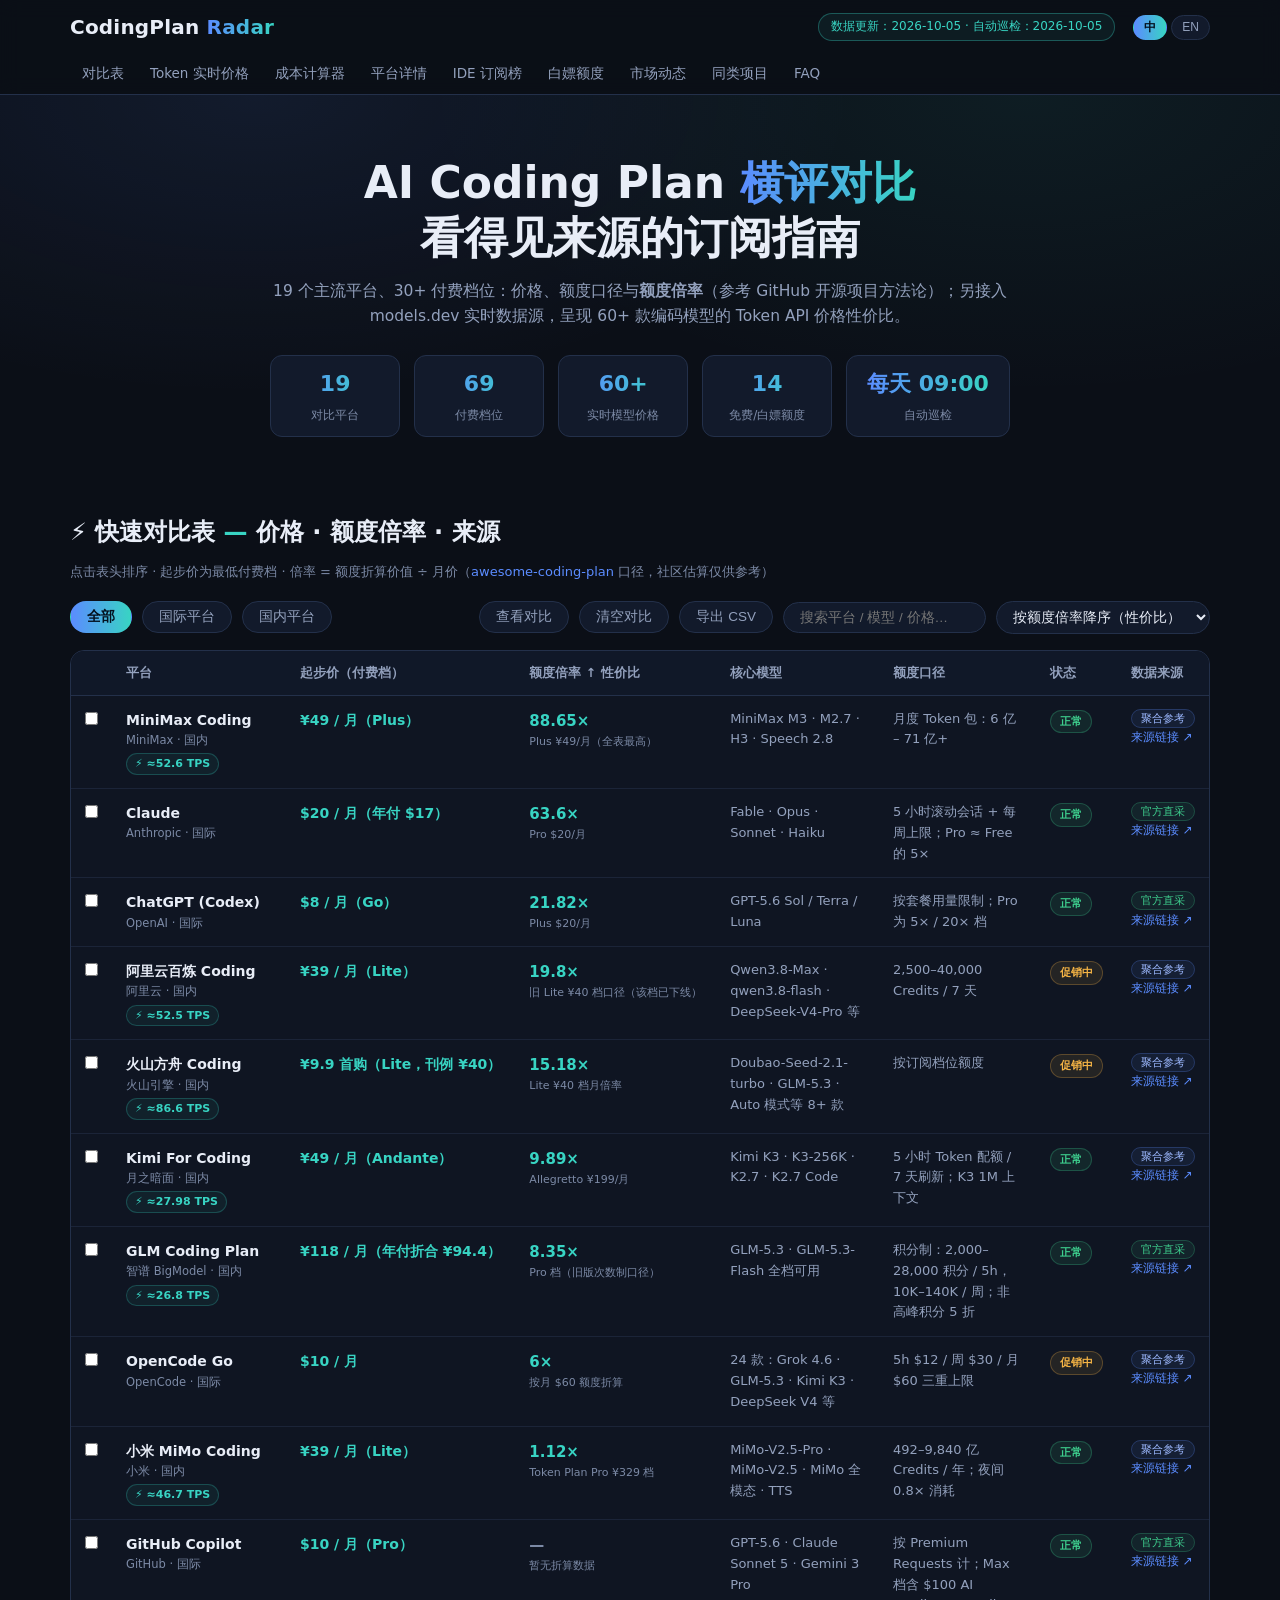
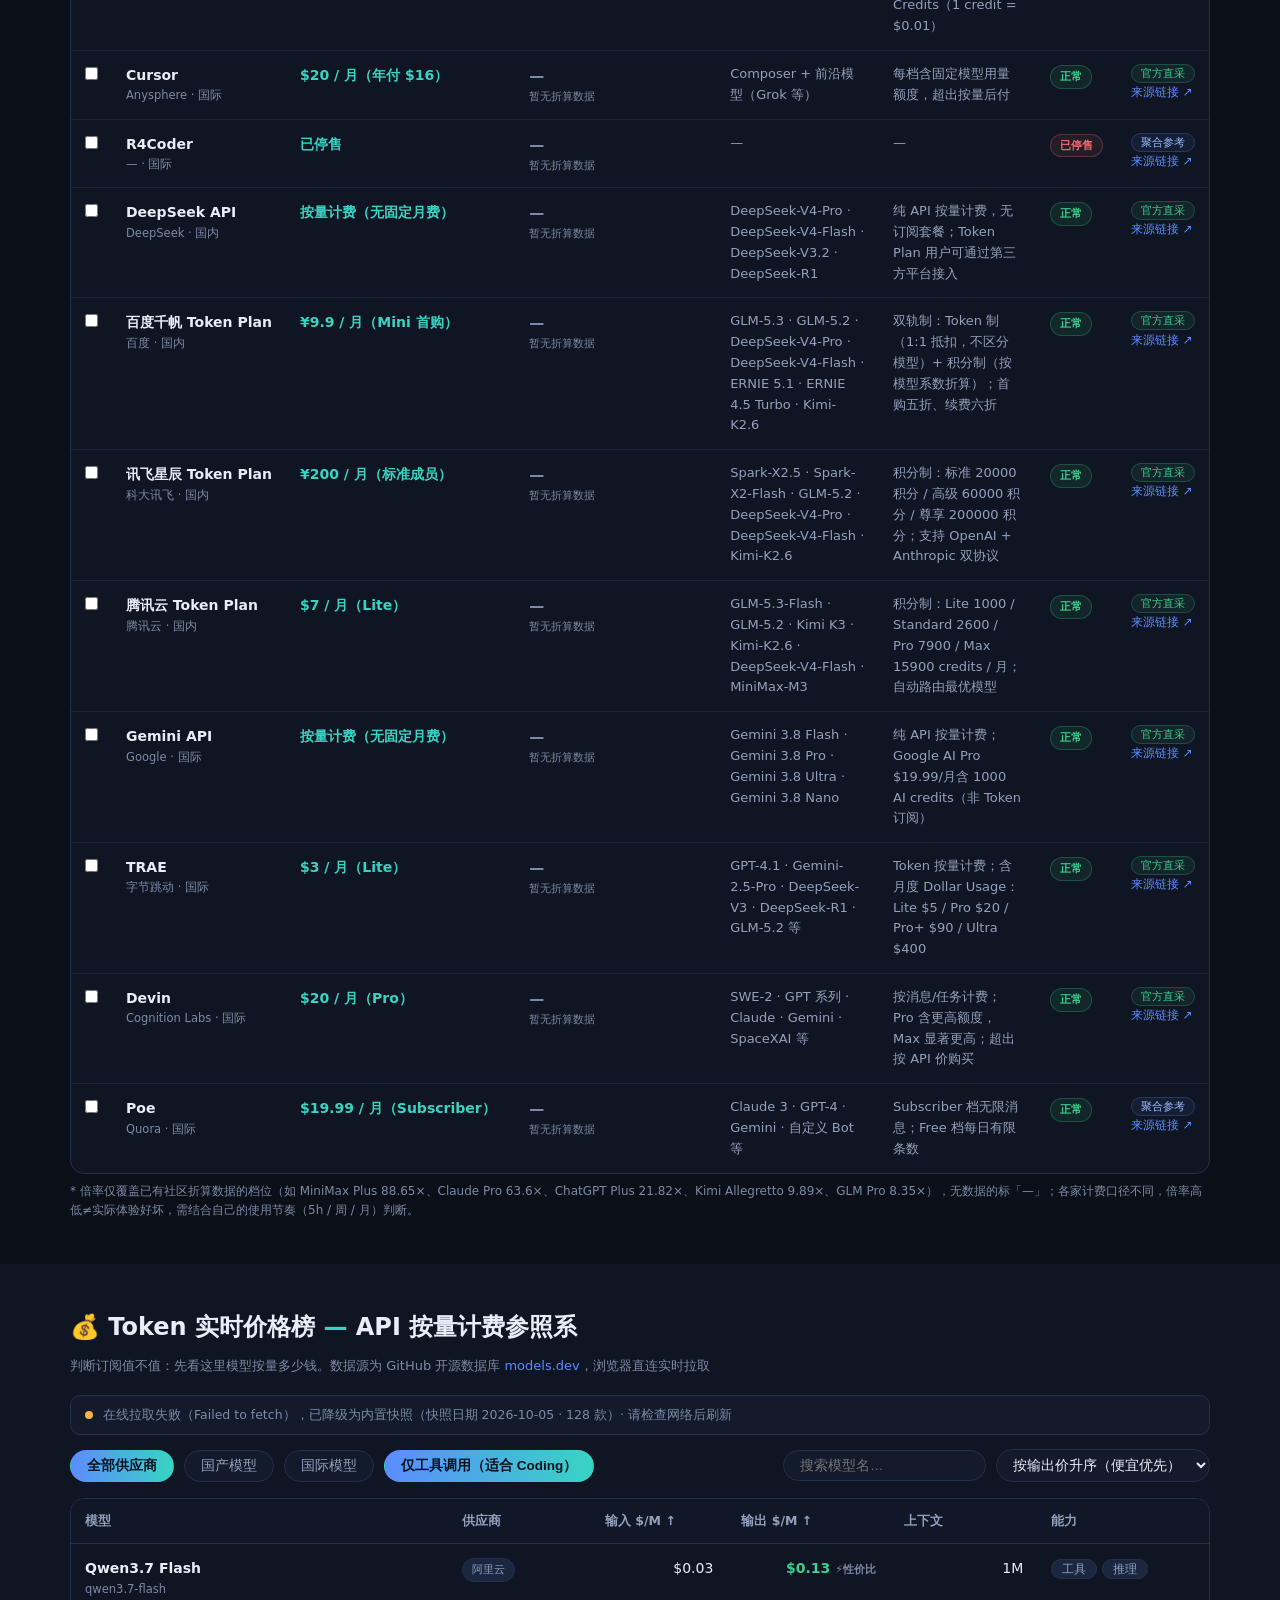
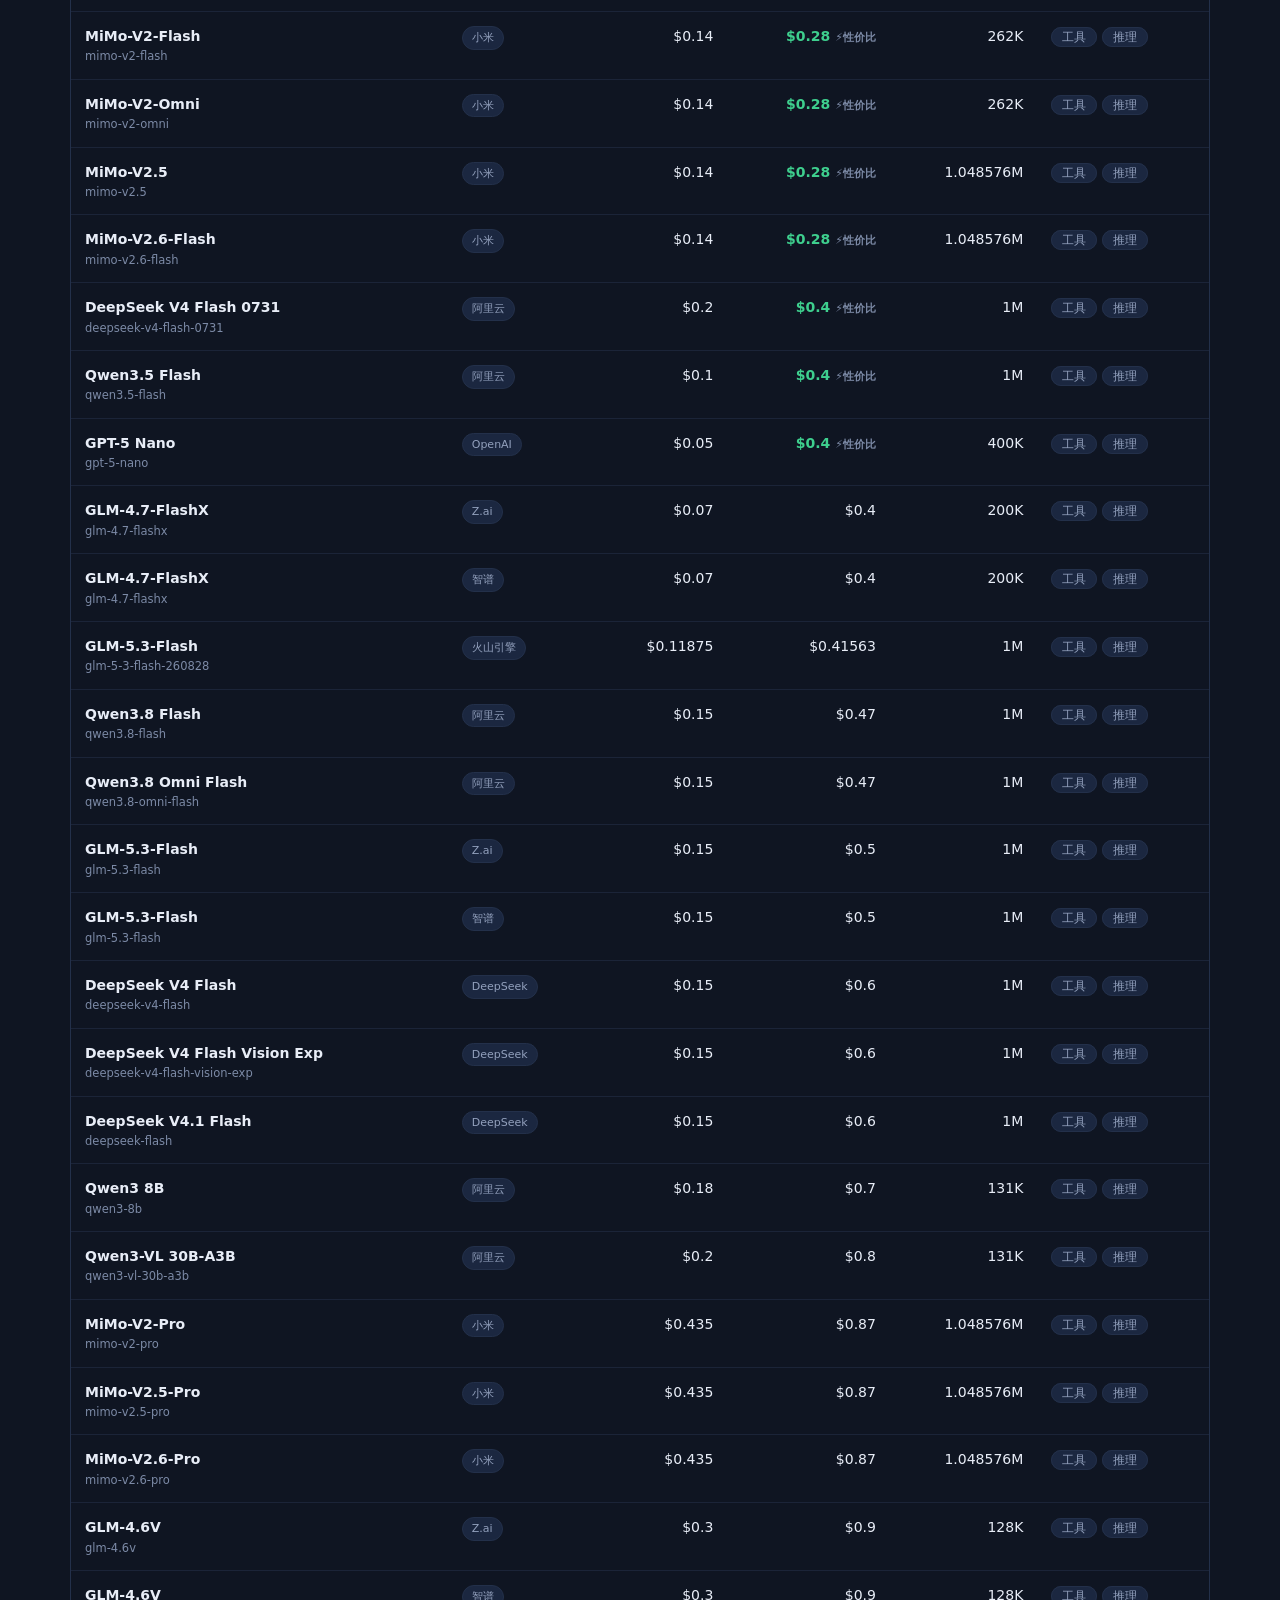
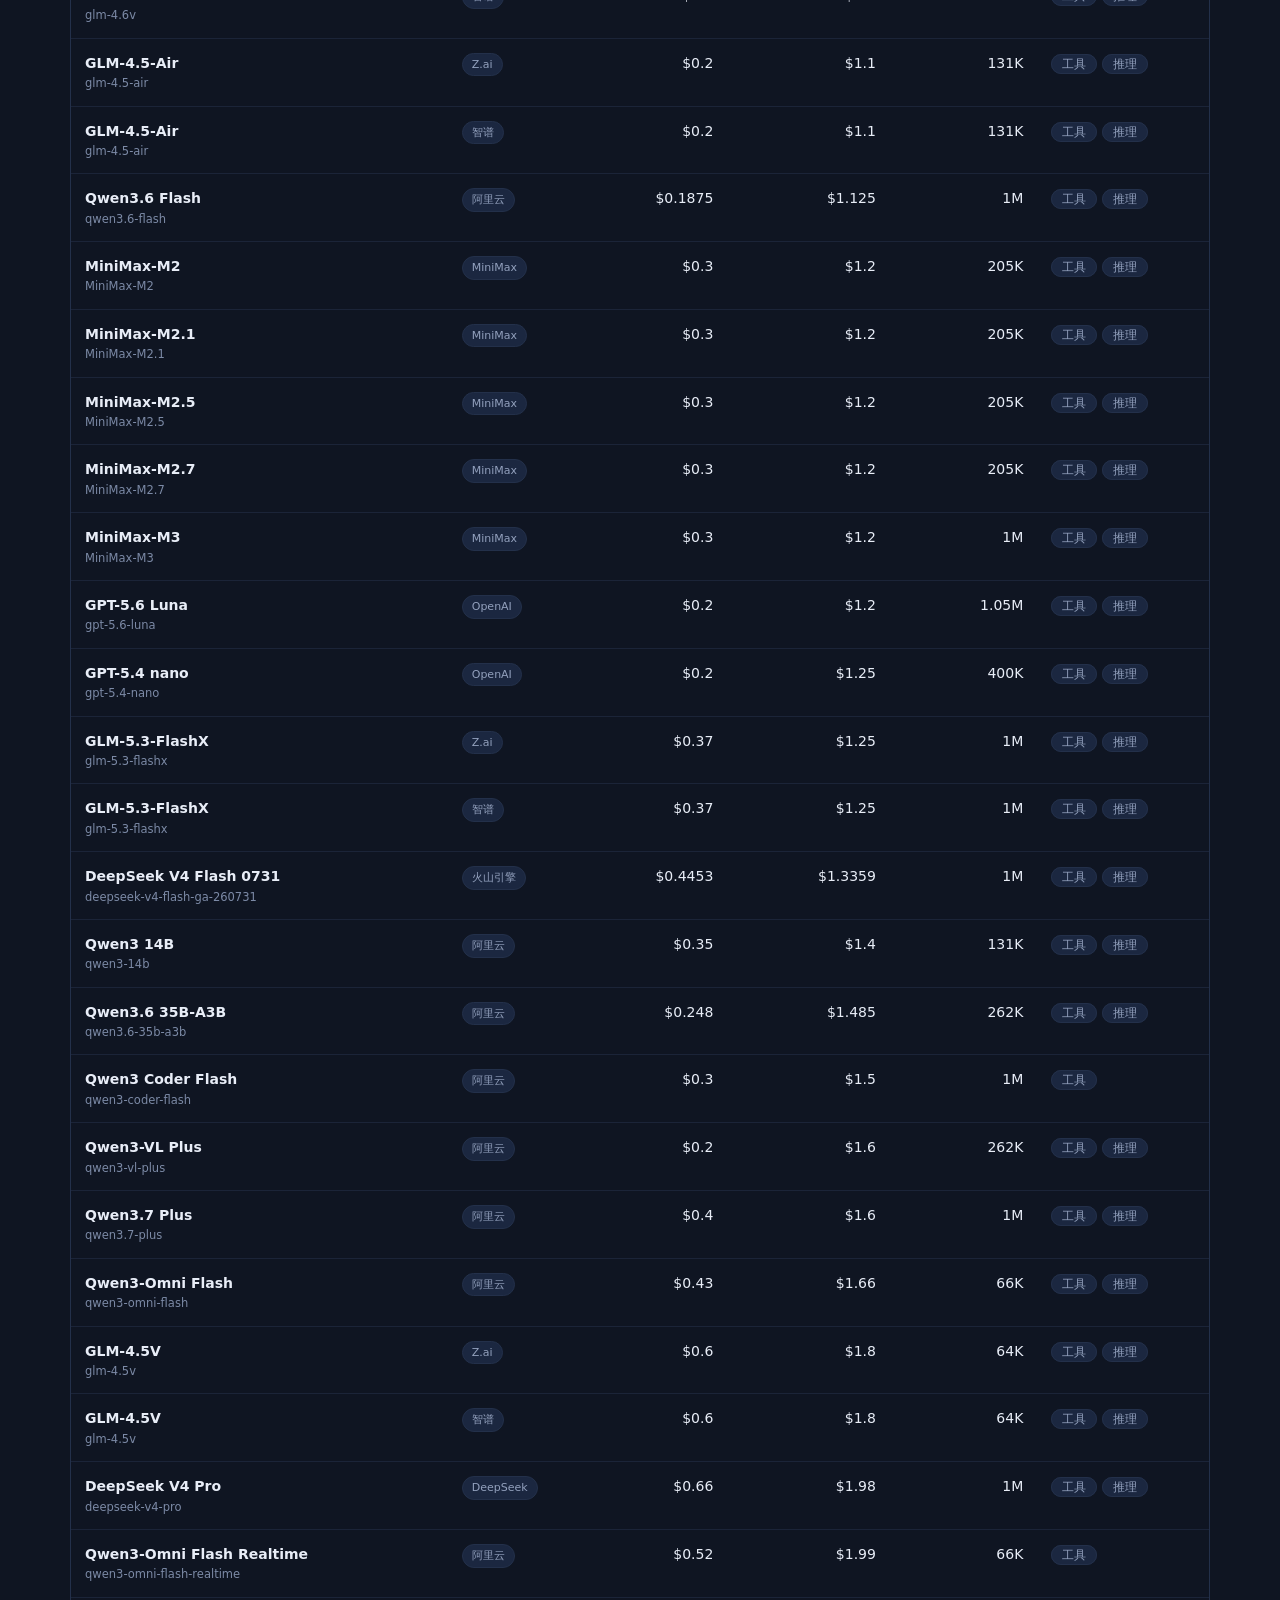
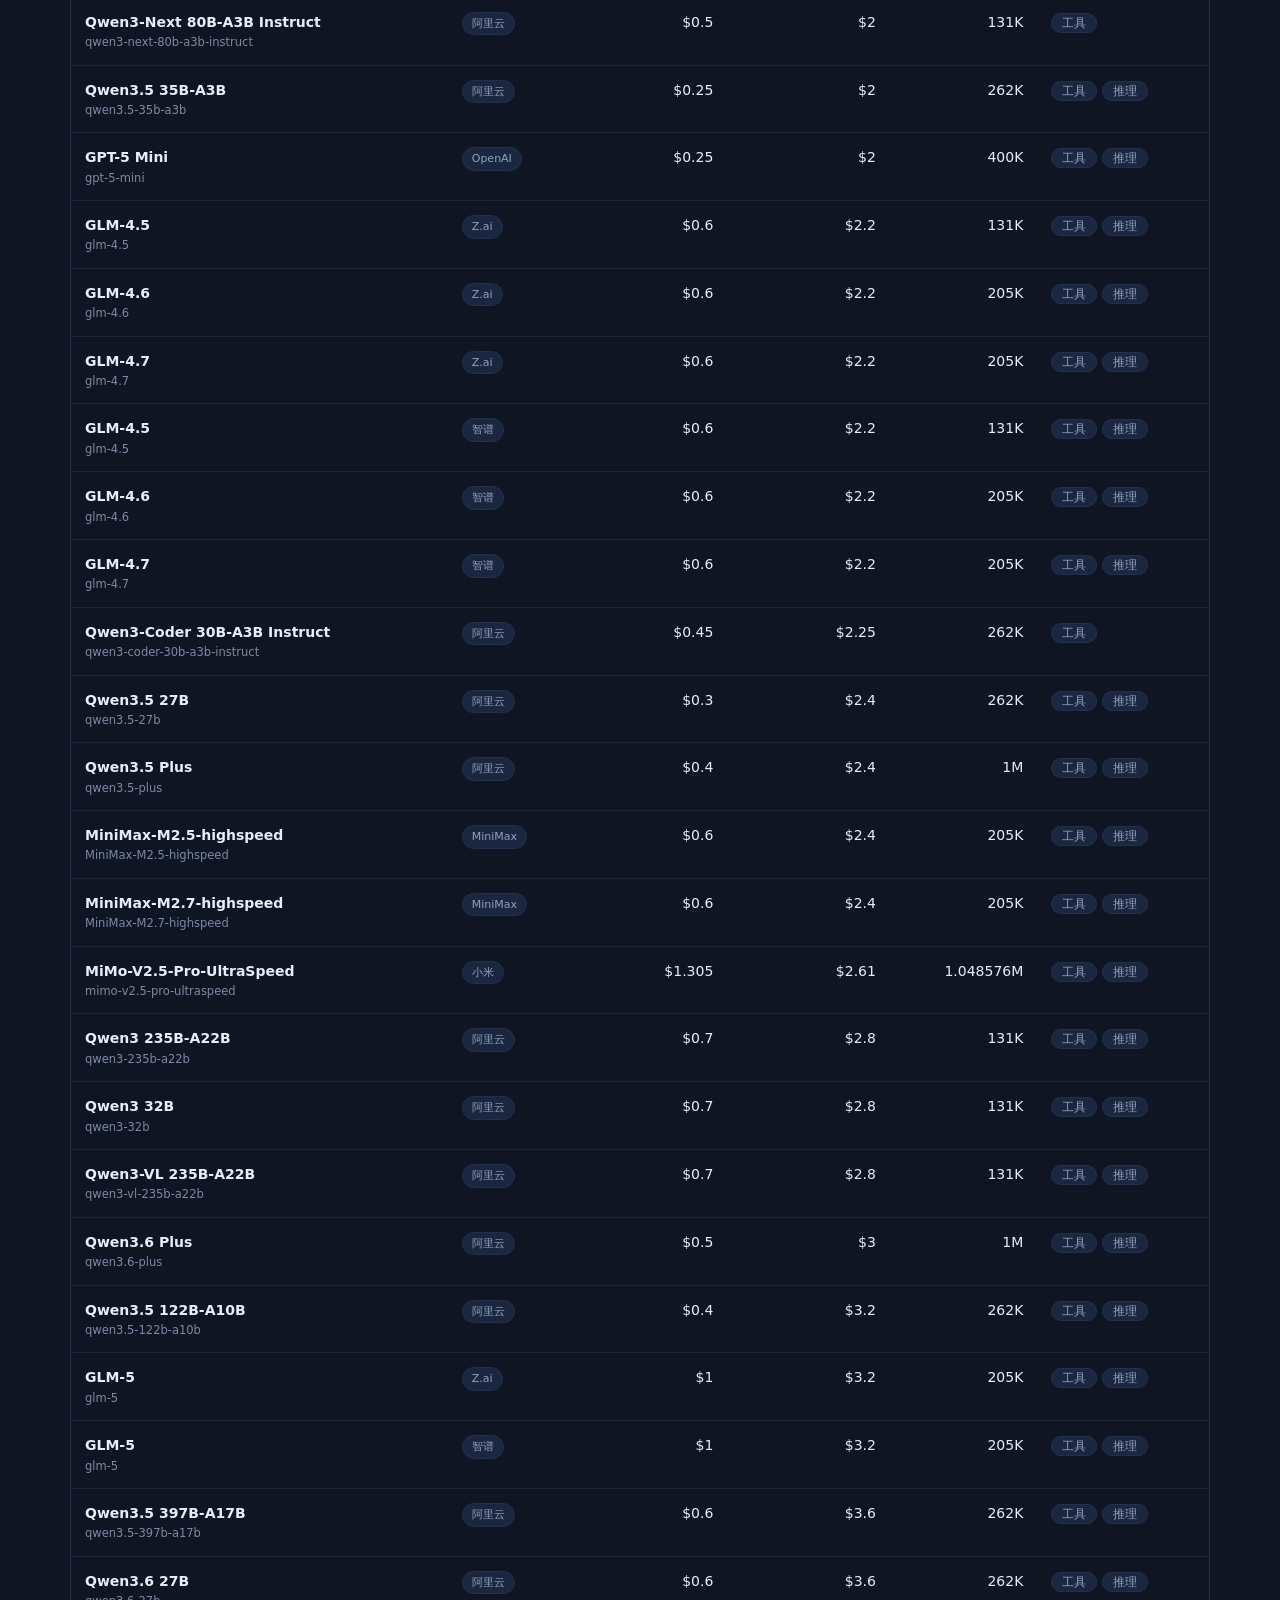
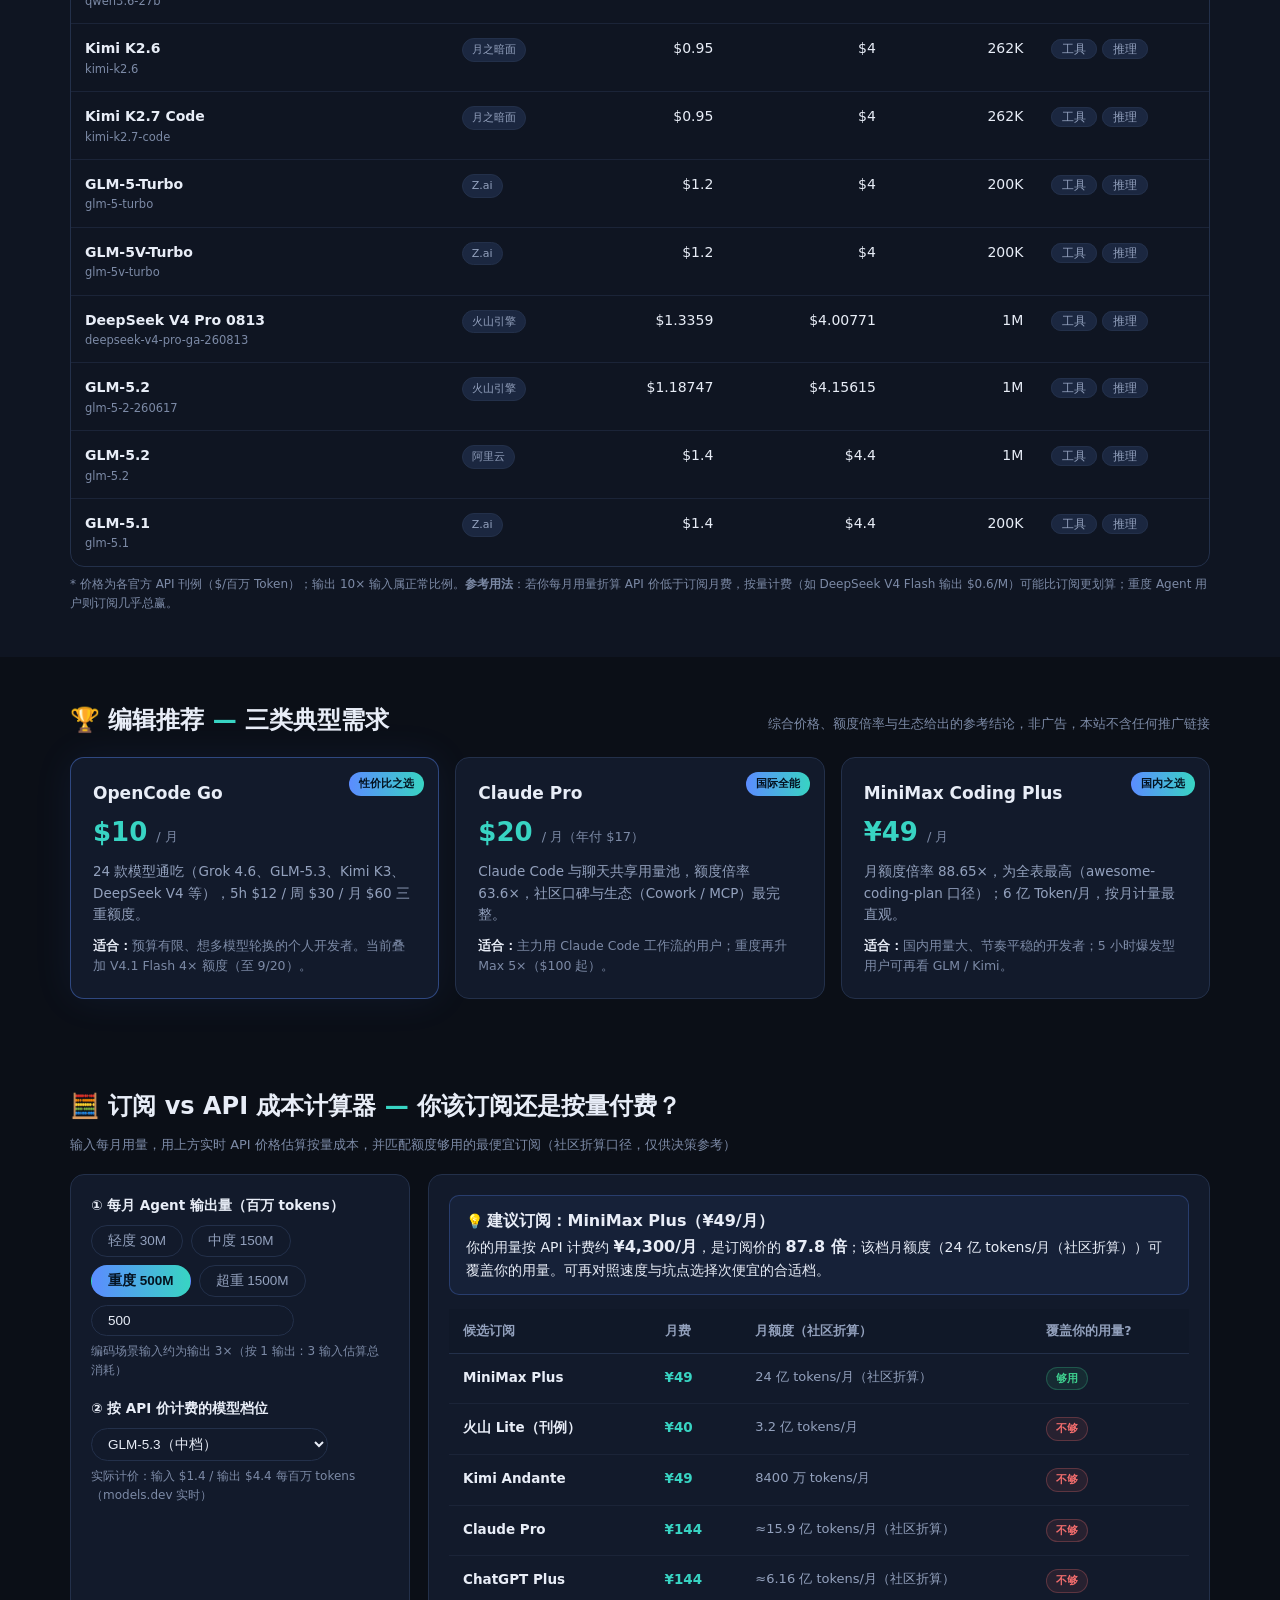
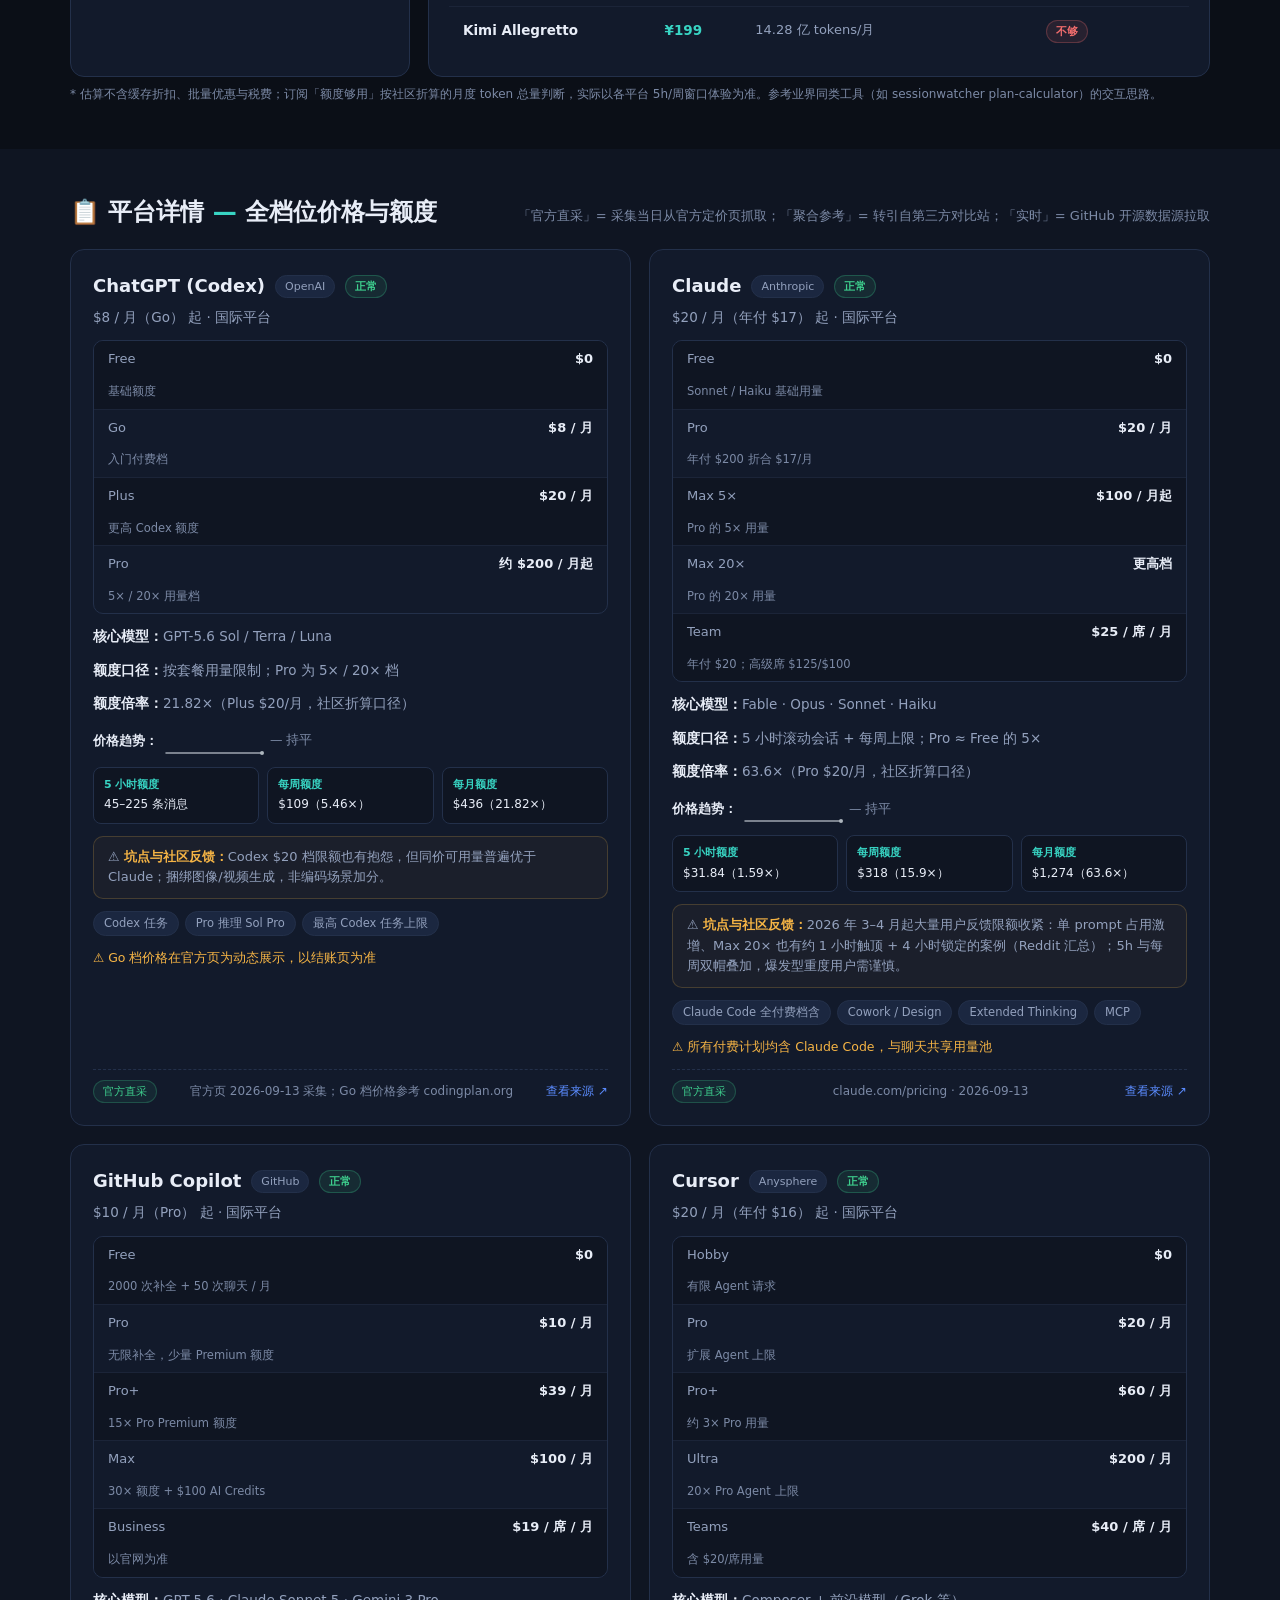
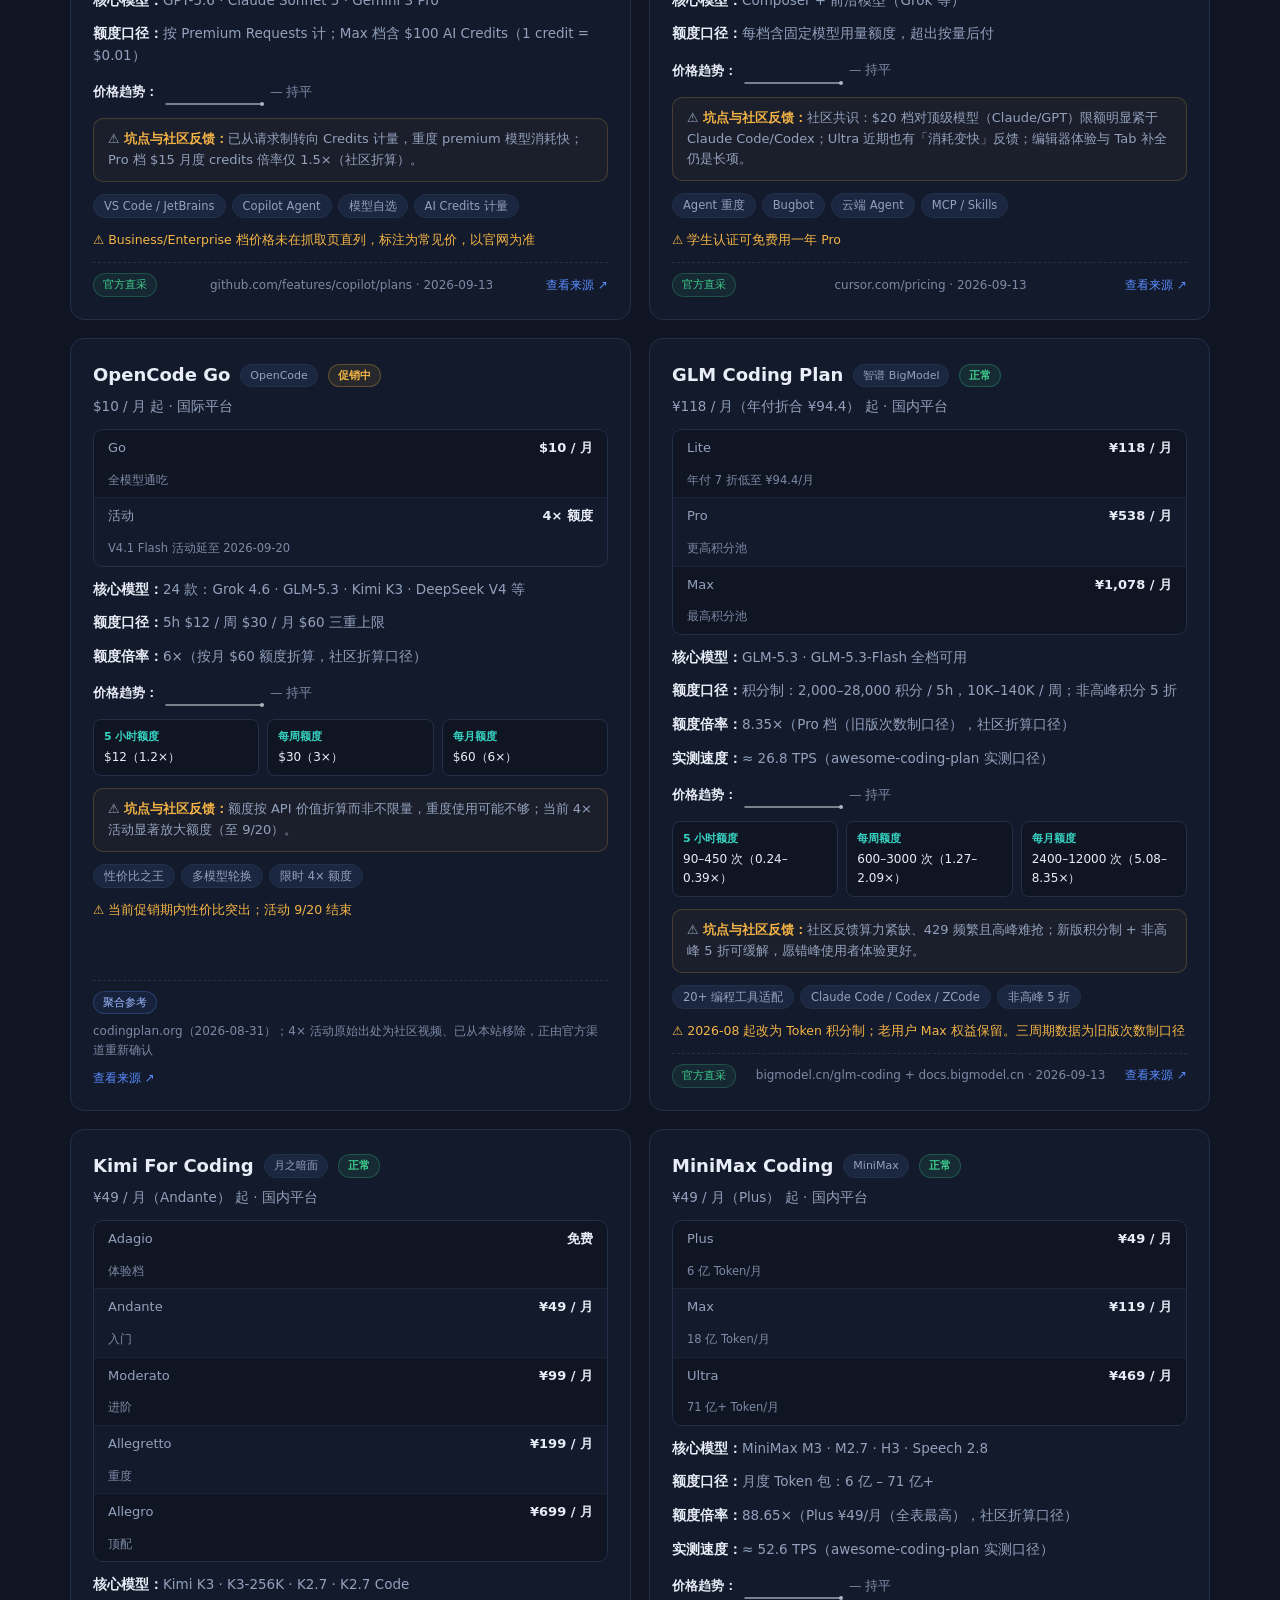
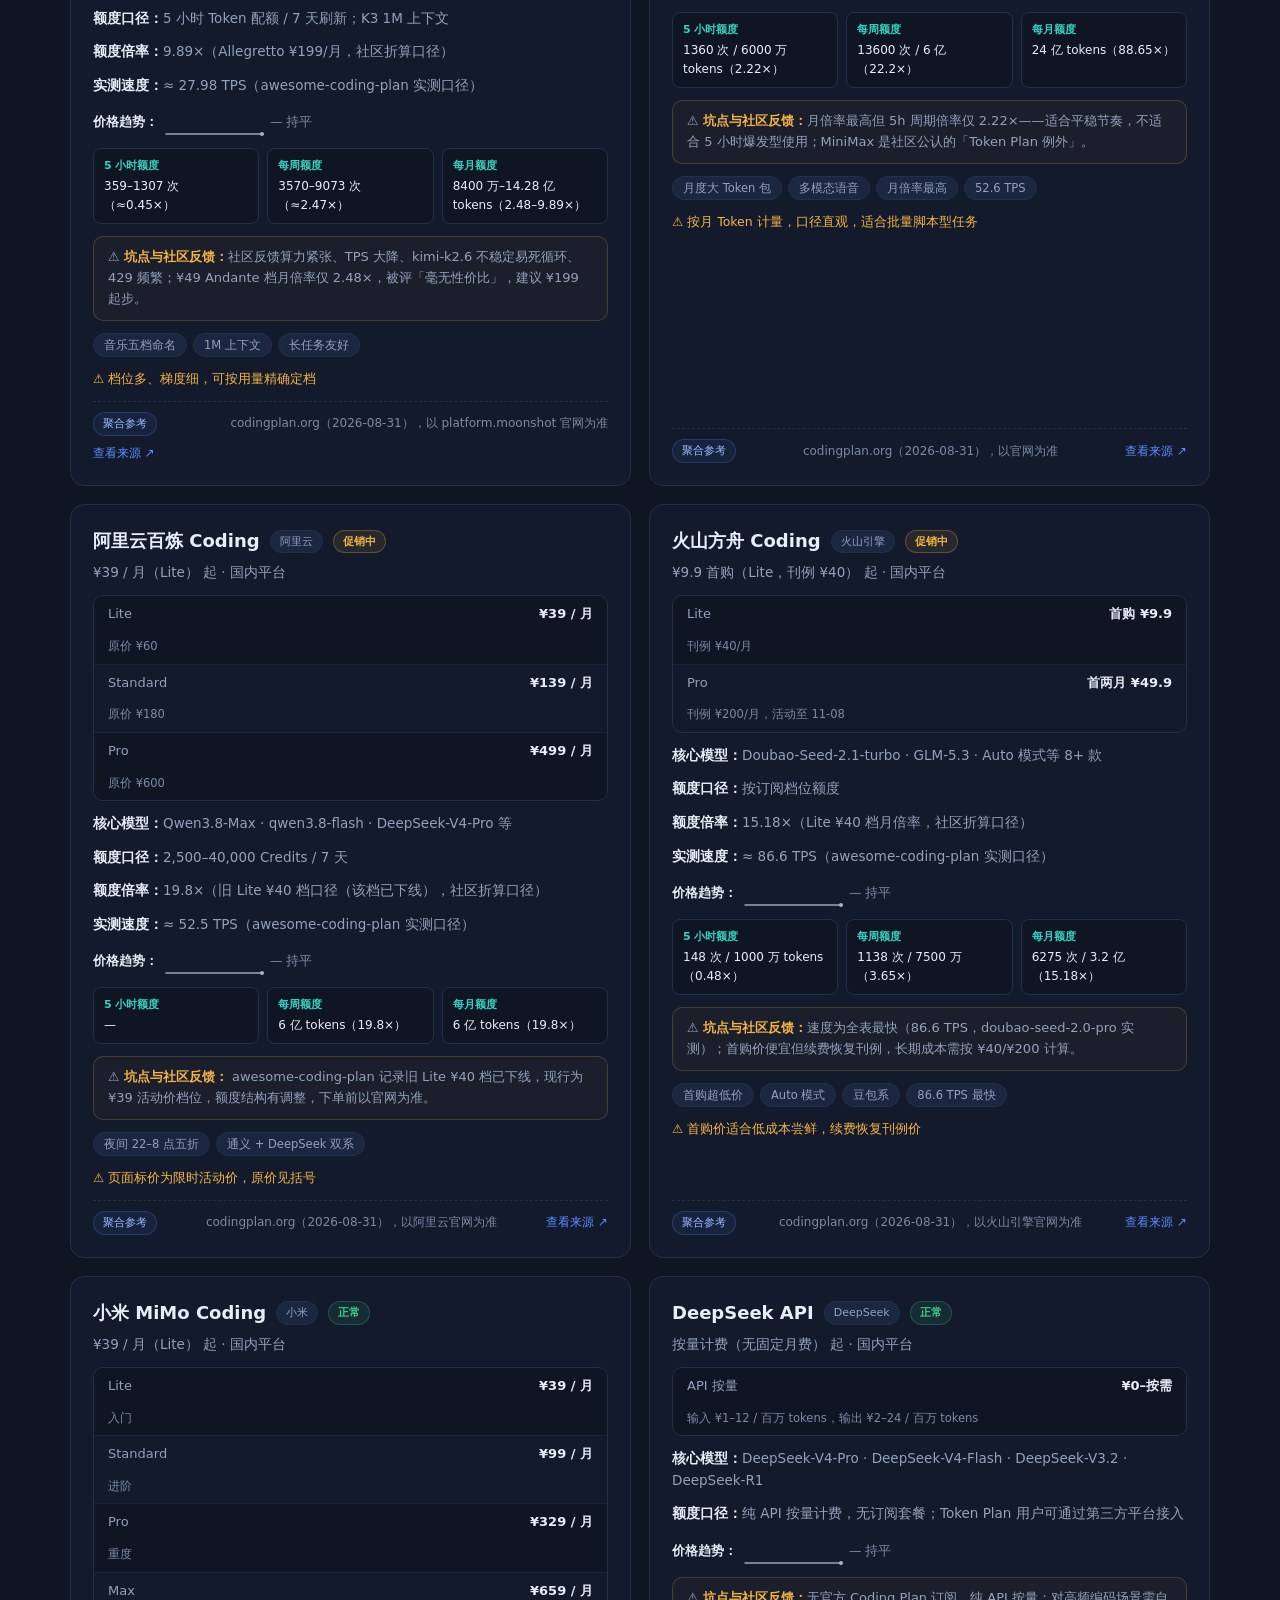
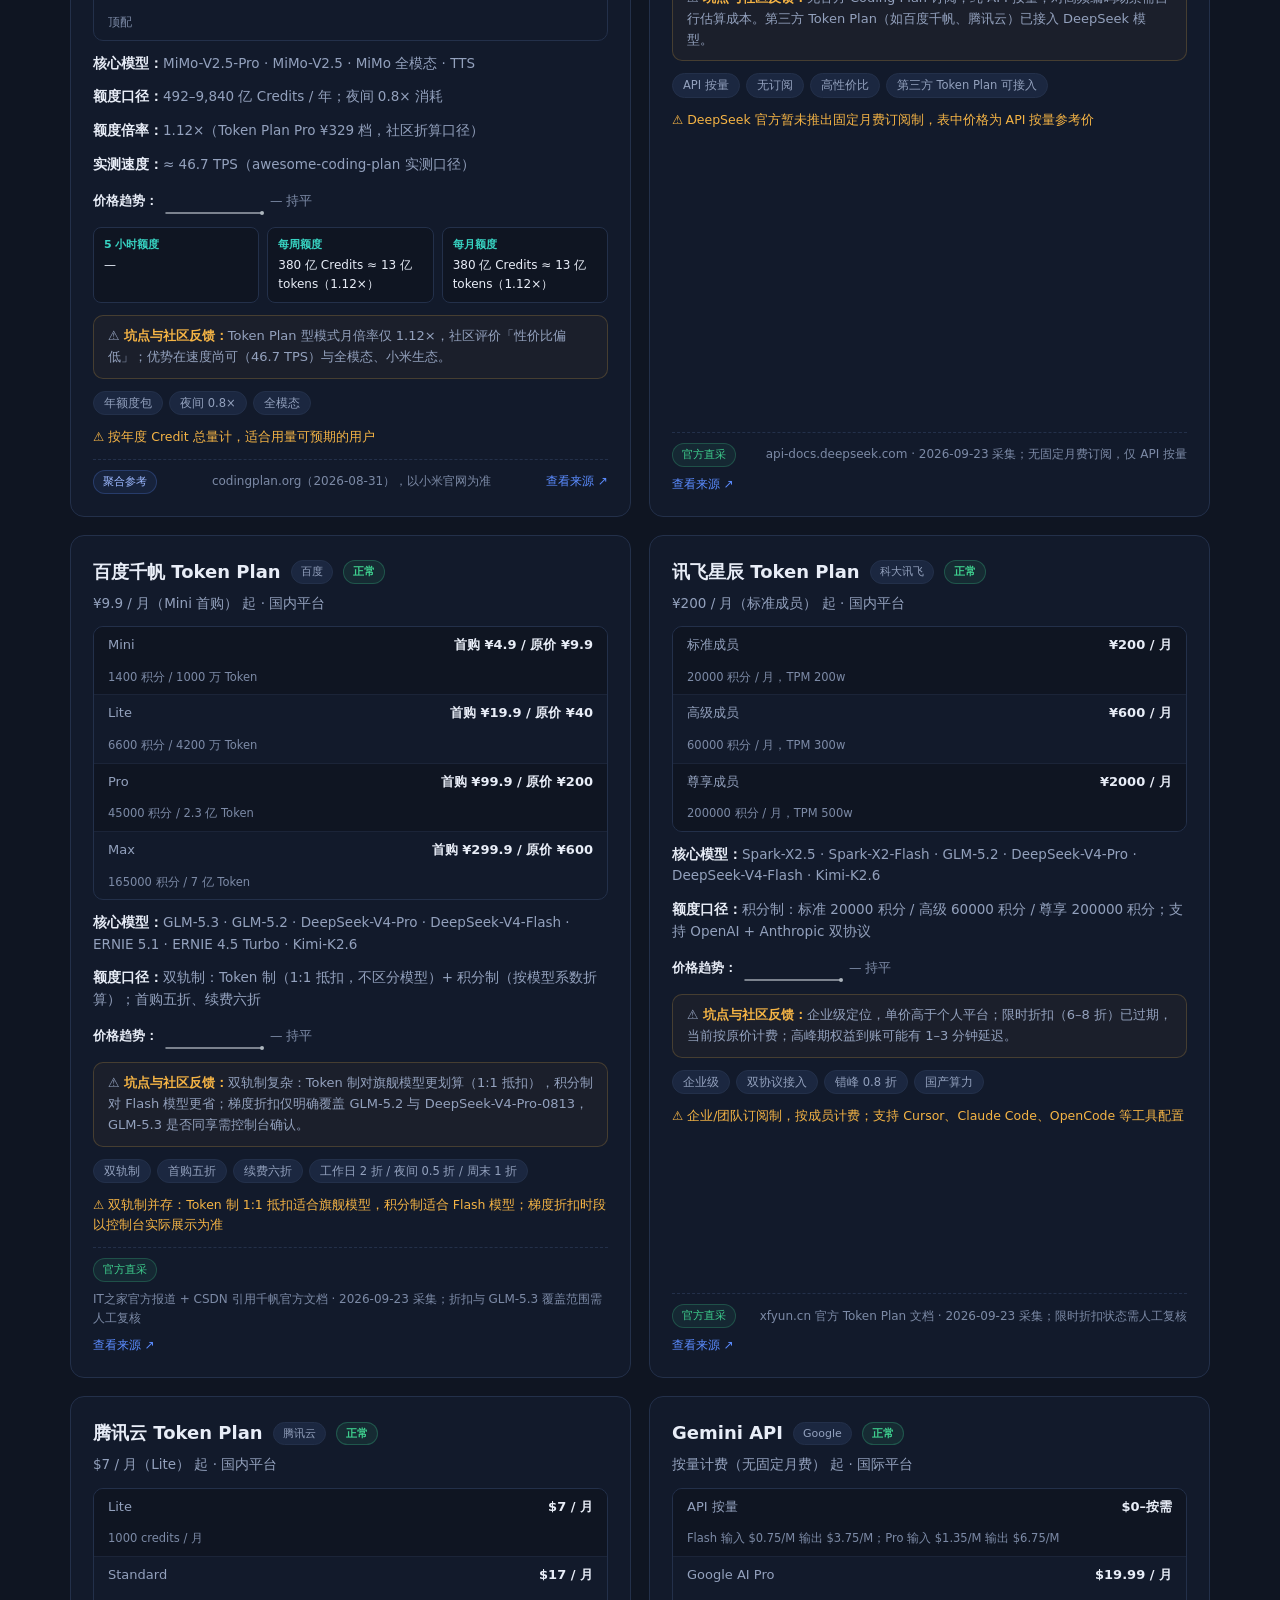
==== index.html @ acf9d3d6 "feat(v7.0): 安全边界、数据写入可靠性与巡检可见性 安全加固： - Token 榜 XSS：renderTokens() 把 models.dev 返回的模型名/ID/厂商直接插入   in" ====
<!DOCTYPE html>
<html lang="zh-CN" dir="ltr">
<!--
  CodingPlan Radar — AI 编程订阅计划对比（纯静态，零依赖）
  页面区块自上而下：header 导航 → hero 统计
  → #compare 对比表 → #tokens Token 实时价格榜 → #calc 成本计算器 → #picks 编辑推荐
  → #detail 平台详情卡片 → #ide IDE 订阅榜 → #freebies 白嫖/免费额度
  → #dynamics 市场动态+线索队列+源健康+变更记录 → #repos 同类 GitHub 项目 → #faq → #policy → footer
  （注：官方页变动告警 alerts.json 仍由每日巡检生成并用于开 issue，只是不再在首页展示横幅）
  数据文件：data/plans.json（人工维护的价格与档位）、data/snapshot.json（Actions 每日生成的兜底快照）、
             data/calc-plans.json、data/calc-models.json、data/ide-plans.json、data/changelog.json、data/repos.json
  运行时数据：data/promos.json（人工确认的促销停售）、data/freebies.json（白嫖/免费额度）、
             data/signals.json（机器发现的线索）、data/sourcehealth.json（每源抓取成败）、
             data/alerts.json（官方页变动待核实）、data/meta.json（巡检日期）
-->
<head>
<meta charset="UTF-8">
<meta name="viewport" content="width=device-width, initial-scale=1.0">
<title>CodingPlan Radar — AI 编程订阅计划对比（官方数据 + GitHub 实时源）</title>
<meta name="description" content="AI Coding Plan 对比：ChatGPT / Claude / Copilot / Cursor / GLM / Kimi / MiniMax 等多个主流平台的价格、额度倍率横评；模型 Token API 价格实时榜接入 GitHub 开源数据库 models.dev。">
<link rel="stylesheet" href="css/styles.css">
<style>.skip-link{position:absolute;top:-40px;left:0;background:var(--accent);color:#fff;padding:8px 16px;z-index:100;font-size:14px;border-radius:0 0 8px 0;transition:top .2s}.skip-link:focus{top:0}.lang-switch{display:flex;gap:4px;margin-left:8px}.lang-btn{padding:3px 10px;border-radius:99px;border:1px solid var(--border);background:var(--card);color:var(--muted);font-size:12px;cursor:pointer}.lang-btn.on{background:var(--grad);color:#04121f;font-weight:700;border-color:transparent}.sr-only{position:absolute;width:1px;height:1px;padding:0;margin:-1px;overflow:hidden;clip:rect(0,0,0,0);white-space:nowrap;border:0}.compare-table{overflow-x:auto;border:1px solid var(--border);border-radius:var(--radius);background:var(--bg2)}.compare-table table{min-width:auto}.compare-table th{background:#101828;padding:10px 14px;font-size:13px;color:var(--text);border-bottom:1px solid var(--border)}.compare-table td{padding:10px 14px;border-bottom:1px solid #1b2438;font-size:13px}</style>
</head>
<body>
<a href="#compare" class="skip-link">Skip to content</a>

<header>
  <div class="wrap nav-top">
    <div class="logo">CodingPlan <span>Radar</span></div>
    <div class="nav-right">
      <div class="updated-pill">数据更新：<span id="data-date">—</span> · <span id="auto-pill">自动巡检：…</span></div>
      <div class="lang-switch"><button class="lang-btn on" data-lang="zh" aria-label="切换中文">中</button><button class="lang-btn" data-lang="en" aria-label="Switch to English">EN</button></div>
    </div>
  </div>
  <nav class="nav-links wrap">
    <a href="#compare">对比表</a>
    <a href="#tokens">Token 实时价格</a>
    <a href="#calc">成本计算器</a>
    <a href="#detail">平台详情</a>
    <a href="#ide">IDE 订阅榜</a>
    <a href="#freebies">白嫖额度</a>
    <a href="#dynamics">市场动态</a>
    <a href="#repos">同类项目</a>
    <a href="#faq">FAQ</a>
  </nav>
</header>

<div class="hero">
  <div class="wrap">
    <h1 id="hero-title">AI Coding Plan <em>横评对比</em><br>看得见来源的订阅指南</h1>
    <p id="hero-desc"><span id="st-plat-desc">11</span> 个主流平台、30+ 付费档位：价格、额度口径与<b>额度倍率</b>（参考 GitHub 开源项目方法论）；另接入 models.dev 实时数据源，呈现 60+ 款编码模型的 Token API 价格性价比。</p>
    <div class="stats">
      <div class="stat"><b id="st-plat">11</b><small>对比平台</small></div>
      <div class="stat"><b id="st-tier">33</b><small>付费档位</small></div>
      <div class="stat"><b id="st-models">60+</b><small>实时模型价格</small></div>
      <div class="stat"><b id="st-free">15</b><small>免费/白嫖额度</small></div>
      <div class="stat"><b>每天 09:00</b><small>自动巡检</small></div>
    </div>
  </div>
</div>

<section id="compare">
  <div class="wrap">
    <div class="sec-head">
      <h2 data-i18n="compareTitle">⚡ 快速对比表 <i>—</i> 价格 · 额度倍率 · 来源</h2>
      <p>点击表头排序 · 起步价为最低付费档 · 倍率 = 额度折算价值 ÷ 月价（<a href="https://github.com/mahonzhan/awesome-coding-plan" target="_blank">awesome-coding-plan</a> 口径，社区估算仅供参考）</p>
    </div>
    <div class="toolbar">
      <button class="chip on" data-filter="all" aria-pressed="true" data-i18n="all">全部</button>
      <button class="chip" data-filter="intl" aria-pressed="false" data-i18n="intl">国际平台</button>
      <button class="chip" data-filter="cn" aria-pressed="false" data-i18n="cn">国内平台</button>
      <div class="grow"></div>
      <button id="compare-btn" class="chip" onclick="renderCompare()" data-i18n="compareView">查看对比</button>
      <button class="chip" onclick="compareSelection=[];syncURLState();renderPlans();renderCompare();" data-i18n="compareClear">清空对比</button>
      <button class="chip" onclick="exportCSV()" data-i18n="exportCSV">导出 CSV</button>
      <input id="search" class="s" type="text" placeholder="搜索平台 / 模型 / 价格…" aria-label="搜索平台" data-i18n-ph="searchPlaceholder">
      <select id="sort" aria-label="排序方式">
        <option value="ratio" data-i18n="ratioSort">按额度倍率降序（性价比）</option>
        <option value="price" data-i18n="priceAsc">按起步价升序</option>
        <option value="price-desc" data-i18n="priceDesc">按起步价降序</option>
        <option value="name" data-i18n="nameSort">按名称 A–Z</option>
      </select>
    </div>
    <div id="compare-view" style="display:none;margin-bottom:16px"></div>
    <div class="table-scroll">
      <table>
        <thead><tr>
          <th style="width:30px"><span class="sr-only">对比</span></th>
          <th data-k="name" data-i18n="platform">平台</th>
          <th data-k="price" data-i18n="startPrice">起步价（付费档）</th>
          <th data-k="ratio" data-i18n="ratio">额度倍率 ↑ 性价比</th>
          <th data-i18n="coreModels">核心模型</th>
          <th data-i18n="quota">额度口径</th>
          <th data-i18n="status">状态</th>
          <th data-i18n="dataSource">数据来源</th>
        </tr></thead>
        <tbody id="tbody"></tbody>
      </table>
    </div>
    <p style="font-size:12px;color:var(--dim);margin-top:8px">* 倍率仅覆盖已有社区折算数据的档位（如 MiniMax Plus 88.65×、Claude Pro 63.6×、ChatGPT Plus 21.82×、Kimi Allegretto 9.89×、GLM Pro 8.35×），无数据的标「—」；各家计费口径不同，倍率高低≠实际体验好坏，需结合自己的使用节奏（5h / 周 / 月）判断。</p>
  </div>
</section>

<section id="tokens" style="background:var(--bg2)">
  <div class="wrap">
    <div class="sec-head">
      <h2 data-i18n="tokenTitle">💰 Token 实时价格榜 <i>—</i> API 按量计费参照系</h2>
      <p>判断订阅值不值：先看这里模型按量多少钱。数据源为 GitHub 开源数据库 <a href="https://github.com/sst/models.dev" target="_blank">models.dev</a>，浏览器直连实时拉取</p>
    </div>
    <div class="statusbar" id="token-status"><span class="dot" id="token-dot"></span><span id="token-msg">正在连接 models.dev …</span></div>
    <div class="toolbar">
      <button class="chip on" data-tfilter="all" aria-pressed="true" data-i18n="allVendors">全部供应商</button>
      <button class="chip" data-tfilter="cn" aria-pressed="false" data-i18n="cnModels">国产模型</button>
      <button class="chip" data-tfilter="intl" aria-pressed="false" data-i18n="intlModels">国际模型</button>
      <button class="chip on" data-ttool="1" aria-pressed="true" data-i18n="toolOnly">仅工具调用（适合 Coding）</button>
      <div class="grow"></div>
      <input id="tsearch" class="s" type="text" placeholder="搜索模型名…" aria-label="搜索模型" data-i18n-ph="modelSearch">
      <select id="tsort" aria-label="Token价格排序">
        <option value="out" data-i18n="outAsc">按输出价升序（便宜优先）</option>
        <option value="out-desc" data-i18n="outDesc">按输出价降序</option>
        <option value="in" data-i18n="inAsc">按输入价升序</option>
      </select>
    </div>
    <div class="table-scroll">
      <table style="min-width:820px">
        <thead><tr>
          <th data-i18n="model">模型</th><th data-i18n="vendor">供应商</th>
          <th data-tk="in" data-i18n="inPrice">输入 $/M ↑</th>
          <th data-tk="out" data-i18n="outPrice">输出 $/M ↑</th>
          <th data-i18n="context">上下文</th><th data-i18n="ability">能力</th>
        </tr></thead>
        <tbody id="ttbody"><tr><td colspan="6" style="color:var(--dim)">加载中…</td></tr></tbody>
      </table>
    </div>
    <p style="font-size:12px;color:var(--dim);margin-top:8px">* 价格为各官方 API 刊例（$/百万 Token）；输出 10× 输入属正常比例。<b>参考用法</b>：若你每月用量折算 API 价低于订阅月费，按量计费（如 DeepSeek V4 Flash 输出 $0.6/M）可能比订阅更划算；重度 Agent 用户则订阅几乎总赢。</p>
  </div>
</section>

<section id="picks">
  <div class="wrap">
    <div class="sec-head">
      <h2>🏆 编辑推荐 <i>—</i> 三类典型需求</h2>
      <p>综合价格、额度倍率与生态给出的参考结论，非广告，本站不含任何推广链接</p>
    </div>
    <div class="picks">
      <div class="pick star">
        <span class="tag">性价比之选</span>
        <h3>OpenCode Go</h3>
        <div class="pr">$10 <small>/ 月</small></div>
        <p>24 款模型通吃（Grok 4.6、GLM-5.3、Kimi K3、DeepSeek V4 等），5h $12 / 周 $30 / 月 $60 三重额度。</p>
        <div class="why"><b>适合：</b>预算有限、想多模型轮换的个人开发者。当前叠加 V4.1 Flash 4× 额度（至 9/20）。</div>
      </div>
      <div class="pick">
        <span class="tag">国际全能</span>
        <h3>Claude Pro</h3>
        <div class="pr">$20 <small>/ 月（年付 $17）</small></div>
        <p>Claude Code 与聊天共享用量池，额度倍率 63.6×，社区口碑与生态（Cowork / MCP）最完整。</p>
        <div class="why"><b>适合：</b>主力用 Claude Code 工作流的用户；重度再升 Max 5×（$100 起）。</div>
      </div>
      <div class="pick">
        <span class="tag">国内之选</span>
        <h3>MiniMax Coding Plus</h3>
        <div class="pr">¥49 <small>/ 月</small></div>
        <p>月额度倍率 88.65×，为全表最高（awesome-coding-plan 口径）；6 亿 Token/月，按月计量最直观。</p>
        <div class="why"><b>适合：</b>国内用量大、节奏平稳的开发者；5 小时爆发型用户可再看 GLM / Kimi。</div>
      </div>
    </div>
  </div>
</section>

<section id="calc">
  <div class="wrap">
    <div class="sec-head">
      <h2 data-i18n="calcTitle">🧮 订阅 vs API 成本计算器 <i>—</i> 你该订阅还是按量付费？</h2>
      <p>输入每月用量，用上方实时 API 价格估算按量成本，并匹配额度够用的最便宜订阅（社区折算口径，仅供决策参考）</p>
    </div>
    <div class="calc">
      <div class="calc-in">
        <div class="cfield">
          <label data-i18n="monthlyOutput">① 每月 Agent 输出量（百万 tokens）</label>
          <div class="presets">
            <button class="chip" data-tok="30"><span data-i18n="light">轻度</span> 30M</button>
            <button class="chip" data-tok="150"><span data-i18n="medium">中度</span> 150M</button>
            <button class="chip on" data-tok="500"><span data-i18n="heavy">重度</span> 500M</button>
            <button class="chip" data-tok="1500"><span data-i18n="ultra">超重</span> 1500M</button>
          </div>
          <input id="tok" class="s" type="number" min="1" value="500" style="margin-top:8px;max-width:220px">
          <small class="hint" data-i18n="hintRatio">编码场景输入约为输出 3×（按 1 输出 : 3 输入估算总消耗）</small>
        </div>
        <div class="cfield">
          <label data-i18n="modelTier">② 按 API 价计费的模型档位</label>
          <select id="calcmodel">
            <option value="0">DeepSeek V4 Flash（经济档）</option>
            <option value="1" selected>GLM-5.3（中档）</option>
            <option value="2">Claude Sonnet 5（高档）</option>
          </select>
          <small class="hint" id="calcprice"></small>
        </div>
      </div>
      <div class="calc-out" id="calc-out"></div>
    </div>
    <p style="font-size:12px;color:var(--dim);margin-top:8px">* 估算不含缓存折扣、批量优惠与税费；订阅「额度够用」按社区折算的月度 token 总量判断，实际以各平台 5h/周窗口体验为准。参考业界同类工具（如 sessionwatcher plan-calculator）的交互思路。</p>
  </div>
</section>

<section id="detail" style="background:var(--bg2)">
  <div class="wrap">
    <div class="sec-head">
      <h2 data-i18n="detailTitle">📋 平台详情 <i>—</i> 全档位价格与额度</h2>
      <p>「官方直采」= 采集当日从官方定价页抓取；「聚合参考」= 转引自第三方对比站；「实时」= GitHub 开源数据源拉取</p>
    </div>
    <div class="cards" id="cards"></div>
  </div>
</section>

<section id="ide">
  <div class="wrap">
    <div class="sec-head">
      <h2 data-i18n="ideTitle">🖥️ IDE / 编辑器订阅扩展榜 <i>—</i> $10–20 档横评</h2>
      <p>来源：awesome-coding-plan IDE Plan 表（2026-09-13 检索）；倍率为社区折算口径</p>
    </div>
    <div class="table-scroll">
      <table style="min-width:760px">
        <thead><tr><th>工具</th><th>价格</th><th>额度倍率</th><th>要点</th></tr></thead>
        <tbody id="idetbody"></tbody>
      </table>
    </div>
  </div>
</section>

<section id="freebies" style="background:var(--bg2)">
  <div class="wrap">
    <div class="sec-head">
      <h2 data-i18n="freebieTitle">🎁 白嫖 / 免费额度 <i>—</i> 有公开出处的正规免费额度</h2>
      <p>只收录官方免费档、学生包、免费 API 额度与限时试用；<b>不收录逆向接口、共享账号、API 中转站</b>（原因见页面底部「数据说明」）。额度与规则随时可能调整，领取前请以官方页面为准</p>
    </div>
    <div id="freebies-retired"></div>
    <div class="free-grid" id="freebies-grid"><p style="color:var(--dim)">加载中…</p></div>
    <p style="font-size:12px;color:var(--dim);margin-top:12px">* 「证据」栏标注该条目的核实强度：<b>官方页面 / 官方文档</b> ＝ 本次实测可访问且正文直载；<b>社区转述</b> ＝ 权威度较低，需自行复核。每张卡片右下角的核对状态由<b>每日自动管道</b>刷新：来源页可访问且特征未变 → 正常；来源页抓取失败或特征关键词消失 → 自动挂「待复核」并写入每日巡检 issue。免费模型清单（OpenRouter :free）与模型刊例价同样由每日管道追踪变动。</p>
  </div>
</section>

<section id="dynamics">
  <div class="wrap">
    <div class="sec-head">
      <h2 data-i18n="dynamicsTitle">📡 市场动态 <i>—</i> 促销与停售追踪</h2>
      <p>时间线由两部分组成：<b>人工确认</b>的促销 / 停售记录（到期自动标记「已结束」），以及每日巡检从官方渠道自动发现的最新线索（标注「机器线索 · 待人工确认」，核实后才写入价格表）。来源分级：官方直采（绿）＞ 实时数据源（青）＞ 聚合参考（蓝）＞ 社区情报（黄）</p>
    </div>
    <div class="timeline" id="promo-timeline"><p style="color:var(--dim)">加载中…</p></div>

    <div class="sec-head" style="margin-top:36px"><h2 style="font-size:19px" data-i18n="signalTitle">🔎 自动发现的线索（机器产出，未经人工确认）</h2></div>
    <div class="policy" id="signal-queue"></div>

    <div class="sec-head" style="margin-top:36px"><h2 style="font-size:19px" data-i18n="healthTitle">🩺 信息源健康</h2></div>
    <div id="source-health"></div>

    <div class="sec-head" style="margin-top:36px"><h2 style="font-size:19px" data-i18n="changelogTitle">📝 本站变更记录</h2></div>
    <div id="changelog"></div>
  </div>
</section>

<section id="repos" style="background:var(--bg2)">
  <div class="wrap">
    <div class="sec-head">
      <h2 data-i18n="reposTitle">🔗 同类 GitHub 项目 <i>—</i> 方法论与数据源</h2>
      <p>本站的倍率口径与实时数据均来自以下开源项目，欢迎对照阅读</p>
    </div>
    <div class="repos" id="repos-grid"></div>
  </div>
</section>

<section id="faq">
  <div class="wrap">
    <div class="sec-head"><h2 data-i18n="faqTitle">❓ FAQ 常见问题</h2></div>
    <details open><summary>「额度口径」「额度倍率」分别是什么？</summary>
      <div class="ans">额度口径 = 平台怎么计费：Claude 按「5 小时滚动会话 + 每周上限」、Cursor 按模型用量金额、Copilot 按 Premium Requests / AI Credits、国内多为积分 / Token 配额。额度倍率 = 把额度折算成钱再除以月价（<a href="https://github.com/mahonzhan/awesome-coding-plan" target="_blank">awesome-coding-plan</a> 的方法论），倍率越高名义性价比越高；但 MiniMax 月倍率 88.65× 最高、其 5h 周期倍率却一般——请按自己的使用节奏对号入座。</div>
    </details>
    <details><summary>Token 实时价格榜的数据从哪来？会不会是假的？</summary>
      <div class="ans">浏览器直接从 <a href="https://models.dev/api.json" target="_blank">models.dev/api.json</a> 拉取（GitHub 开源项目 sst/models.dev，社区持续提交、CDN 分发，返回体带 CORS 全开放头）。拉取成功时页面显示绿色圆点和拉取时间；网络失败时自动降级到内置快照（黄色圆点，快照日期 2026-09-13），绝不伪造"实时"假象。</div>
    </details>
    <details><summary>价格会变吗？以哪个页面为准？</summary>
      <div class="ans">会。AI 订阅价格与额度调整非常频繁（如 GLM 2026 年内就经历了次数制 → 积分制整体改版）。本站价格仅供决策参考，<b>付款前请务必以平台官网为准</b>；每个卡片底部附有来源链接与采集日期。</div>
    </details>
    <details><summary>数据多久更新一次？怎么保证真实性？</summary>
      <div class="ans">① <b>每天 09:00</b>（北京时间）GitHub Actions 自动巡检：重生成 models.dev 兜底快照、对官方定价页做内容哈希变动检测、抓取官方 changelog / 状态页与公开社区订阅源、对比价格库与 OpenRouter 免费模型清单；② 官方页或价格库有变动，<b>自动挂「待核实」并开 issue</b>，人工核价后才改表；③ <b>模型 API 价格</b>每次打开页面实时拉取 models.dev（缓存 24 小时）；④ 来源分级：官方直采（绿标）&gt; 实时数据源（青标）&gt; 聚合参考（蓝标）&gt; 社区情报（黄标，仅作线索）。<b>每个源的抓取成败都公开在「市场动态 → 信息源健康」</b>，连续失败会标注为已失效——不做假巡检。</div>
    </details>
    <details><summary>按量计费和订阅到底怎么选？</summary>
      <div class="ans">用上面的 Token 实时价格榜估算：轻度用户（每月折算 API 费 &lt; $10）选按量计费更便宜，如 DeepSeek V4 Flash（输出 $0.6/M）；中重度用户（每天数小时 Agent）订阅几乎必赢——Claude Pro 倍率 63.6× 意味着同等 API 用量要花 $1,272。处于中间地带就选 $10–20 档订阅 + 超出按量的混合模式（Cursor / Copilot 均支持）。</div>
    </details>
    <details><summary>本站有推广链接吗？</summary>
      <div class="ans">没有。站内所有外链均为官方页面、官方文档或开源项目（GitHub 等），不含任何 referral / 返佣参数，推荐结论不受商业利益影响。</div>
    </details>
  </div>
</section>

<section id="policy" style="background:var(--bg2)">
  <div class="wrap">
    <div class="sec-head"><h2 data-i18n="policyTitle">🛡️ 数据说明与更新机制</h2></div>
    <div class="policy">
      <div class="pol"><div class="ico">🔎</div><h4>来源分级</h4>
        <ul>
          <li><b style="color:var(--ok)">官方直采</b>：claude.com、docs.github.com、cursor.com、bigmodel.cn、platform.kimi.com 等官方定价页/文档（每日哈希巡检）</li>
          <li><b style="color:var(--accent2)">实时数据源</b>：models.dev API（GitHub: sst/models.dev）、OpenRouter 模型表、litellm 价格表（交叉校验）</li>
          <li><b style="color:#9db9ff">聚合参考</b>：codingplan.org 等第三方对比站，逐条标注</li>
          <li><b style="color:var(--warn)">社区情报</b>：Hacker News / 少数派 / IT之家 / 免费 API 汇总仓库提交流等公开信息源，<b>仅作线索</b>，固定黄色标注，不进入价格表</li>
        </ul>
      </div>
      <div class="pol"><div class="ico">🗓️</div><h4>更新频率</h4>
        <ul>
          <li><b>每天 09:00</b>：GitHub Actions 自动巡检——重生成 models.dev 兜底快照、对官方定价页做哈希变动检测、抓取官方 changelog / 状态页 / 社区订阅源、对比价格库与免费模型清单</li>
          <li><b>官方页有变动</b>：自动开 issue 提醒人工核价（列入每日巡检清单），核实后才改表</li>
          <li><b>每次打开</b>：Token 价格榜实时拉取 models.dev（本地缓存 24h）</li>
          <li><b>随时</b>：促销、涨价、停售等重大变动，人工确认后录入「市场动态」</li>
        </ul>
      </div>
      <div class="pol"><div class="ico">🚫</div><h4>不收录的信息源</h4>
        <ul>
          <li><b>逆向 / 公益 / API 中转站</b>（free-one-api、chatanywhere 等）：违反上游 ToS，存在密钥泄露与封号风险，且项目随时消失</li>
          <li><b>共享账号 / 合租</b>：涉及账号安全与平台条款风险</li>
          <li><b>需登录 cookie 抓取的渠道</b>（小红书、即刻、公众号中转）：合规与稳定性均不可接受</li>
          <li><b>对机器人返回验证页的页面</b>：如 OpenAI 定价页实测 403，不假装在监控</li>
        </ul>
      </div>
      <div class="pol"><div class="ico">🩺</div><h4>巡检诚实性</h4>
        <ul>
          <li>每个信息源的抓取成败都记录在 <b>「市场动态 → 信息源健康」</b>，连续 3 天失败会标注为<b>已失效</b></li>
          <li>失败不做静默跳过：早期版本曾因页面改版导致 2 个监控点长期失效而无人知晓，现已修复</li>
          <li><b>抓不到的源就承认抓不到</b>：LINUX DO 与 V2EX 经双环境实测（大陆线路 + GitHub Actions 海外出口）均无法获取——前者 403 Cloudflare、后者空响应，属数据中心 IP 被拦截，自建服务器同样无效，已停用并改为人工巡览</li>
          <li>JS 渲染的空壳页面（Qoder / CodeBuddy / 火山方舟计费页）明确标注为不可自动监控，不做假巡检</li>
          <li><b>变动需二次确认</b>：页面内容变了不算数，要下一次巡检仍是同一个新值才告警（代价是真实变动晚一天），避免动态渲染页面天天误报</li>
          <li><b>不稳定页面自动停用预警</b>：如 cursor.com/pricing 实测两次抓取正文长度都不同（渲染变体跳变），会被标记为「需人工核对」并停止自动告警</li>
        </ul>
      </div>
      <div class="pol"><div class="ico">⚖️</div><h4>免责声明</h4>
        <ul>
          <li>价格与额度可能随时变化，付款前以官网为准</li>
          <li>「额度倍率」为社区估算口径，不代表官方承诺价值</li>
          <li>「编辑推荐」为基于公开数据的主观参考，非广告</li>
          <li>聚合来源数据如与官方冲突，以官方为准并欢迎指正</li>
          <li>免费额度条目仅供参考，领取条件与规则以官方为准</li>
        </ul>
      </div>
    </div>
  </div>
</section>

<footer>
  <div class="wrap">
    <div>CodingPlan Radar · AI 编程订阅计划对比 · 数据更新 <span id="foot-date">—</span></div>
    <div>官方来源：claude.com · docs.github.com · cursor.com · docs.bigmodel.cn · platform.kimi.com · trae.ai · platform.minimaxi.com · help.aliyun.com · cloud.baidu.com　实时源：models.dev / OpenRouter</div>
  </div>
  <div class="wrap disclaimer">本站为静态信息聚合页面，与所列平台无商业关系；所有商标归各自所有者。</div>
</footer>

<script src="js/app.js"></script>
</body>
</html>
---- css/styles.css ----
/* ===== base ===== */
:root{
  --bg:#0b0f17; --bg2:#0f1522; --card:#121a2b;
  --border:#23304a; --text:#e8edf7; --muted:#93a1bd; --dim:#7c8aa6;
  --accent:#5b8cff; --accent2:#38d4c3; --grad:linear-gradient(90deg,#5b8cff,#38d4c3);
  --ok:#3ecf8e; --warn:#f5b445; --bad:#f26d6d; --chip:#1b2740; --radius:14px;
}
*{margin:0;padding:0;box-sizing:border-box}
html{scroll-behavior:smooth}
body{background:var(--bg);color:var(--text);font-family:"Segoe UI","PingFang SC","Microsoft YaHei",system-ui,sans-serif;line-height:1.6}
a{color:var(--accent);text-decoration:none}
a:hover{text-decoration:underline}
.wrap{max-width:1180px;margin:0 auto;padding:0 20px}

/* ===== 无障碍基线（2026-10-05） ===== */
/* 此前全站只有 input.s:focus 一处焦点反馈，键盘 Tab 到 chip / button / select / summary 时
   完全看不到焦点落在哪。用 :focus-visible 而非 :focus，鼠标操作不会留下常驻描边。 */
/* 输入框与 select 原本写了 outline:none，需要显式提高优先级才能拿到焦点环 */
:focus-visible,input.s:focus-visible,select:focus-visible{outline:2px solid var(--accent);outline-offset:2px}
/* details 带 overflow:hidden，FAQ 的 summary 外扩描边会被裁掉，改为内缩 */
summary:focus-visible{outline-offset:-2px}
/* --accent 在本站深色底上对比度 6.06:1，满足 WCAG 1.4.11 非文本对比度 ≥3:1 */
@media(prefers-reduced-motion:reduce){
  html{scroll-behavior:auto}
  .skip-link{transition:none}
}

/* ===== header / hero ===== */
header{position:sticky;top:0;z-index:50;background:#0b0f17ee;backdrop-filter:blur(10px);border-bottom:1px solid var(--border)}
.nav-top{display:flex;align-items:center;justify-content:space-between;gap:12px;height:54px}
.nav-right{display:flex;align-items:center;gap:10px;min-width:0}
.logo{font-weight:800;font-size:20px;white-space:nowrap;letter-spacing:.2px}
.logo span{background:var(--grad);-webkit-background-clip:text;background-clip:text;color:transparent}
.updated-pill{font-size:12px;color:var(--accent2);border:1px solid #38d4c355;border-radius:99px;padding:3px 12px;background:#38d4c312;white-space:nowrap}
.nav-links{display:flex;align-items:center;gap:2px;height:40px;white-space:nowrap;overflow-x:auto;scrollbar-width:none;-ms-overflow-style:none}
.nav-links::-webkit-scrollbar{display:none}
.nav-links a{color:var(--muted);font-size:13.5px;padding:4px 12px;border-radius:99px;transition:.15s;flex:0 0 auto}
.nav-links a:hover{color:var(--text);background:var(--chip);text-decoration:none}
@media(max-width:760px){
  .updated-pill{display:none}
  .logo{font-size:18px}
  .nav-links a{padding:4px 9px;font-size:13px}
}
.hero{padding:60px 0 32px;text-align:center;background:radial-gradient(600px 300px at 20% 0%,#5b8cff18,transparent),radial-gradient(600px 300px at 80% 0%,#38d4c312,transparent)}
.hero h1{font-size:clamp(28px,4.6vw,44px);font-weight:800;line-height:1.25}
.hero h1 em{font-style:normal;background:var(--grad);-webkit-background-clip:text;background-clip:text;color:transparent}
.hero p{color:var(--muted);max-width:760px;margin:14px auto 0;font-size:15.5px}
.stats{display:flex;gap:14px;justify-content:center;flex-wrap:wrap;margin-top:26px}
.stat{background:var(--card);border:1px solid var(--border);border-radius:12px;padding:10px 20px;min-width:130px}
.stat b{font-size:22px;display:block;background:var(--grad);-webkit-background-clip:text;background-clip:text;color:transparent}
.stat small{color:var(--dim);font-size:12px}

/* ===== alerts ===== */
.alerts{display:grid;grid-template-columns:1fr 1fr;gap:14px;margin:10px 0 30px}
@media(max-width:760px){.alerts{grid-template-columns:1fr}}
.alert{border-radius:var(--radius);padding:14px 18px;font-size:14px;display:flex;gap:12px;align-items:flex-start;border:1px solid}
.alert.warn{background:#f5b44510;border-color:#f5b44544}
.alert.bad{background:#f26d6d0d;border-color:#f26d6d3d}
.alert .ico{font-size:18px}
.alert small{display:block;color:var(--dim);margin-top:2px}

/* ===== sections / toolbar ===== */
section{padding:44px 0}
.sec-head{display:flex;align-items:baseline;justify-content:space-between;flex-wrap:wrap;gap:10px;margin-bottom:18px}
.sec-head h2{font-size:24px;font-weight:800}
.sec-head p{color:var(--dim);font-size:13px}
.sec-head h2 i{font-style:normal;color:var(--accent2)}
.toolbar{display:flex;gap:10px;flex-wrap:wrap;align-items:center;margin-bottom:16px}
.chip{padding:6px 16px;border-radius:99px;border:1px solid var(--border);background:var(--card);color:var(--muted);font-size:13.5px;cursor:pointer;transition:.15s}
.chip:hover{color:var(--text)}
.chip.on{background:var(--grad);color:#04121f;font-weight:700;border-color:transparent}
.toolbar .grow{flex:1}
input.s{background:var(--card);border:1px solid var(--border);color:var(--text);border-radius:99px;padding:7px 16px;font-size:13.5px;min-width:190px;outline:none}
input.s:focus{border-color:var(--accent)}
select{background:var(--card);border:1px solid var(--border);color:var(--text);border-radius:99px;padding:7px 12px;font-size:13.5px;outline:none;cursor:pointer}

/* ===== tables ===== */
.table-scroll{overflow-x:auto;border:1px solid var(--border);border-radius:var(--radius);background:var(--bg2);-webkit-overflow-scrolling:touch}
table{width:100%;border-collapse:collapse;font-size:14px;min-width:960px}
thead th{position:sticky;top:0;background:#101828;font-size:12.5px;color:var(--muted);text-align:left;padding:12px 14px;border-bottom:1px solid var(--border);white-space:nowrap;user-select:none}
/* 只有真正可排序的表头给手型与 hover —— 此前整行表头（含「核心模型」这类不可排序列）都是手型，误导点击 */
#compare thead th[data-k],#tokens thead th[data-tk]{cursor:pointer}
#compare thead th[data-k]:hover,#tokens thead th[data-tk]:hover{color:var(--text)}
/* 排序方向指示用 ::after 生成内容，不写进 DOM —— 否则会被 applyI18N 连同原始标记一起记进 data-i18n-orig */
thead th[data-sort]::after{content:" ▲";color:var(--accent2);font-size:10px}
thead th[data-sort="desc"]::after{content:" ▼"}
tbody td{padding:13px 14px;border-bottom:1px solid #1b2438;vertical-align:top}
tbody tr:last-child td{border-bottom:none}
tbody tr:hover{background:#16203a66}
.p-name{font-weight:700;white-space:nowrap}
.p-name small{display:block;font-weight:400;color:var(--dim);font-size:11.5px}
.price{font-weight:700;color:var(--accent2);white-space:nowrap}
.models,.quota{color:var(--muted);font-size:13px}
.models{max-width:220px}.quota{max-width:210px}
.ratio{font-weight:800;font-size:15px;color:var(--accent2);white-space:nowrap}
.ratio small{display:block;font-weight:400;color:var(--dim);font-size:11px}
.src{font-size:12px;white-space:nowrap}
.badge{display:inline-block;font-size:11px;font-weight:700;padding:2px 9px;border-radius:99px;white-space:nowrap}
.b-ok{background:#3ecf8e18;color:var(--ok);border:1px solid #3ecf8e44}
.b-warn{background:#f5b44518;color:var(--warn);border:1px solid #f5b44544}
.b-bad{background:#f26d6d18;color:var(--bad);border:1px solid #f26d6d44}
.b-chip{background:var(--chip);color:var(--muted);border:1px solid var(--border);font-weight:500}
.srcbadge{font-size:11px;padding:2px 9px;border-radius:99px}
.src-official{background:#3ecf8e15;color:var(--ok);border:1px solid #3ecf8e3d}
.src-agg{background:#5b8cff15;color:#9db9ff;border:1px solid #5b8cff3d}
.src-live{background:#38d4c315;color:var(--accent2);border:1px solid #38d4c33d}

/* ===== 空状态与轻量动作（2026-10-05） ===== */
/* 对比表搜索无结果时此前直接留空 tbody，用户以为页面坏了 */
.empty-cell{padding:26px 14px;color:var(--dim);font-size:13.5px;text-align:center}
.linklike{border:0;background:none;color:var(--accent);font:inherit;cursor:pointer;text-decoration:underline;padding:0 2px}
.cnote{margin:0 0 10px;padding:8px 12px;border:1px solid #f5b44544;background:#f5b44512;border-radius:10px;color:var(--warn);font-size:13px}

/* ===== picks / cards / repos ===== */
.picks{display:grid;grid-template-columns:repeat(3,1fr);gap:16px}
.cards{display:grid;grid-template-columns:repeat(2,1fr);gap:18px}
.repos{display:grid;grid-template-columns:repeat(2,1fr);gap:16px}
@media(max-width:860px){.picks,.cards,.repos{grid-template-columns:1fr}}
.pick{position:relative;border:1px solid var(--border);border-radius:var(--radius);background:var(--card);padding:22px;overflow:hidden}
.pick.star{border-color:#5b8cff66;box-shadow:0 0 40px #5b8cff14}
.pick .tag{position:absolute;top:14px;right:14px;font-size:11px;font-weight:700;background:var(--grad);color:#04121f;padding:3px 10px;border-radius:99px}
.pick h3{font-size:17px;margin-bottom:4px}
.pick .pr{font-size:26px;font-weight:800;color:var(--accent2)}
.pick .pr small{font-size:13px;color:var(--dim);font-weight:400}
.pick p{color:var(--muted);font-size:13.5px;margin-top:8px}
.pick .why{margin-top:10px;font-size:12.5px;color:var(--dim)}
.pick .why b{color:var(--text)}
.card{border:1px solid var(--border);border-radius:var(--radius);background:var(--card);padding:22px;display:flex;flex-direction:column;gap:12px}
.card .head{display:flex;align-items:center;gap:10px;flex-wrap:wrap}
.card h3{font-size:18px}
.card .tagline{color:var(--muted);font-size:13.5px;margin-top:-6px}
.tiers{border:1px solid var(--border);border-radius:10px;overflow:hidden;font-size:13px}
.tiers .t-row{display:flex;justify-content:space-between;gap:12px;padding:8px 14px;border-bottom:1px solid #1b2438;flex-wrap:wrap}
.tiers .t-row:last-child{border-bottom:none}
.tiers .t-row:nth-child(odd){background:#0f1522}
.tiers .t-name{color:var(--muted)}
.tiers .t-price{font-weight:700;white-space:nowrap}
.tiers .t-note{color:var(--dim);font-size:11.5px;flex-basis:100%}
.kv{font-size:13.5px;color:var(--muted)}
.kv b{color:var(--text);font-weight:600}
.tags{display:flex;flex-wrap:wrap;gap:6px}
.tag2{font-size:11.5px;background:var(--chip);border:1px solid var(--border);color:var(--muted);padding:2px 10px;border-radius:99px}
.card .foot{margin-top:auto;padding-top:10px;border-top:1px dashed var(--border);display:flex;justify-content:space-between;align-items:center;gap:8px;flex-wrap:wrap;font-size:12px;color:var(--dim)}
.repo{border:1px solid var(--border);border-radius:var(--radius);background:var(--card);padding:20px}
.repo .rt{display:flex;justify-content:space-between;align-items:center;gap:8px;margin-bottom:6px}
.repo h3{font-size:15.5px}
.repo p{color:var(--muted);font-size:13.5px}
.repo .meta{margin-top:10px;font-size:12px;color:var(--dim);display:flex;justify-content:space-between;flex-wrap:wrap;gap:6px}

/* ===== token board ===== */
.statusbar{display:flex;gap:10px;align-items:center;flex-wrap:wrap;font-size:12.5px;color:var(--dim);background:var(--card);border:1px solid var(--border);border-radius:10px;padding:9px 14px;margin-bottom:14px}
.statusbar .dot{width:8px;height:8px;border-radius:50%;background:var(--warn);flex-shrink:0}
.statusbar .dot.live{background:var(--ok);box-shadow:0 0 8px #3ecf8e88}
.statusbar .dot.fallback{background:var(--warn)}
.num{text-align:right;font-variant-numeric:tabular-nums;white-space:nowrap}
.cheap{color:var(--ok);font-weight:700}
.spark{font-size:11px;color:var(--dim)}

/* ===== timeline / faq / policy ===== */
.timeline{border-left:2px solid var(--border);margin-left:8px;padding-left:24px;display:flex;flex-direction:column;gap:22px}
.tl-item{position:relative}
.tl-item::before{content:"";position:absolute;left:-31px;top:6px;width:12px;height:12px;border-radius:50%;background:var(--grad)}
.tl-item .date{font-size:12px;color:var(--accent2);font-weight:700}
.tl-item h4{font-size:15.5px;margin:2px 0}
.tl-item p{color:var(--muted);font-size:13.5px}
.tl-item .from{font-size:12px;color:var(--dim)}
details{border:1px solid var(--border);border-radius:12px;background:var(--card);margin-bottom:10px;overflow:hidden}
summary{padding:14px 18px;cursor:pointer;font-weight:600;font-size:14.5px;list-style:none;display:flex;justify-content:space-between;align-items:center}
summary::after{content:"+";color:var(--accent2);font-size:18px}
details[open] summary::after{content:"–"}
details .ans{padding:0 18px 16px;color:var(--muted);font-size:14px}
details .ans a{word-break:break-all}
.policy{display:grid;grid-template-columns:repeat(auto-fit,minmax(250px,1fr));gap:16px}
@media(max-width:860px){.policy{grid-template-columns:1fr}}
.pol{border:1px solid var(--border);border-radius:var(--radius);background:var(--card);padding:20px}
.pol .ico{font-size:22px}
.pol h4{margin:8px 0 6px;font-size:15.5px}
.pol p{color:var(--muted);font-size:13.5px}
.pol ul{margin:8px 0 0 18px;color:var(--muted);font-size:13px}

/* ===== calculator ===== */
.calc{display:grid;grid-template-columns:340px 1fr;gap:18px}
@media(max-width:860px){.calc{grid-template-columns:1fr}}
.calc-in{border:1px solid var(--border);border-radius:var(--radius);background:var(--card);padding:20px;display:flex;flex-direction:column;gap:18px}
.cfield label{display:block;font-size:13.5px;font-weight:700;margin-bottom:8px}
.presets{display:flex;gap:8px;flex-wrap:wrap}
.hint{display:block;color:var(--dim);font-size:12px;margin-top:6px}
.calc-out{border:1px solid var(--border);border-radius:var(--radius);background:var(--card);padding:20px}
.verdict{border-radius:10px;padding:12px 16px;font-size:14px;margin-bottom:14px;border:1px solid}
.verdict.api{background:#3ecf8e10;border-color:#3ecf8e44}
.verdict.plan{background:#5b8cff10;border-color:#5b8cff44}
.verdict b{font-size:16px}
.calc-out table{min-width:0;font-size:13.5px}
.calc-out thead th{cursor:default}
.reco{font-weight:700;color:var(--accent2)}
.pitfall{border:1px solid #f5b44533;background:#f5b4450a;border-radius:10px;padding:10px 14px;font-size:13px;color:var(--muted)}
.pitfall b{color:var(--warn)}
.periods{display:grid;grid-template-columns:repeat(3,1fr);gap:8px;font-size:12px}
.periods div{background:#0f1522;border:1px solid var(--border);border-radius:8px;padding:8px 10px}
.periods b{display:block;color:var(--accent2);font-size:11px;margin-bottom:2px}
.speedb{display:inline-block;font-size:11px;color:var(--accent2);border:1px solid #38d4c33d;background:#38d4c310;border-radius:99px;padding:1px 8px;margin-top:4px}
.cl-item{border:1px solid var(--border);border-radius:10px;background:var(--card);padding:12px 16px;margin-bottom:10px;font-size:13.5px;color:var(--muted)}
.cl-item b{color:var(--text)}
.cl-item .cv{color:var(--accent2);font-weight:800;margin-right:8px}

footer{border-top:1px solid var(--border);padding:30px 0 40px;color:var(--dim);font-size:12.5px;margin-top:30px}

footer .wrap{display:flex;justify-content:space-between;gap:16px;flex-wrap:wrap}
.disclaimer{margin-top:10px;color:var(--dim)}

/* ===== 信息源分级 / 白嫖板块 / 源健康 / 信号队列（2026-09-14 新增） ===== */
.src-community{background:#f5b44515;color:var(--warn);border:1px solid #f5b4453d}
.src-realtime{background:#38d4c315;color:var(--accent2);border:1px solid #38d4c33d}
.free-grid{display:grid;grid-template-columns:repeat(2,1fr);gap:16px}
@media(max-width:860px){.free-grid{grid-template-columns:1fr}}
.free{border:1px solid var(--border);border-radius:var(--radius);background:var(--card);padding:20px;display:flex;flex-direction:column;gap:10px}
.free .fh{display:flex;align-items:center;gap:8px;flex-wrap:wrap}
.free h3{font-size:15.5px}
.free .offer{color:var(--muted);font-size:13.5px}
.free .kv{font-size:12.5px;color:var(--dim)}
.free .kv b{color:var(--text)}
.free .foot{margin-top:auto;padding-top:10px;border-top:1px dashed var(--border);display:flex;justify-content:space-between;gap:8px;flex-wrap:wrap;font-size:12px;color:var(--dim)}
.free.retired{border-color:#f26d6d3d;background:#f26d6d08}
.health{display:flex;flex-wrap:wrap;gap:8px;font-size:12px;margin-top:12px}
.health .h-item{display:flex;align-items:center;gap:6px;border:1px solid var(--border);border-radius:99px;padding:3px 10px;background:var(--card);color:var(--dim)}
.health .h-item.dead{border-color:#f26d6d3d;color:var(--bad)}
.health .h-dot{width:7px;height:7px;border-radius:50%;background:var(--ok);flex-shrink:0}
.health .h-dot.bad{background:var(--bad)}
.health .h-dot.warn{background:var(--warn)}
.sig{border-bottom:1px dashed var(--border);padding:10px 0;font-size:13px}
.sig:last-child{border-bottom:none}
.sig .sh{display:flex;gap:8px;align-items:center;flex-wrap:wrap}
.sig .sd{color:var(--dim);font-size:12px;margin-top:2px}
.vflag{font-size:11px;color:var(--warn);border:1px solid #f5b44544;background:#f5b44512;border-radius:99px;padding:1px 8px}
.tl-item .src-line{font-size:12px;color:var(--dim);display:flex;gap:8px;align-items:center;flex-wrap:wrap;margin-top:4px}

/* 市场动态时间线：已结束条目沉底弱化 + 机器线索区分样式（v6.2） */
.b-expired{background:#8b93a718;color:var(--dim);border:1px solid #8b93a744;font-weight:500}
.tl-item.is-expired{opacity:.62}
.tl-item.is-expired::before{background:#8b93a7}
.tl-item.is-signal{border:1px dashed var(--border);border-radius:var(--radius);padding:12px 16px}
.tl-item.is-signal::before{background:transparent;border:2px dashed var(--accent2)}
.tl-item.is-signal h4 a{color:var(--text)}
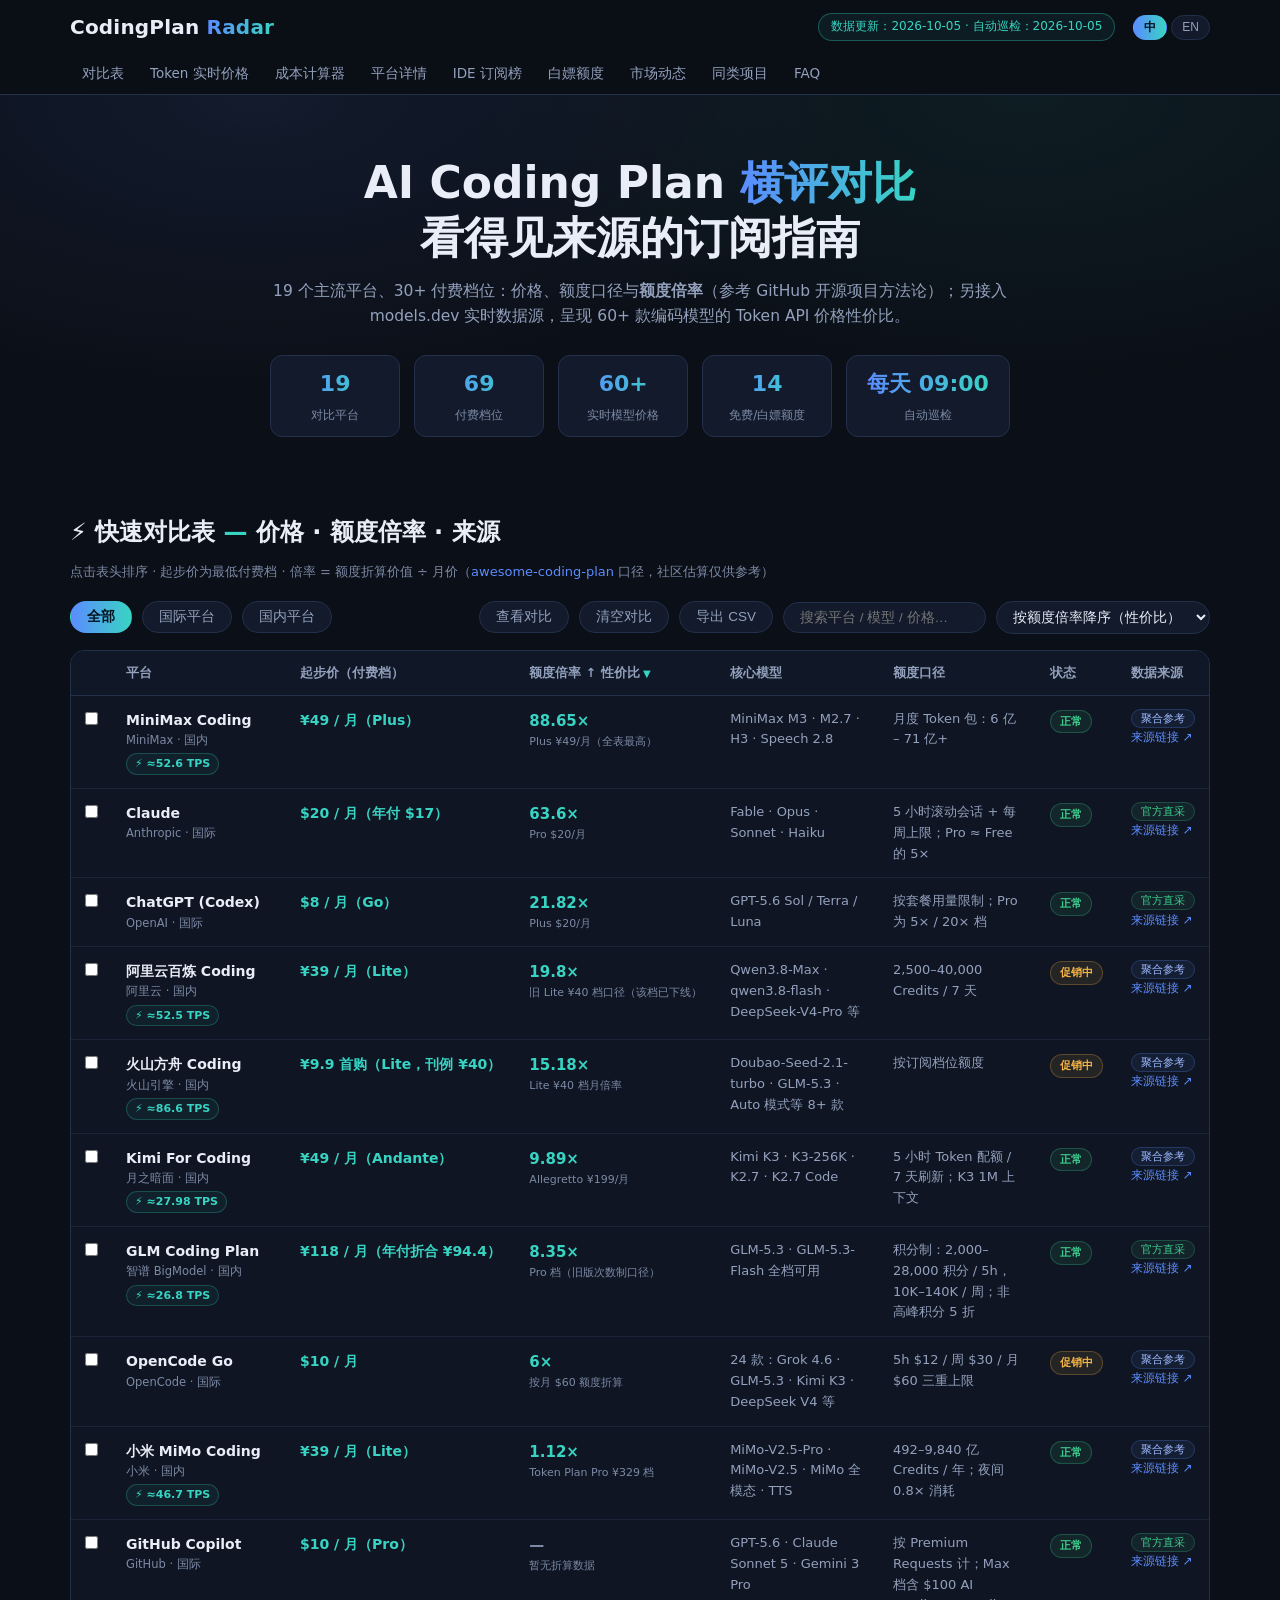
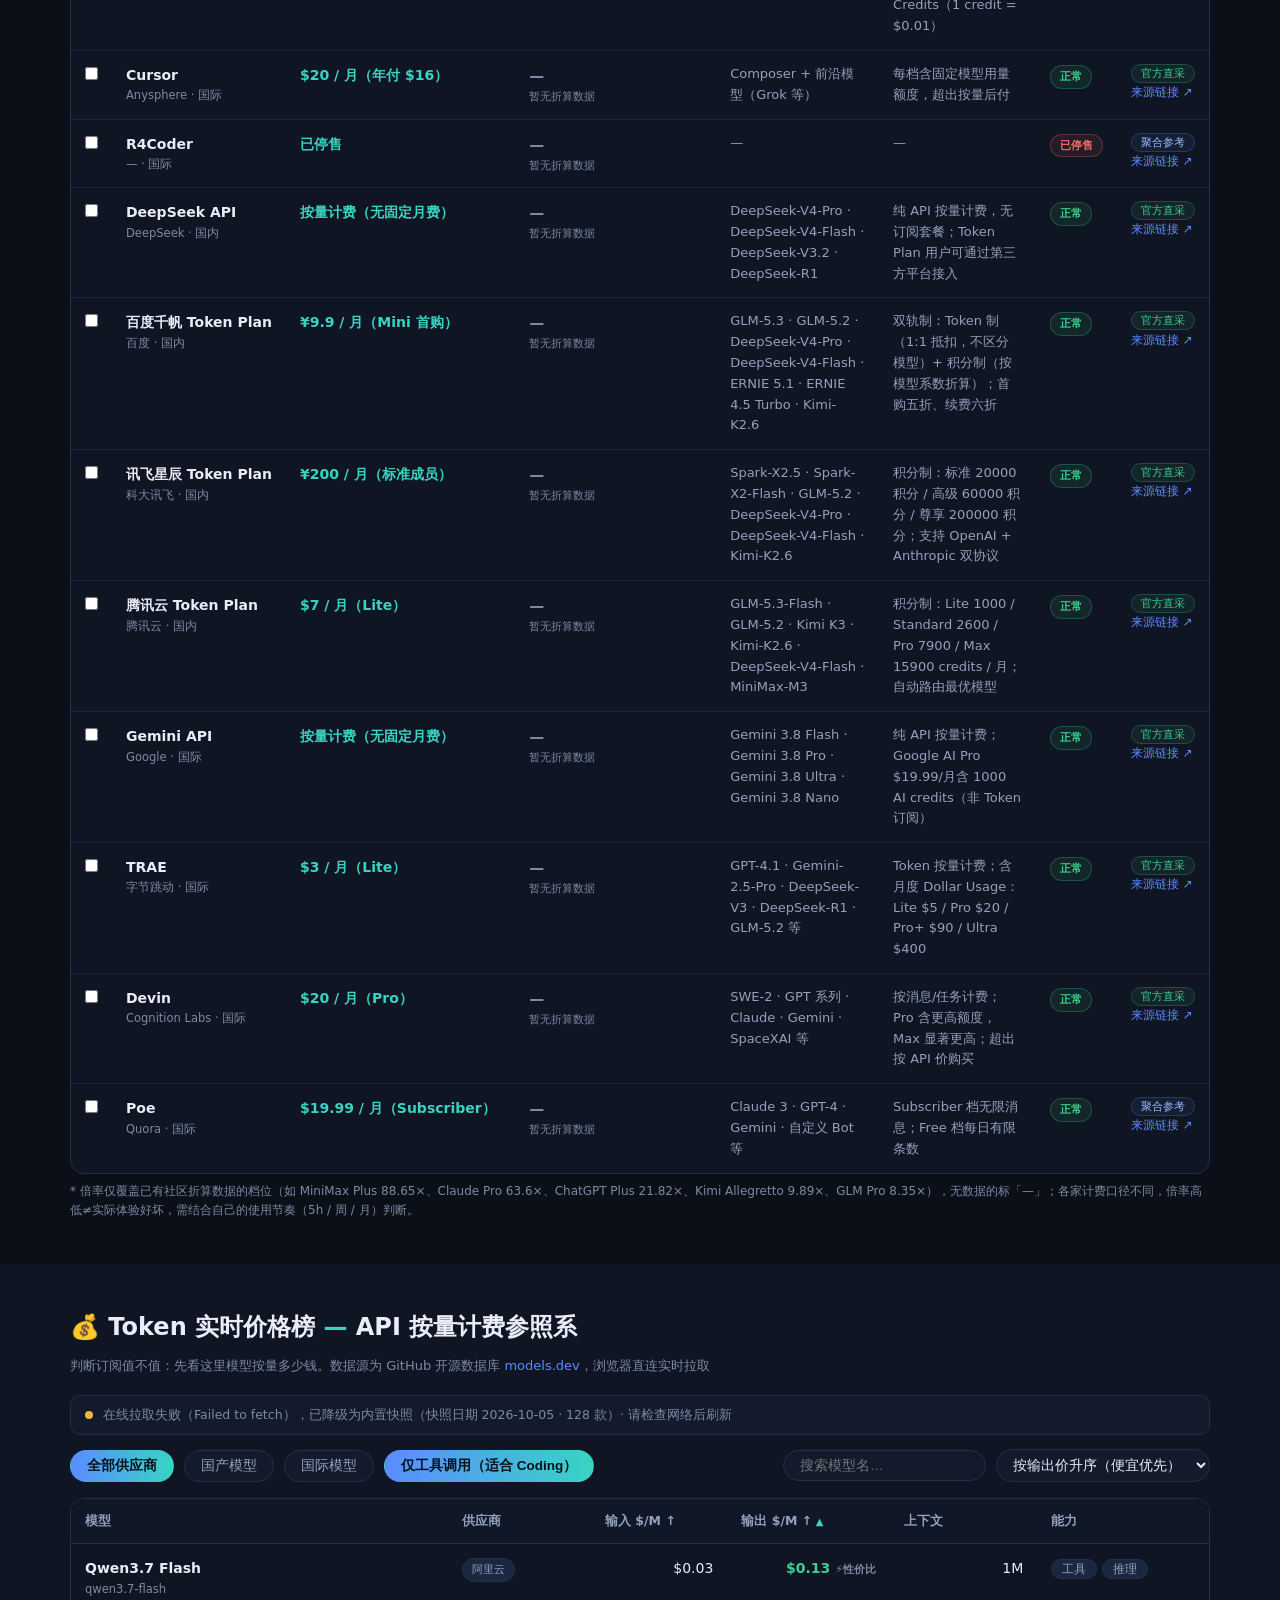
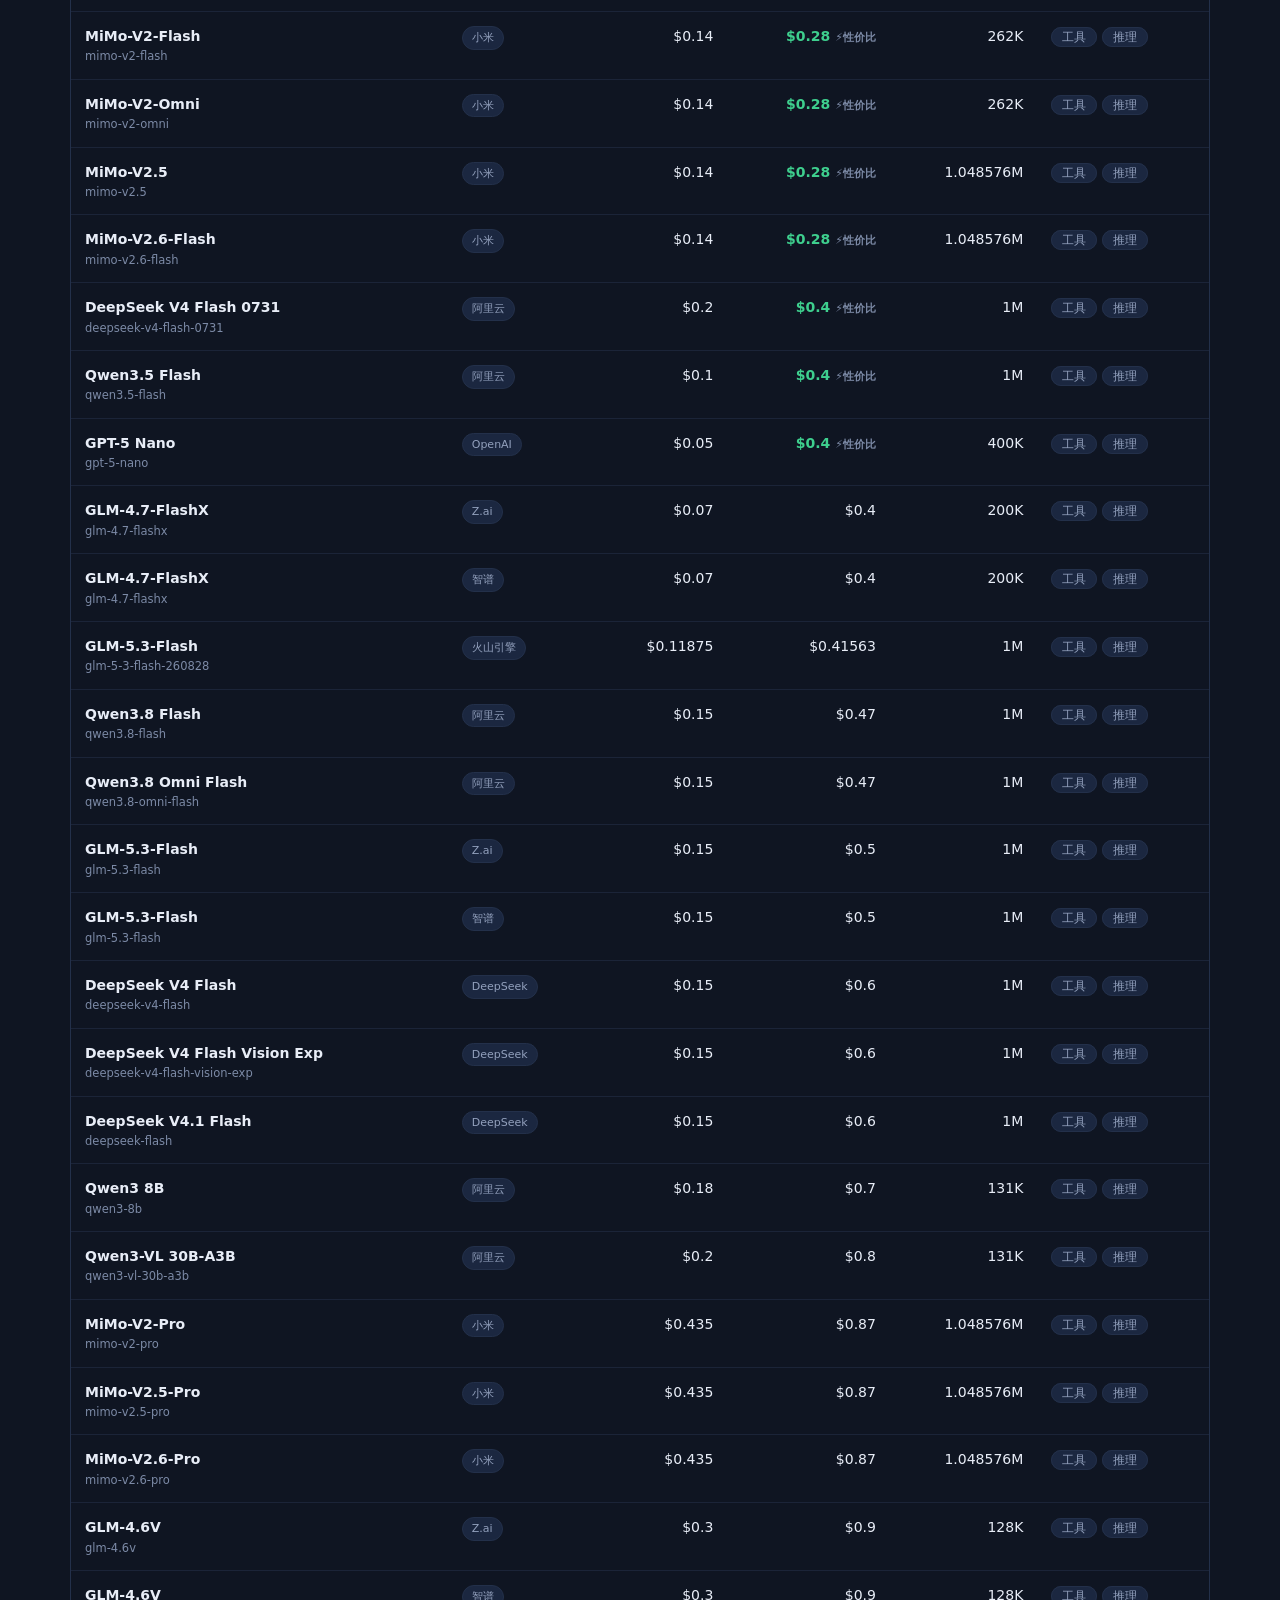
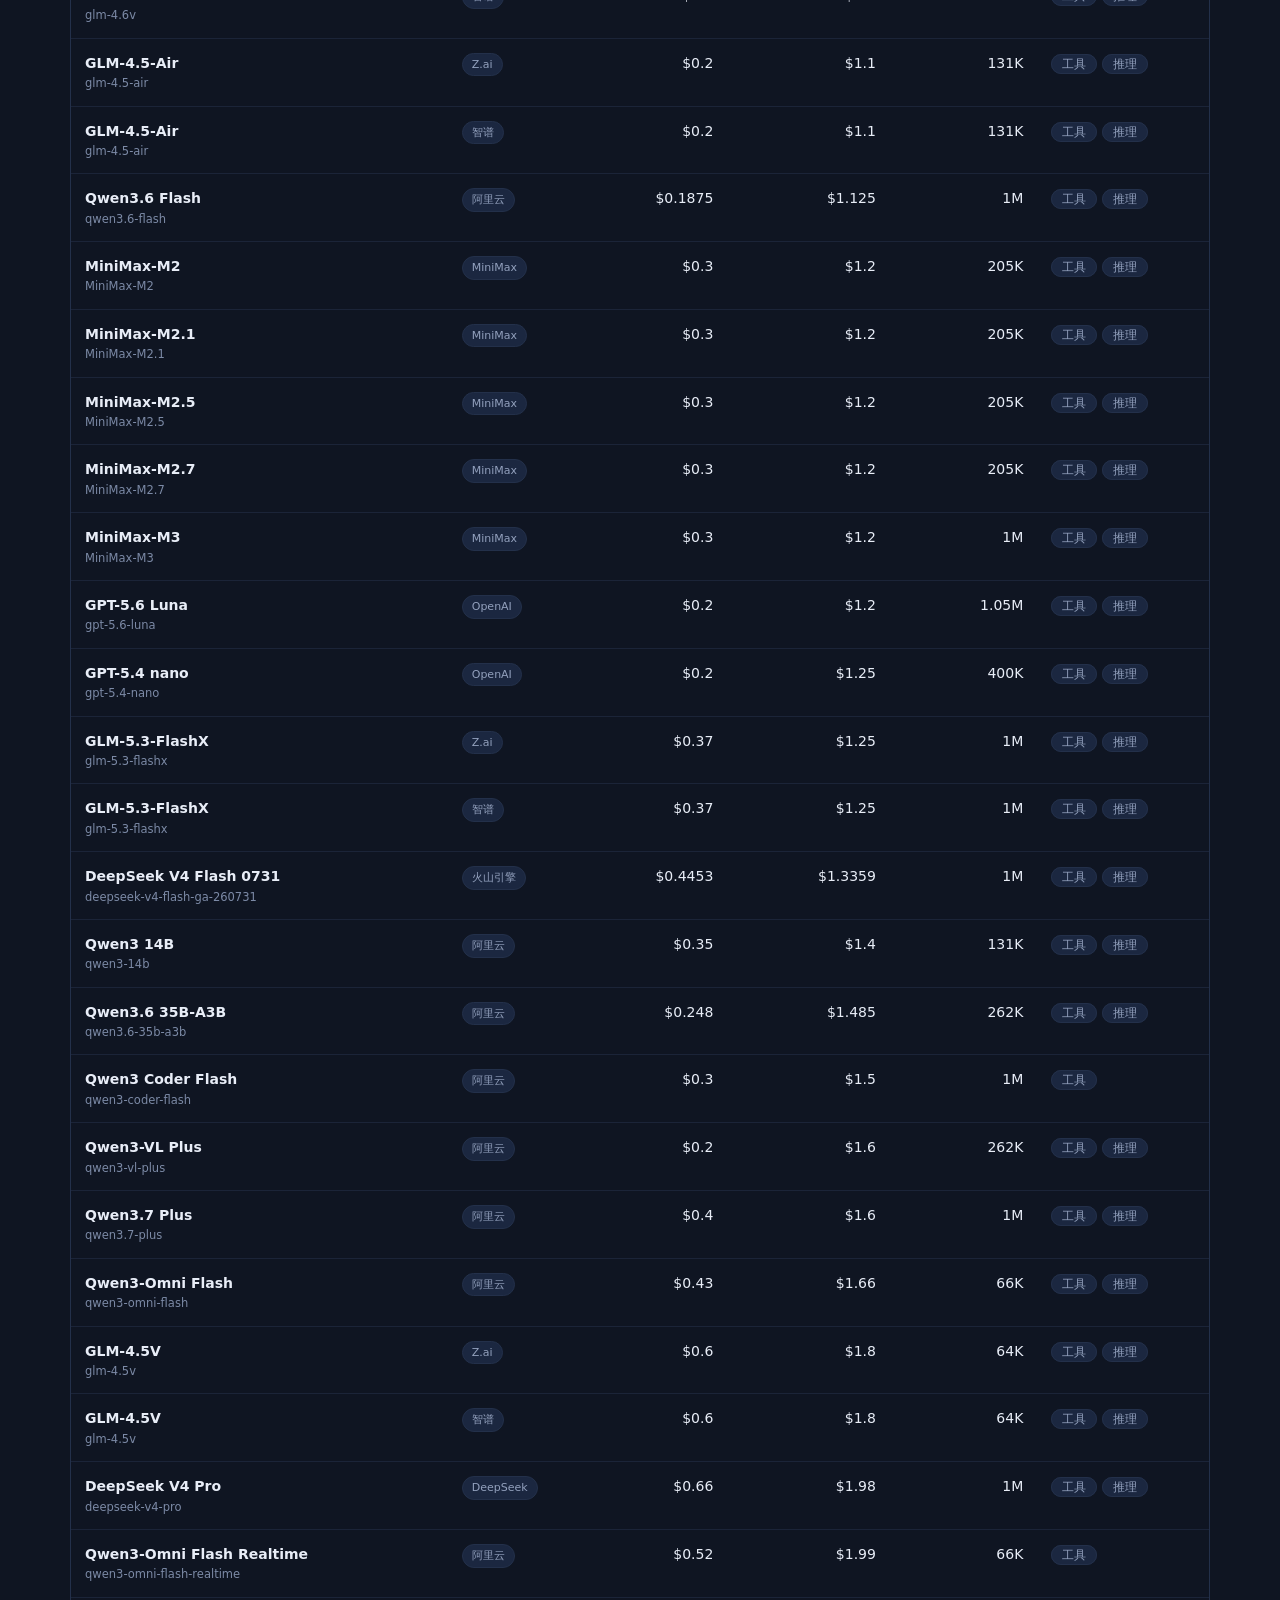
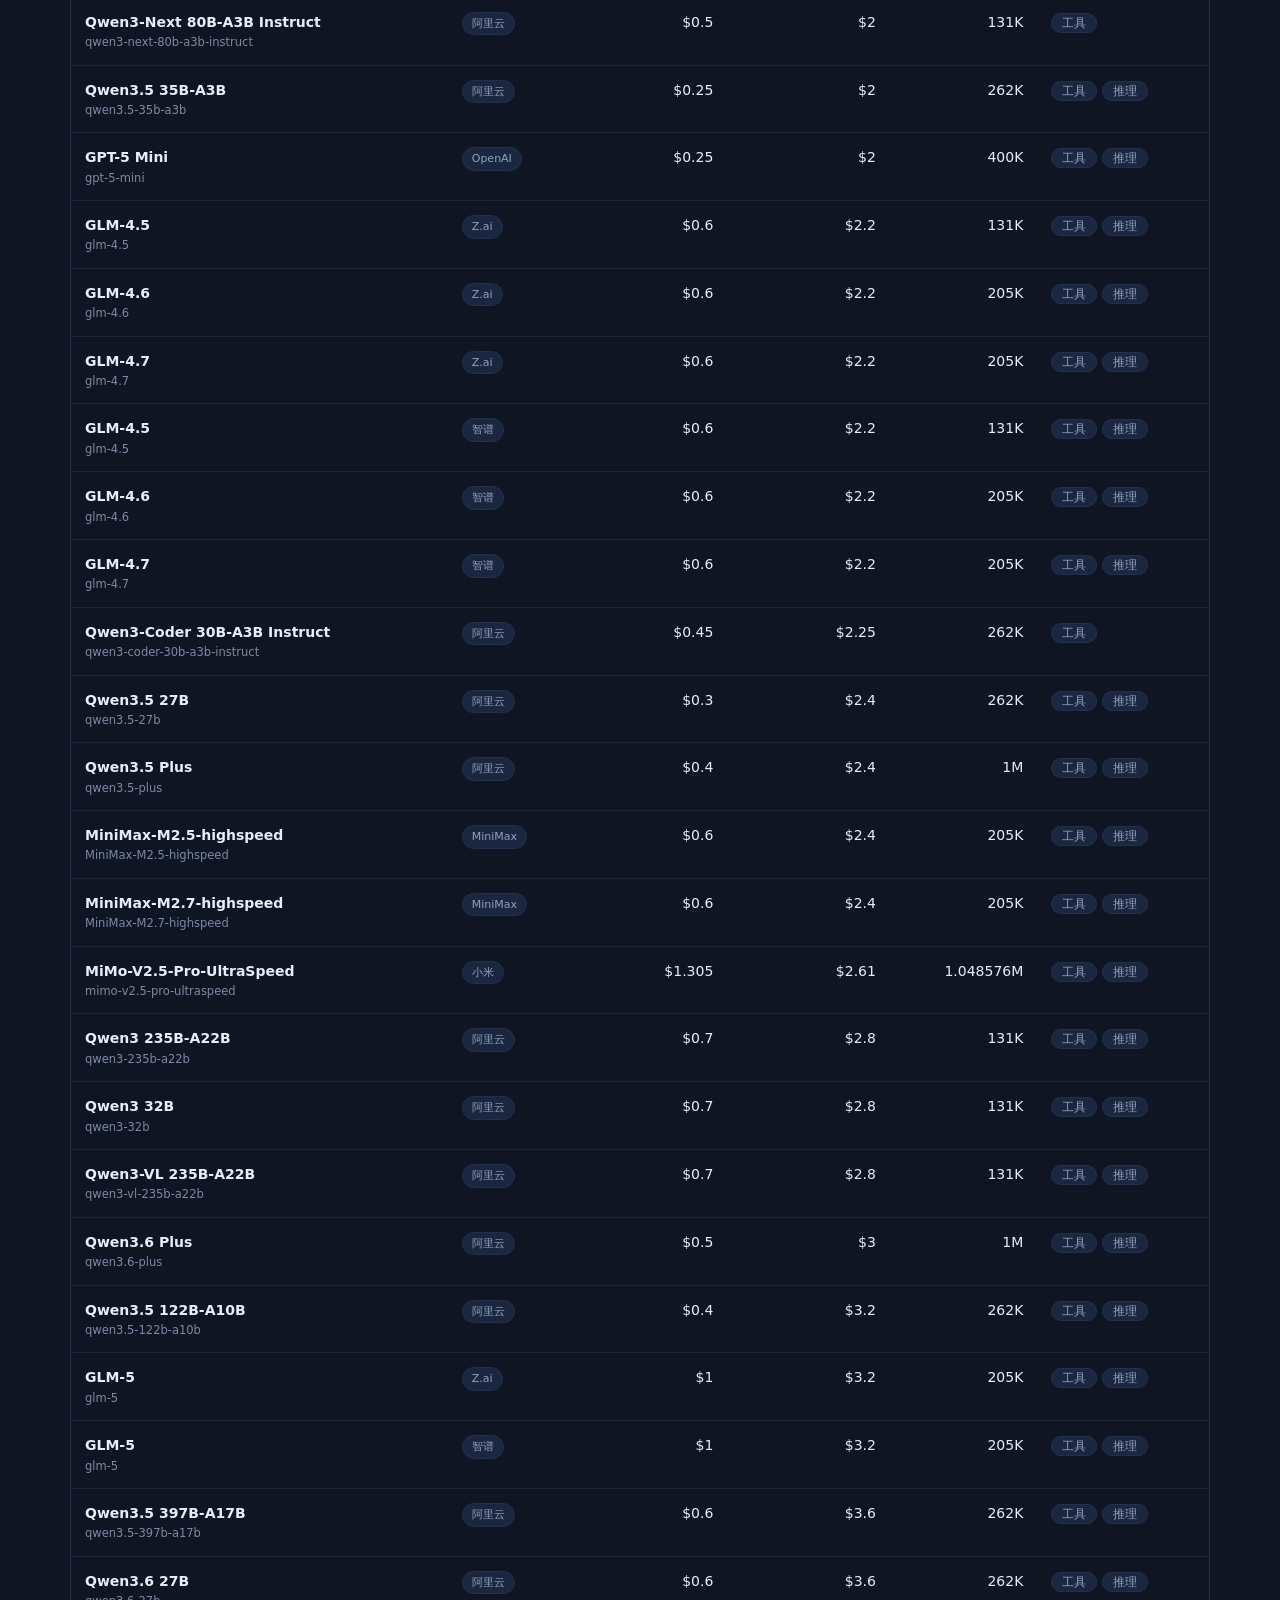
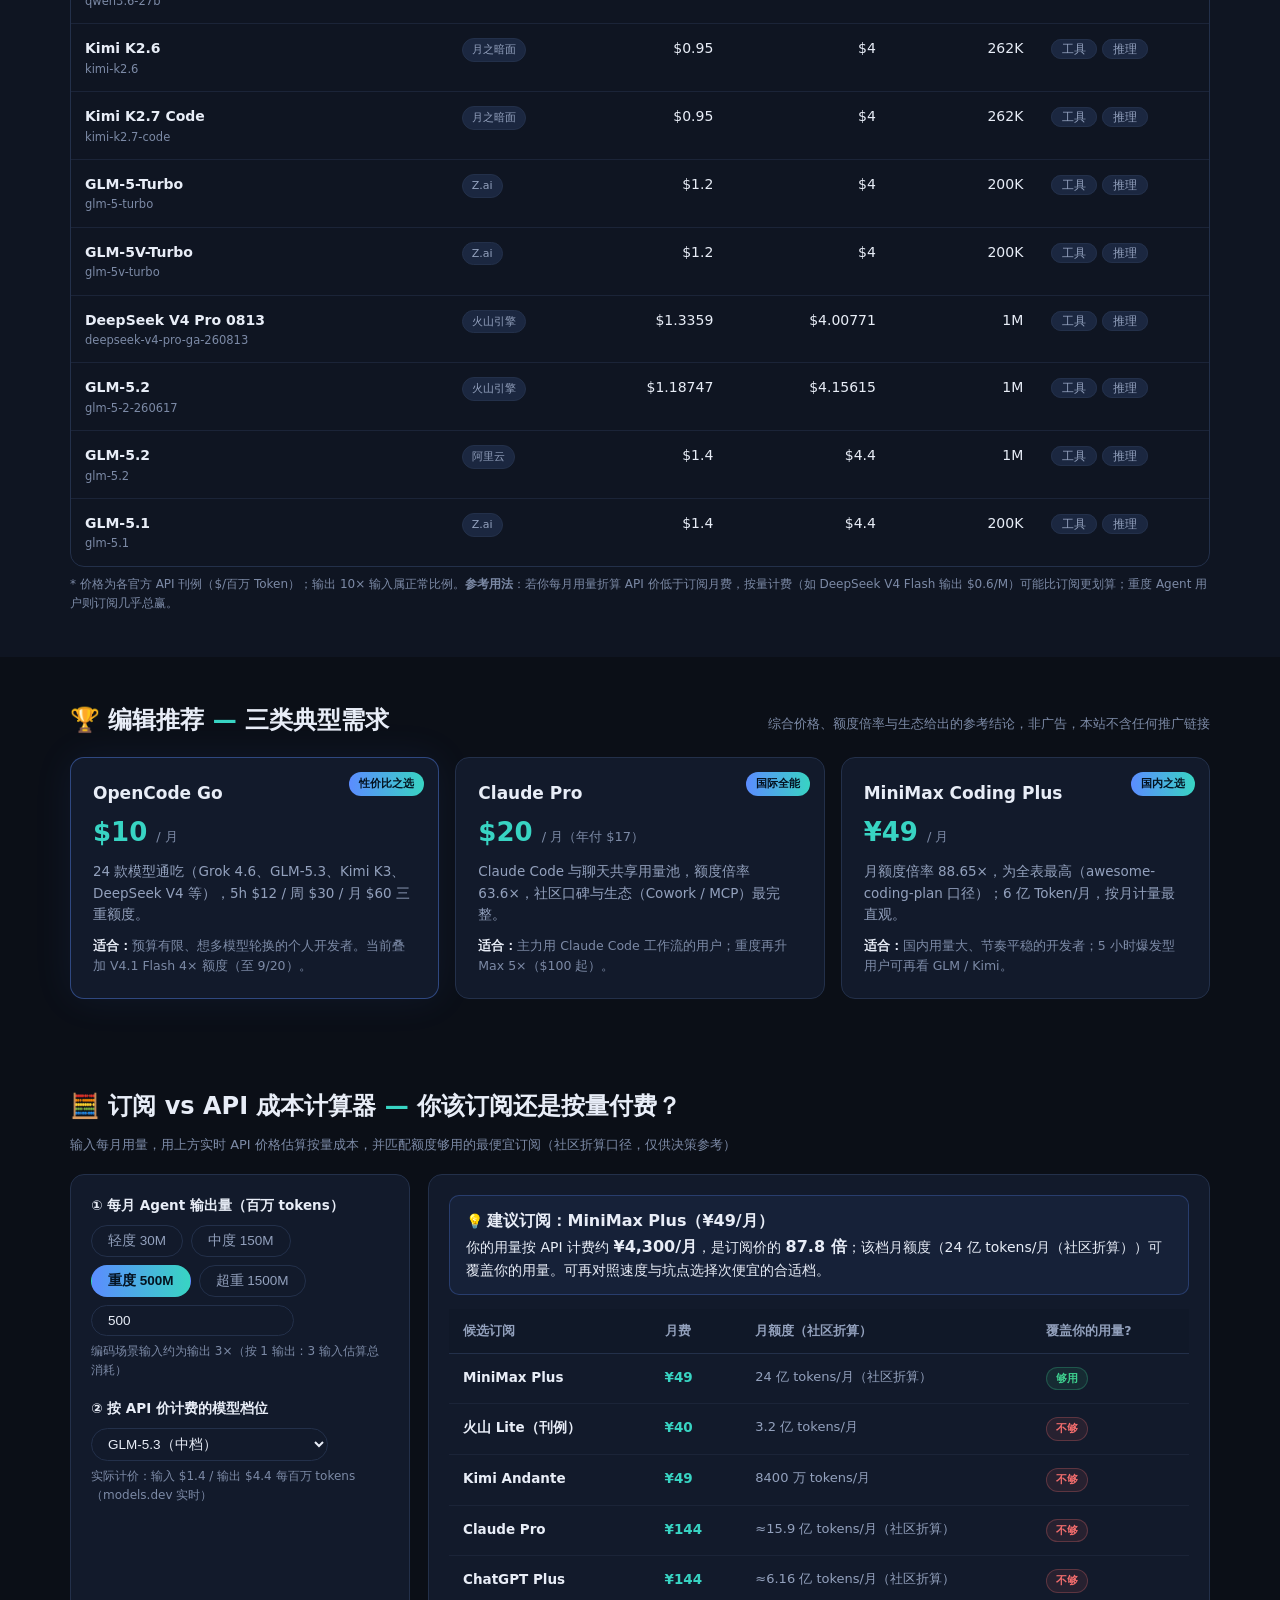
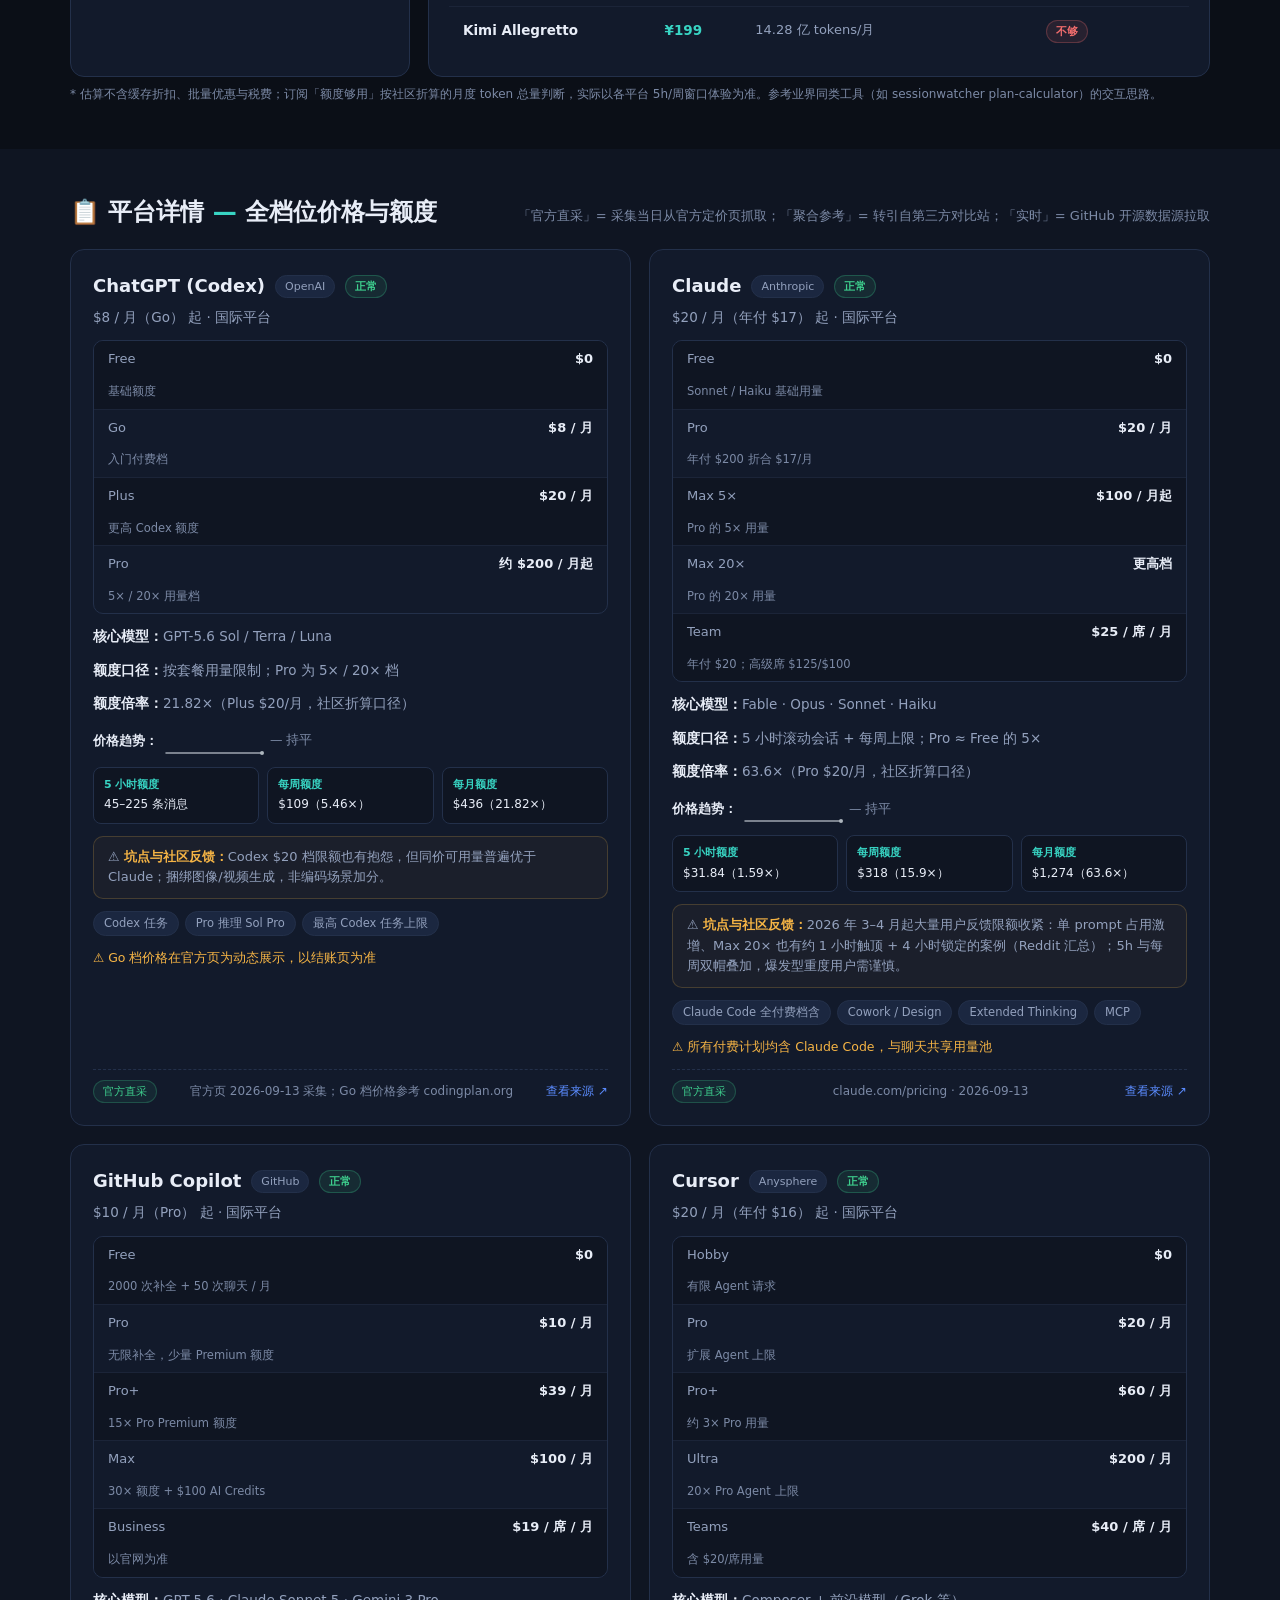
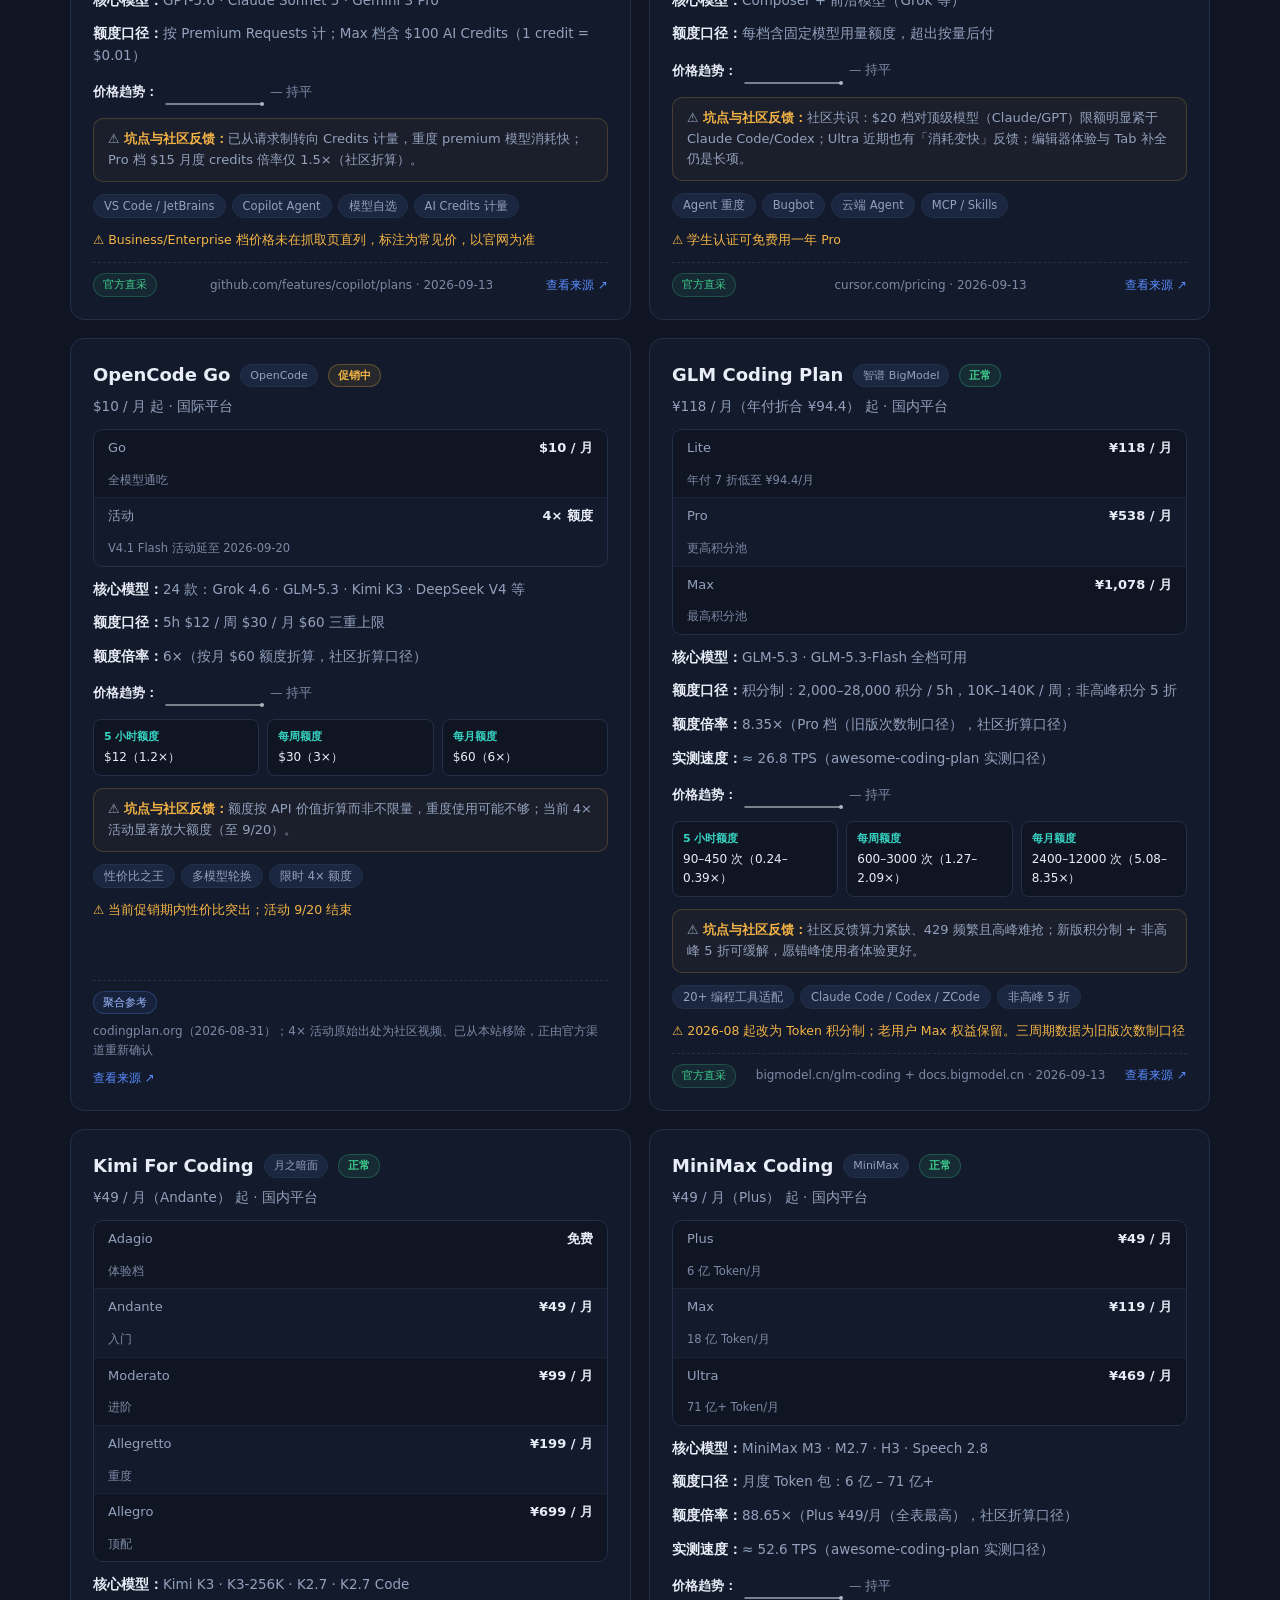
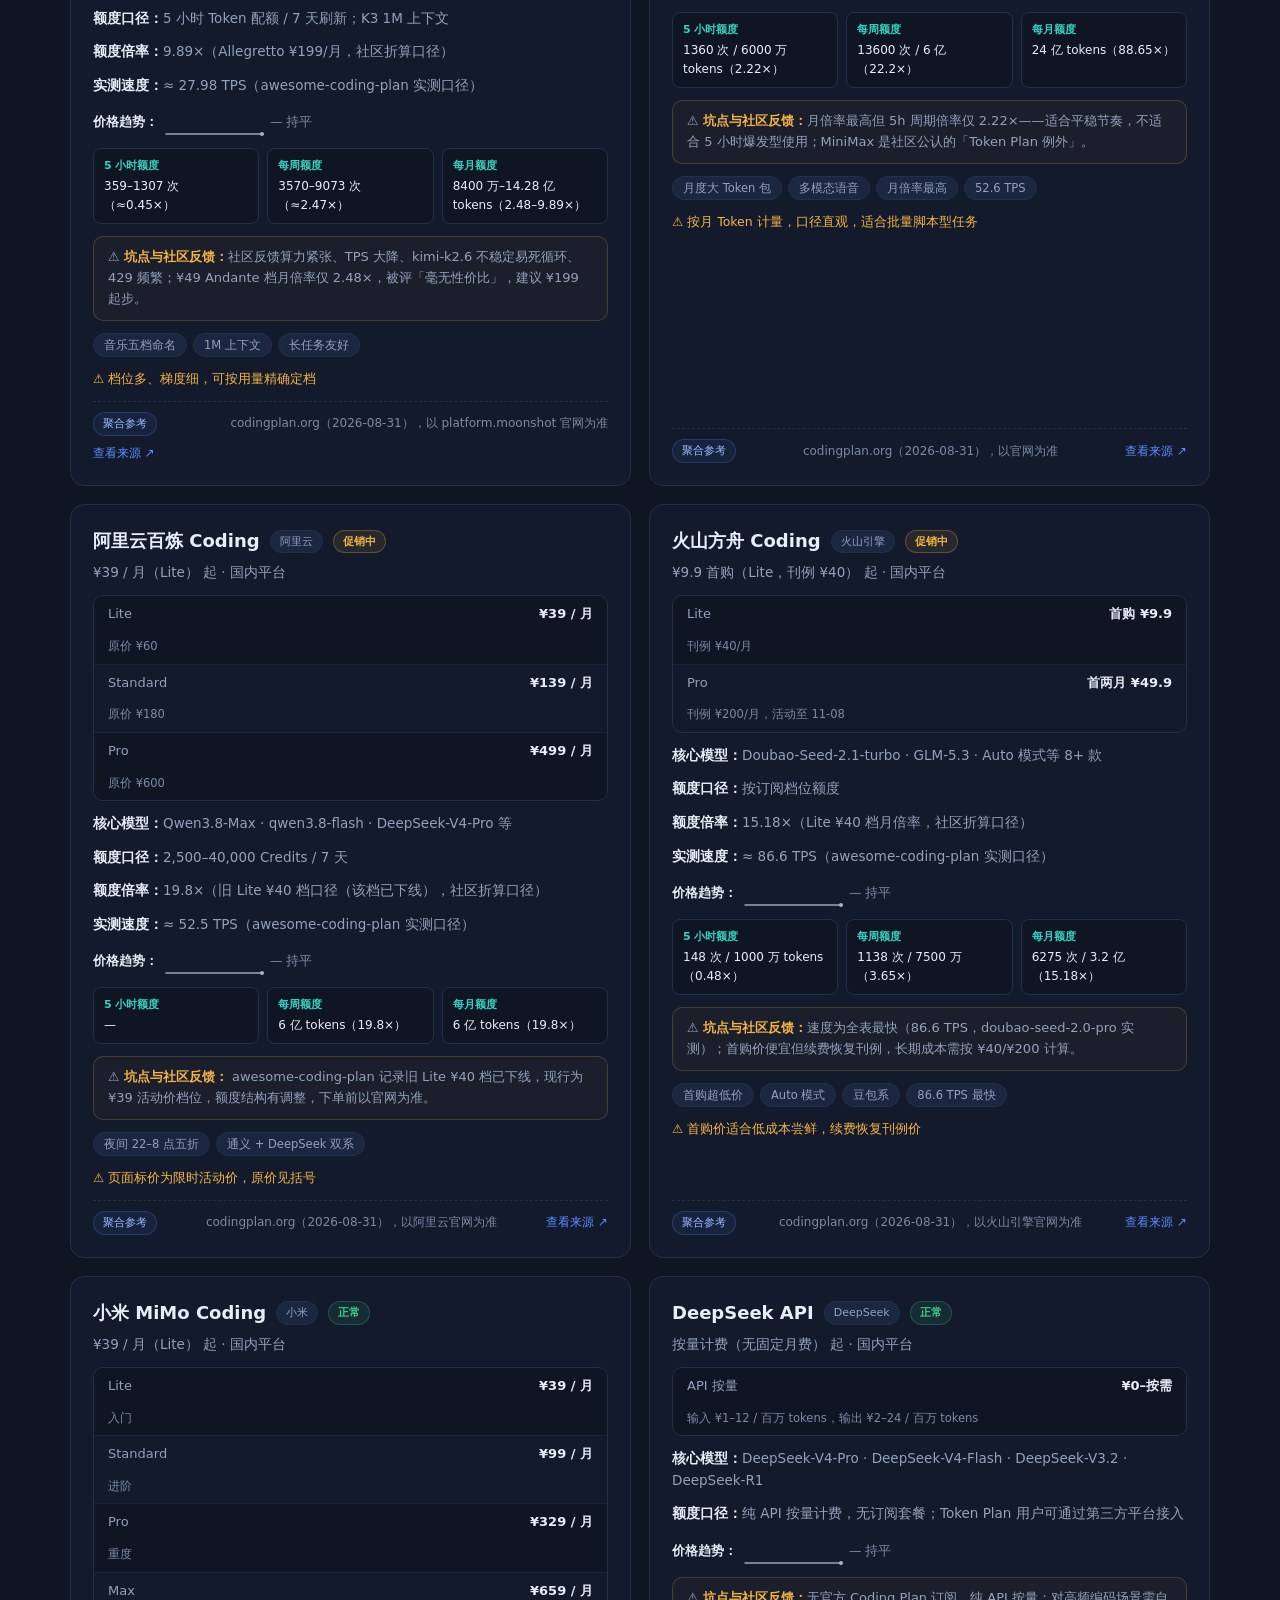
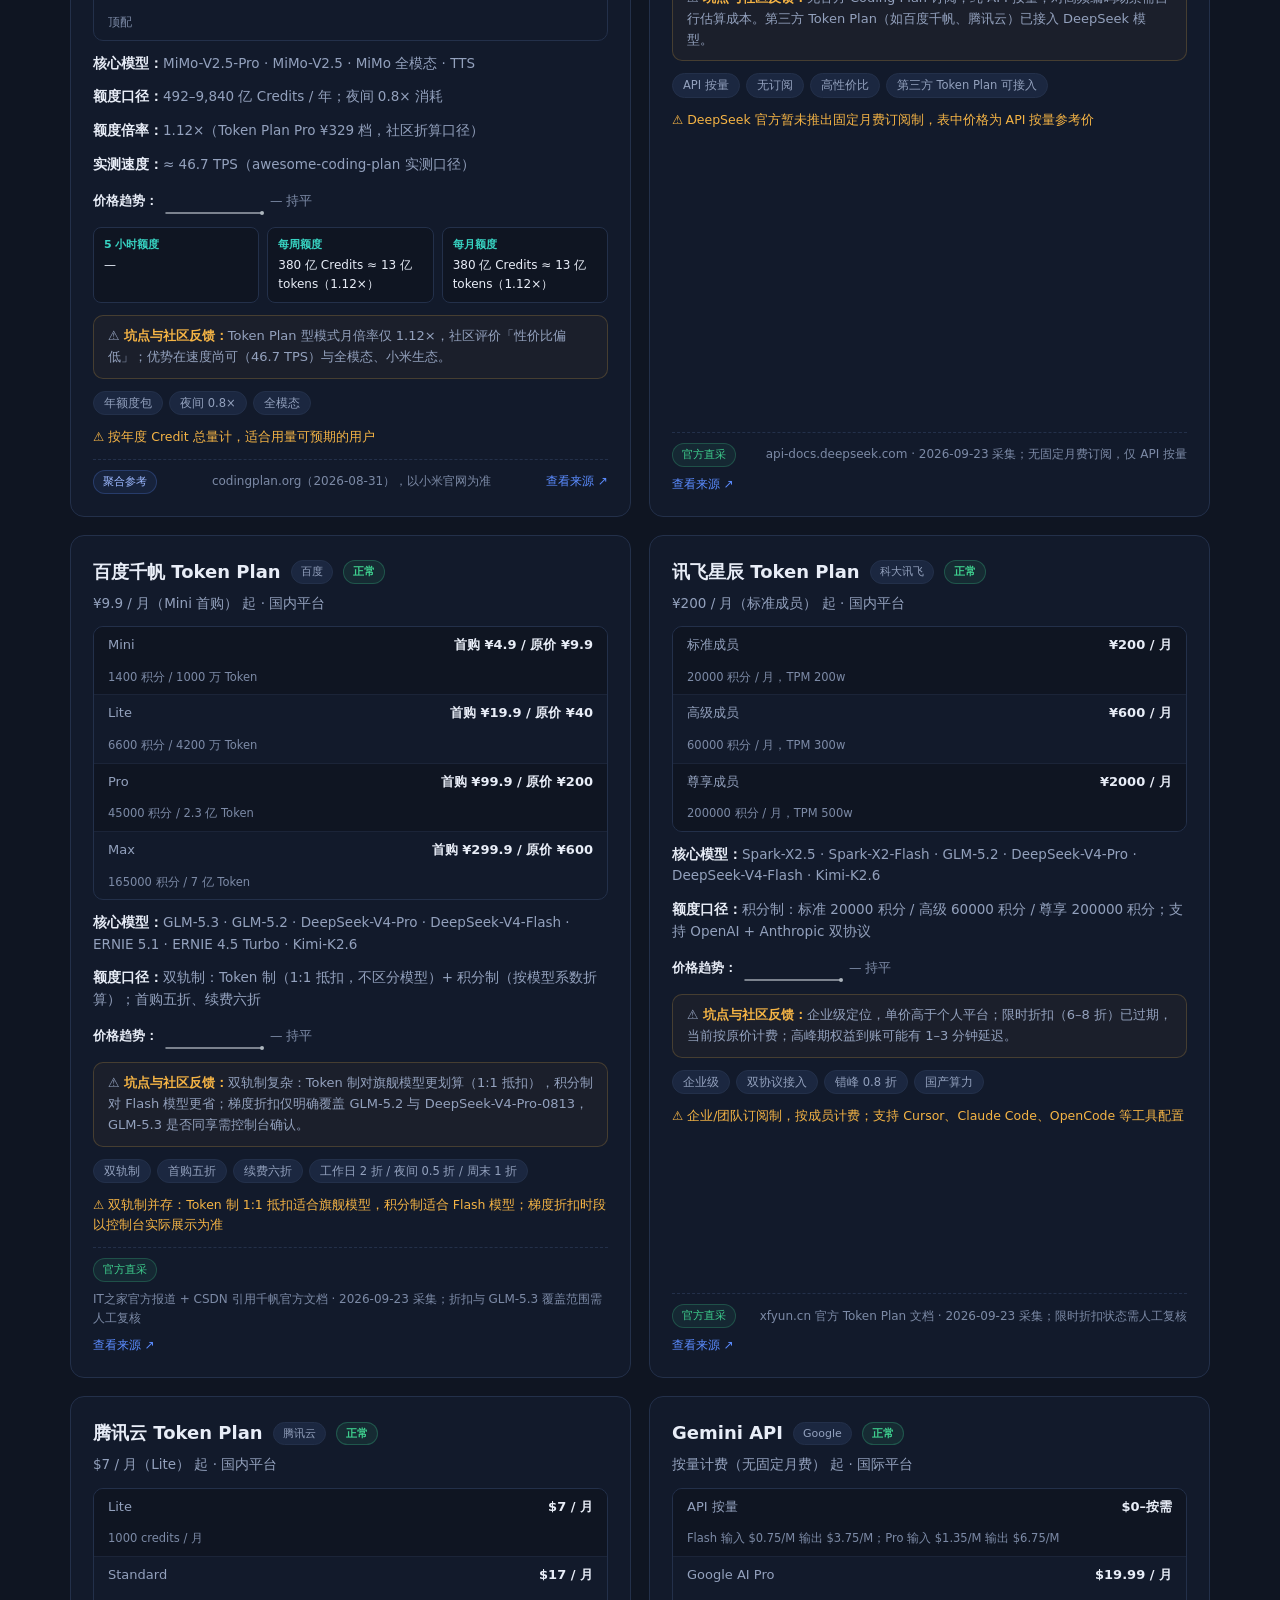
==== commit e4799616: "refactor(v7.2): 数据目录语义化 + 死代码清理 data 目录按维护方式分离（P1）： - data/manual/（9 个，人工录入）：plans / calc-plans / ca" ====
--- a/index.html
+++ b/index.html
@@ -7,11 +7,12 @@
   → #detail 平台详情卡片 → #ide IDE 订阅榜 → #freebies 白嫖/免费额度
   → #dynamics 市场动态+线索队列+源健康+变更记录 → #repos 同类 GitHub 项目 → #faq → #policy → footer
   （注：官方页变动告警 alerts.json 仍由每日巡检生成并用于开 issue，只是不再在首页展示横幅）
-  数据文件：data/plans.json（人工维护的价格与档位）、data/snapshot.json（Actions 每日生成的兜底快照）、
-             data/calc-plans.json、data/calc-models.json、data/ide-plans.json、data/changelog.json、data/repos.json
-  运行时数据：data/promos.json（人工确认的促销停售）、data/freebies.json（白嫖/免费额度）、
-             data/signals.json（机器发现的线索）、data/sourcehealth.json（每源抓取成败）、
-             data/alerts.json（官方页变动待核实）、data/meta.json（巡检日期）
+  数据文件（data/manual/，人工维护）：plans.json（价格与档位）、calc-plans.json、calc-models.json、
+             ide-plans.json、changelog.json、repos.json、sources.json、promos.json、freebies.json
+  运行时数据（data/auto/，Actions 每日生成）：snapshot.json（兜底快照）、signals.json（线索）、
+             sourcehealth.json（每源抓取成败）、alerts.json（官方页变动待核实）、meta.json（巡检日期）、
+             price-history.json（价格趋势）、pagehash.json / pricebase.json（差异检测基线）、
+             reported.json（线索去重）、transients.json（auto-revert 回溯）
 -->
 <head>
 <meta charset="UTF-8">
@@ -48,12 +49,12 @@
 <div class="hero">
   <div class="wrap">
     <h1 id="hero-title">AI Coding Plan <em>横评对比</em><br>看得见来源的订阅指南</h1>
-    <p id="hero-desc"><span id="st-plat-desc">11</span> 个主流平台、30+ 付费档位：价格、额度口径与<b>额度倍率</b>（参考 GitHub 开源项目方法论）；另接入 models.dev 实时数据源，呈现 60+ 款编码模型的 Token API 价格性价比。</p>
+    <p id="hero-desc"><span id="st-plat-desc">19</span> 个主流平台、30+ 付费档位：价格、额度口径与<b>额度倍率</b>（参考 GitHub 开源项目方法论）；另接入 models.dev 实时数据源，呈现 60+ 款编码模型的 Token API 价格性价比。</p>
     <div class="stats">
-      <div class="stat"><b id="st-plat">11</b><small>对比平台</small></div>
-      <div class="stat"><b id="st-tier">33</b><small>付费档位</small></div>
+      <div class="stat"><b id="st-plat">19</b><small>对比平台</small></div>
+      <div class="stat"><b id="st-tier">69</b><small>付费档位</small></div>
       <div class="stat"><b id="st-models">60+</b><small>实时模型价格</small></div>
-      <div class="stat"><b id="st-free">15</b><small>免费/白嫖额度</small></div>
+      <div class="stat"><b id="st-free">14</b><small>免费/白嫖额度</small></div>
       <div class="stat"><b>每天 09:00</b><small>自动巡检</small></div>
     </div>
   </div>
@@ -63,16 +64,16 @@
   <div class="wrap">
     <div class="sec-head">
       <h2 data-i18n="compareTitle">⚡ 快速对比表 <i>—</i> 价格 · 额度倍率 · 来源</h2>
-      <p>点击表头排序 · 起步价为最低付费档 · 倍率 = 额度折算价值 ÷ 月价（<a href="https://github.com/mahonzhan/awesome-coding-plan" target="_blank">awesome-coding-plan</a> 口径，社区估算仅供参考）</p>
+      <p>点击表头排序 · 起步价为最低付费档 · 倍率 = 额度折算价值 ÷ 月价（<a href="https://github.com/mahonzhan/awesome-coding-plan" target="_blank" rel="noopener noreferrer">awesome-coding-plan</a> 口径，社区估算仅供参考）</p>
     </div>
     <div class="toolbar">
       <button class="chip on" data-filter="all" aria-pressed="true" data-i18n="all">全部</button>
       <button class="chip" data-filter="intl" aria-pressed="false" data-i18n="intl">国际平台</button>
       <button class="chip" data-filter="cn" aria-pressed="false" data-i18n="cn">国内平台</button>
       <div class="grow"></div>
-      <button id="compare-btn" class="chip" onclick="renderCompare()" data-i18n="compareView">查看对比</button>
-      <button class="chip" onclick="compareSelection=[];syncURLState();renderPlans();renderCompare();" data-i18n="compareClear">清空对比</button>
-      <button class="chip" onclick="exportCSV()" data-i18n="exportCSV">导出 CSV</button>
+      <button id="compare-btn" class="chip" data-action="compare" data-i18n="compareView">查看对比</button>
+      <button class="chip" data-action="clear" data-i18n="compareClear">清空对比</button>
+      <button class="chip" data-action="export" data-i18n="exportCSV">导出 CSV</button>
       <input id="search" class="s" type="text" placeholder="搜索平台 / 模型 / 价格…" aria-label="搜索平台" data-i18n-ph="searchPlaceholder">
       <select id="sort" aria-label="排序方式">
         <option value="ratio" data-i18n="ratioSort">按额度倍率降序（性价比）</option>
@@ -85,14 +86,14 @@
     <div class="table-scroll">
       <table>
         <thead><tr>
-          <th style="width:30px"><span class="sr-only">对比</span></th>
-          <th data-k="name" data-i18n="platform">平台</th>
-          <th data-k="price" data-i18n="startPrice">起步价（付费档）</th>
-          <th data-k="ratio" data-i18n="ratio">额度倍率 ↑ 性价比</th>
-          <th data-i18n="coreModels">核心模型</th>
-          <th data-i18n="quota">额度口径</th>
-          <th data-i18n="status">状态</th>
-          <th data-i18n="dataSource">数据来源</th>
+          <th scope="col" style="width:30px"><span class="sr-only">对比</span></th>
+          <th scope="col" data-k="name" data-i18n="platform">平台</th>
+          <th scope="col" data-k="price" data-i18n="startPrice">起步价（付费档）</th>
+          <th scope="col" data-k="ratio" data-i18n="ratio">额度倍率 ↑ 性价比</th>
+          <th scope="col" data-i18n="coreModels">核心模型</th>
+          <th scope="col" data-i18n="quota">额度口径</th>
+          <th scope="col" data-i18n="status">状态</th>
+          <th scope="col" data-i18n="dataSource">数据来源</th>
         </tr></thead>
         <tbody id="tbody"></tbody>
       </table>
@@ -105,7 +106,7 @@
   <div class="wrap">
     <div class="sec-head">
       <h2 data-i18n="tokenTitle">💰 Token 实时价格榜 <i>—</i> API 按量计费参照系</h2>
-      <p>判断订阅值不值：先看这里模型按量多少钱。数据源为 GitHub 开源数据库 <a href="https://github.com/sst/models.dev" target="_blank">models.dev</a>，浏览器直连实时拉取</p>
+      <p>判断订阅值不值：先看这里模型按量多少钱。数据源为 GitHub 开源数据库 <a href="https://github.com/sst/models.dev" target="_blank" rel="noopener noreferrer">models.dev</a>，浏览器直连实时拉取</p>
     </div>
     <div class="statusbar" id="token-status"><span class="dot" id="token-dot"></span><span id="token-msg">正在连接 models.dev …</span></div>
     <div class="toolbar">
@@ -124,10 +125,10 @@
     <div class="table-scroll">
       <table style="min-width:820px">
         <thead><tr>
-          <th data-i18n="model">模型</th><th data-i18n="vendor">供应商</th>
-          <th data-tk="in" data-i18n="inPrice">输入 $/M ↑</th>
-          <th data-tk="out" data-i18n="outPrice">输出 $/M ↑</th>
-          <th data-i18n="context">上下文</th><th data-i18n="ability">能力</th>
+          <th scope="col" data-i18n="model">模型</th><th scope="col" data-i18n="vendor">供应商</th>
+          <th scope="col" data-tk="in" data-i18n="inPrice">输入 $/M ↑</th>
+          <th scope="col" data-tk="out" data-i18n="outPrice">输出 $/M ↑</th>
+          <th scope="col" data-i18n="context">上下文</th><th scope="col" data-i18n="ability">能力</th>
         </tr></thead>
         <tbody id="ttbody"><tr><td colspan="6" style="color:var(--dim)">加载中…</td></tr></tbody>
       </table>
@@ -221,7 +222,7 @@
     </div>
     <div class="table-scroll">
       <table style="min-width:760px">
-        <thead><tr><th>工具</th><th>价格</th><th>额度倍率</th><th>要点</th></tr></thead>
+        <thead><tr><th scope="col">工具</th><th scope="col">价格</th><th scope="col">额度倍率</th><th scope="col">要点</th></tr></thead>
         <tbody id="idetbody"></tbody>
       </table>
     </div>
@@ -273,10 +274,10 @@
   <div class="wrap">
     <div class="sec-head"><h2 data-i18n="faqTitle">❓ FAQ 常见问题</h2></div>
     <details open><summary>「额度口径」「额度倍率」分别是什么？</summary>
-      <div class="ans">额度口径 = 平台怎么计费：Claude 按「5 小时滚动会话 + 每周上限」、Cursor 按模型用量金额、Copilot 按 Premium Requests / AI Credits、国内多为积分 / Token 配额。额度倍率 = 把额度折算成钱再除以月价（<a href="https://github.com/mahonzhan/awesome-coding-plan" target="_blank">awesome-coding-plan</a> 的方法论），倍率越高名义性价比越高；但 MiniMax 月倍率 88.65× 最高、其 5h 周期倍率却一般——请按自己的使用节奏对号入座。</div>
+      <div class="ans">额度口径 = 平台怎么计费：Claude 按「5 小时滚动会话 + 每周上限」、Cursor 按模型用量金额、Copilot 按 Premium Requests / AI Credits、国内多为积分 / Token 配额。额度倍率 = 把额度折算成钱再除以月价（<a href="https://github.com/mahonzhan/awesome-coding-plan" target="_blank" rel="noopener noreferrer">awesome-coding-plan</a> 的方法论），倍率越高名义性价比越高；但 MiniMax 月倍率 88.65× 最高、其 5h 周期倍率却一般——请按自己的使用节奏对号入座。</div>
     </details>
     <details><summary>Token 实时价格榜的数据从哪来？会不会是假的？</summary>
-      <div class="ans">浏览器直接从 <a href="https://models.dev/api.json" target="_blank">models.dev/api.json</a> 拉取（GitHub 开源项目 sst/models.dev，社区持续提交、CDN 分发，返回体带 CORS 全开放头）。拉取成功时页面显示绿色圆点和拉取时间；网络失败时自动降级到内置快照（黄色圆点，快照日期 2026-09-13），绝不伪造"实时"假象。</div>
+      <div class="ans">浏览器直接从 <a href="https://models.dev/api.json" target="_blank" rel="noopener noreferrer">models.dev/api.json</a> 拉取（GitHub 开源项目 sst/models.dev，社区持续提交、CDN 分发，返回体带 CORS 全开放头）。拉取成功时页面显示绿色圆点和拉取时间；网络失败时自动降级到内置快照（黄色圆点，快照日期 2026-09-13），绝不伪造"实时"假象。</div>
     </details>
     <details><summary>价格会变吗？以哪个页面为准？</summary>
       <div class="ans">会。AI 订阅价格与额度调整非常频繁（如 GLM 2026 年内就经历了次数制 → 积分制整体改版）。本站价格仅供决策参考，<b>付款前请务必以平台官网为准</b>；每个卡片底部附有来源链接与采集日期。</div>
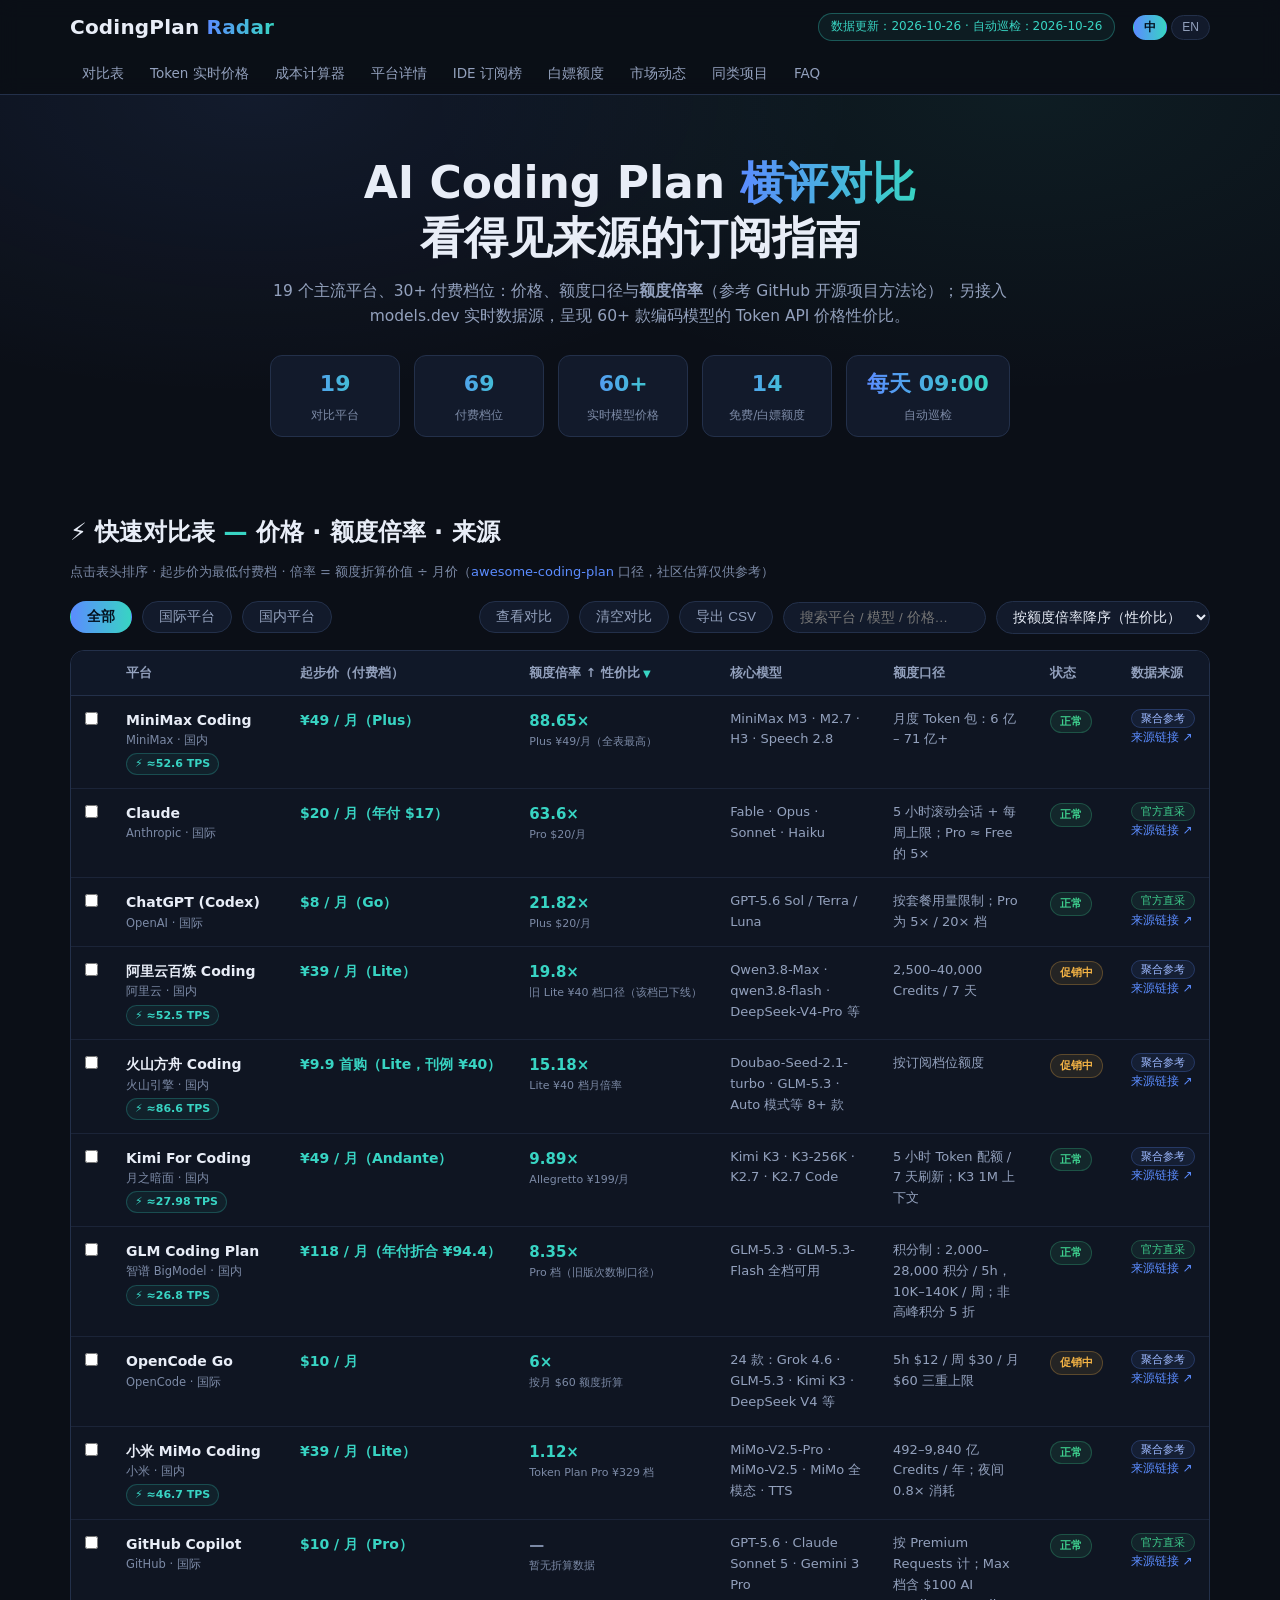
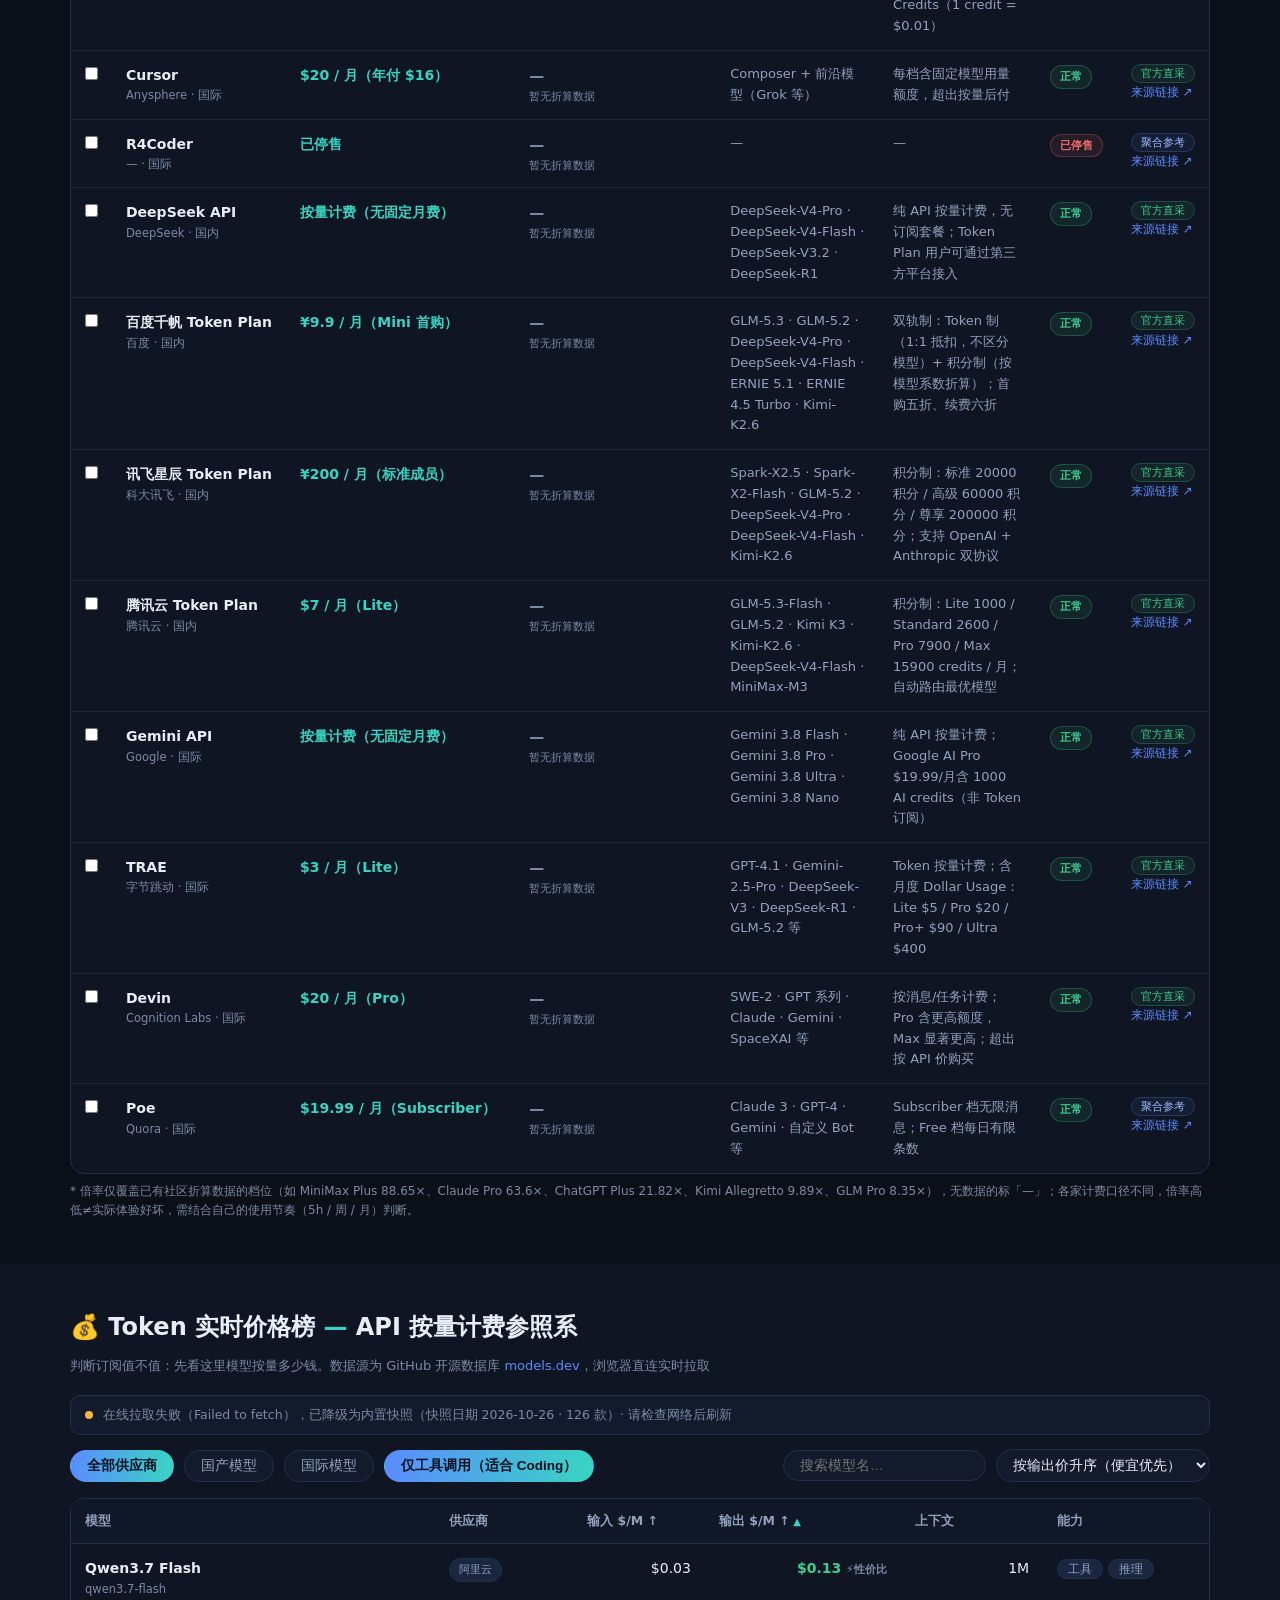
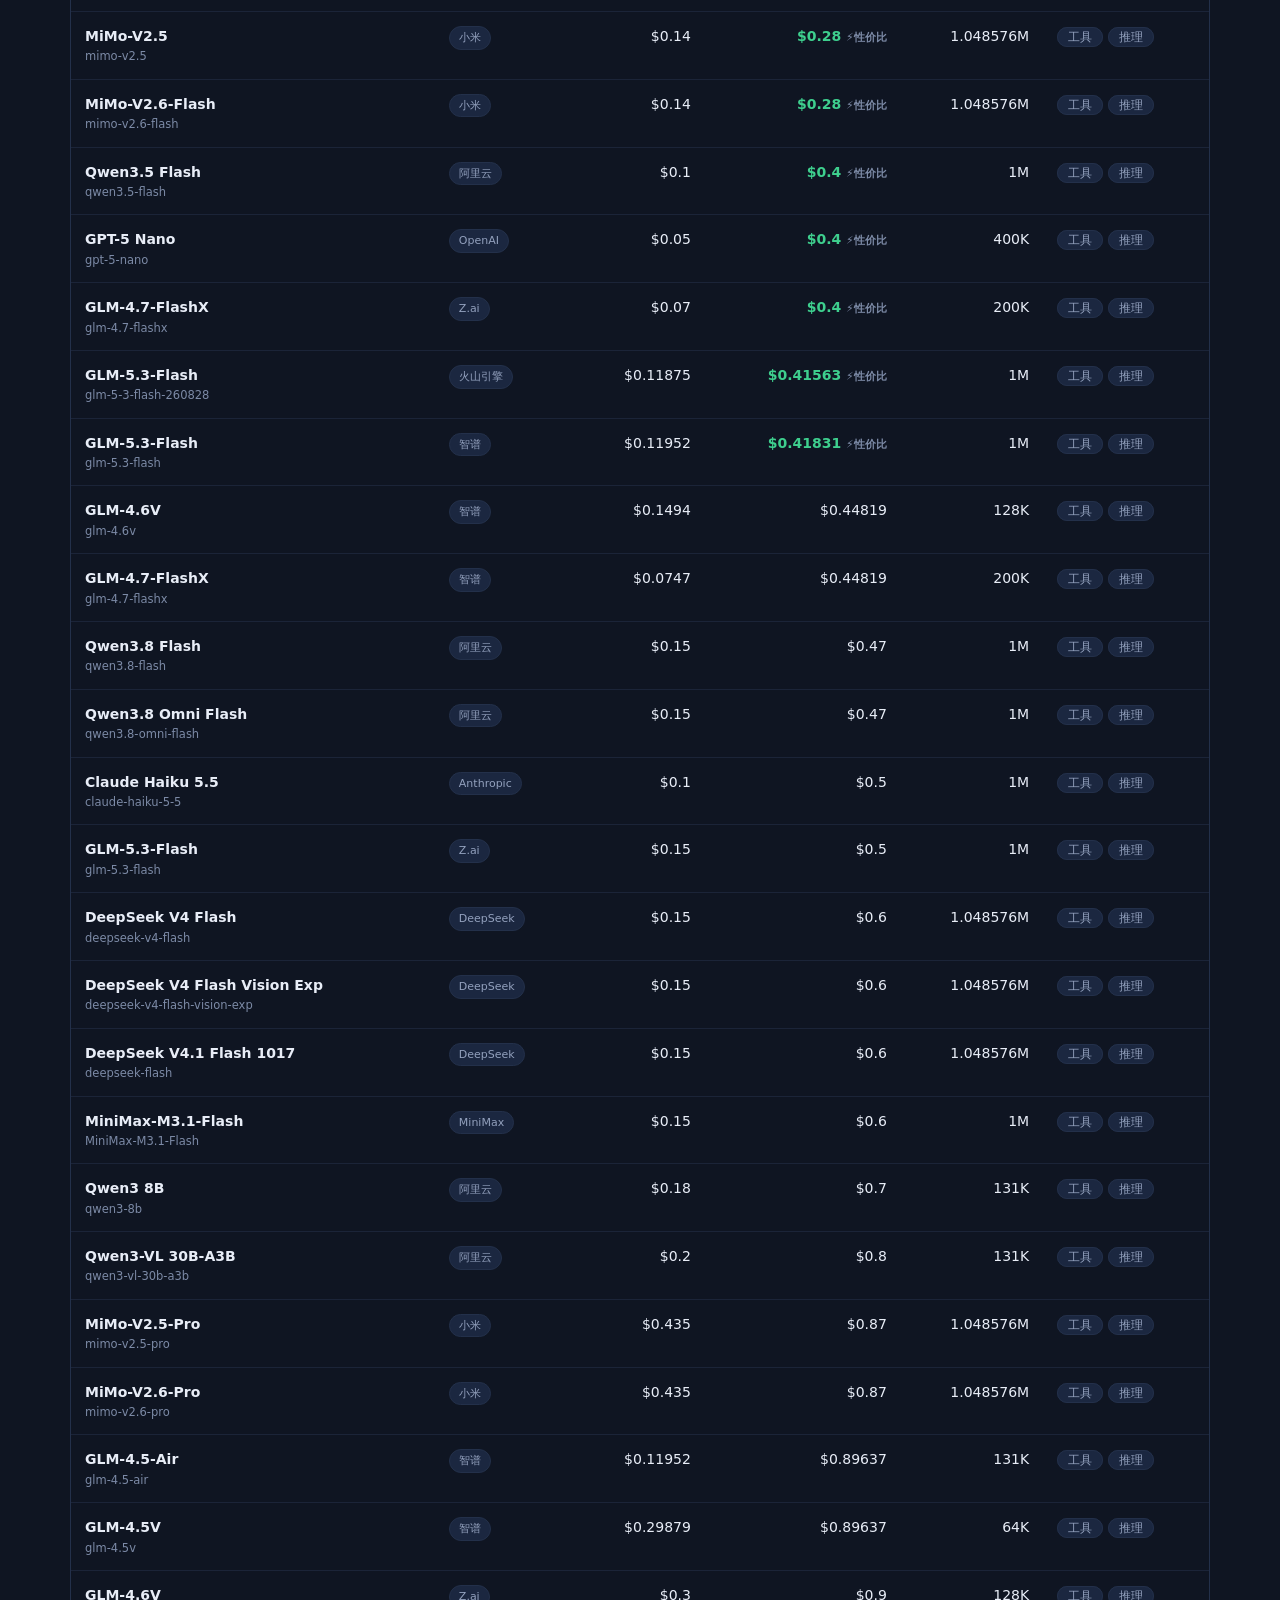
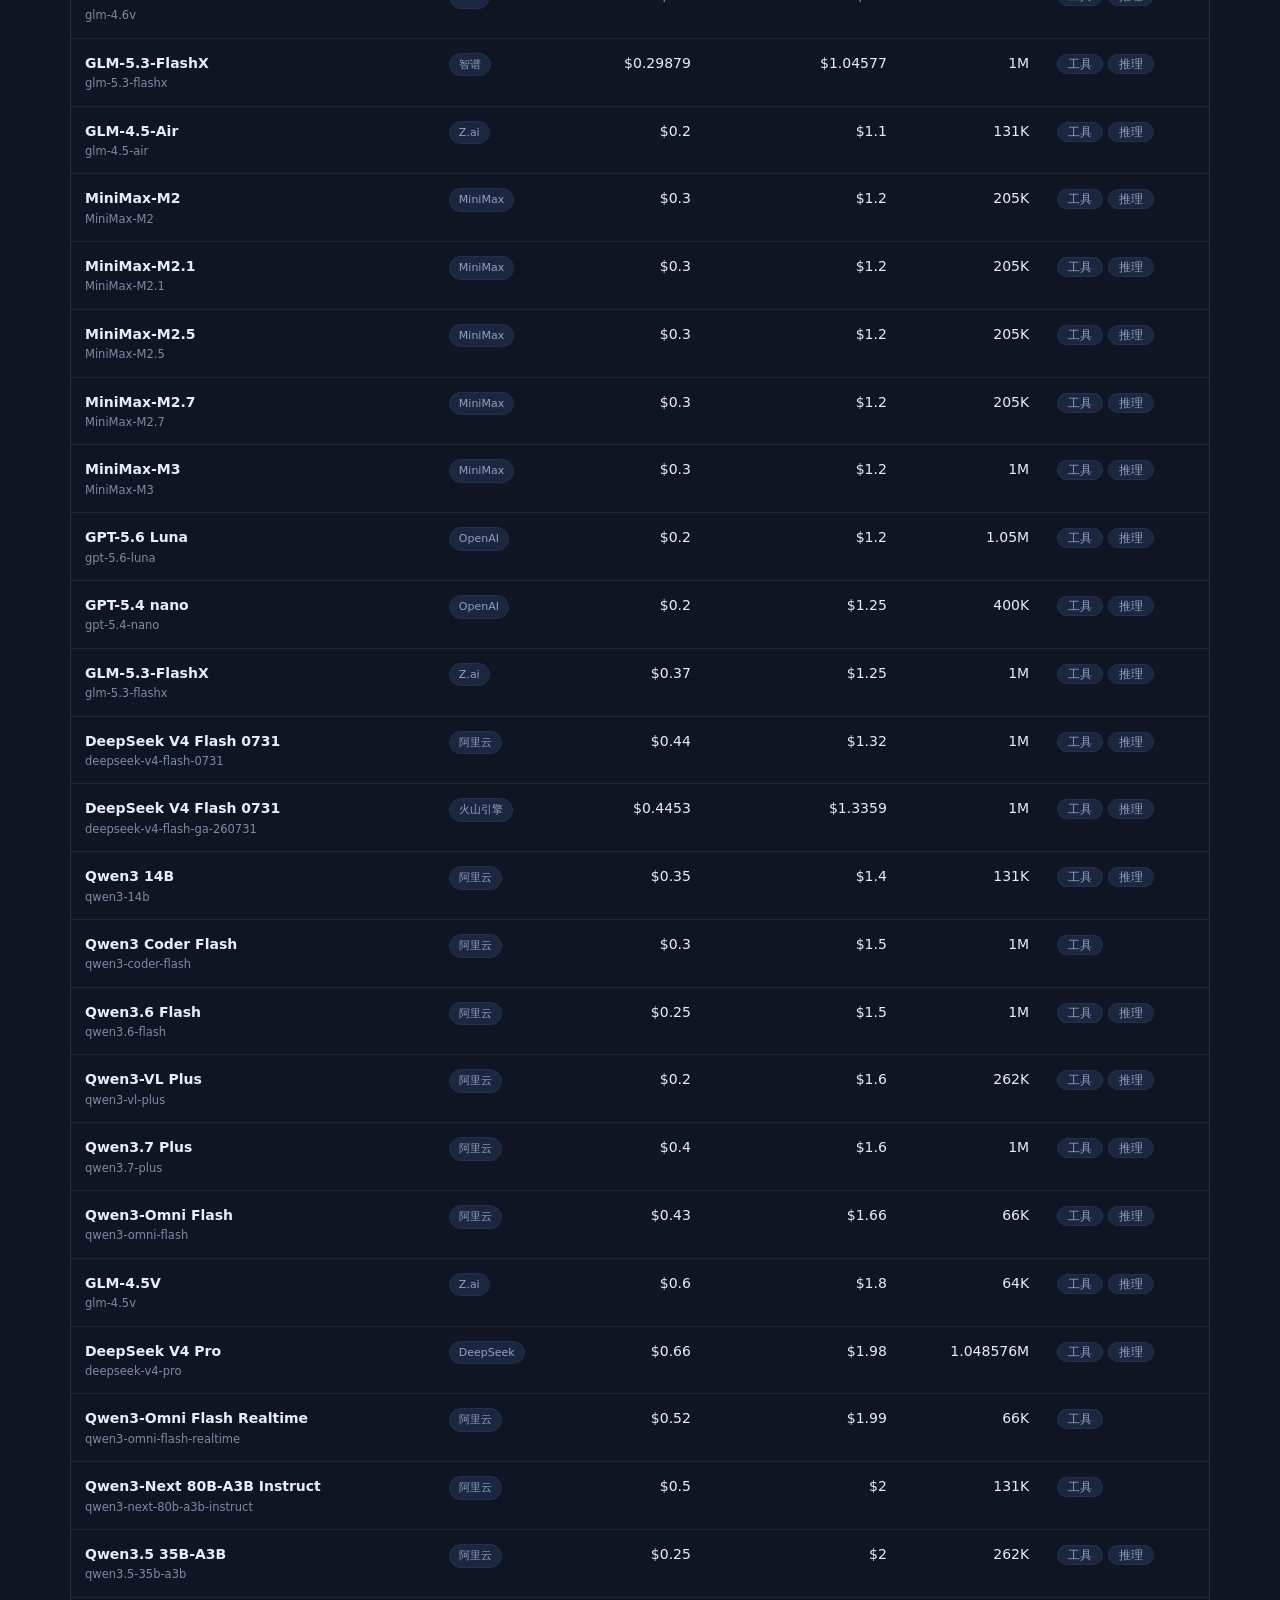
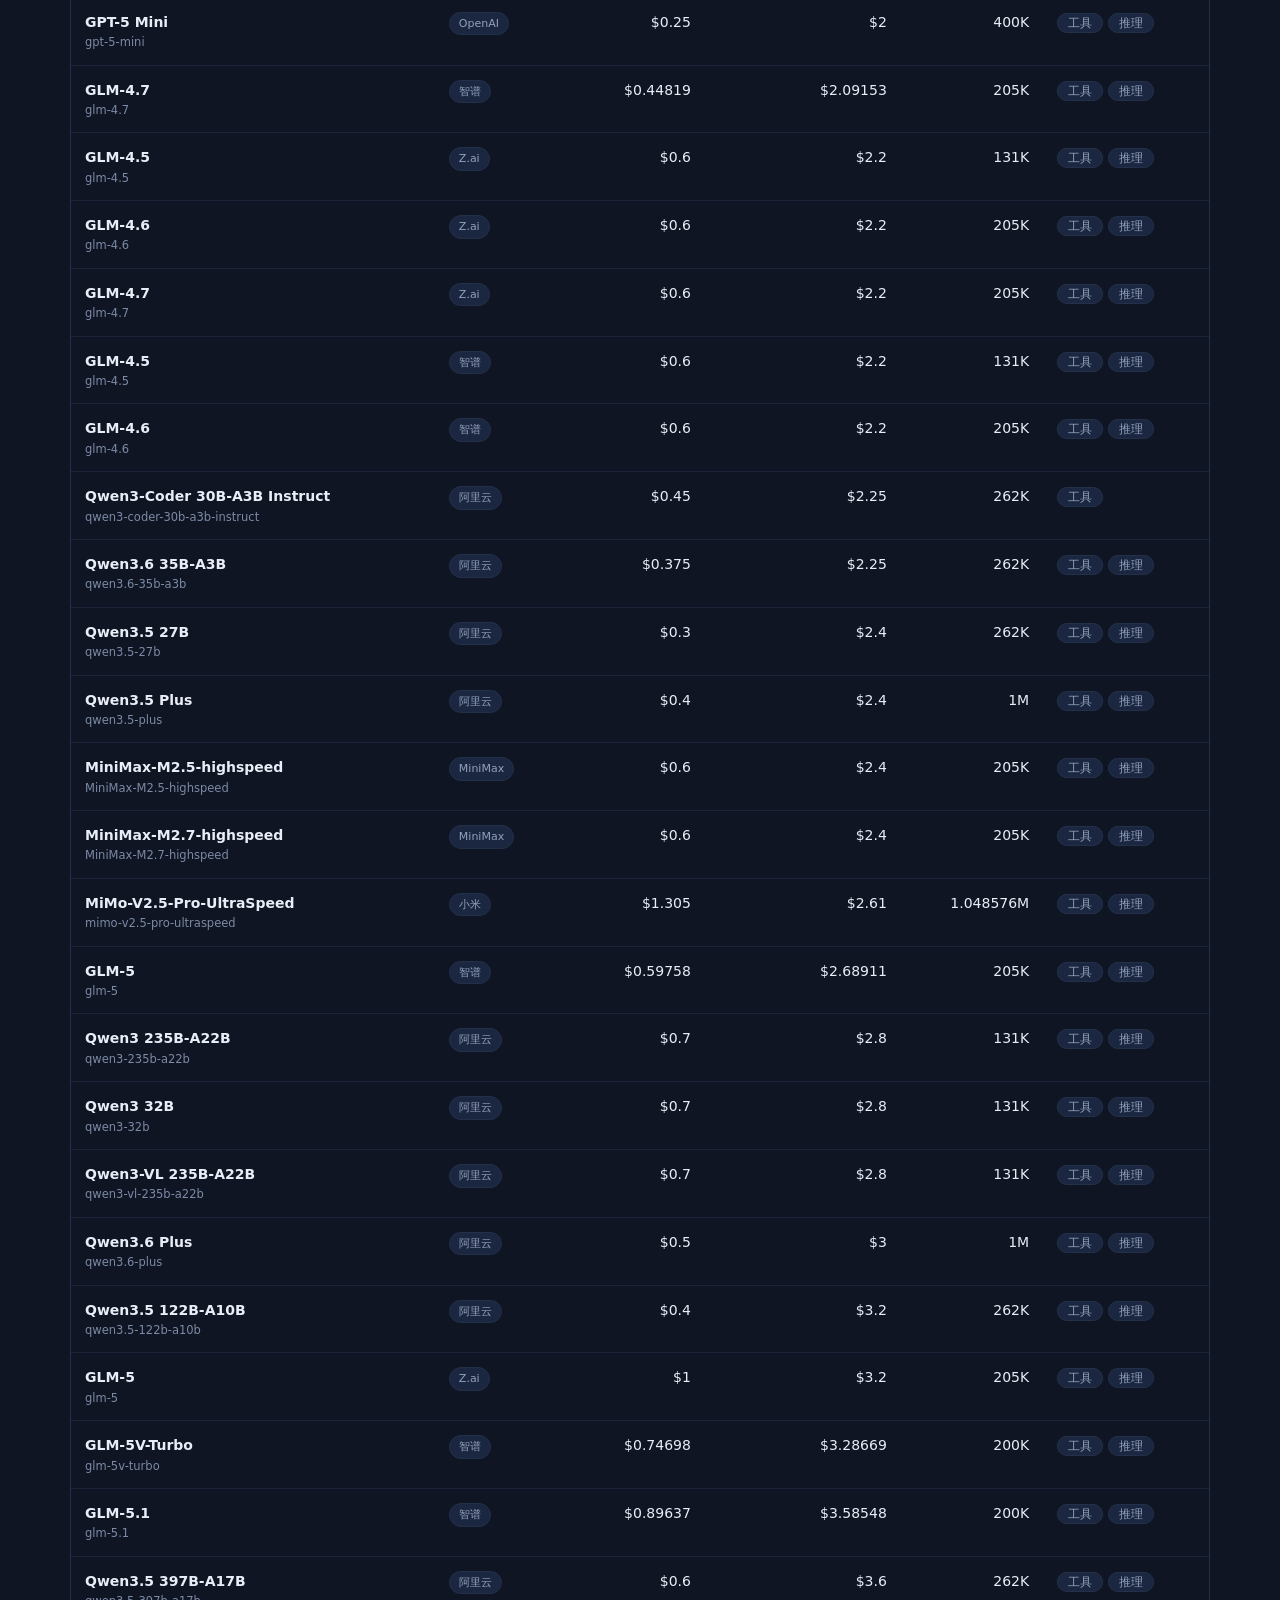
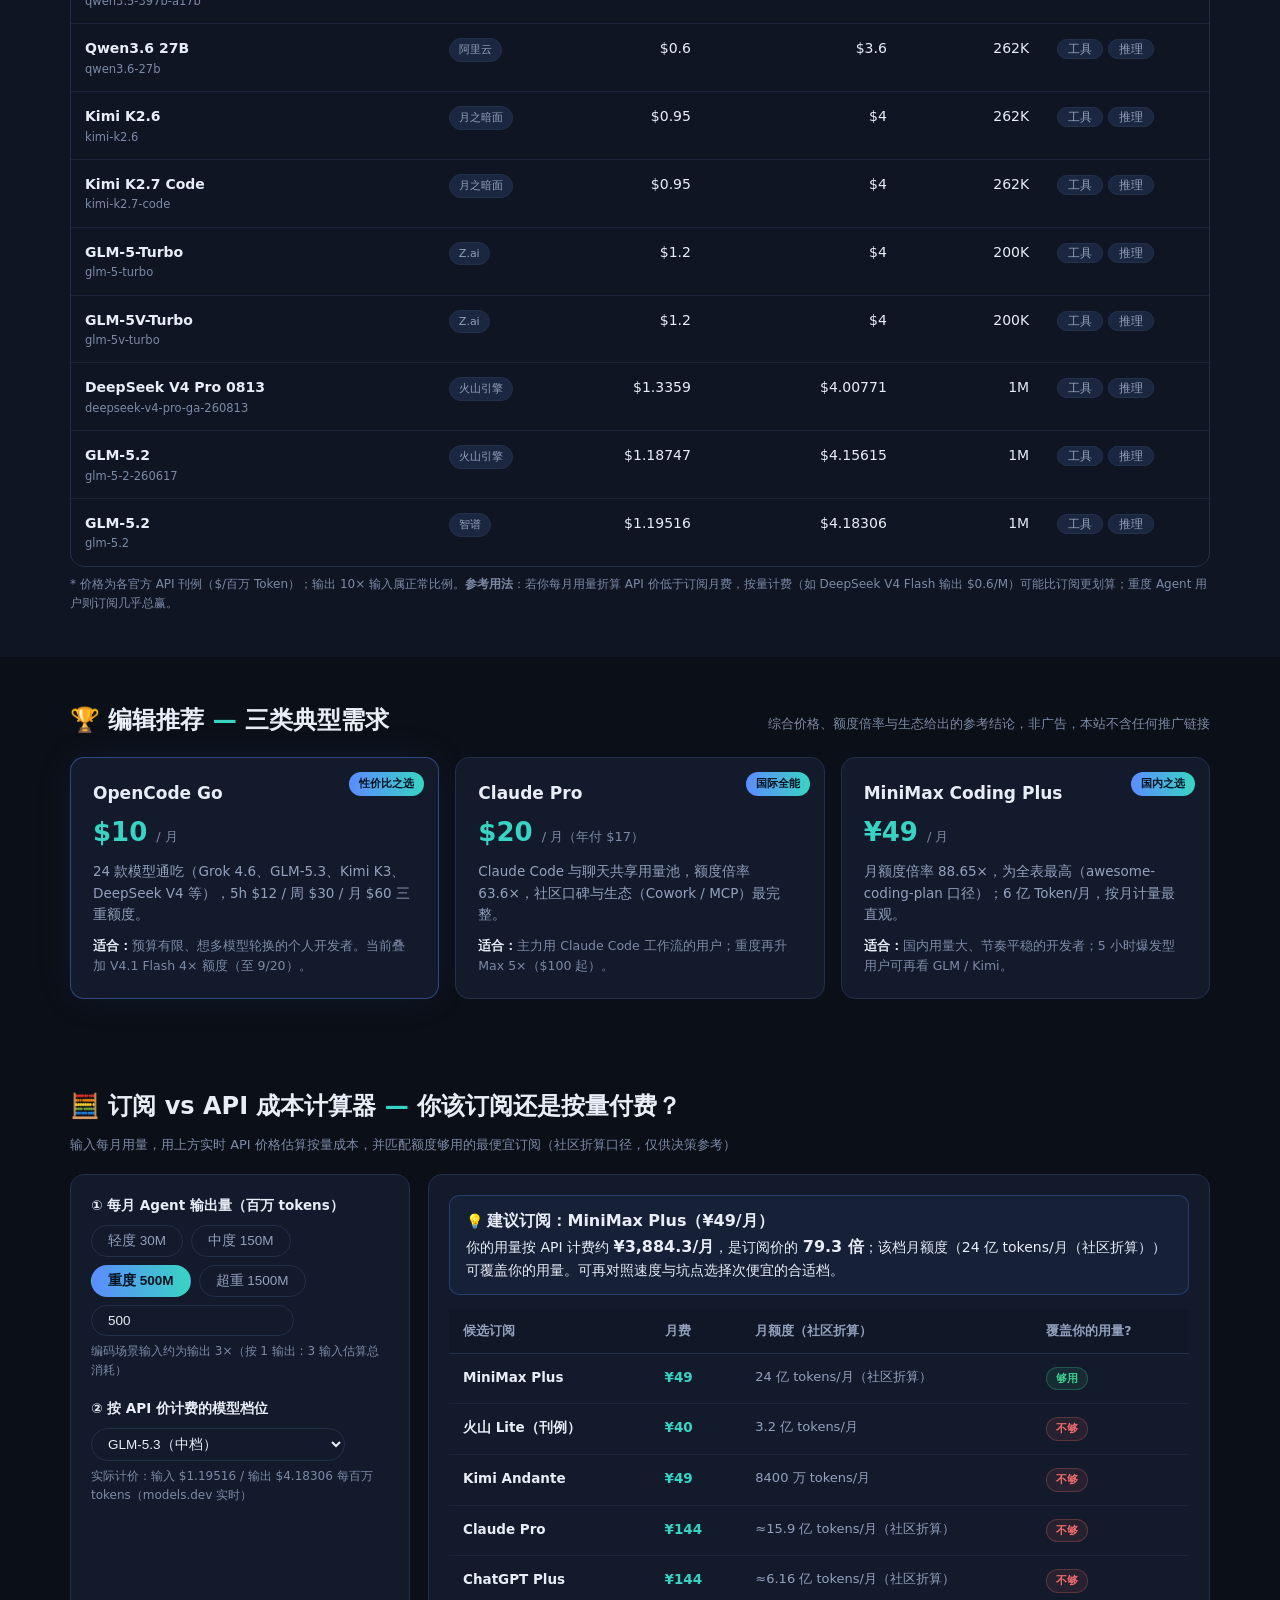
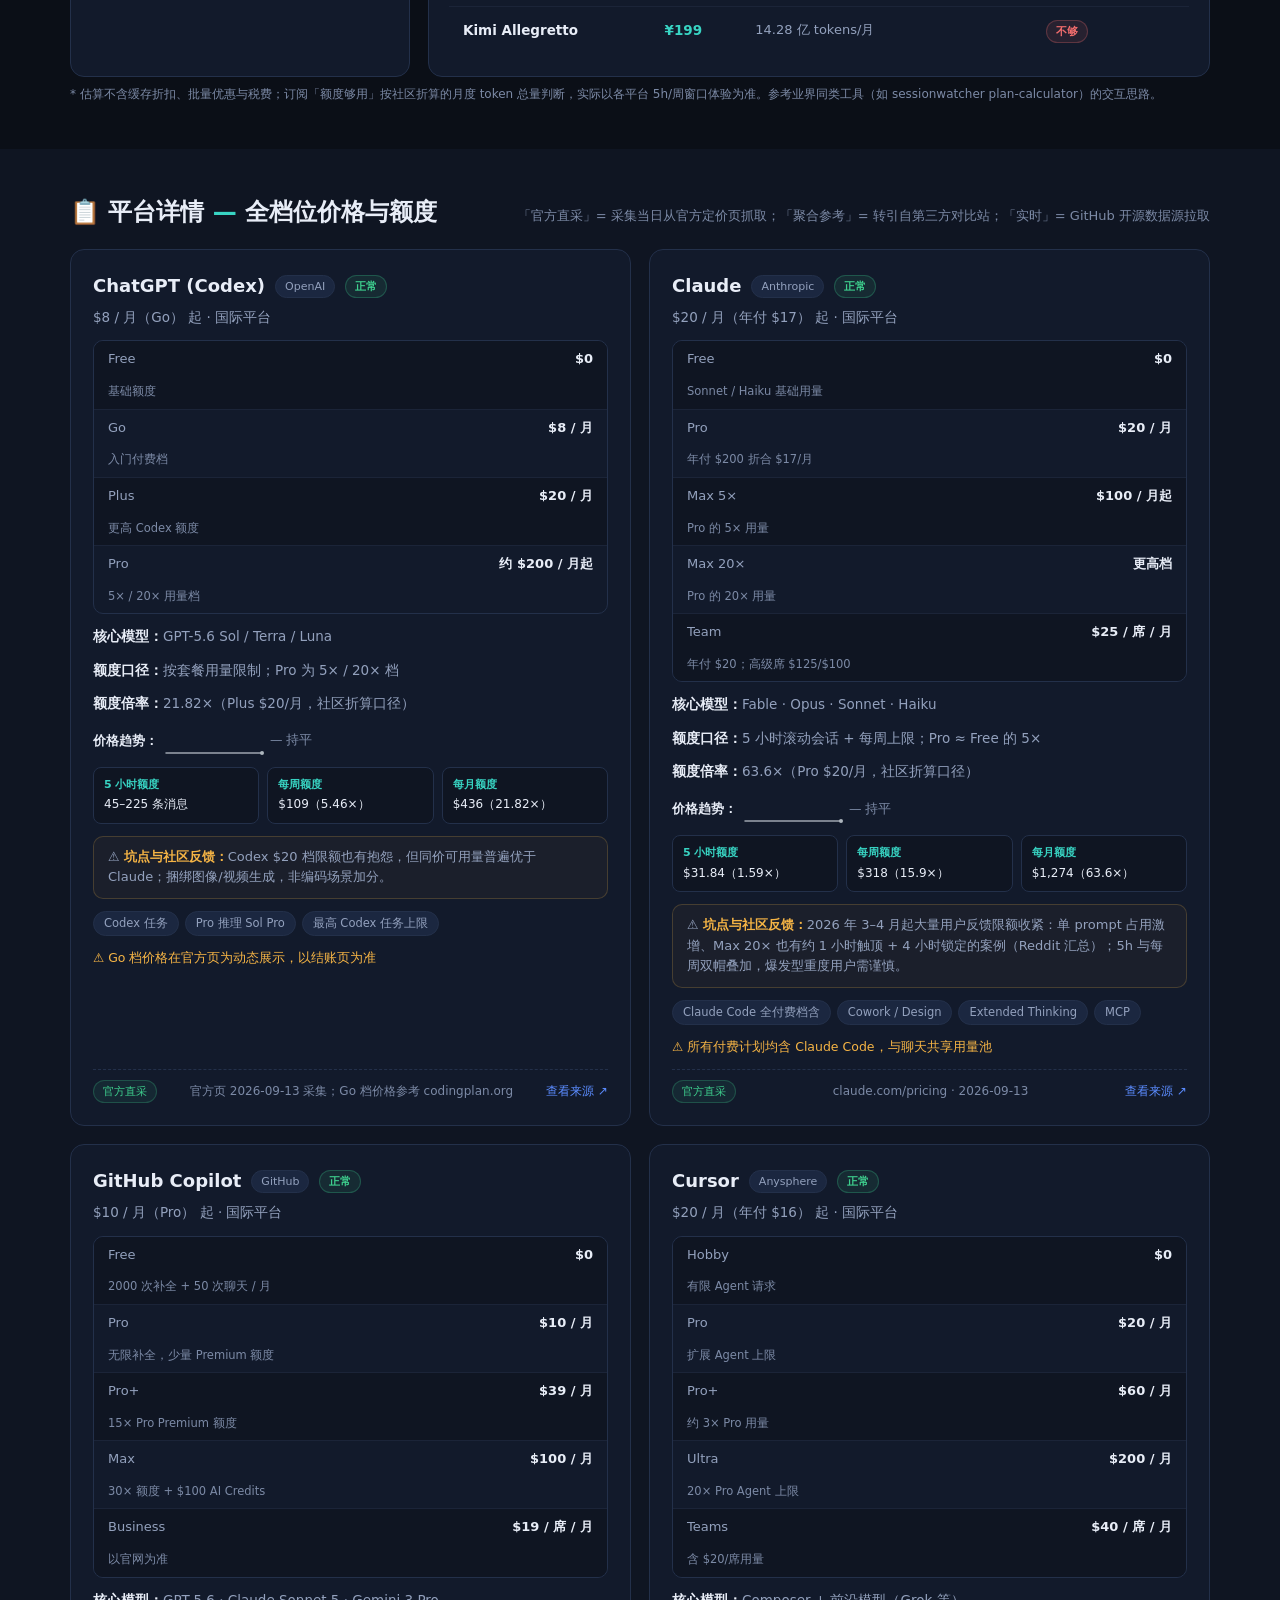
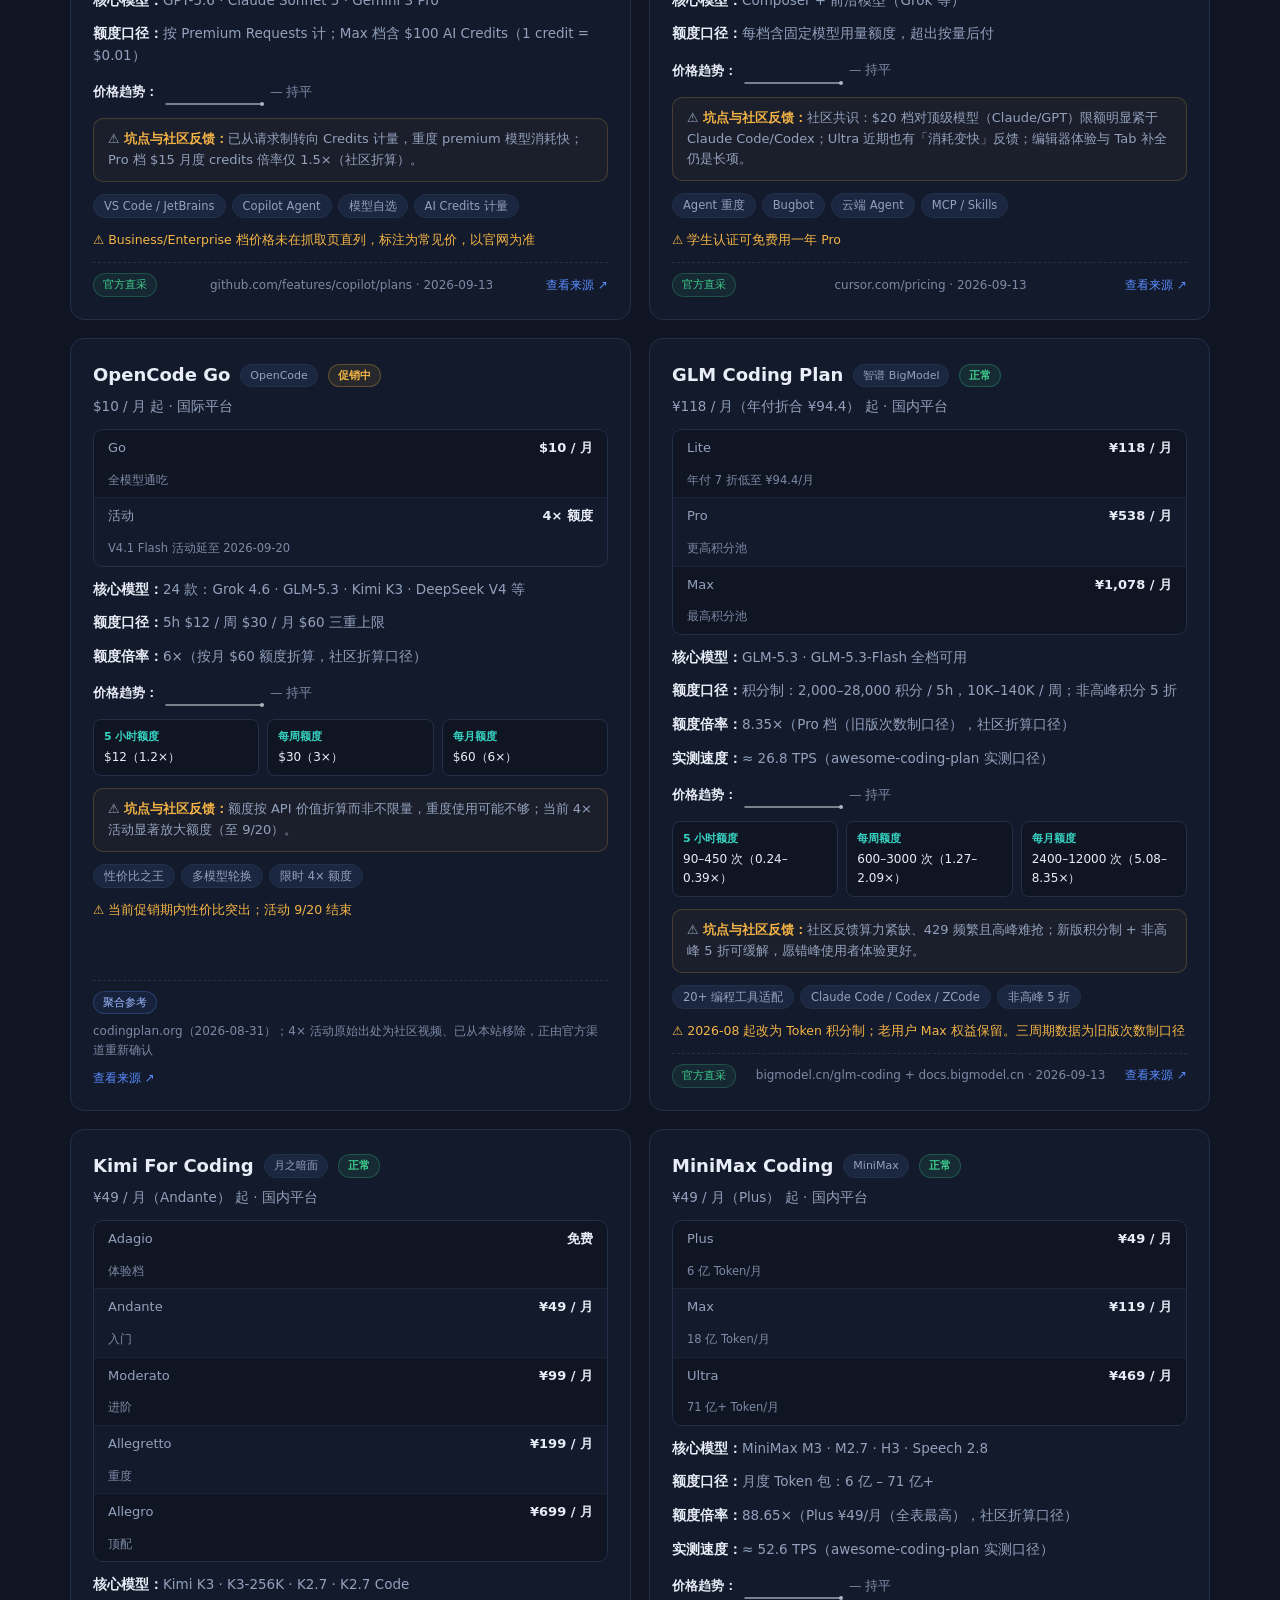
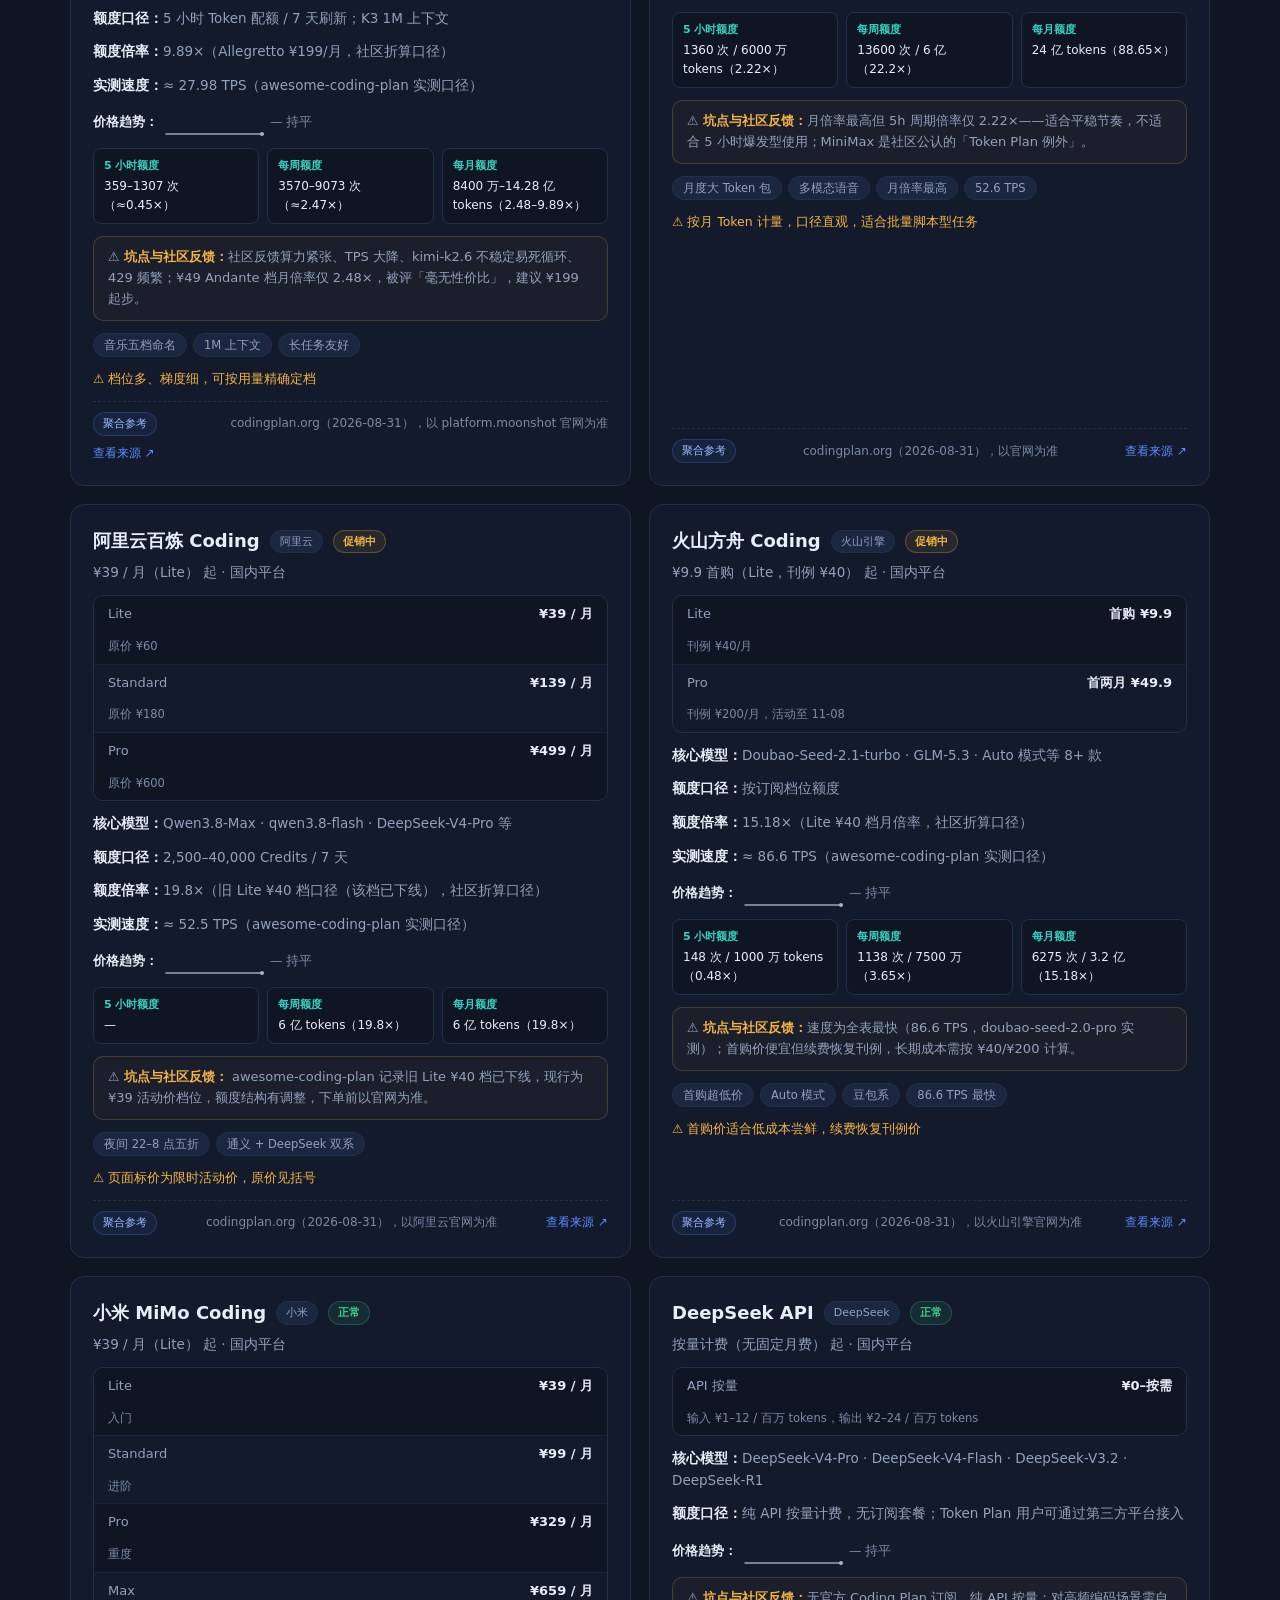
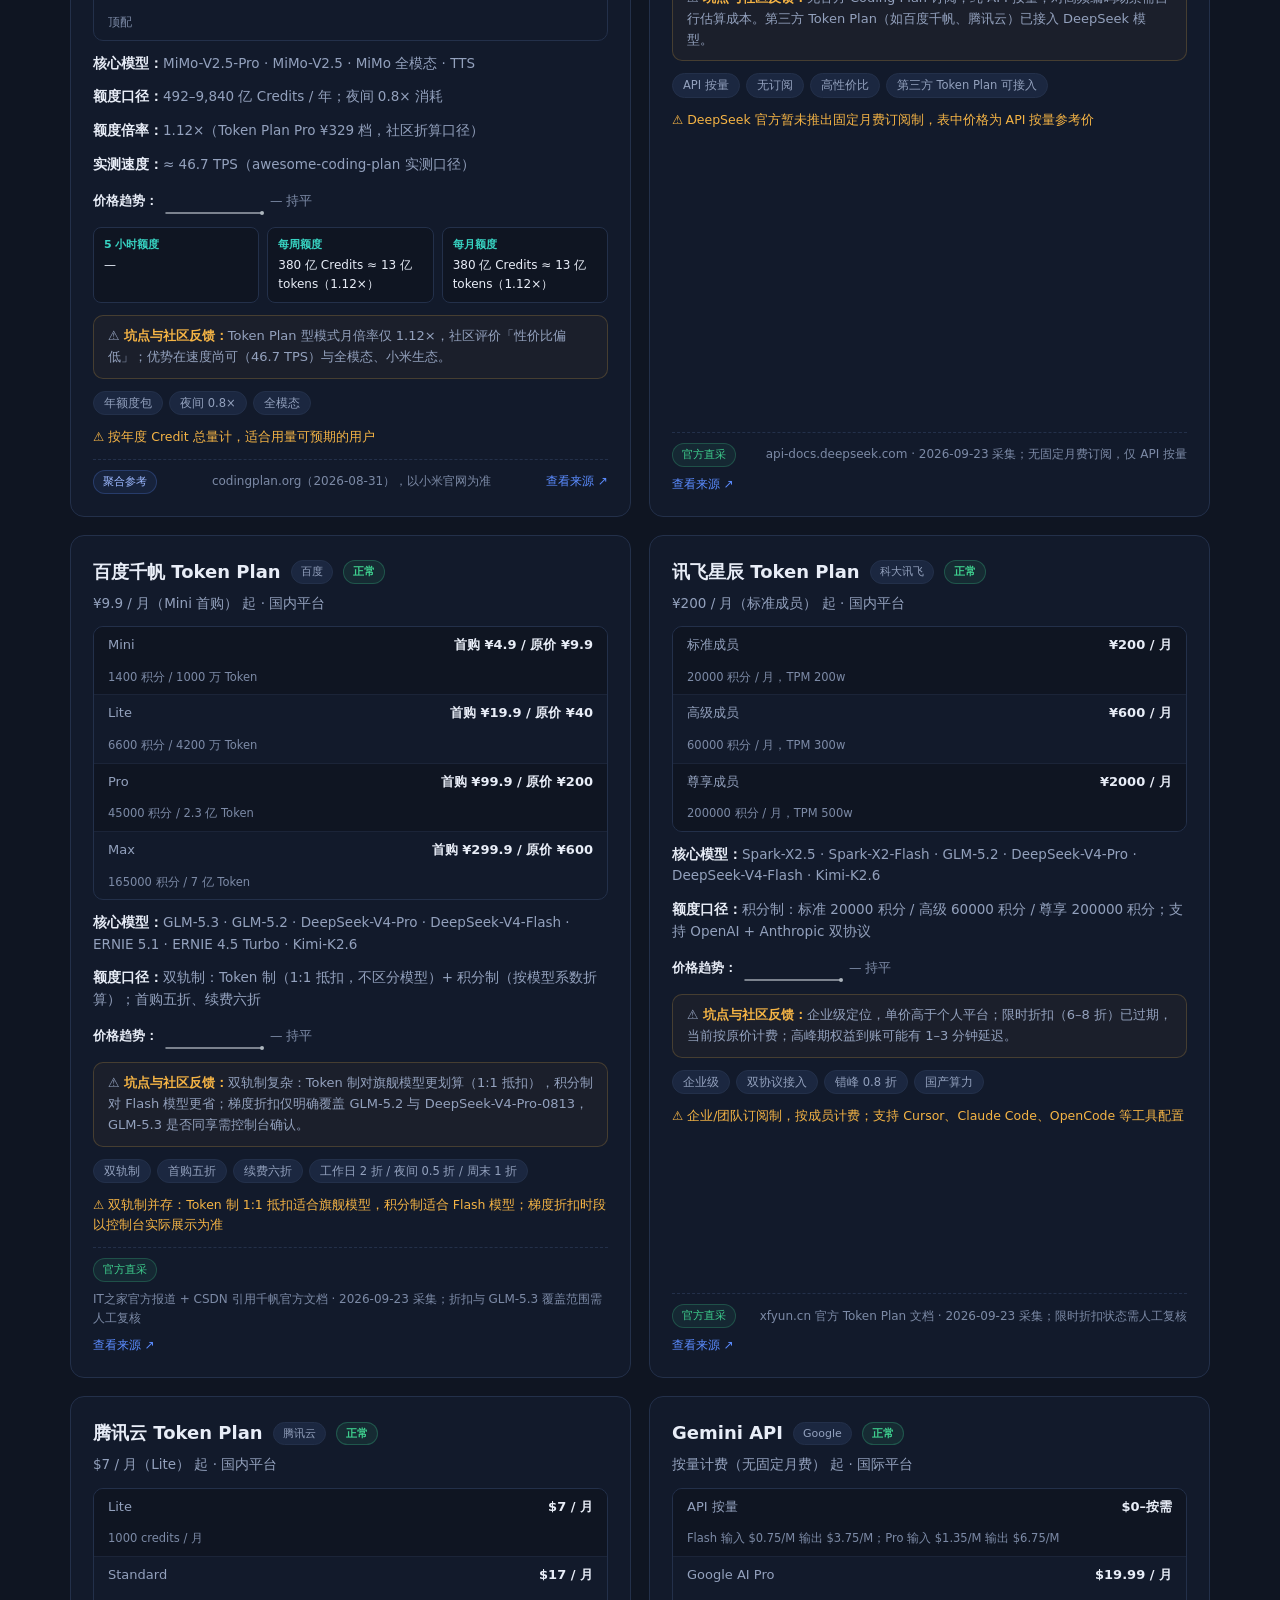
==== commit b7f281a7: "fix(calc): 计算器 7 档预设全部可选，下拉改为数据驱动" ====
--- a/index.html
+++ b/index.html
@@ -1,358 +1,357 @@
-<!DOCTYPE html>
-<html lang="zh-CN" dir="ltr">
-<!--
-  CodingPlan Radar — AI 编程订阅计划对比（纯静态，零依赖）
-  页面区块自上而下：header 导航 → hero 统计
-  → #compare 对比表 → #tokens Token 实时价格榜 → #calc 成本计算器 → #picks 编辑推荐
-  → #detail 平台详情卡片 → #ide IDE 订阅榜 → #freebies 白嫖/免费额度
-  → #dynamics 市场动态+线索队列+源健康+变更记录 → #repos 同类 GitHub 项目 → #faq → #policy → footer
-  （注：官方页变动告警 alerts.json 仍由每日巡检生成并用于开 issue，只是不再在首页展示横幅）
-  数据文件（data/manual/，人工维护）：plans.json（价格与档位）、calc-plans.json、calc-models.json、
-             ide-plans.json、changelog.json、repos.json、sources.json、promos.json、freebies.json
-  运行时数据（data/auto/，Actions 每日生成）：snapshot.json（兜底快照）、signals.json（线索）、
-             sourcehealth.json（每源抓取成败）、alerts.json（官方页变动待核实）、meta.json（巡检日期）、
-             price-history.json（价格趋势）、pagehash.json / pricebase.json（差异检测基线）、
-             reported.json（线索去重）、transients.json（auto-revert 回溯）
--->
-<head>
-<meta charset="UTF-8">
-<meta name="viewport" content="width=device-width, initial-scale=1.0">
-<title>CodingPlan Radar — AI 编程订阅计划对比（官方数据 + GitHub 实时源）</title>
-<meta name="description" content="AI Coding Plan 对比：ChatGPT / Claude / Copilot / Cursor / GLM / Kimi / MiniMax 等多个主流平台的价格、额度倍率横评；模型 Token API 价格实时榜接入 GitHub 开源数据库 models.dev。">
-<link rel="stylesheet" href="css/styles.css">
-<style>.skip-link{position:absolute;top:-40px;left:0;background:var(--accent);color:#fff;padding:8px 16px;z-index:100;font-size:14px;border-radius:0 0 8px 0;transition:top .2s}.skip-link:focus{top:0}.lang-switch{display:flex;gap:4px;margin-left:8px}.lang-btn{padding:3px 10px;border-radius:99px;border:1px solid var(--border);background:var(--card);color:var(--muted);font-size:12px;cursor:pointer}.lang-btn.on{background:var(--grad);color:#04121f;font-weight:700;border-color:transparent}.sr-only{position:absolute;width:1px;height:1px;padding:0;margin:-1px;overflow:hidden;clip:rect(0,0,0,0);white-space:nowrap;border:0}.compare-table{overflow-x:auto;border:1px solid var(--border);border-radius:var(--radius);background:var(--bg2)}.compare-table table{min-width:auto}.compare-table th{background:#101828;padding:10px 14px;font-size:13px;color:var(--text);border-bottom:1px solid var(--border)}.compare-table td{padding:10px 14px;border-bottom:1px solid #1b2438;font-size:13px}</style>
-</head>
-<body>
-<a href="#compare" class="skip-link">Skip to content</a>
-
-<header>
-  <div class="wrap nav-top">
-    <div class="logo">CodingPlan <span>Radar</span></div>
-    <div class="nav-right">
-      <div class="updated-pill">数据更新：<span id="data-date">—</span> · <span id="auto-pill">自动巡检：…</span></div>
-      <div class="lang-switch"><button class="lang-btn on" data-lang="zh" aria-label="切换中文">中</button><button class="lang-btn" data-lang="en" aria-label="Switch to English">EN</button></div>
-    </div>
-  </div>
-  <nav class="nav-links wrap">
-    <a href="#compare">对比表</a>
-    <a href="#tokens">Token 实时价格</a>
-    <a href="#calc">成本计算器</a>
-    <a href="#detail">平台详情</a>
-    <a href="#ide">IDE 订阅榜</a>
-    <a href="#freebies">白嫖额度</a>
-    <a href="#dynamics">市场动态</a>
-    <a href="#repos">同类项目</a>
-    <a href="#faq">FAQ</a>
-  </nav>
-</header>
-
-<div class="hero">
-  <div class="wrap">
-    <h1 id="hero-title">AI Coding Plan <em>横评对比</em><br>看得见来源的订阅指南</h1>
-    <p id="hero-desc"><span id="st-plat-desc">19</span> 个主流平台、30+ 付费档位：价格、额度口径与<b>额度倍率</b>（参考 GitHub 开源项目方法论）；另接入 models.dev 实时数据源，呈现 60+ 款编码模型的 Token API 价格性价比。</p>
-    <div class="stats">
-      <div class="stat"><b id="st-plat">19</b><small>对比平台</small></div>
-      <div class="stat"><b id="st-tier">69</b><small>付费档位</small></div>
-      <div class="stat"><b id="st-models">60+</b><small>实时模型价格</small></div>
-      <div class="stat"><b id="st-free">14</b><small>免费/白嫖额度</small></div>
-      <div class="stat"><b>每天 09:00</b><small>自动巡检</small></div>
-    </div>
-  </div>
-</div>
-
-<section id="compare">
-  <div class="wrap">
-    <div class="sec-head">
-      <h2 data-i18n="compareTitle">⚡ 快速对比表 <i>—</i> 价格 · 额度倍率 · 来源</h2>
-      <p>点击表头排序 · 起步价为最低付费档 · 倍率 = 额度折算价值 ÷ 月价（<a href="https://github.com/mahonzhan/awesome-coding-plan" target="_blank" rel="noopener noreferrer">awesome-coding-plan</a> 口径，社区估算仅供参考）</p>
-    </div>
-    <div class="toolbar">
-      <button class="chip on" data-filter="all" aria-pressed="true" data-i18n="all">全部</button>
-      <button class="chip" data-filter="intl" aria-pressed="false" data-i18n="intl">国际平台</button>
-      <button class="chip" data-filter="cn" aria-pressed="false" data-i18n="cn">国内平台</button>
-      <div class="grow"></div>
-      <button id="compare-btn" class="chip" data-action="compare" data-i18n="compareView">查看对比</button>
-      <button class="chip" data-action="clear" data-i18n="compareClear">清空对比</button>
-      <button class="chip" data-action="export" data-i18n="exportCSV">导出 CSV</button>
-      <input id="search" class="s" type="text" placeholder="搜索平台 / 模型 / 价格…" aria-label="搜索平台" data-i18n-ph="searchPlaceholder">
-      <select id="sort" aria-label="排序方式">
-        <option value="ratio" data-i18n="ratioSort">按额度倍率降序（性价比）</option>
-        <option value="price" data-i18n="priceAsc">按起步价升序</option>
-        <option value="price-desc" data-i18n="priceDesc">按起步价降序</option>
-        <option value="name" data-i18n="nameSort">按名称 A–Z</option>
-      </select>
-    </div>
-    <div id="compare-view" style="display:none;margin-bottom:16px"></div>
-    <div class="table-scroll">
-      <table>
-        <thead><tr>
-          <th scope="col" style="width:30px"><span class="sr-only">对比</span></th>
-          <th scope="col" data-k="name" data-i18n="platform">平台</th>
-          <th scope="col" data-k="price" data-i18n="startPrice">起步价（付费档）</th>
-          <th scope="col" data-k="ratio" data-i18n="ratio">额度倍率 ↑ 性价比</th>
-          <th scope="col" data-i18n="coreModels">核心模型</th>
-          <th scope="col" data-i18n="quota">额度口径</th>
-          <th scope="col" data-i18n="status">状态</th>
-          <th scope="col" data-i18n="dataSource">数据来源</th>
-        </tr></thead>
-        <tbody id="tbody"></tbody>
-      </table>
-    </div>
-    <p style="font-size:12px;color:var(--dim);margin-top:8px">* 倍率仅覆盖已有社区折算数据的档位（如 MiniMax Plus 88.65×、Claude Pro 63.6×、ChatGPT Plus 21.82×、Kimi Allegretto 9.89×、GLM Pro 8.35×），无数据的标「—」；各家计费口径不同，倍率高低≠实际体验好坏，需结合自己的使用节奏（5h / 周 / 月）判断。</p>
-  </div>
-</section>
-
-<section id="tokens" style="background:var(--bg2)">
-  <div class="wrap">
-    <div class="sec-head">
-      <h2 data-i18n="tokenTitle">💰 Token 实时价格榜 <i>—</i> API 按量计费参照系</h2>
-      <p>判断订阅值不值：先看这里模型按量多少钱。数据源为 GitHub 开源数据库 <a href="https://github.com/sst/models.dev" target="_blank" rel="noopener noreferrer">models.dev</a>，浏览器直连实时拉取</p>
-    </div>
-    <div class="statusbar" id="token-status"><span class="dot" id="token-dot"></span><span id="token-msg">正在连接 models.dev …</span></div>
-    <div class="toolbar">
-      <button class="chip on" data-tfilter="all" aria-pressed="true" data-i18n="allVendors">全部供应商</button>
-      <button class="chip" data-tfilter="cn" aria-pressed="false" data-i18n="cnModels">国产模型</button>
-      <button class="chip" data-tfilter="intl" aria-pressed="false" data-i18n="intlModels">国际模型</button>
-      <button class="chip on" data-ttool="1" aria-pressed="true" data-i18n="toolOnly">仅工具调用（适合 Coding）</button>
-      <div class="grow"></div>
-      <input id="tsearch" class="s" type="text" placeholder="搜索模型名…" aria-label="搜索模型" data-i18n-ph="modelSearch">
-      <select id="tsort" aria-label="Token价格排序">
-        <option value="out" data-i18n="outAsc">按输出价升序（便宜优先）</option>
-        <option value="out-desc" data-i18n="outDesc">按输出价降序</option>
-        <option value="in" data-i18n="inAsc">按输入价升序</option>
-      </select>
-    </div>
-    <div class="table-scroll">
-      <table style="min-width:820px">
-        <thead><tr>
-          <th scope="col" data-i18n="model">模型</th><th scope="col" data-i18n="vendor">供应商</th>
-          <th scope="col" data-tk="in" data-i18n="inPrice">输入 $/M ↑</th>
-          <th scope="col" data-tk="out" data-i18n="outPrice">输出 $/M ↑</th>
-          <th scope="col" data-i18n="context">上下文</th><th scope="col" data-i18n="ability">能力</th>
-        </tr></thead>
-        <tbody id="ttbody"><tr><td colspan="6" style="color:var(--dim)">加载中…</td></tr></tbody>
-      </table>
-    </div>
-    <p style="font-size:12px;color:var(--dim);margin-top:8px">* 价格为各官方 API 刊例（$/百万 Token）；输出 10× 输入属正常比例。<b>参考用法</b>：若你每月用量折算 API 价低于订阅月费，按量计费（如 DeepSeek V4 Flash 输出 $0.6/M）可能比订阅更划算；重度 Agent 用户则订阅几乎总赢。</p>
-  </div>
-</section>
-
-<section id="picks">
-  <div class="wrap">
-    <div class="sec-head">
-      <h2>🏆 编辑推荐 <i>—</i> 三类典型需求</h2>
-      <p>综合价格、额度倍率与生态给出的参考结论，非广告，本站不含任何推广链接</p>
-    </div>
-    <div class="picks">
-      <div class="pick star">
-        <span class="tag">性价比之选</span>
-        <h3>OpenCode Go</h3>
-        <div class="pr">$10 <small>/ 月</small></div>
-        <p>24 款模型通吃（Grok 4.6、GLM-5.3、Kimi K3、DeepSeek V4 等），5h $12 / 周 $30 / 月 $60 三重额度。</p>
-        <div class="why"><b>适合：</b>预算有限、想多模型轮换的个人开发者。当前叠加 V4.1 Flash 4× 额度（至 9/20）。</div>
-      </div>
-      <div class="pick">
-        <span class="tag">国际全能</span>
-        <h3>Claude Pro</h3>
-        <div class="pr">$20 <small>/ 月（年付 $17）</small></div>
-        <p>Claude Code 与聊天共享用量池，额度倍率 63.6×，社区口碑与生态（Cowork / MCP）最完整。</p>
-        <div class="why"><b>适合：</b>主力用 Claude Code 工作流的用户；重度再升 Max 5×（$100 起）。</div>
-      </div>
-      <div class="pick">
-        <span class="tag">国内之选</span>
-        <h3>MiniMax Coding Plus</h3>
-        <div class="pr">¥49 <small>/ 月</small></div>
-        <p>月额度倍率 88.65×，为全表最高（awesome-coding-plan 口径）；6 亿 Token/月，按月计量最直观。</p>
-        <div class="why"><b>适合：</b>国内用量大、节奏平稳的开发者；5 小时爆发型用户可再看 GLM / Kimi。</div>
-      </div>
-    </div>
-  </div>
-</section>
-
-<section id="calc">
-  <div class="wrap">
-    <div class="sec-head">
-      <h2 data-i18n="calcTitle">🧮 订阅 vs API 成本计算器 <i>—</i> 你该订阅还是按量付费？</h2>
-      <p>输入每月用量，用上方实时 API 价格估算按量成本，并匹配额度够用的最便宜订阅（社区折算口径，仅供决策参考）</p>
-    </div>
-    <div class="calc">
-      <div class="calc-in">
-        <div class="cfield">
-          <label data-i18n="monthlyOutput">① 每月 Agent 输出量（百万 tokens）</label>
-          <div class="presets">
-            <button class="chip" data-tok="30"><span data-i18n="light">轻度</span> 30M</button>
-            <button class="chip" data-tok="150"><span data-i18n="medium">中度</span> 150M</button>
-            <button class="chip on" data-tok="500"><span data-i18n="heavy">重度</span> 500M</button>
-            <button class="chip" data-tok="1500"><span data-i18n="ultra">超重</span> 1500M</button>
-          </div>
-          <input id="tok" class="s" type="number" min="1" value="500" style="margin-top:8px;max-width:220px">
-          <small class="hint" data-i18n="hintRatio">编码场景输入约为输出 3×（按 1 输出 : 3 输入估算总消耗）</small>
-        </div>
-        <div class="cfield">
-          <label data-i18n="modelTier">② 按 API 价计费的模型档位</label>
-          <select id="calcmodel">
-            <option value="0">DeepSeek V4 Flash（经济档）</option>
-            <option value="1" selected>GLM-5.3（中档）</option>
-            <option value="2">Claude Sonnet 5（高档）</option>
-          </select>
-          <small class="hint" id="calcprice"></small>
-        </div>
-      </div>
-      <div class="calc-out" id="calc-out"></div>
-    </div>
-    <p style="font-size:12px;color:var(--dim);margin-top:8px">* 估算不含缓存折扣、批量优惠与税费；订阅「额度够用」按社区折算的月度 token 总量判断，实际以各平台 5h/周窗口体验为准。参考业界同类工具（如 sessionwatcher plan-calculator）的交互思路。</p>
-  </div>
-</section>
-
-<section id="detail" style="background:var(--bg2)">
-  <div class="wrap">
-    <div class="sec-head">
-      <h2 data-i18n="detailTitle">📋 平台详情 <i>—</i> 全档位价格与额度</h2>
-      <p>「官方直采」= 采集当日从官方定价页抓取；「聚合参考」= 转引自第三方对比站；「实时」= GitHub 开源数据源拉取</p>
-    </div>
-    <div class="cards" id="cards"></div>
-  </div>
-</section>
-
-<section id="ide">
-  <div class="wrap">
-    <div class="sec-head">
-      <h2 data-i18n="ideTitle">🖥️ IDE / 编辑器订阅扩展榜 <i>—</i> $10–20 档横评</h2>
-      <p>来源：awesome-coding-plan IDE Plan 表（2026-09-13 检索）；倍率为社区折算口径</p>
-    </div>
-    <div class="table-scroll">
-      <table style="min-width:760px">
-        <thead><tr><th scope="col">工具</th><th scope="col">价格</th><th scope="col">额度倍率</th><th scope="col">要点</th></tr></thead>
-        <tbody id="idetbody"></tbody>
-      </table>
-    </div>
-  </div>
-</section>
-
-<section id="freebies" style="background:var(--bg2)">
-  <div class="wrap">
-    <div class="sec-head">
-      <h2 data-i18n="freebieTitle">🎁 白嫖 / 免费额度 <i>—</i> 有公开出处的正规免费额度</h2>
-      <p>只收录官方免费档、学生包、免费 API 额度与限时试用；<b>不收录逆向接口、共享账号、API 中转站</b>（原因见页面底部「数据说明」）。额度与规则随时可能调整，领取前请以官方页面为准</p>
-    </div>
-    <div id="freebies-retired"></div>
-    <div class="free-grid" id="freebies-grid"><p style="color:var(--dim)">加载中…</p></div>
-    <p style="font-size:12px;color:var(--dim);margin-top:12px">* 「证据」栏标注该条目的核实强度：<b>官方页面 / 官方文档</b> ＝ 本次实测可访问且正文直载；<b>社区转述</b> ＝ 权威度较低，需自行复核。每张卡片右下角的核对状态由<b>每日自动管道</b>刷新：来源页可访问且特征未变 → 正常；来源页抓取失败或特征关键词消失 → 自动挂「待复核」并写入每日巡检 issue。免费模型清单（OpenRouter :free）与模型刊例价同样由每日管道追踪变动。</p>
-  </div>
-</section>
-
-<section id="dynamics">
-  <div class="wrap">
-    <div class="sec-head">
-      <h2 data-i18n="dynamicsTitle">📡 市场动态 <i>—</i> 促销与停售追踪</h2>
-      <p>时间线由两部分组成：<b>人工确认</b>的促销 / 停售记录（到期自动标记「已结束」），以及每日巡检从官方渠道自动发现的最新线索（标注「机器线索 · 待人工确认」，核实后才写入价格表）。来源分级：官方直采（绿）＞ 实时数据源（青）＞ 聚合参考（蓝）＞ 社区情报（黄）</p>
-    </div>
-    <div class="timeline" id="promo-timeline"><p style="color:var(--dim)">加载中…</p></div>
-
-    <div class="sec-head" style="margin-top:36px"><h2 style="font-size:19px" data-i18n="signalTitle">🔎 自动发现的线索（机器产出，未经人工确认）</h2></div>
-    <div class="policy" id="signal-queue"></div>
-
-    <div class="sec-head" style="margin-top:36px"><h2 style="font-size:19px" data-i18n="healthTitle">🩺 信息源健康</h2></div>
-    <div id="source-health"></div>
-
-    <div class="sec-head" style="margin-top:36px"><h2 style="font-size:19px" data-i18n="changelogTitle">📝 本站变更记录</h2></div>
-    <div id="changelog"></div>
-  </div>
-</section>
-
-<section id="repos" style="background:var(--bg2)">
-  <div class="wrap">
-    <div class="sec-head">
-      <h2 data-i18n="reposTitle">🔗 同类 GitHub 项目 <i>—</i> 方法论与数据源</h2>
-      <p>本站的倍率口径与实时数据均来自以下开源项目，欢迎对照阅读</p>
-    </div>
-    <div class="repos" id="repos-grid"></div>
-  </div>
-</section>
-
-<section id="faq">
-  <div class="wrap">
-    <div class="sec-head"><h2 data-i18n="faqTitle">❓ FAQ 常见问题</h2></div>
-    <details open><summary>「额度口径」「额度倍率」分别是什么？</summary>
-      <div class="ans">额度口径 = 平台怎么计费：Claude 按「5 小时滚动会话 + 每周上限」、Cursor 按模型用量金额、Copilot 按 Premium Requests / AI Credits、国内多为积分 / Token 配额。额度倍率 = 把额度折算成钱再除以月价（<a href="https://github.com/mahonzhan/awesome-coding-plan" target="_blank" rel="noopener noreferrer">awesome-coding-plan</a> 的方法论），倍率越高名义性价比越高；但 MiniMax 月倍率 88.65× 最高、其 5h 周期倍率却一般——请按自己的使用节奏对号入座。</div>
-    </details>
-    <details><summary>Token 实时价格榜的数据从哪来？会不会是假的？</summary>
-      <div class="ans">浏览器直接从 <a href="https://models.dev/api.json" target="_blank" rel="noopener noreferrer">models.dev/api.json</a> 拉取（GitHub 开源项目 sst/models.dev，社区持续提交、CDN 分发，返回体带 CORS 全开放头）。拉取成功时页面显示绿色圆点和拉取时间；网络失败时自动降级到内置快照（黄色圆点，快照日期 2026-09-13），绝不伪造"实时"假象。</div>
-    </details>
-    <details><summary>价格会变吗？以哪个页面为准？</summary>
-      <div class="ans">会。AI 订阅价格与额度调整非常频繁（如 GLM 2026 年内就经历了次数制 → 积分制整体改版）。本站价格仅供决策参考，<b>付款前请务必以平台官网为准</b>；每个卡片底部附有来源链接与采集日期。</div>
-    </details>
-    <details><summary>数据多久更新一次？怎么保证真实性？</summary>
-      <div class="ans">① <b>每天 09:00</b>（北京时间）GitHub Actions 自动巡检：重生成 models.dev 兜底快照、对官方定价页做内容哈希变动检测、抓取官方 changelog / 状态页与公开社区订阅源、对比价格库与 OpenRouter 免费模型清单；② 官方页或价格库有变动，<b>自动挂「待核实」并开 issue</b>，人工核价后才改表；③ <b>模型 API 价格</b>每次打开页面实时拉取 models.dev（缓存 24 小时）；④ 来源分级：官方直采（绿标）&gt; 实时数据源（青标）&gt; 聚合参考（蓝标）&gt; 社区情报（黄标，仅作线索）。<b>每个源的抓取成败都公开在「市场动态 → 信息源健康」</b>，连续失败会标注为已失效——不做假巡检。</div>
-    </details>
-    <details><summary>按量计费和订阅到底怎么选？</summary>
-      <div class="ans">用上面的 Token 实时价格榜估算：轻度用户（每月折算 API 费 &lt; $10）选按量计费更便宜，如 DeepSeek V4 Flash（输出 $0.6/M）；中重度用户（每天数小时 Agent）订阅几乎必赢——Claude Pro 倍率 63.6× 意味着同等 API 用量要花 $1,272。处于中间地带就选 $10–20 档订阅 + 超出按量的混合模式（Cursor / Copilot 均支持）。</div>
-    </details>
-    <details><summary>本站有推广链接吗？</summary>
-      <div class="ans">没有。站内所有外链均为官方页面、官方文档或开源项目（GitHub 等），不含任何 referral / 返佣参数，推荐结论不受商业利益影响。</div>
-    </details>
-  </div>
-</section>
-
-<section id="policy" style="background:var(--bg2)">
-  <div class="wrap">
-    <div class="sec-head"><h2 data-i18n="policyTitle">🛡️ 数据说明与更新机制</h2></div>
-    <div class="policy">
-      <div class="pol"><div class="ico">🔎</div><h4>来源分级</h4>
-        <ul>
-          <li><b style="color:var(--ok)">官方直采</b>：claude.com、docs.github.com、cursor.com、bigmodel.cn、platform.kimi.com 等官方定价页/文档（每日哈希巡检）</li>
-          <li><b style="color:var(--accent2)">实时数据源</b>：models.dev API（GitHub: sst/models.dev）、OpenRouter 模型表、litellm 价格表（交叉校验）</li>
-          <li><b style="color:#9db9ff">聚合参考</b>：codingplan.org 等第三方对比站，逐条标注</li>
-          <li><b style="color:var(--warn)">社区情报</b>：Hacker News / 少数派 / IT之家 / 免费 API 汇总仓库提交流等公开信息源，<b>仅作线索</b>，固定黄色标注，不进入价格表</li>
-        </ul>
-      </div>
-      <div class="pol"><div class="ico">🗓️</div><h4>更新频率</h4>
-        <ul>
-          <li><b>每天 09:00</b>：GitHub Actions 自动巡检——重生成 models.dev 兜底快照、对官方定价页做哈希变动检测、抓取官方 changelog / 状态页 / 社区订阅源、对比价格库与免费模型清单</li>
-          <li><b>官方页有变动</b>：自动开 issue 提醒人工核价（列入每日巡检清单），核实后才改表</li>
-          <li><b>每次打开</b>：Token 价格榜实时拉取 models.dev（本地缓存 24h）</li>
-          <li><b>随时</b>：促销、涨价、停售等重大变动，人工确认后录入「市场动态」</li>
-        </ul>
-      </div>
-      <div class="pol"><div class="ico">🚫</div><h4>不收录的信息源</h4>
-        <ul>
-          <li><b>逆向 / 公益 / API 中转站</b>（free-one-api、chatanywhere 等）：违反上游 ToS，存在密钥泄露与封号风险，且项目随时消失</li>
-          <li><b>共享账号 / 合租</b>：涉及账号安全与平台条款风险</li>
-          <li><b>需登录 cookie 抓取的渠道</b>（小红书、即刻、公众号中转）：合规与稳定性均不可接受</li>
-          <li><b>对机器人返回验证页的页面</b>：如 OpenAI 定价页实测 403，不假装在监控</li>
-        </ul>
-      </div>
-      <div class="pol"><div class="ico">🩺</div><h4>巡检诚实性</h4>
-        <ul>
-          <li>每个信息源的抓取成败都记录在 <b>「市场动态 → 信息源健康」</b>，连续 3 天失败会标注为<b>已失效</b></li>
-          <li>失败不做静默跳过：早期版本曾因页面改版导致 2 个监控点长期失效而无人知晓，现已修复</li>
-          <li><b>抓不到的源就承认抓不到</b>：LINUX DO 与 V2EX 经双环境实测（大陆线路 + GitHub Actions 海外出口）均无法获取——前者 403 Cloudflare、后者空响应，属数据中心 IP 被拦截，自建服务器同样无效，已停用并改为人工巡览</li>
-          <li>JS 渲染的空壳页面（Qoder / CodeBuddy / 火山方舟计费页）明确标注为不可自动监控，不做假巡检</li>
-          <li><b>变动需二次确认</b>：页面内容变了不算数，要下一次巡检仍是同一个新值才告警（代价是真实变动晚一天），避免动态渲染页面天天误报</li>
-          <li><b>不稳定页面自动停用预警</b>：如 cursor.com/pricing 实测两次抓取正文长度都不同（渲染变体跳变），会被标记为「需人工核对」并停止自动告警</li>
-        </ul>
-      </div>
-      <div class="pol"><div class="ico">⚖️</div><h4>免责声明</h4>
-        <ul>
-          <li>价格与额度可能随时变化，付款前以官网为准</li>
-          <li>「额度倍率」为社区估算口径，不代表官方承诺价值</li>
-          <li>「编辑推荐」为基于公开数据的主观参考，非广告</li>
-          <li>聚合来源数据如与官方冲突，以官方为准并欢迎指正</li>
-          <li>免费额度条目仅供参考，领取条件与规则以官方为准</li>
-        </ul>
-      </div>
-    </div>
-  </div>
-</section>
-
-<footer>
-  <div class="wrap">
-    <div>CodingPlan Radar · AI 编程订阅计划对比 · 数据更新 <span id="foot-date">—</span></div>
-    <div>官方来源：claude.com · docs.github.com · cursor.com · docs.bigmodel.cn · platform.kimi.com · trae.ai · platform.minimaxi.com · help.aliyun.com · cloud.baidu.com　实时源：models.dev / OpenRouter</div>
-  </div>
-  <div class="wrap disclaimer">本站为静态信息聚合页面，与所列平台无商业关系；所有商标归各自所有者。</div>
-</footer>
-
-<script src="js/app.js"></script>
-</body>
-</html>
+<!DOCTYPE html>
+<html lang="zh-CN" dir="ltr">
+<!--
+  CodingPlan Radar — AI 编程订阅计划对比（纯静态，零依赖）
+  页面区块自上而下：header 导航 → hero 统计
+  → #compare 对比表 → #tokens Token 实时价格榜 → #calc 成本计算器 → #picks 编辑推荐
+  → #detail 平台详情卡片 → #ide IDE 订阅榜 → #freebies 白嫖/免费额度
+  → #dynamics 市场动态+线索队列+源健康+变更记录 → #repos 同类 GitHub 项目 → #faq → #policy → footer
+  （注：官方页变动告警 alerts.json 仍由每日巡检生成并用于开 issue，只是不再在首页展示横幅）
+  数据文件（data/manual/，人工维护）：plans.json（价格与档位）、calc-plans.json、calc-models.json、
+             ide-plans.json、changelog.json、repos.json、sources.json、promos.json、freebies.json
+  运行时数据（data/auto/，Actions 每日生成）：snapshot.json（兜底快照）、signals.json（线索）、
+             sourcehealth.json（每源抓取成败）、alerts.json（官方页变动待核实）、meta.json（巡检日期）、
+             price-history.json（价格趋势）、pagehash.json / pricebase.json（差异检测基线）、
+             reported.json（线索去重）、transients.json（auto-revert 回溯）
+-->
+<head>
+<meta charset="UTF-8">
+<meta name="viewport" content="width=device-width, initial-scale=1.0">
+<title>CodingPlan Radar — AI 编程订阅计划对比（官方数据 + GitHub 实时源）</title>
+<meta name="description" content="AI Coding Plan 对比：ChatGPT / Claude / Copilot / Cursor / GLM / Kimi / MiniMax 等多个主流平台的价格、额度倍率横评；模型 Token API 价格实时榜接入 GitHub 开源数据库 models.dev。">
+<link rel="stylesheet" href="css/styles.css">
+<style>.skip-link{position:absolute;top:-40px;left:0;background:var(--accent);color:#fff;padding:8px 16px;z-index:100;font-size:14px;border-radius:0 0 8px 0;transition:top .2s}.skip-link:focus{top:0}.lang-switch{display:flex;gap:4px;margin-left:8px}.lang-btn{padding:3px 10px;border-radius:99px;border:1px solid var(--border);background:var(--card);color:var(--muted);font-size:12px;cursor:pointer}.lang-btn.on{background:var(--grad);color:#04121f;font-weight:700;border-color:transparent}.sr-only{position:absolute;width:1px;height:1px;padding:0;margin:-1px;overflow:hidden;clip:rect(0,0,0,0);white-space:nowrap;border:0}.compare-table{overflow-x:auto;border:1px solid var(--border);border-radius:var(--radius);background:var(--bg2)}.compare-table table{min-width:auto}.compare-table th{background:#101828;padding:10px 14px;font-size:13px;color:var(--text);border-bottom:1px solid var(--border)}.compare-table td{padding:10px 14px;border-bottom:1px solid #1b2438;font-size:13px}</style>
+</head>
+<body>
+<a href="#compare" class="skip-link">Skip to content</a>
+
+<header>
+  <div class="wrap nav-top">
+    <div class="logo">CodingPlan <span>Radar</span></div>
+    <div class="nav-right">
+      <div class="updated-pill">数据更新：<span id="data-date">—</span> · <span id="auto-pill">自动巡检：…</span></div>
+      <div class="lang-switch"><button class="lang-btn on" data-lang="zh" aria-label="切换中文">中</button><button class="lang-btn" data-lang="en" aria-label="Switch to English">EN</button></div>
+    </div>
+  </div>
+  <nav class="nav-links wrap">
+    <a href="#compare">对比表</a>
+    <a href="#tokens">Token 实时价格</a>
+    <a href="#calc">成本计算器</a>
+    <a href="#detail">平台详情</a>
+    <a href="#ide">IDE 订阅榜</a>
+    <a href="#freebies">白嫖额度</a>
+    <a href="#dynamics">市场动态</a>
+    <a href="#repos">同类项目</a>
+    <a href="#faq">FAQ</a>
+  </nav>
+</header>
+
+<div class="hero">
+  <div class="wrap">
+    <h1 id="hero-title">AI Coding Plan <em>横评对比</em><br>看得见来源的订阅指南</h1>
+    <p id="hero-desc"><span id="st-plat-desc">19</span> 个主流平台、30+ 付费档位：价格、额度口径与<b>额度倍率</b>（参考 GitHub 开源项目方法论）；另接入 models.dev 实时数据源，呈现 60+ 款编码模型的 Token API 价格性价比。</p>
+    <div class="stats">
+      <div class="stat"><b id="st-plat">19</b><small>对比平台</small></div>
+      <div class="stat"><b id="st-tier">69</b><small>付费档位</small></div>
+      <div class="stat"><b id="st-models">60+</b><small>实时模型价格</small></div>
+      <div class="stat"><b id="st-free">14</b><small>免费/白嫖额度</small></div>
+      <div class="stat"><b>每天 09:00</b><small>自动巡检</small></div>
+    </div>
+  </div>
+</div>
+
+<section id="compare">
+  <div class="wrap">
+    <div class="sec-head">
+      <h2 data-i18n="compareTitle">⚡ 快速对比表 <i>—</i> 价格 · 额度倍率 · 来源</h2>
+      <p>点击表头排序 · 起步价为最低付费档 · 倍率 = 额度折算价值 ÷ 月价（<a href="https://github.com/mahonzhan/awesome-coding-plan" target="_blank" rel="noopener noreferrer">awesome-coding-plan</a> 口径，社区估算仅供参考）</p>
+    </div>
+    <div class="toolbar">
+      <button class="chip on" data-filter="all" aria-pressed="true" data-i18n="all">全部</button>
+      <button class="chip" data-filter="intl" aria-pressed="false" data-i18n="intl">国际平台</button>
+      <button class="chip" data-filter="cn" aria-pressed="false" data-i18n="cn">国内平台</button>
+      <div class="grow"></div>
+      <button id="compare-btn" class="chip" data-action="compare" data-i18n="compareView">查看对比</button>
+      <button class="chip" data-action="clear" data-i18n="compareClear">清空对比</button>
+      <button class="chip" data-action="export" data-i18n="exportCSV">导出 CSV</button>
+      <input id="search" class="s" type="text" placeholder="搜索平台 / 模型 / 价格…" aria-label="搜索平台" data-i18n-ph="searchPlaceholder">
+      <select id="sort" aria-label="排序方式">
+        <option value="ratio" data-i18n="ratioSort">按额度倍率降序（性价比）</option>
+        <option value="price" data-i18n="priceAsc">按起步价升序</option>
+        <option value="price-desc" data-i18n="priceDesc">按起步价降序</option>
+        <option value="name" data-i18n="nameSort">按名称 A–Z</option>
+      </select>
+    </div>
+    <div id="compare-view" style="display:none;margin-bottom:16px"></div>
+    <div class="table-scroll">
+      <table>
+        <thead><tr>
+          <th scope="col" style="width:30px"><span class="sr-only">对比</span></th>
+          <th scope="col" data-k="name" data-i18n="platform">平台</th>
+          <th scope="col" data-k="price" data-i18n="startPrice">起步价（付费档）</th>
+          <th scope="col" data-k="ratio" data-i18n="ratio">额度倍率 ↑ 性价比</th>
+          <th scope="col" data-i18n="coreModels">核心模型</th>
+          <th scope="col" data-i18n="quota">额度口径</th>
+          <th scope="col" data-i18n="status">状态</th>
+          <th scope="col" data-i18n="dataSource">数据来源</th>
+        </tr></thead>
+        <tbody id="tbody"></tbody>
+      </table>
+    </div>
+    <p style="font-size:12px;color:var(--dim);margin-top:8px">* 倍率仅覆盖已有社区折算数据的档位（如 MiniMax Plus 88.65×、Claude Pro 63.6×、ChatGPT Plus 21.82×、Kimi Allegretto 9.89×、GLM Pro 8.35×），无数据的标「—」；各家计费口径不同，倍率高低≠实际体验好坏，需结合自己的使用节奏（5h / 周 / 月）判断。</p>
+  </div>
+</section>
+
+<section id="tokens" style="background:var(--bg2)">
+  <div class="wrap">
+    <div class="sec-head">
+      <h2 data-i18n="tokenTitle">💰 Token 实时价格榜 <i>—</i> API 按量计费参照系</h2>
+      <p>判断订阅值不值：先看这里模型按量多少钱。数据源为 GitHub 开源数据库 <a href="https://github.com/sst/models.dev" target="_blank" rel="noopener noreferrer">models.dev</a>，浏览器直连实时拉取</p>
+    </div>
+    <div class="statusbar" id="token-status"><span class="dot" id="token-dot"></span><span id="token-msg">正在连接 models.dev …</span></div>
+    <div class="toolbar">
+      <button class="chip on" data-tfilter="all" aria-pressed="true" data-i18n="allVendors">全部供应商</button>
+      <button class="chip" data-tfilter="cn" aria-pressed="false" data-i18n="cnModels">国产模型</button>
+      <button class="chip" data-tfilter="intl" aria-pressed="false" data-i18n="intlModels">国际模型</button>
+      <button class="chip on" data-ttool="1" aria-pressed="true" data-i18n="toolOnly">仅工具调用（适合 Coding）</button>
+      <div class="grow"></div>
+      <input id="tsearch" class="s" type="text" placeholder="搜索模型名…" aria-label="搜索模型" data-i18n-ph="modelSearch">
+      <select id="tsort" aria-label="Token价格排序">
+        <option value="out" data-i18n="outAsc">按输出价升序（便宜优先）</option>
+        <option value="out-desc" data-i18n="outDesc">按输出价降序</option>
+        <option value="in" data-i18n="inAsc">按输入价升序</option>
+      </select>
+    </div>
+    <div class="table-scroll">
+      <table style="min-width:820px">
+        <thead><tr>
+          <th scope="col" data-i18n="model">模型</th><th scope="col" data-i18n="vendor">供应商</th>
+          <th scope="col" data-tk="in" data-i18n="inPrice">输入 $/M ↑</th>
+          <th scope="col" data-tk="out" data-i18n="outPrice">输出 $/M ↑</th>
+          <th scope="col" data-i18n="context">上下文</th><th scope="col" data-i18n="ability">能力</th>
+        </tr></thead>
+        <tbody id="ttbody"><tr><td colspan="6" style="color:var(--dim)">加载中…</td></tr></tbody>
+      </table>
+    </div>
+    <p style="font-size:12px;color:var(--dim);margin-top:8px">* 价格为各官方 API 刊例（$/百万 Token）；输出 10× 输入属正常比例。<b>参考用法</b>：若你每月用量折算 API 价低于订阅月费，按量计费（如 DeepSeek V4 Flash 输出 $0.6/M）可能比订阅更划算；重度 Agent 用户则订阅几乎总赢。</p>
+  </div>
+</section>
+
+<section id="picks">
+  <div class="wrap">
+    <div class="sec-head">
+      <h2>🏆 编辑推荐 <i>—</i> 三类典型需求</h2>
+      <p>综合价格、额度倍率与生态给出的参考结论，非广告，本站不含任何推广链接</p>
+    </div>
+    <div class="picks">
+      <div class="pick star">
+        <span class="tag">性价比之选</span>
+        <h3>OpenCode Go</h3>
+        <div class="pr">$10 <small>/ 月</small></div>
+        <p>24 款模型通吃（Grok 4.6、GLM-5.3、Kimi K3、DeepSeek V4 等），5h $12 / 周 $30 / 月 $60 三重额度。</p>
+        <div class="why"><b>适合：</b>预算有限、想多模型轮换的个人开发者。当前叠加 V4.1 Flash 4× 额度（至 9/20）。</div>
+      </div>
+      <div class="pick">
+        <span class="tag">国际全能</span>
+        <h3>Claude Pro</h3>
+        <div class="pr">$20 <small>/ 月（年付 $17）</small></div>
+        <p>Claude Code 与聊天共享用量池，额度倍率 63.6×，社区口碑与生态（Cowork / MCP）最完整。</p>
+        <div class="why"><b>适合：</b>主力用 Claude Code 工作流的用户；重度再升 Max 5×（$100 起）。</div>
+      </div>
+      <div class="pick">
+        <span class="tag">国内之选</span>
+        <h3>MiniMax Coding Plus</h3>
+        <div class="pr">¥49 <small>/ 月</small></div>
+        <p>月额度倍率 88.65×，为全表最高（awesome-coding-plan 口径）；6 亿 Token/月，按月计量最直观。</p>
+        <div class="why"><b>适合：</b>国内用量大、节奏平稳的开发者；5 小时爆发型用户可再看 GLM / Kimi。</div>
+      </div>
+    </div>
+  </div>
+</section>
+
+<section id="calc">
+  <div class="wrap">
+    <div class="sec-head">
+      <h2 data-i18n="calcTitle">🧮 订阅 vs API 成本计算器 <i>—</i> 你该订阅还是按量付费？</h2>
+      <p>输入每月用量，用上方实时 API 价格估算按量成本，并匹配额度够用的最便宜订阅（社区折算口径，仅供决策参考）</p>
+    </div>
+    <div class="calc">
+      <div class="calc-in">
+        <div class="cfield">
+          <label data-i18n="monthlyOutput">① 每月 Agent 输出量（百万 tokens）</label>
+          <div class="presets">
+            <button class="chip" data-tok="30"><span data-i18n="light">轻度</span> 30M</button>
+            <button class="chip" data-tok="150"><span data-i18n="medium">中度</span> 150M</button>
+            <button class="chip on" data-tok="500"><span data-i18n="heavy">重度</span> 500M</button>
+            <button class="chip" data-tok="1500"><span data-i18n="ultra">超重</span> 1500M</button>
+          </div>
+          <input id="tok" class="s" type="number" min="1" value="500" style="margin-top:8px;max-width:220px">
+          <small class="hint" data-i18n="hintRatio">编码场景输入约为输出 3×（按 1 输出 : 3 输入估算总消耗）</small>
+        </div>
+        <div class="cfield">
+          <label data-i18n="modelTier">② 按 API 价计费的模型档位</label>
+          <select id="calcmodel">
+            <!-- 选项由 js/app.js 的 populateCalcModels() 按 data/manual/calc-models.json 渲染。
+                 此处刻意留空：写死 option 会与数据源分叉，且只能覆盖前 3 档。 -->
+          </select>
+          <small class="hint" id="calcprice"></small>
+        </div>
+      </div>
+      <div class="calc-out" id="calc-out"></div>
+    </div>
+    <p style="font-size:12px;color:var(--dim);margin-top:8px">* 估算不含缓存折扣、批量优惠与税费；订阅「额度够用」按社区折算的月度 token 总量判断，实际以各平台 5h/周窗口体验为准。参考业界同类工具（如 sessionwatcher plan-calculator）的交互思路。</p>
+  </div>
+</section>
+
+<section id="detail" style="background:var(--bg2)">
+  <div class="wrap">
+    <div class="sec-head">
+      <h2 data-i18n="detailTitle">📋 平台详情 <i>—</i> 全档位价格与额度</h2>
+      <p>「官方直采」= 采集当日从官方定价页抓取；「聚合参考」= 转引自第三方对比站；「实时」= GitHub 开源数据源拉取</p>
+    </div>
+    <div class="cards" id="cards"></div>
+  </div>
+</section>
+
+<section id="ide">
+  <div class="wrap">
+    <div class="sec-head">
+      <h2 data-i18n="ideTitle">🖥️ IDE / 编辑器订阅扩展榜 <i>—</i> $10–20 档横评</h2>
+      <p>来源：awesome-coding-plan IDE Plan 表（2026-09-13 检索）；倍率为社区折算口径</p>
+    </div>
+    <div class="table-scroll">
+      <table style="min-width:760px">
+        <thead><tr><th scope="col">工具</th><th scope="col">价格</th><th scope="col">额度倍率</th><th scope="col">要点</th></tr></thead>
+        <tbody id="idetbody"></tbody>
+      </table>
+    </div>
+  </div>
+</section>
+
+<section id="freebies" style="background:var(--bg2)">
+  <div class="wrap">
+    <div class="sec-head">
+      <h2 data-i18n="freebieTitle">🎁 白嫖 / 免费额度 <i>—</i> 有公开出处的正规免费额度</h2>
+      <p>只收录官方免费档、学生包、免费 API 额度与限时试用；<b>不收录逆向接口、共享账号、API 中转站</b>（原因见页面底部「数据说明」）。额度与规则随时可能调整，领取前请以官方页面为准</p>
+    </div>
+    <div id="freebies-retired"></div>
+    <div class="free-grid" id="freebies-grid"><p style="color:var(--dim)">加载中…</p></div>
+    <p style="font-size:12px;color:var(--dim);margin-top:12px">* 「证据」栏标注该条目的核实强度：<b>官方页面 / 官方文档</b> ＝ 本次实测可访问且正文直载；<b>社区转述</b> ＝ 权威度较低，需自行复核。每张卡片右下角的核对状态由<b>每日自动管道</b>刷新：来源页可访问且特征未变 → 正常；来源页抓取失败或特征关键词消失 → 自动挂「待复核」并写入每日巡检 issue。免费模型清单（OpenRouter :free）与模型刊例价同样由每日管道追踪变动。</p>
+  </div>
+</section>
+
+<section id="dynamics">
+  <div class="wrap">
+    <div class="sec-head">
+      <h2 data-i18n="dynamicsTitle">📡 市场动态 <i>—</i> 促销与停售追踪</h2>
+      <p>时间线由两部分组成：<b>人工确认</b>的促销 / 停售记录（到期自动标记「已结束」），以及每日巡检从官方渠道自动发现的最新线索（标注「机器线索 · 待人工确认」，核实后才写入价格表）。来源分级：官方直采（绿）＞ 实时数据源（青）＞ 聚合参考（蓝）＞ 社区情报（黄）</p>
+    </div>
+    <div class="timeline" id="promo-timeline"><p style="color:var(--dim)">加载中…</p></div>
+
+    <div class="sec-head" style="margin-top:36px"><h2 style="font-size:19px" data-i18n="signalTitle">🔎 自动发现的线索（机器产出，未经人工确认）</h2></div>
+    <div class="policy" id="signal-queue"></div>
+
+    <div class="sec-head" style="margin-top:36px"><h2 style="font-size:19px" data-i18n="healthTitle">🩺 信息源健康</h2></div>
+    <div id="source-health"></div>
+
+    <div class="sec-head" style="margin-top:36px"><h2 style="font-size:19px" data-i18n="changelogTitle">📝 本站变更记录</h2></div>
+    <div id="changelog"></div>
+  </div>
+</section>
+
+<section id="repos" style="background:var(--bg2)">
+  <div class="wrap">
+    <div class="sec-head">
+      <h2 data-i18n="reposTitle">🔗 同类 GitHub 项目 <i>—</i> 方法论与数据源</h2>
+      <p>本站的倍率口径与实时数据均来自以下开源项目，欢迎对照阅读</p>
+    </div>
+    <div class="repos" id="repos-grid"></div>
+  </div>
+</section>
+
+<section id="faq">
+  <div class="wrap">
+    <div class="sec-head"><h2 data-i18n="faqTitle">❓ FAQ 常见问题</h2></div>
+    <details open><summary>「额度口径」「额度倍率」分别是什么？</summary>
+      <div class="ans">额度口径 = 平台怎么计费：Claude 按「5 小时滚动会话 + 每周上限」、Cursor 按模型用量金额、Copilot 按 Premium Requests / AI Credits、国内多为积分 / Token 配额。额度倍率 = 把额度折算成钱再除以月价（<a href="https://github.com/mahonzhan/awesome-coding-plan" target="_blank" rel="noopener noreferrer">awesome-coding-plan</a> 的方法论），倍率越高名义性价比越高；但 MiniMax 月倍率 88.65× 最高、其 5h 周期倍率却一般——请按自己的使用节奏对号入座。</div>
+    </details>
+    <details><summary>Token 实时价格榜的数据从哪来？会不会是假的？</summary>
+      <div class="ans">浏览器直接从 <a href="https://models.dev/api.json" target="_blank" rel="noopener noreferrer">models.dev/api.json</a> 拉取（GitHub 开源项目 sst/models.dev，社区持续提交、CDN 分发，返回体带 CORS 全开放头）。拉取成功时页面显示绿色圆点和拉取时间；网络失败时自动降级到内置快照（黄色圆点，快照日期 2026-09-13），绝不伪造"实时"假象。</div>
+    </details>
+    <details><summary>价格会变吗？以哪个页面为准？</summary>
+      <div class="ans">会。AI 订阅价格与额度调整非常频繁（如 GLM 2026 年内就经历了次数制 → 积分制整体改版）。本站价格仅供决策参考，<b>付款前请务必以平台官网为准</b>；每个卡片底部附有来源链接与采集日期。</div>
+    </details>
+    <details><summary>数据多久更新一次？怎么保证真实性？</summary>
+      <div class="ans">① <b>每天 09:00</b>（北京时间）GitHub Actions 自动巡检：重生成 models.dev 兜底快照、对官方定价页做内容哈希变动检测、抓取官方 changelog / 状态页与公开社区订阅源、对比价格库与 OpenRouter 免费模型清单；② 官方页或价格库有变动，<b>自动挂「待核实」并开 issue</b>，人工核价后才改表；③ <b>模型 API 价格</b>每次打开页面实时拉取 models.dev（缓存 24 小时）；④ 来源分级：官方直采（绿标）&gt; 实时数据源（青标）&gt; 聚合参考（蓝标）&gt; 社区情报（黄标，仅作线索）。<b>每个源的抓取成败都公开在「市场动态 → 信息源健康」</b>，连续失败会标注为已失效——不做假巡检。</div>
+    </details>
+    <details><summary>按量计费和订阅到底怎么选？</summary>
+      <div class="ans">用上面的 Token 实时价格榜估算：轻度用户（每月折算 API 费 &lt; $10）选按量计费更便宜，如 DeepSeek V4 Flash（输出 $0.6/M）；中重度用户（每天数小时 Agent）订阅几乎必赢——Claude Pro 倍率 63.6× 意味着同等 API 用量要花 $1,272。处于中间地带就选 $10–20 档订阅 + 超出按量的混合模式（Cursor / Copilot 均支持）。</div>
+    </details>
+    <details><summary>本站有推广链接吗？</summary>
+      <div class="ans">没有。站内所有外链均为官方页面、官方文档或开源项目（GitHub 等），不含任何 referral / 返佣参数，推荐结论不受商业利益影响。</div>
+    </details>
+  </div>
+</section>
+
+<section id="policy" style="background:var(--bg2)">
+  <div class="wrap">
+    <div class="sec-head"><h2 data-i18n="policyTitle">🛡️ 数据说明与更新机制</h2></div>
+    <div class="policy">
+      <div class="pol"><div class="ico">🔎</div><h4>来源分级</h4>
+        <ul>
+          <li><b style="color:var(--ok)">官方直采</b>：claude.com、docs.github.com、cursor.com、bigmodel.cn、platform.kimi.com 等官方定价页/文档（每日哈希巡检）</li>
+          <li><b style="color:var(--accent2)">实时数据源</b>：models.dev API（GitHub: sst/models.dev）、OpenRouter 模型表、litellm 价格表（交叉校验）</li>
+          <li><b style="color:#9db9ff">聚合参考</b>：codingplan.org 等第三方对比站，逐条标注</li>
+          <li><b style="color:var(--warn)">社区情报</b>：Hacker News / 少数派 / IT之家 / 免费 API 汇总仓库提交流等公开信息源，<b>仅作线索</b>，固定黄色标注，不进入价格表</li>
+        </ul>
+      </div>
+      <div class="pol"><div class="ico">🗓️</div><h4>更新频率</h4>
+        <ul>
+          <li><b>每天 09:00</b>：GitHub Actions 自动巡检——重生成 models.dev 兜底快照、对官方定价页做哈希变动检测、抓取官方 changelog / 状态页 / 社区订阅源、对比价格库与免费模型清单</li>
+          <li><b>官方页有变动</b>：自动开 issue 提醒人工核价（列入每日巡检清单），核实后才改表</li>
+          <li><b>每次打开</b>：Token 价格榜实时拉取 models.dev（本地缓存 24h）</li>
+          <li><b>随时</b>：促销、涨价、停售等重大变动，人工确认后录入「市场动态」</li>
+        </ul>
+      </div>
+      <div class="pol"><div class="ico">🚫</div><h4>不收录的信息源</h4>
+        <ul>
+          <li><b>逆向 / 公益 / API 中转站</b>（free-one-api、chatanywhere 等）：违反上游 ToS，存在密钥泄露与封号风险，且项目随时消失</li>
+          <li><b>共享账号 / 合租</b>：涉及账号安全与平台条款风险</li>
+          <li><b>需登录 cookie 抓取的渠道</b>（小红书、即刻、公众号中转）：合规与稳定性均不可接受</li>
+          <li><b>对机器人返回验证页的页面</b>：如 OpenAI 定价页实测 403，不假装在监控</li>
+        </ul>
+      </div>
+      <div class="pol"><div class="ico">🩺</div><h4>巡检诚实性</h4>
+        <ul>
+          <li>每个信息源的抓取成败都记录在 <b>「市场动态 → 信息源健康」</b>，连续 3 天失败会标注为<b>已失效</b></li>
+          <li>失败不做静默跳过：早期版本曾因页面改版导致 2 个监控点长期失效而无人知晓，现已修复</li>
+          <li><b>抓不到的源就承认抓不到</b>：LINUX DO 与 V2EX 经双环境实测（大陆线路 + GitHub Actions 海外出口）均无法获取——前者 403 Cloudflare、后者空响应，属数据中心 IP 被拦截，自建服务器同样无效，已停用并改为人工巡览</li>
+          <li>JS 渲染的空壳页面（Qoder / CodeBuddy / 火山方舟计费页）明确标注为不可自动监控，不做假巡检</li>
+          <li><b>变动需二次确认</b>：页面内容变了不算数，要下一次巡检仍是同一个新值才告警（代价是真实变动晚一天），避免动态渲染页面天天误报</li>
+          <li><b>不稳定页面自动停用预警</b>：如 cursor.com/pricing 实测两次抓取正文长度都不同（渲染变体跳变），会被标记为「需人工核对」并停止自动告警</li>
+        </ul>
+      </div>
+      <div class="pol"><div class="ico">⚖️</div><h4>免责声明</h4>
+        <ul>
+          <li>价格与额度可能随时变化，付款前以官网为准</li>
+          <li>「额度倍率」为社区估算口径，不代表官方承诺价值</li>
+          <li>「编辑推荐」为基于公开数据的主观参考，非广告</li>
+          <li>聚合来源数据如与官方冲突，以官方为准并欢迎指正</li>
+          <li>免费额度条目仅供参考，领取条件与规则以官方为准</li>
+        </ul>
+      </div>
+    </div>
+  </div>
+</section>
+
+<footer>
+  <div class="wrap">
+    <div>CodingPlan Radar · AI 编程订阅计划对比 · 数据更新 <span id="foot-date">—</span></div>
+    <div>官方来源：claude.com · docs.github.com · cursor.com · docs.bigmodel.cn · platform.kimi.com · trae.ai · platform.minimaxi.com · help.aliyun.com · cloud.baidu.com　实时源：models.dev / OpenRouter</div>
+  </div>
+  <div class="wrap disclaimer">本站为静态信息聚合页面，与所列平台无商业关系；所有商标归各自所有者。</div>
+</footer>
+
+<script src="js/app.js"></script>
+</body>
+</html>
--- a/css/styles.css
+++ b/css/styles.css
@@ -1,243 +1,243 @@
-/* ===== base ===== */
-:root{
-  --bg:#0b0f17; --bg2:#0f1522; --card:#121a2b;
-  --border:#23304a; --text:#e8edf7; --muted:#93a1bd; --dim:#7c8aa6;
-  --accent:#5b8cff; --accent2:#38d4c3; --grad:linear-gradient(90deg,#5b8cff,#38d4c3);
-  --ok:#3ecf8e; --warn:#f5b445; --bad:#f26d6d; --chip:#1b2740; --radius:14px;
-}
-*{margin:0;padding:0;box-sizing:border-box}
-html{scroll-behavior:smooth}
-body{background:var(--bg);color:var(--text);font-family:"Segoe UI","PingFang SC","Microsoft YaHei",system-ui,sans-serif;line-height:1.6}
-a{color:var(--accent);text-decoration:none}
-a:hover{text-decoration:underline}
-.wrap{max-width:1180px;margin:0 auto;padding:0 20px}
-
-/* ===== 无障碍基线（2026-10-05） ===== */
-/* 此前全站只有 input.s:focus 一处焦点反馈，键盘 Tab 到 chip / button / select / summary 时
-   完全看不到焦点落在哪。用 :focus-visible 而非 :focus，鼠标操作不会留下常驻描边。 */
-/* 输入框与 select 原本写了 outline:none，需要显式提高优先级才能拿到焦点环 */
-:focus-visible,input.s:focus-visible,select:focus-visible{outline:2px solid var(--accent);outline-offset:2px}
-/* details 带 overflow:hidden，FAQ 的 summary 外扩描边会被裁掉，改为内缩 */
-summary:focus-visible{outline-offset:-2px}
-/* --accent 在本站深色底上对比度 6.06:1，满足 WCAG 1.4.11 非文本对比度 ≥3:1 */
-@media(prefers-reduced-motion:reduce){
-  html{scroll-behavior:auto}
-  .skip-link{transition:none}
-}
-
-/* ===== header / hero ===== */
-header{position:sticky;top:0;z-index:50;background:#0b0f17ee;backdrop-filter:blur(10px);border-bottom:1px solid var(--border)}
-.nav-top{display:flex;align-items:center;justify-content:space-between;gap:12px;height:54px}
-.nav-right{display:flex;align-items:center;gap:10px;min-width:0}
-.logo{font-weight:800;font-size:20px;white-space:nowrap;letter-spacing:.2px}
-.logo span{background:var(--grad);-webkit-background-clip:text;background-clip:text;color:transparent}
-.updated-pill{font-size:12px;color:var(--accent2);border:1px solid #38d4c355;border-radius:99px;padding:3px 12px;background:#38d4c312;white-space:nowrap}
-.nav-links{display:flex;align-items:center;gap:2px;height:40px;white-space:nowrap;overflow-x:auto;scrollbar-width:none;-ms-overflow-style:none}
-.nav-links::-webkit-scrollbar{display:none}
-.nav-links a{color:var(--muted);font-size:13.5px;padding:4px 12px;border-radius:99px;transition:.15s;flex:0 0 auto}
-.nav-links a:hover{color:var(--text);background:var(--chip);text-decoration:none}
-@media(max-width:760px){
-  .updated-pill{display:none}
-  .logo{font-size:18px}
-  .nav-links a{padding:4px 9px;font-size:13px}
-}
-.hero{padding:60px 0 32px;text-align:center;background:radial-gradient(600px 300px at 20% 0%,#5b8cff18,transparent),radial-gradient(600px 300px at 80% 0%,#38d4c312,transparent)}
-.hero h1{font-size:clamp(28px,4.6vw,44px);font-weight:800;line-height:1.25}
-.hero h1 em{font-style:normal;background:var(--grad);-webkit-background-clip:text;background-clip:text;color:transparent}
-.hero p{color:var(--muted);max-width:760px;margin:14px auto 0;font-size:15.5px}
-.stats{display:flex;gap:14px;justify-content:center;flex-wrap:wrap;margin-top:26px}
-.stat{background:var(--card);border:1px solid var(--border);border-radius:12px;padding:10px 20px;min-width:130px}
-.stat b{font-size:22px;display:block;background:var(--grad);-webkit-background-clip:text;background-clip:text;color:transparent}
-.stat small{color:var(--dim);font-size:12px}
-
-/* ===== alerts ===== */
-.alerts{display:grid;grid-template-columns:1fr 1fr;gap:14px;margin:10px 0 30px}
-@media(max-width:760px){.alerts{grid-template-columns:1fr}}
-.alert{border-radius:var(--radius);padding:14px 18px;font-size:14px;display:flex;gap:12px;align-items:flex-start;border:1px solid}
-.alert.warn{background:#f5b44510;border-color:#f5b44544}
-.alert.bad{background:#f26d6d0d;border-color:#f26d6d3d}
-.alert .ico{font-size:18px}
-.alert small{display:block;color:var(--dim);margin-top:2px}
-
-/* ===== sections / toolbar ===== */
-section{padding:44px 0}
-.sec-head{display:flex;align-items:baseline;justify-content:space-between;flex-wrap:wrap;gap:10px;margin-bottom:18px}
-.sec-head h2{font-size:24px;font-weight:800}
-.sec-head p{color:var(--dim);font-size:13px}
-.sec-head h2 i{font-style:normal;color:var(--accent2)}
-.toolbar{display:flex;gap:10px;flex-wrap:wrap;align-items:center;margin-bottom:16px}
-.chip{padding:6px 16px;border-radius:99px;border:1px solid var(--border);background:var(--card);color:var(--muted);font-size:13.5px;cursor:pointer;transition:.15s}
-.chip:hover{color:var(--text)}
-.chip.on{background:var(--grad);color:#04121f;font-weight:700;border-color:transparent}
-.toolbar .grow{flex:1}
-input.s{background:var(--card);border:1px solid var(--border);color:var(--text);border-radius:99px;padding:7px 16px;font-size:13.5px;min-width:190px;outline:none}
-input.s:focus{border-color:var(--accent)}
-select{background:var(--card);border:1px solid var(--border);color:var(--text);border-radius:99px;padding:7px 12px;font-size:13.5px;outline:none;cursor:pointer}
-
-/* ===== tables ===== */
-.table-scroll{overflow-x:auto;border:1px solid var(--border);border-radius:var(--radius);background:var(--bg2);-webkit-overflow-scrolling:touch}
-table{width:100%;border-collapse:collapse;font-size:14px;min-width:960px}
-thead th{position:sticky;top:0;background:#101828;font-size:12.5px;color:var(--muted);text-align:left;padding:12px 14px;border-bottom:1px solid var(--border);white-space:nowrap;user-select:none}
-/* 只有真正可排序的表头给手型与 hover —— 此前整行表头（含「核心模型」这类不可排序列）都是手型，误导点击 */
-#compare thead th[data-k],#tokens thead th[data-tk]{cursor:pointer}
-#compare thead th[data-k]:hover,#tokens thead th[data-tk]:hover{color:var(--text)}
-/* 排序方向指示用 ::after 生成内容，不写进 DOM —— 否则会被 applyI18N 连同原始标记一起记进 data-i18n-orig */
-thead th[data-sort]::after{content:" ▲";color:var(--accent2);font-size:10px}
-thead th[data-sort="desc"]::after{content:" ▼"}
-tbody td{padding:13px 14px;border-bottom:1px solid #1b2438;vertical-align:top}
-tbody tr:last-child td{border-bottom:none}
-tbody tr:hover{background:#16203a66}
-.p-name{font-weight:700;white-space:nowrap}
-.p-name small{display:block;font-weight:400;color:var(--dim);font-size:11.5px}
-.price{font-weight:700;color:var(--accent2);white-space:nowrap}
-.models,.quota{color:var(--muted);font-size:13px}
-.models{max-width:220px}.quota{max-width:210px}
-.ratio{font-weight:800;font-size:15px;color:var(--accent2);white-space:nowrap}
-.ratio small{display:block;font-weight:400;color:var(--dim);font-size:11px}
-.src{font-size:12px;white-space:nowrap}
-.badge{display:inline-block;font-size:11px;font-weight:700;padding:2px 9px;border-radius:99px;white-space:nowrap}
-.b-ok{background:#3ecf8e18;color:var(--ok);border:1px solid #3ecf8e44}
-.b-warn{background:#f5b44518;color:var(--warn);border:1px solid #f5b44544}
-.b-bad{background:#f26d6d18;color:var(--bad);border:1px solid #f26d6d44}
-.b-chip{background:var(--chip);color:var(--muted);border:1px solid var(--border);font-weight:500}
-.srcbadge{font-size:11px;padding:2px 9px;border-radius:99px}
-.src-official{background:#3ecf8e15;color:var(--ok);border:1px solid #3ecf8e3d}
-.src-agg{background:#5b8cff15;color:#9db9ff;border:1px solid #5b8cff3d}
-.src-live{background:#38d4c315;color:var(--accent2);border:1px solid #38d4c33d}
-
-/* ===== 空状态与轻量动作（2026-10-05） ===== */
-/* 对比表搜索无结果时此前直接留空 tbody，用户以为页面坏了 */
-.empty-cell{padding:26px 14px;color:var(--dim);font-size:13.5px;text-align:center}
-.linklike{border:0;background:none;color:var(--accent);font:inherit;cursor:pointer;text-decoration:underline;padding:0 2px}
-.cnote{margin:0 0 10px;padding:8px 12px;border:1px solid #f5b44544;background:#f5b44512;border-radius:10px;color:var(--warn);font-size:13px}
-
-/* ===== picks / cards / repos ===== */
-.picks{display:grid;grid-template-columns:repeat(3,1fr);gap:16px}
-.cards{display:grid;grid-template-columns:repeat(2,1fr);gap:18px}
-.repos{display:grid;grid-template-columns:repeat(2,1fr);gap:16px}
-@media(max-width:860px){.picks,.cards,.repos{grid-template-columns:1fr}}
-.pick{position:relative;border:1px solid var(--border);border-radius:var(--radius);background:var(--card);padding:22px;overflow:hidden}
-.pick.star{border-color:#5b8cff66;box-shadow:0 0 40px #5b8cff14}
-.pick .tag{position:absolute;top:14px;right:14px;font-size:11px;font-weight:700;background:var(--grad);color:#04121f;padding:3px 10px;border-radius:99px}
-.pick h3{font-size:17px;margin-bottom:4px}
-.pick .pr{font-size:26px;font-weight:800;color:var(--accent2)}
-.pick .pr small{font-size:13px;color:var(--dim);font-weight:400}
-.pick p{color:var(--muted);font-size:13.5px;margin-top:8px}
-.pick .why{margin-top:10px;font-size:12.5px;color:var(--dim)}
-.pick .why b{color:var(--text)}
-.card{border:1px solid var(--border);border-radius:var(--radius);background:var(--card);padding:22px;display:flex;flex-direction:column;gap:12px}
-.card .head{display:flex;align-items:center;gap:10px;flex-wrap:wrap}
-.card h3{font-size:18px}
-.card .tagline{color:var(--muted);font-size:13.5px;margin-top:-6px}
-.tiers{border:1px solid var(--border);border-radius:10px;overflow:hidden;font-size:13px}
-.tiers .t-row{display:flex;justify-content:space-between;gap:12px;padding:8px 14px;border-bottom:1px solid #1b2438;flex-wrap:wrap}
-.tiers .t-row:last-child{border-bottom:none}
-.tiers .t-row:nth-child(odd){background:#0f1522}
-.tiers .t-name{color:var(--muted)}
-.tiers .t-price{font-weight:700;white-space:nowrap}
-.tiers .t-note{color:var(--dim);font-size:11.5px;flex-basis:100%}
-.kv{font-size:13.5px;color:var(--muted)}
-.kv b{color:var(--text);font-weight:600}
-.tags{display:flex;flex-wrap:wrap;gap:6px}
-.tag2{font-size:11.5px;background:var(--chip);border:1px solid var(--border);color:var(--muted);padding:2px 10px;border-radius:99px}
-.card .foot{margin-top:auto;padding-top:10px;border-top:1px dashed var(--border);display:flex;justify-content:space-between;align-items:center;gap:8px;flex-wrap:wrap;font-size:12px;color:var(--dim)}
-.repo{border:1px solid var(--border);border-radius:var(--radius);background:var(--card);padding:20px}
-.repo .rt{display:flex;justify-content:space-between;align-items:center;gap:8px;margin-bottom:6px}
-.repo h3{font-size:15.5px}
-.repo p{color:var(--muted);font-size:13.5px}
-.repo .meta{margin-top:10px;font-size:12px;color:var(--dim);display:flex;justify-content:space-between;flex-wrap:wrap;gap:6px}
-
-/* ===== token board ===== */
-.statusbar{display:flex;gap:10px;align-items:center;flex-wrap:wrap;font-size:12.5px;color:var(--dim);background:var(--card);border:1px solid var(--border);border-radius:10px;padding:9px 14px;margin-bottom:14px}
-.statusbar .dot{width:8px;height:8px;border-radius:50%;background:var(--warn);flex-shrink:0}
-.statusbar .dot.live{background:var(--ok);box-shadow:0 0 8px #3ecf8e88}
-.statusbar .dot.fallback{background:var(--warn)}
-.num{text-align:right;font-variant-numeric:tabular-nums;white-space:nowrap}
-.cheap{color:var(--ok);font-weight:700}
-.spark{font-size:11px;color:var(--dim)}
-
-/* ===== timeline / faq / policy ===== */
-.timeline{border-left:2px solid var(--border);margin-left:8px;padding-left:24px;display:flex;flex-direction:column;gap:22px}
-.tl-item{position:relative}
-.tl-item::before{content:"";position:absolute;left:-31px;top:6px;width:12px;height:12px;border-radius:50%;background:var(--grad)}
-.tl-item .date{font-size:12px;color:var(--accent2);font-weight:700}
-.tl-item h4{font-size:15.5px;margin:2px 0}
-.tl-item p{color:var(--muted);font-size:13.5px}
-.tl-item .from{font-size:12px;color:var(--dim)}
-details{border:1px solid var(--border);border-radius:12px;background:var(--card);margin-bottom:10px;overflow:hidden}
-summary{padding:14px 18px;cursor:pointer;font-weight:600;font-size:14.5px;list-style:none;display:flex;justify-content:space-between;align-items:center}
-summary::after{content:"+";color:var(--accent2);font-size:18px}
-details[open] summary::after{content:"–"}
-details .ans{padding:0 18px 16px;color:var(--muted);font-size:14px}
-details .ans a{word-break:break-all}
-.policy{display:grid;grid-template-columns:repeat(auto-fit,minmax(250px,1fr));gap:16px}
-@media(max-width:860px){.policy{grid-template-columns:1fr}}
-.pol{border:1px solid var(--border);border-radius:var(--radius);background:var(--card);padding:20px}
-.pol .ico{font-size:22px}
-.pol h4{margin:8px 0 6px;font-size:15.5px}
-.pol p{color:var(--muted);font-size:13.5px}
-.pol ul{margin:8px 0 0 18px;color:var(--muted);font-size:13px}
-
-/* ===== calculator ===== */
-.calc{display:grid;grid-template-columns:340px 1fr;gap:18px}
-@media(max-width:860px){.calc{grid-template-columns:1fr}}
-.calc-in{border:1px solid var(--border);border-radius:var(--radius);background:var(--card);padding:20px;display:flex;flex-direction:column;gap:18px}
-.cfield label{display:block;font-size:13.5px;font-weight:700;margin-bottom:8px}
-.presets{display:flex;gap:8px;flex-wrap:wrap}
-.hint{display:block;color:var(--dim);font-size:12px;margin-top:6px}
-.calc-out{border:1px solid var(--border);border-radius:var(--radius);background:var(--card);padding:20px}
-.verdict{border-radius:10px;padding:12px 16px;font-size:14px;margin-bottom:14px;border:1px solid}
-.verdict.api{background:#3ecf8e10;border-color:#3ecf8e44}
-.verdict.plan{background:#5b8cff10;border-color:#5b8cff44}
-.verdict b{font-size:16px}
-.calc-out table{min-width:0;font-size:13.5px}
-.calc-out thead th{cursor:default}
-.reco{font-weight:700;color:var(--accent2)}
-.pitfall{border:1px solid #f5b44533;background:#f5b4450a;border-radius:10px;padding:10px 14px;font-size:13px;color:var(--muted)}
-.pitfall b{color:var(--warn)}
-.periods{display:grid;grid-template-columns:repeat(3,1fr);gap:8px;font-size:12px}
-.periods div{background:#0f1522;border:1px solid var(--border);border-radius:8px;padding:8px 10px}
-.periods b{display:block;color:var(--accent2);font-size:11px;margin-bottom:2px}
-.speedb{display:inline-block;font-size:11px;color:var(--accent2);border:1px solid #38d4c33d;background:#38d4c310;border-radius:99px;padding:1px 8px;margin-top:4px}
-.cl-item{border:1px solid var(--border);border-radius:10px;background:var(--card);padding:12px 16px;margin-bottom:10px;font-size:13.5px;color:var(--muted)}
-.cl-item b{color:var(--text)}
-.cl-item .cv{color:var(--accent2);font-weight:800;margin-right:8px}
-
-footer{border-top:1px solid var(--border);padding:30px 0 40px;color:var(--dim);font-size:12.5px;margin-top:30px}
-
-footer .wrap{display:flex;justify-content:space-between;gap:16px;flex-wrap:wrap}
-.disclaimer{margin-top:10px;color:var(--dim)}
-
-/* ===== 信息源分级 / 白嫖板块 / 源健康 / 信号队列（2026-09-14 新增） ===== */
-.src-community{background:#f5b44515;color:var(--warn);border:1px solid #f5b4453d}
-.src-realtime{background:#38d4c315;color:var(--accent2);border:1px solid #38d4c33d}
-.free-grid{display:grid;grid-template-columns:repeat(2,1fr);gap:16px}
-@media(max-width:860px){.free-grid{grid-template-columns:1fr}}
-.free{border:1px solid var(--border);border-radius:var(--radius);background:var(--card);padding:20px;display:flex;flex-direction:column;gap:10px}
-.free .fh{display:flex;align-items:center;gap:8px;flex-wrap:wrap}
-.free h3{font-size:15.5px}
-.free .offer{color:var(--muted);font-size:13.5px}
-.free .kv{font-size:12.5px;color:var(--dim)}
-.free .kv b{color:var(--text)}
-.free .foot{margin-top:auto;padding-top:10px;border-top:1px dashed var(--border);display:flex;justify-content:space-between;gap:8px;flex-wrap:wrap;font-size:12px;color:var(--dim)}
-.free.retired{border-color:#f26d6d3d;background:#f26d6d08}
-.health{display:flex;flex-wrap:wrap;gap:8px;font-size:12px;margin-top:12px}
-.health .h-item{display:flex;align-items:center;gap:6px;border:1px solid var(--border);border-radius:99px;padding:3px 10px;background:var(--card);color:var(--dim)}
-.health .h-item.dead{border-color:#f26d6d3d;color:var(--bad)}
-.health .h-dot{width:7px;height:7px;border-radius:50%;background:var(--ok);flex-shrink:0}
-.health .h-dot.bad{background:var(--bad)}
-.health .h-dot.warn{background:var(--warn)}
-.sig{border-bottom:1px dashed var(--border);padding:10px 0;font-size:13px}
-.sig:last-child{border-bottom:none}
-.sig .sh{display:flex;gap:8px;align-items:center;flex-wrap:wrap}
-.sig .sd{color:var(--dim);font-size:12px;margin-top:2px}
-.vflag{font-size:11px;color:var(--warn);border:1px solid #f5b44544;background:#f5b44512;border-radius:99px;padding:1px 8px}
-.tl-item .src-line{font-size:12px;color:var(--dim);display:flex;gap:8px;align-items:center;flex-wrap:wrap;margin-top:4px}
-
-/* 市场动态时间线：已结束条目沉底弱化 + 机器线索区分样式（v6.2） */
-.b-expired{background:#8b93a718;color:var(--dim);border:1px solid #8b93a744;font-weight:500}
-.tl-item.is-expired{opacity:.62}
-.tl-item.is-expired::before{background:#8b93a7}
-.tl-item.is-signal{border:1px dashed var(--border);border-radius:var(--radius);padding:12px 16px}
-.tl-item.is-signal::before{background:transparent;border:2px dashed var(--accent2)}
-.tl-item.is-signal h4 a{color:var(--text)}
+/* ===== base ===== */
+:root{
+  --bg:#0b0f17; --bg2:#0f1522; --card:#121a2b;
+  --border:#23304a; --text:#e8edf7; --muted:#93a1bd; --dim:#7c8aa6;
+  --accent:#5b8cff; --accent2:#38d4c3; --grad:linear-gradient(90deg,#5b8cff,#38d4c3);
+  --ok:#3ecf8e; --warn:#f5b445; --bad:#f26d6d; --chip:#1b2740; --radius:14px;
+}
+*{margin:0;padding:0;box-sizing:border-box}
+html{scroll-behavior:smooth}
+body{background:var(--bg);color:var(--text);font-family:"Segoe UI","PingFang SC","Microsoft YaHei",system-ui,sans-serif;line-height:1.6}
+a{color:var(--accent);text-decoration:none}
+a:hover{text-decoration:underline}
+.wrap{max-width:1180px;margin:0 auto;padding:0 20px}
+
+/* ===== 无障碍基线（2026-10-05） ===== */
+/* 此前全站只有 input.s:focus 一处焦点反馈，键盘 Tab 到 chip / button / select / summary 时
+   完全看不到焦点落在哪。用 :focus-visible 而非 :focus，鼠标操作不会留下常驻描边。 */
+/* 输入框与 select 原本写了 outline:none，需要显式提高优先级才能拿到焦点环 */
+:focus-visible,input.s:focus-visible,select:focus-visible{outline:2px solid var(--accent);outline-offset:2px}
+/* details 带 overflow:hidden，FAQ 的 summary 外扩描边会被裁掉，改为内缩 */
+summary:focus-visible{outline-offset:-2px}
+/* --accent 在本站深色底上对比度 6.06:1，满足 WCAG 1.4.11 非文本对比度 ≥3:1 */
+@media(prefers-reduced-motion:reduce){
+  html{scroll-behavior:auto}
+  .skip-link{transition:none}
+}
+
+/* ===== header / hero ===== */
+header{position:sticky;top:0;z-index:50;background:#0b0f17ee;backdrop-filter:blur(10px);border-bottom:1px solid var(--border)}
+.nav-top{display:flex;align-items:center;justify-content:space-between;gap:12px;height:54px}
+.nav-right{display:flex;align-items:center;gap:10px;min-width:0}
+.logo{font-weight:800;font-size:20px;white-space:nowrap;letter-spacing:.2px}
+.logo span{background:var(--grad);-webkit-background-clip:text;background-clip:text;color:transparent}
+.updated-pill{font-size:12px;color:var(--accent2);border:1px solid #38d4c355;border-radius:99px;padding:3px 12px;background:#38d4c312;white-space:nowrap}
+.nav-links{display:flex;align-items:center;gap:2px;height:40px;white-space:nowrap;overflow-x:auto;scrollbar-width:none;-ms-overflow-style:none}
+.nav-links::-webkit-scrollbar{display:none}
+.nav-links a{color:var(--muted);font-size:13.5px;padding:4px 12px;border-radius:99px;transition:.15s;flex:0 0 auto}
+.nav-links a:hover{color:var(--text);background:var(--chip);text-decoration:none}
+@media(max-width:760px){
+  .updated-pill{display:none}
+  .logo{font-size:18px}
+  .nav-links a{padding:4px 9px;font-size:13px}
+}
+.hero{padding:60px 0 32px;text-align:center;background:radial-gradient(600px 300px at 20% 0%,#5b8cff18,transparent),radial-gradient(600px 300px at 80% 0%,#38d4c312,transparent)}
+.hero h1{font-size:clamp(28px,4.6vw,44px);font-weight:800;line-height:1.25}
+.hero h1 em{font-style:normal;background:var(--grad);-webkit-background-clip:text;background-clip:text;color:transparent}
+.hero p{color:var(--muted);max-width:760px;margin:14px auto 0;font-size:15.5px}
+.stats{display:flex;gap:14px;justify-content:center;flex-wrap:wrap;margin-top:26px}
+.stat{background:var(--card);border:1px solid var(--border);border-radius:12px;padding:10px 20px;min-width:130px}
+.stat b{font-size:22px;display:block;background:var(--grad);-webkit-background-clip:text;background-clip:text;color:transparent}
+.stat small{color:var(--dim);font-size:12px}
+
+/* ===== alerts ===== */
+.alerts{display:grid;grid-template-columns:1fr 1fr;gap:14px;margin:10px 0 30px}
+@media(max-width:760px){.alerts{grid-template-columns:1fr}}
+.alert{border-radius:var(--radius);padding:14px 18px;font-size:14px;display:flex;gap:12px;align-items:flex-start;border:1px solid}
+.alert.warn{background:#f5b44510;border-color:#f5b44544}
+.alert.bad{background:#f26d6d0d;border-color:#f26d6d3d}
+.alert .ico{font-size:18px}
+.alert small{display:block;color:var(--dim);margin-top:2px}
+
+/* ===== sections / toolbar ===== */
+section{padding:44px 0}
+.sec-head{display:flex;align-items:baseline;justify-content:space-between;flex-wrap:wrap;gap:10px;margin-bottom:18px}
+.sec-head h2{font-size:24px;font-weight:800}
+.sec-head p{color:var(--dim);font-size:13px}
+.sec-head h2 i{font-style:normal;color:var(--accent2)}
+.toolbar{display:flex;gap:10px;flex-wrap:wrap;align-items:center;margin-bottom:16px}
+.chip{padding:6px 16px;border-radius:99px;border:1px solid var(--border);background:var(--card);color:var(--muted);font-size:13.5px;cursor:pointer;transition:.15s}
+.chip:hover{color:var(--text)}
+.chip.on{background:var(--grad);color:#04121f;font-weight:700;border-color:transparent}
+.toolbar .grow{flex:1}
+input.s{background:var(--card);border:1px solid var(--border);color:var(--text);border-radius:99px;padding:7px 16px;font-size:13.5px;min-width:190px;outline:none}
+input.s:focus{border-color:var(--accent)}
+select{background:var(--card);border:1px solid var(--border);color:var(--text);border-radius:99px;padding:7px 12px;font-size:13.5px;outline:none;cursor:pointer}
+
+/* ===== tables ===== */
+.table-scroll{overflow-x:auto;border:1px solid var(--border);border-radius:var(--radius);background:var(--bg2);-webkit-overflow-scrolling:touch}
+table{width:100%;border-collapse:collapse;font-size:14px;min-width:960px}
+thead th{position:sticky;top:0;background:#101828;font-size:12.5px;color:var(--muted);text-align:left;padding:12px 14px;border-bottom:1px solid var(--border);white-space:nowrap;user-select:none}
+/* 只有真正可排序的表头给手型与 hover —— 此前整行表头（含「核心模型」这类不可排序列）都是手型，误导点击 */
+#compare thead th[data-k],#tokens thead th[data-tk]{cursor:pointer}
+#compare thead th[data-k]:hover,#tokens thead th[data-tk]:hover{color:var(--text)}
+/* 排序方向指示用 ::after 生成内容，不写进 DOM —— 否则会被 applyI18N 连同原始标记一起记进 data-i18n-orig */
+thead th[data-sort]::after{content:" ▲";color:var(--accent2);font-size:10px}
+thead th[data-sort="desc"]::after{content:" ▼"}
+tbody td{padding:13px 14px;border-bottom:1px solid #1b2438;vertical-align:top}
+tbody tr:last-child td{border-bottom:none}
+tbody tr:hover{background:#16203a66}
+.p-name{font-weight:700;white-space:nowrap}
+.p-name small{display:block;font-weight:400;color:var(--dim);font-size:11.5px}
+.price{font-weight:700;color:var(--accent2);white-space:nowrap}
+.models,.quota{color:var(--muted);font-size:13px}
+.models{max-width:220px}.quota{max-width:210px}
+.ratio{font-weight:800;font-size:15px;color:var(--accent2);white-space:nowrap}
+.ratio small{display:block;font-weight:400;color:var(--dim);font-size:11px}
+.src{font-size:12px;white-space:nowrap}
+.badge{display:inline-block;font-size:11px;font-weight:700;padding:2px 9px;border-radius:99px;white-space:nowrap}
+.b-ok{background:#3ecf8e18;color:var(--ok);border:1px solid #3ecf8e44}
+.b-warn{background:#f5b44518;color:var(--warn);border:1px solid #f5b44544}
+.b-bad{background:#f26d6d18;color:var(--bad);border:1px solid #f26d6d44}
+.b-chip{background:var(--chip);color:var(--muted);border:1px solid var(--border);font-weight:500}
+.srcbadge{font-size:11px;padding:2px 9px;border-radius:99px}
+.src-official{background:#3ecf8e15;color:var(--ok);border:1px solid #3ecf8e3d}
+.src-agg{background:#5b8cff15;color:#9db9ff;border:1px solid #5b8cff3d}
+.src-live{background:#38d4c315;color:var(--accent2);border:1px solid #38d4c33d}
+
+/* ===== 空状态与轻量动作（2026-10-05） ===== */
+/* 对比表搜索无结果时此前直接留空 tbody，用户以为页面坏了 */
+.empty-cell{padding:26px 14px;color:var(--dim);font-size:13.5px;text-align:center}
+.linklike{border:0;background:none;color:var(--accent);font:inherit;cursor:pointer;text-decoration:underline;padding:0 2px}
+.cnote{margin:0 0 10px;padding:8px 12px;border:1px solid #f5b44544;background:#f5b44512;border-radius:10px;color:var(--warn);font-size:13px}
+
+/* ===== picks / cards / repos ===== */
+.picks{display:grid;grid-template-columns:repeat(3,1fr);gap:16px}
+.cards{display:grid;grid-template-columns:repeat(2,1fr);gap:18px}
+.repos{display:grid;grid-template-columns:repeat(2,1fr);gap:16px}
+@media(max-width:860px){.picks,.cards,.repos{grid-template-columns:1fr}}
+.pick{position:relative;border:1px solid var(--border);border-radius:var(--radius);background:var(--card);padding:22px;overflow:hidden}
+.pick.star{border-color:#5b8cff66;box-shadow:0 0 40px #5b8cff14}
+.pick .tag{position:absolute;top:14px;right:14px;font-size:11px;font-weight:700;background:var(--grad);color:#04121f;padding:3px 10px;border-radius:99px}
+.pick h3{font-size:17px;margin-bottom:4px}
+.pick .pr{font-size:26px;font-weight:800;color:var(--accent2)}
+.pick .pr small{font-size:13px;color:var(--dim);font-weight:400}
+.pick p{color:var(--muted);font-size:13.5px;margin-top:8px}
+.pick .why{margin-top:10px;font-size:12.5px;color:var(--dim)}
+.pick .why b{color:var(--text)}
+.card{border:1px solid var(--border);border-radius:var(--radius);background:var(--card);padding:22px;display:flex;flex-direction:column;gap:12px}
+.card .head{display:flex;align-items:center;gap:10px;flex-wrap:wrap}
+.card h3{font-size:18px}
+.card .tagline{color:var(--muted);font-size:13.5px;margin-top:-6px}
+.tiers{border:1px solid var(--border);border-radius:10px;overflow:hidden;font-size:13px}
+.tiers .t-row{display:flex;justify-content:space-between;gap:12px;padding:8px 14px;border-bottom:1px solid #1b2438;flex-wrap:wrap}
+.tiers .t-row:last-child{border-bottom:none}
+.tiers .t-row:nth-child(odd){background:#0f1522}
+.tiers .t-name{color:var(--muted)}
+.tiers .t-price{font-weight:700;white-space:nowrap}
+.tiers .t-note{color:var(--dim);font-size:11.5px;flex-basis:100%}
+.kv{font-size:13.5px;color:var(--muted)}
+.kv b{color:var(--text);font-weight:600}
+.tags{display:flex;flex-wrap:wrap;gap:6px}
+.tag2{font-size:11.5px;background:var(--chip);border:1px solid var(--border);color:var(--muted);padding:2px 10px;border-radius:99px}
+.card .foot{margin-top:auto;padding-top:10px;border-top:1px dashed var(--border);display:flex;justify-content:space-between;align-items:center;gap:8px;flex-wrap:wrap;font-size:12px;color:var(--dim)}
+.repo{border:1px solid var(--border);border-radius:var(--radius);background:var(--card);padding:20px}
+.repo .rt{display:flex;justify-content:space-between;align-items:center;gap:8px;margin-bottom:6px}
+.repo h3{font-size:15.5px}
+.repo p{color:var(--muted);font-size:13.5px}
+.repo .meta{margin-top:10px;font-size:12px;color:var(--dim);display:flex;justify-content:space-between;flex-wrap:wrap;gap:6px}
+
+/* ===== token board ===== */
+.statusbar{display:flex;gap:10px;align-items:center;flex-wrap:wrap;font-size:12.5px;color:var(--dim);background:var(--card);border:1px solid var(--border);border-radius:10px;padding:9px 14px;margin-bottom:14px}
+.statusbar .dot{width:8px;height:8px;border-radius:50%;background:var(--warn);flex-shrink:0}
+.statusbar .dot.live{background:var(--ok);box-shadow:0 0 8px #3ecf8e88}
+.statusbar .dot.fallback{background:var(--warn)}
+.num{text-align:right;font-variant-numeric:tabular-nums;white-space:nowrap}
+.cheap{color:var(--ok);font-weight:700}
+.spark{font-size:11px;color:var(--dim)}
+
+/* ===== timeline / faq / policy ===== */
+.timeline{border-left:2px solid var(--border);margin-left:8px;padding-left:24px;display:flex;flex-direction:column;gap:22px}
+.tl-item{position:relative}
+.tl-item::before{content:"";position:absolute;left:-31px;top:6px;width:12px;height:12px;border-radius:50%;background:var(--grad)}
+.tl-item .date{font-size:12px;color:var(--accent2);font-weight:700}
+.tl-item h4{font-size:15.5px;margin:2px 0}
+.tl-item p{color:var(--muted);font-size:13.5px}
+.tl-item .from{font-size:12px;color:var(--dim)}
+details{border:1px solid var(--border);border-radius:12px;background:var(--card);margin-bottom:10px;overflow:hidden}
+summary{padding:14px 18px;cursor:pointer;font-weight:600;font-size:14.5px;list-style:none;display:flex;justify-content:space-between;align-items:center}
+summary::after{content:"+";color:var(--accent2);font-size:18px}
+details[open] summary::after{content:"–"}
+details .ans{padding:0 18px 16px;color:var(--muted);font-size:14px}
+details .ans a{word-break:break-all}
+.policy{display:grid;grid-template-columns:repeat(auto-fit,minmax(250px,1fr));gap:16px}
+@media(max-width:860px){.policy{grid-template-columns:1fr}}
+.pol{border:1px solid var(--border);border-radius:var(--radius);background:var(--card);padding:20px}
+.pol .ico{font-size:22px}
+.pol h4{margin:8px 0 6px;font-size:15.5px}
+.pol p{color:var(--muted);font-size:13.5px}
+.pol ul{margin:8px 0 0 18px;color:var(--muted);font-size:13px}
+
+/* ===== calculator ===== */
+.calc{display:grid;grid-template-columns:340px 1fr;gap:18px}
+@media(max-width:860px){.calc{grid-template-columns:1fr}}
+.calc-in{border:1px solid var(--border);border-radius:var(--radius);background:var(--card);padding:20px;display:flex;flex-direction:column;gap:18px}
+.cfield label{display:block;font-size:13.5px;font-weight:700;margin-bottom:8px}
+.presets{display:flex;gap:8px;flex-wrap:wrap}
+.hint{display:block;color:var(--dim);font-size:12px;margin-top:6px}
+.calc-out{border:1px solid var(--border);border-radius:var(--radius);background:var(--card);padding:20px}
+.verdict{border-radius:10px;padding:12px 16px;font-size:14px;margin-bottom:14px;border:1px solid}
+.verdict.api{background:#3ecf8e10;border-color:#3ecf8e44}
+.verdict.plan{background:#5b8cff10;border-color:#5b8cff44}
+.verdict b{font-size:16px}
+.calc-out table{min-width:0;font-size:13.5px}
+.calc-out thead th{cursor:default}
+.reco{font-weight:700;color:var(--accent2)}
+.pitfall{border:1px solid #f5b44533;background:#f5b4450a;border-radius:10px;padding:10px 14px;font-size:13px;color:var(--muted)}
+.pitfall b{color:var(--warn)}
+.periods{display:grid;grid-template-columns:repeat(3,1fr);gap:8px;font-size:12px}
+.periods div{background:#0f1522;border:1px solid var(--border);border-radius:8px;padding:8px 10px}
+.periods b{display:block;color:var(--accent2);font-size:11px;margin-bottom:2px}
+.speedb{display:inline-block;font-size:11px;color:var(--accent2);border:1px solid #38d4c33d;background:#38d4c310;border-radius:99px;padding:1px 8px;margin-top:4px}
+.cl-item{border:1px solid var(--border);border-radius:10px;background:var(--card);padding:12px 16px;margin-bottom:10px;font-size:13.5px;color:var(--muted)}
+.cl-item b{color:var(--text)}
+.cl-item .cv{color:var(--accent2);font-weight:800;margin-right:8px}
+
+footer{border-top:1px solid var(--border);padding:30px 0 40px;color:var(--dim);font-size:12.5px;margin-top:30px}
+
+footer .wrap{display:flex;justify-content:space-between;gap:16px;flex-wrap:wrap}
+.disclaimer{margin-top:10px;color:var(--dim)}
+
+/* ===== 信息源分级 / 白嫖板块 / 源健康 / 信号队列（2026-09-14 新增） ===== */
+.src-community{background:#f5b44515;color:var(--warn);border:1px solid #f5b4453d}
+.src-realtime{background:#38d4c315;color:var(--accent2);border:1px solid #38d4c33d}
+.free-grid{display:grid;grid-template-columns:repeat(2,1fr);gap:16px}
+@media(max-width:860px){.free-grid{grid-template-columns:1fr}}
+.free{border:1px solid var(--border);border-radius:var(--radius);background:var(--card);padding:20px;display:flex;flex-direction:column;gap:10px}
+.free .fh{display:flex;align-items:center;gap:8px;flex-wrap:wrap}
+.free h3{font-size:15.5px}
+.free .offer{color:var(--muted);font-size:13.5px}
+.free .kv{font-size:12.5px;color:var(--dim)}
+.free .kv b{color:var(--text)}
+.free .foot{margin-top:auto;padding-top:10px;border-top:1px dashed var(--border);display:flex;justify-content:space-between;gap:8px;flex-wrap:wrap;font-size:12px;color:var(--dim)}
+.free.retired{border-color:#f26d6d3d;background:#f26d6d08}
+.health{display:flex;flex-wrap:wrap;gap:8px;font-size:12px;margin-top:12px}
+.health .h-item{display:flex;align-items:center;gap:6px;border:1px solid var(--border);border-radius:99px;padding:3px 10px;background:var(--card);color:var(--dim)}
+.health .h-item.dead{border-color:#f26d6d3d;color:var(--bad)}
+.health .h-dot{width:7px;height:7px;border-radius:50%;background:var(--ok);flex-shrink:0}
+.health .h-dot.bad{background:var(--bad)}
+.health .h-dot.warn{background:var(--warn)}
+.sig{border-bottom:1px dashed var(--border);padding:10px 0;font-size:13px}
+.sig:last-child{border-bottom:none}
+.sig .sh{display:flex;gap:8px;align-items:center;flex-wrap:wrap}
+.sig .sd{color:var(--dim);font-size:12px;margin-top:2px}
+.vflag{font-size:11px;color:var(--warn);border:1px solid #f5b44544;background:#f5b44512;border-radius:99px;padding:1px 8px}
+.tl-item .src-line{font-size:12px;color:var(--dim);display:flex;gap:8px;align-items:center;flex-wrap:wrap;margin-top:4px}
+
+/* 市场动态时间线：已结束条目沉底弱化 + 机器线索区分样式（v6.2） */
+.b-expired{background:#8b93a718;color:var(--dim);border:1px solid #8b93a744;font-weight:500}
+.tl-item.is-expired{opacity:.62}
+.tl-item.is-expired::before{background:#8b93a7}
+.tl-item.is-signal{border:1px dashed var(--border);border-radius:var(--radius);padding:12px 16px}
+.tl-item.is-signal::before{background:transparent;border:2px dashed var(--accent2)}
+.tl-item.is-signal h4 a{color:var(--text)}
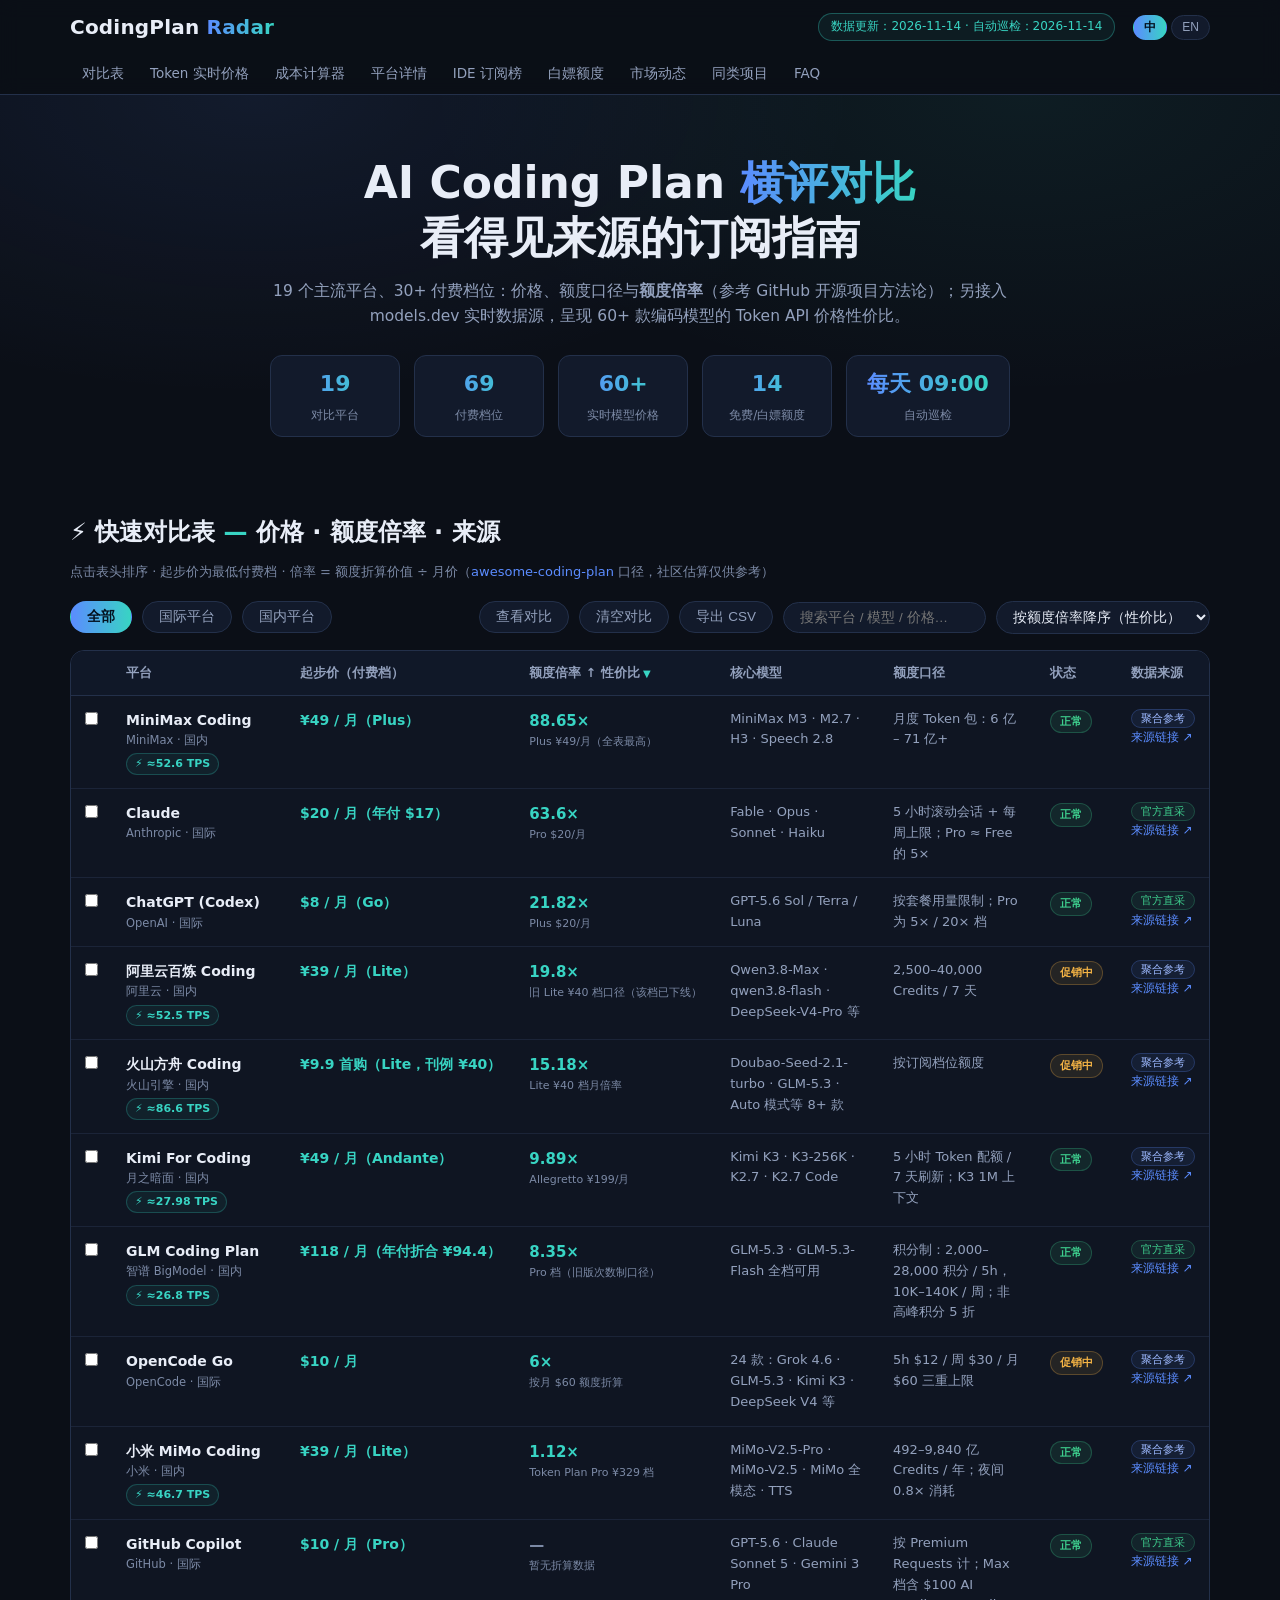
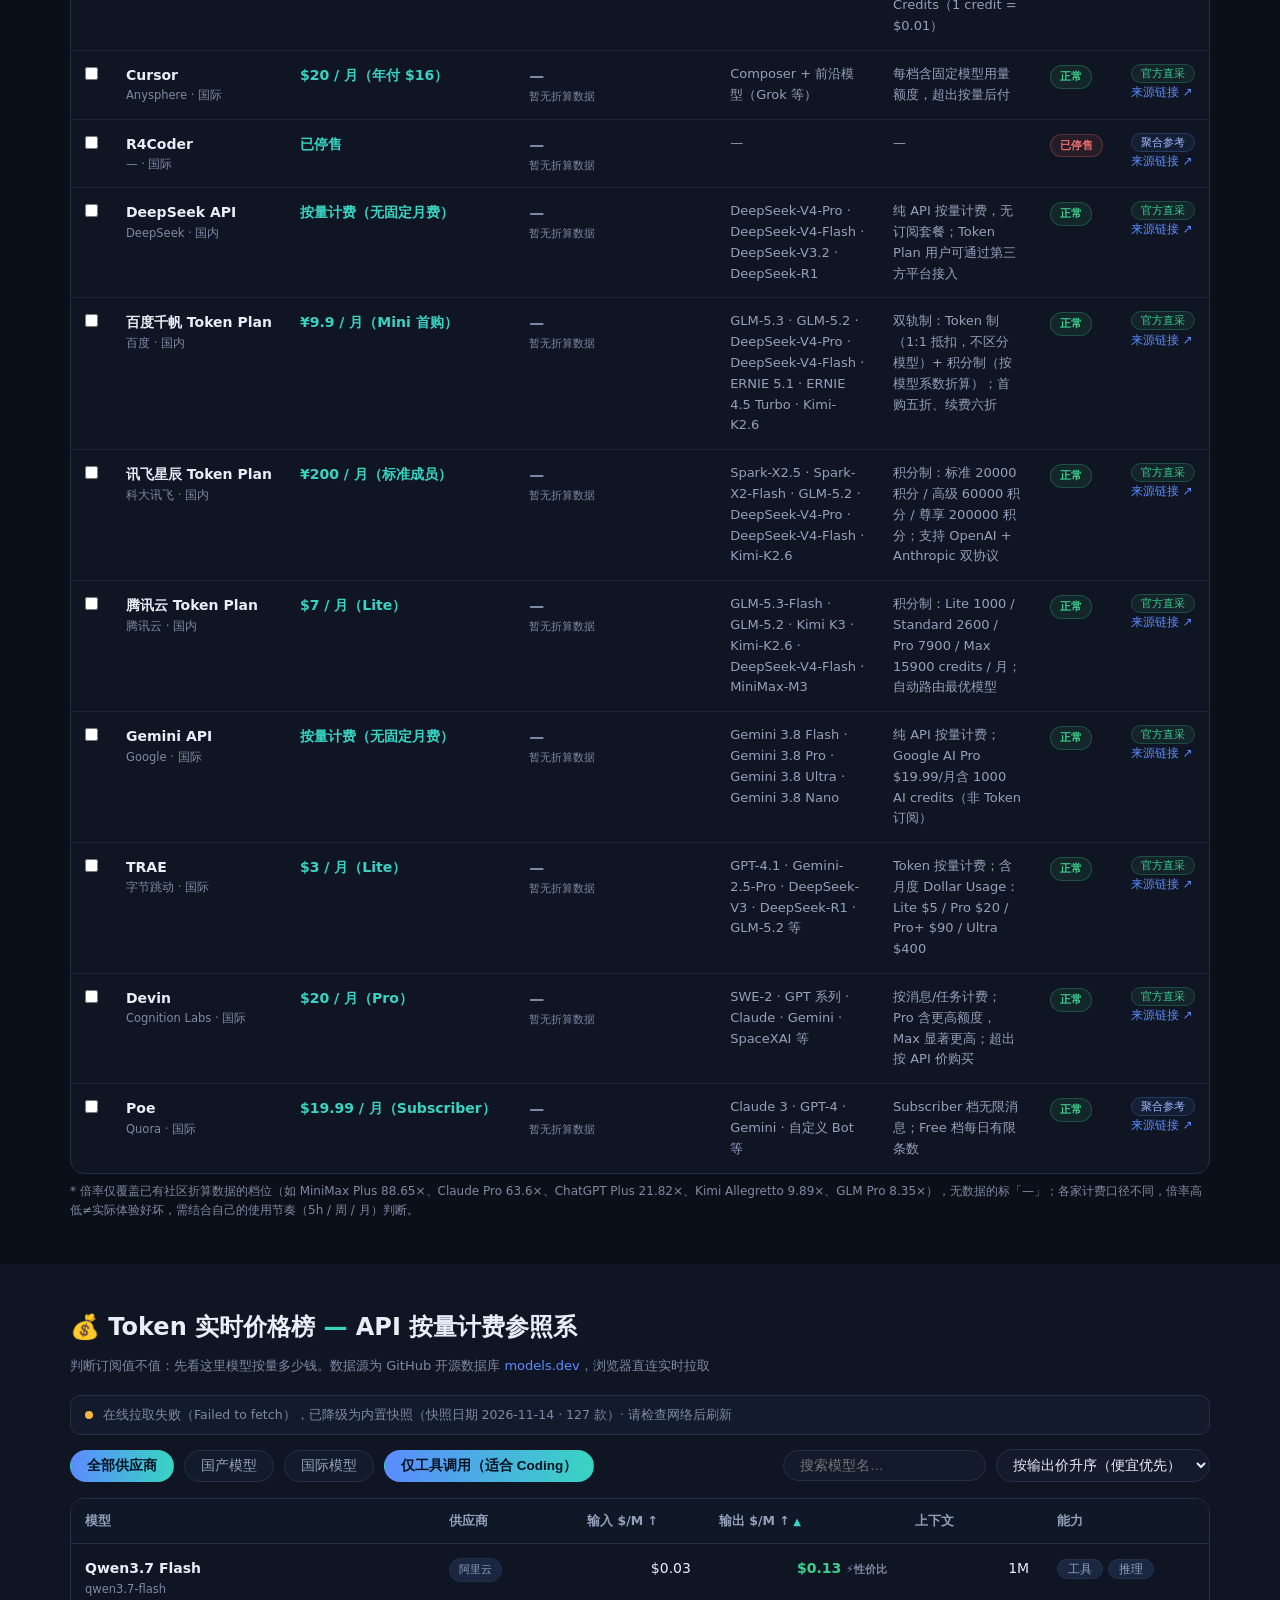
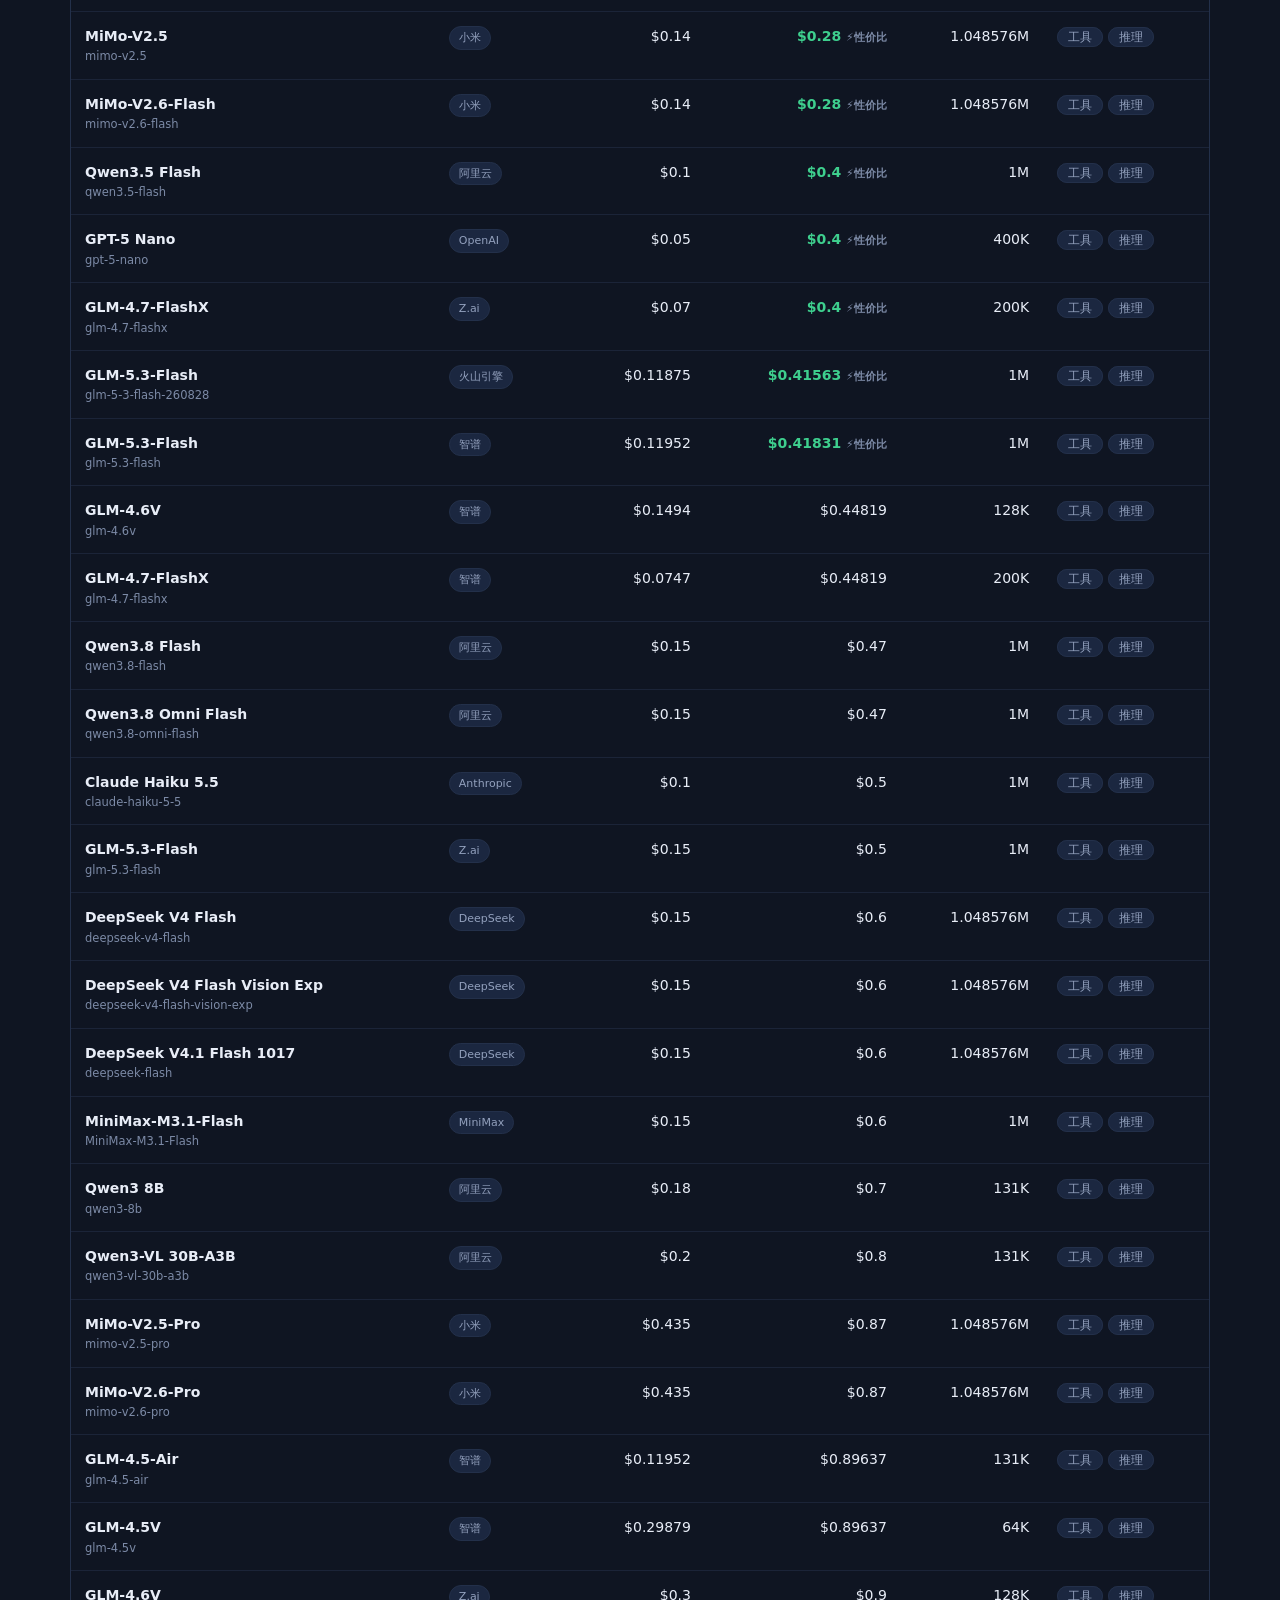
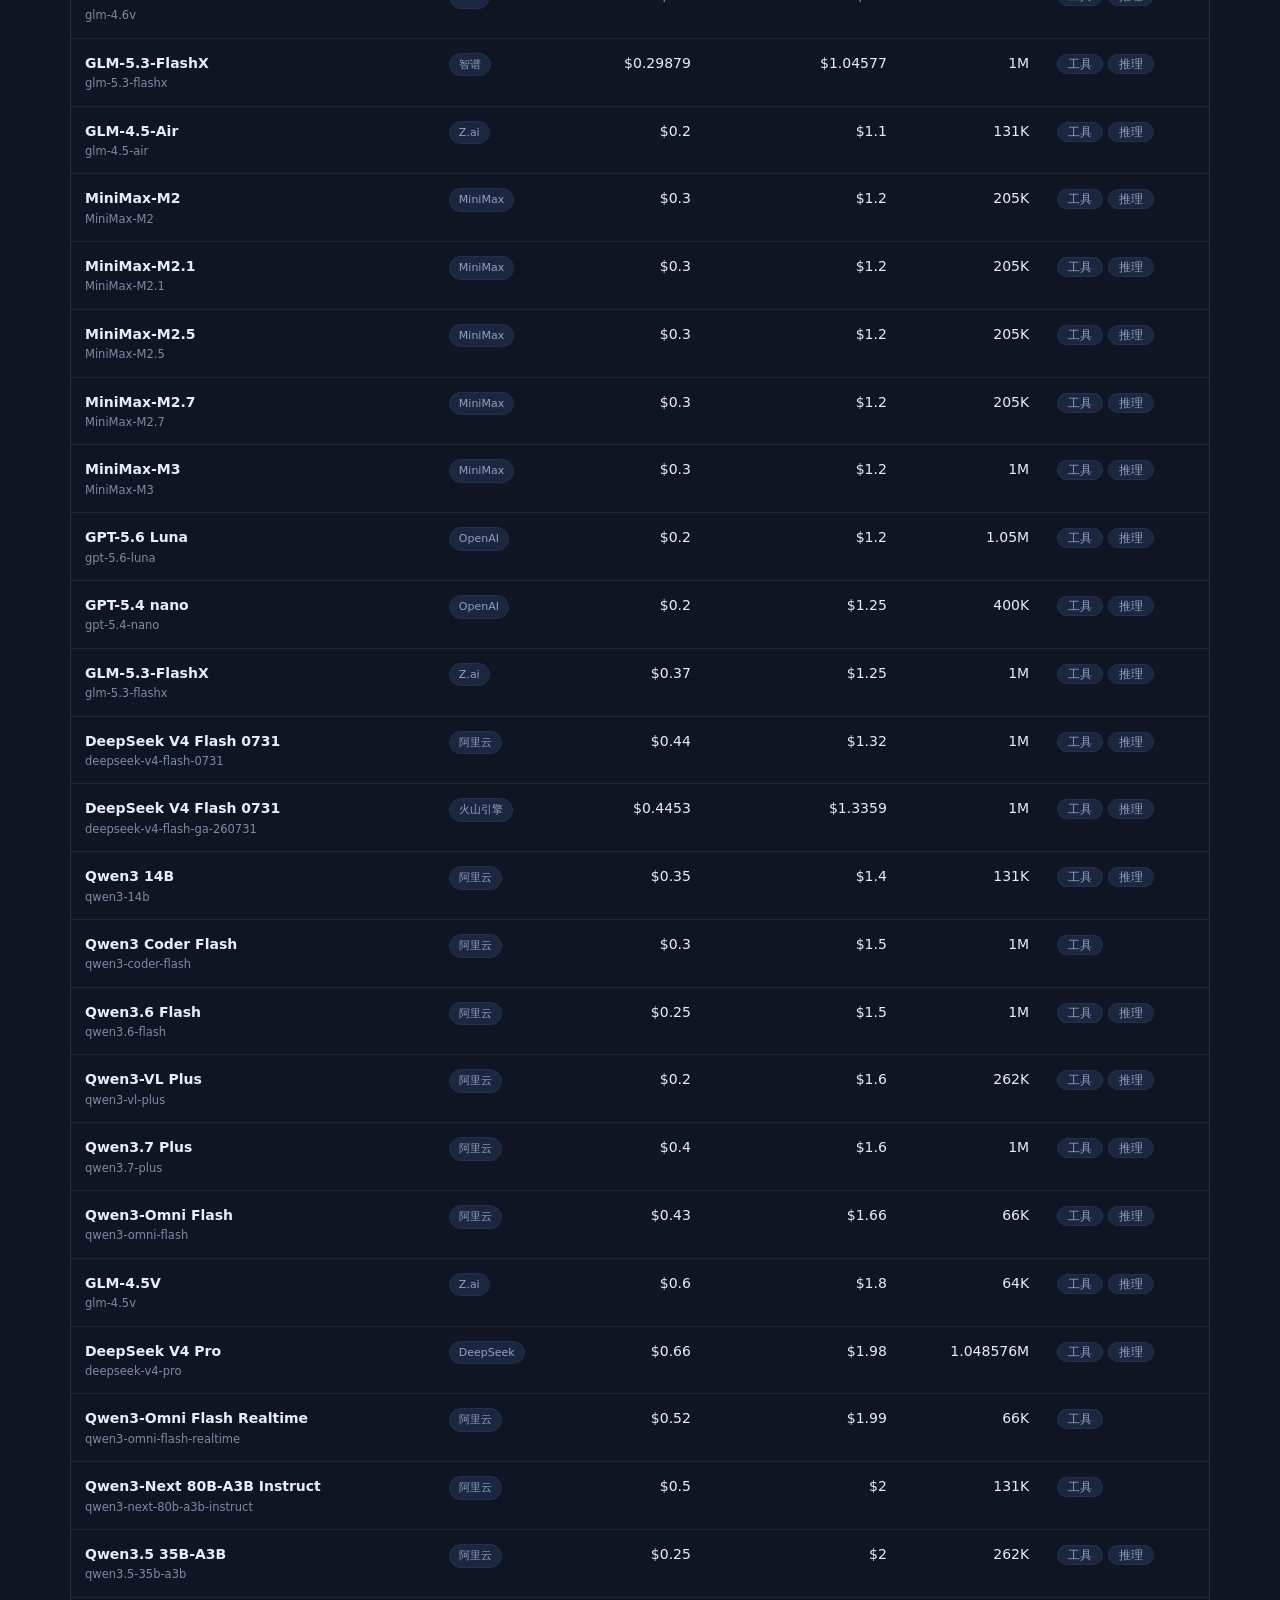
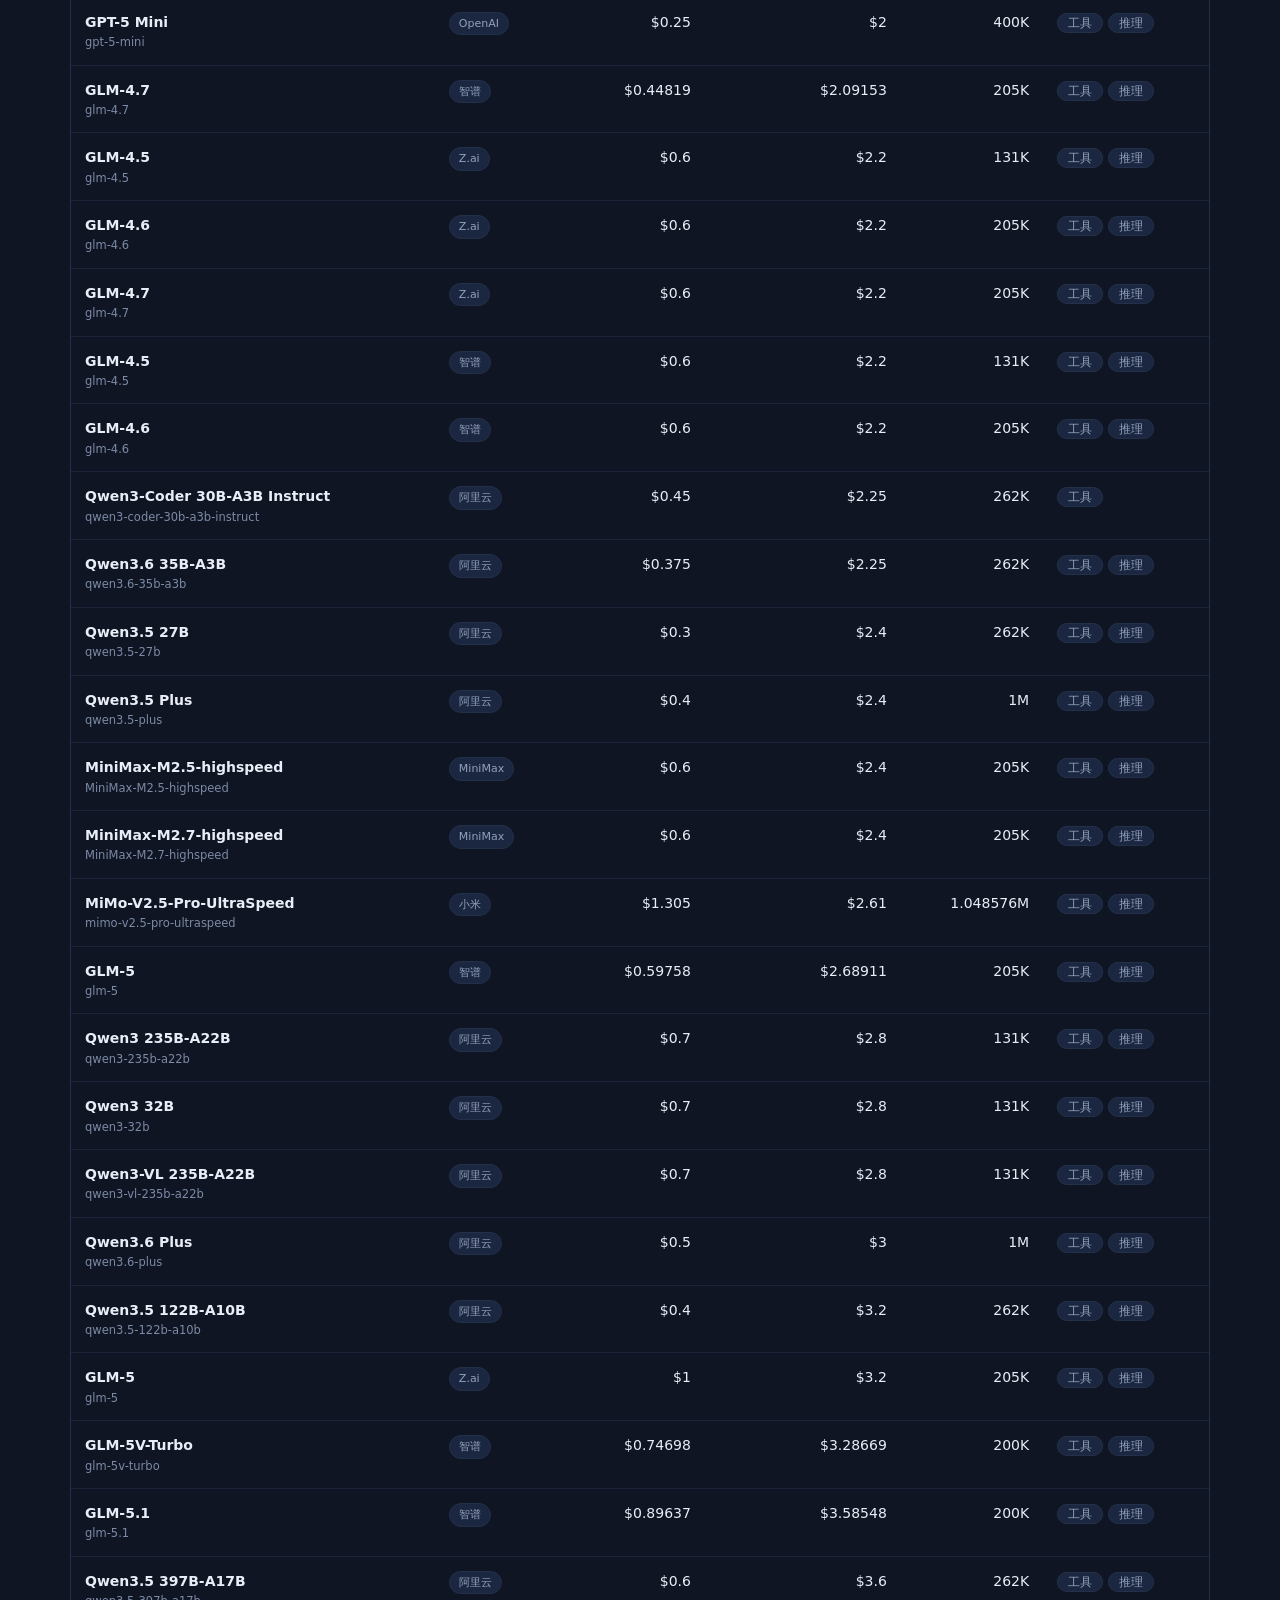
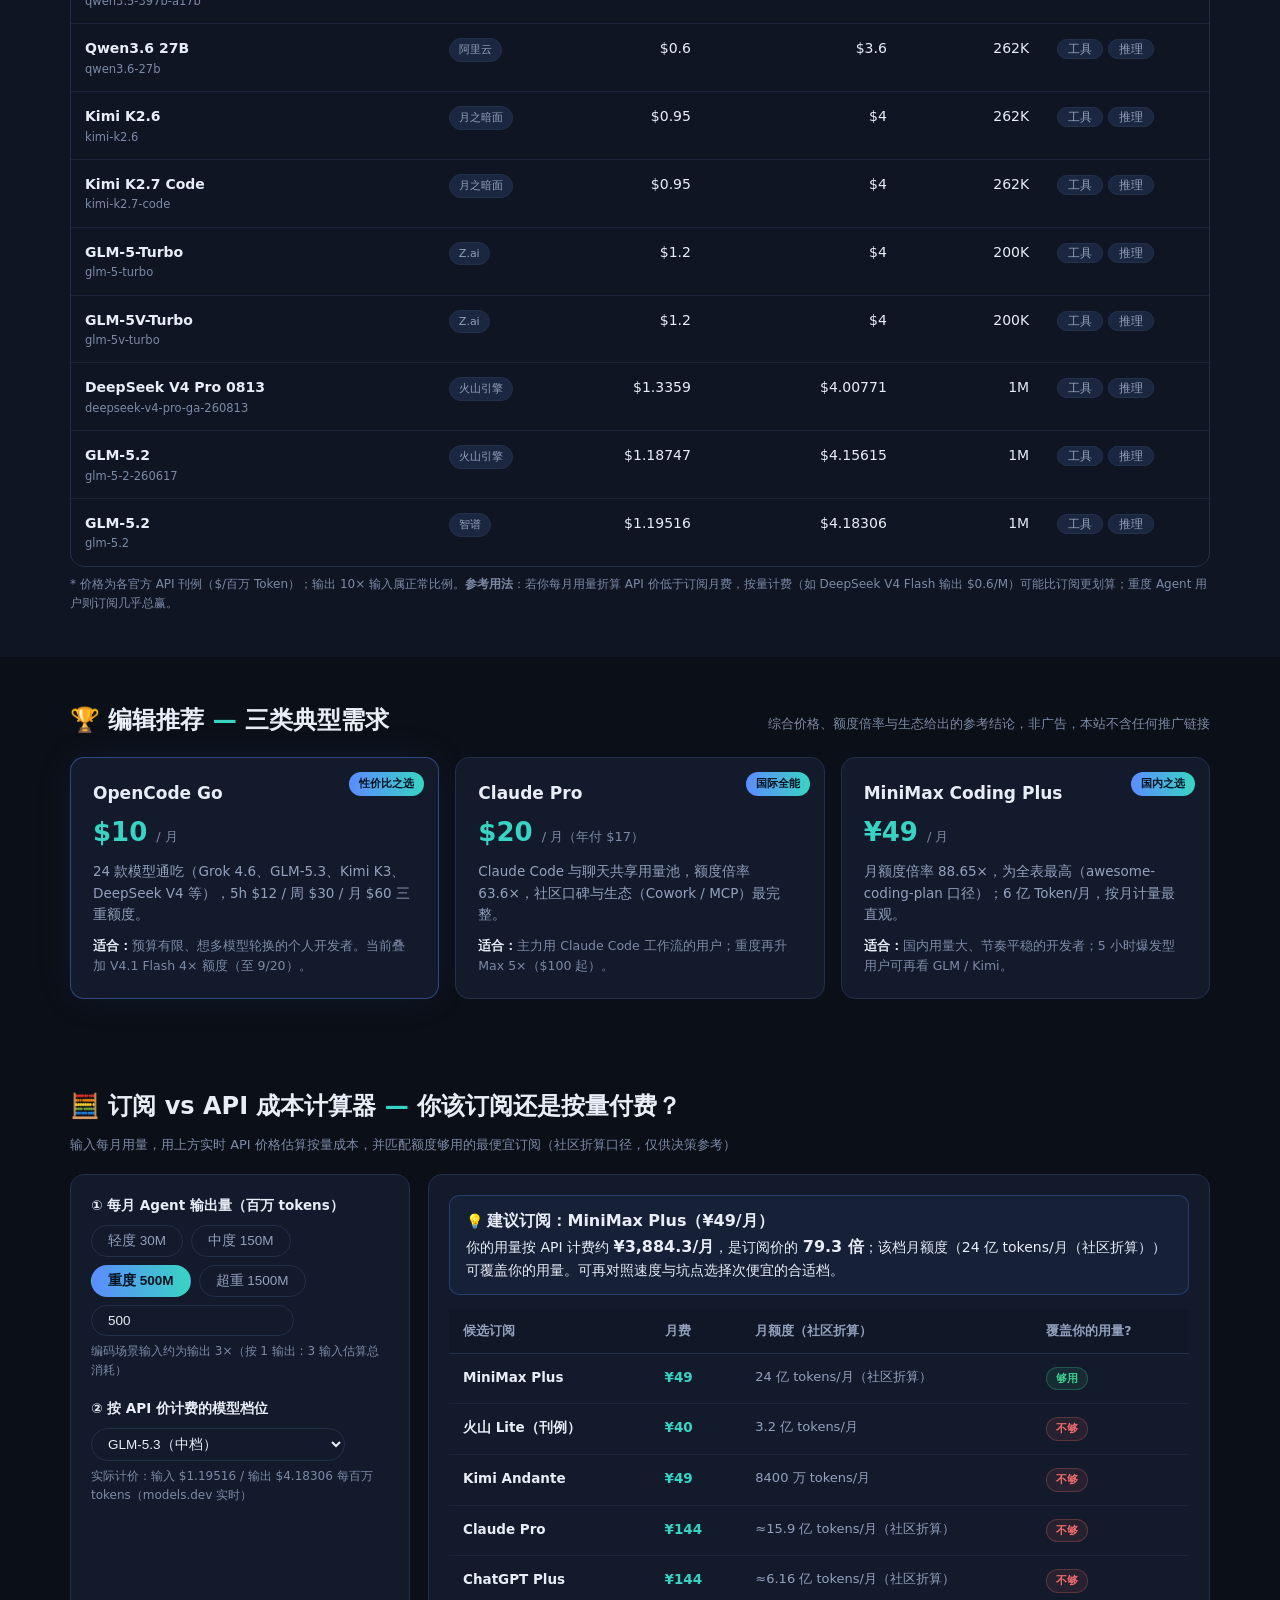
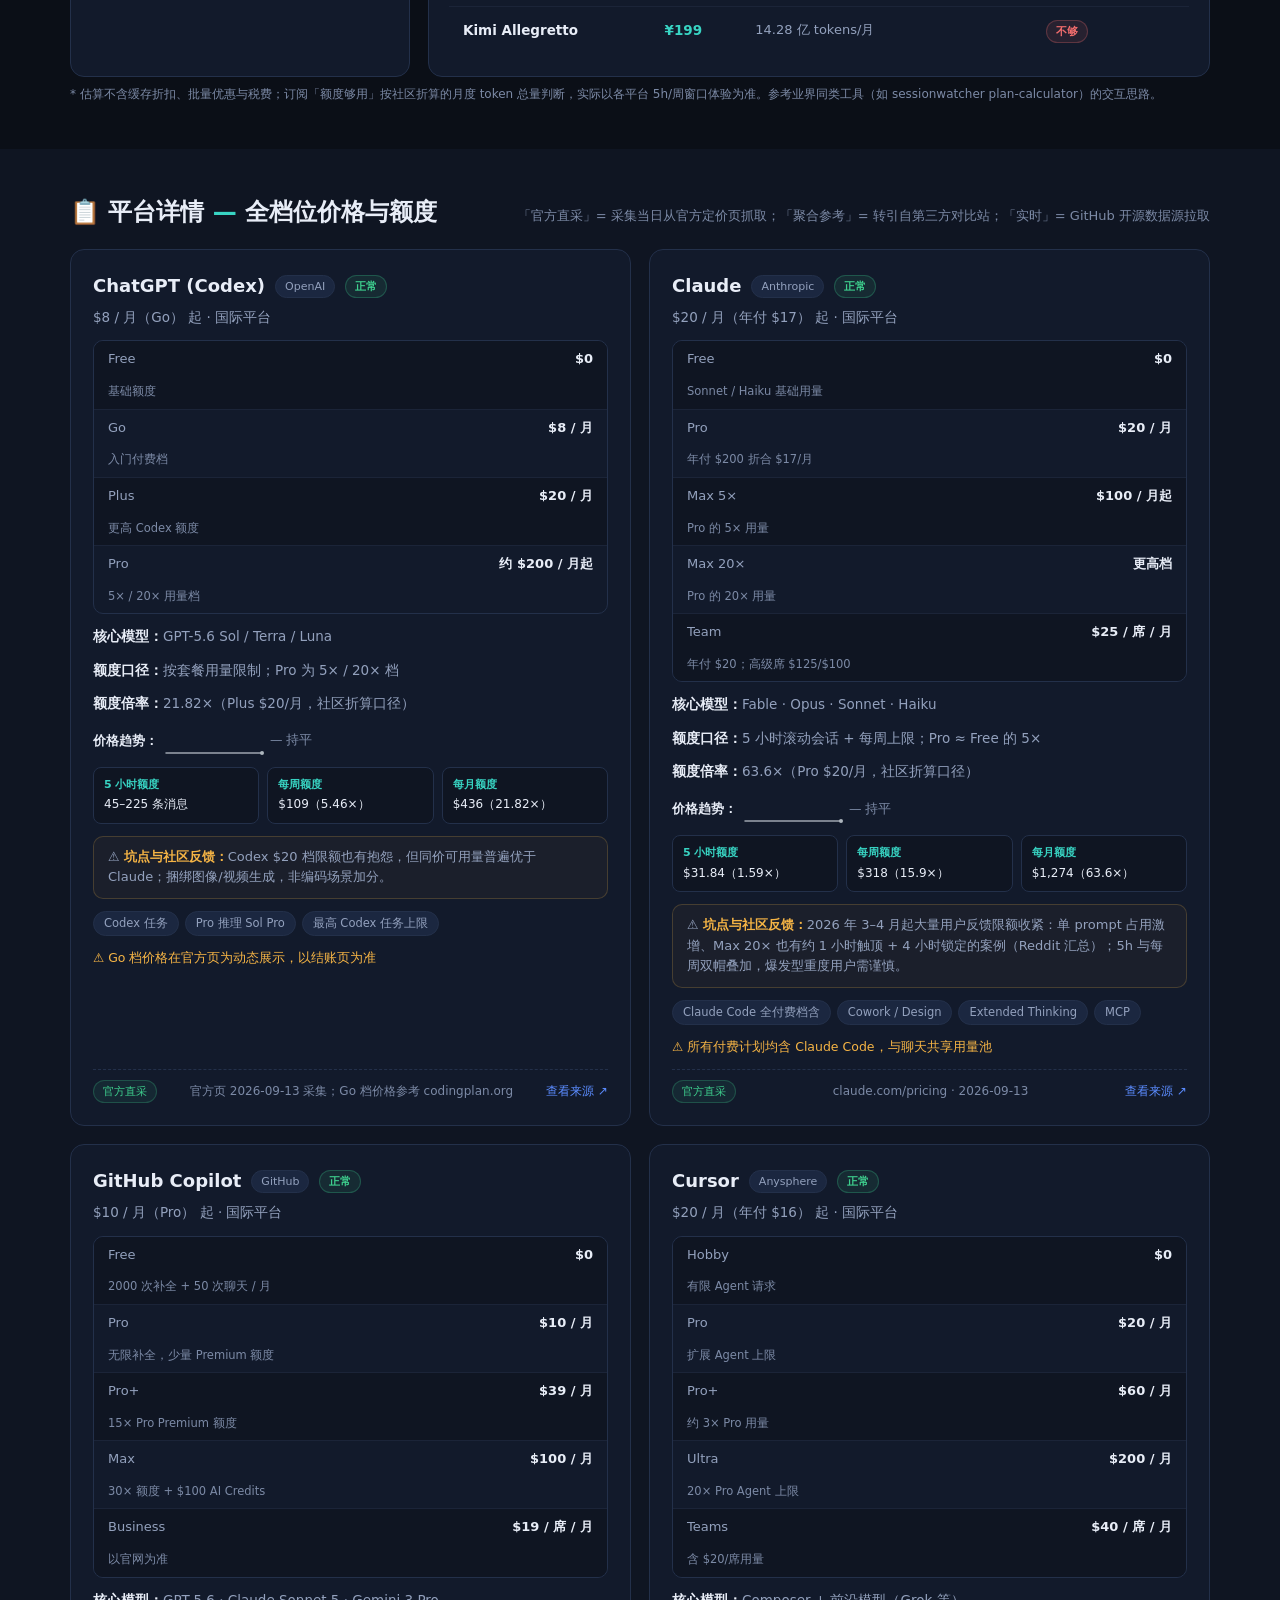
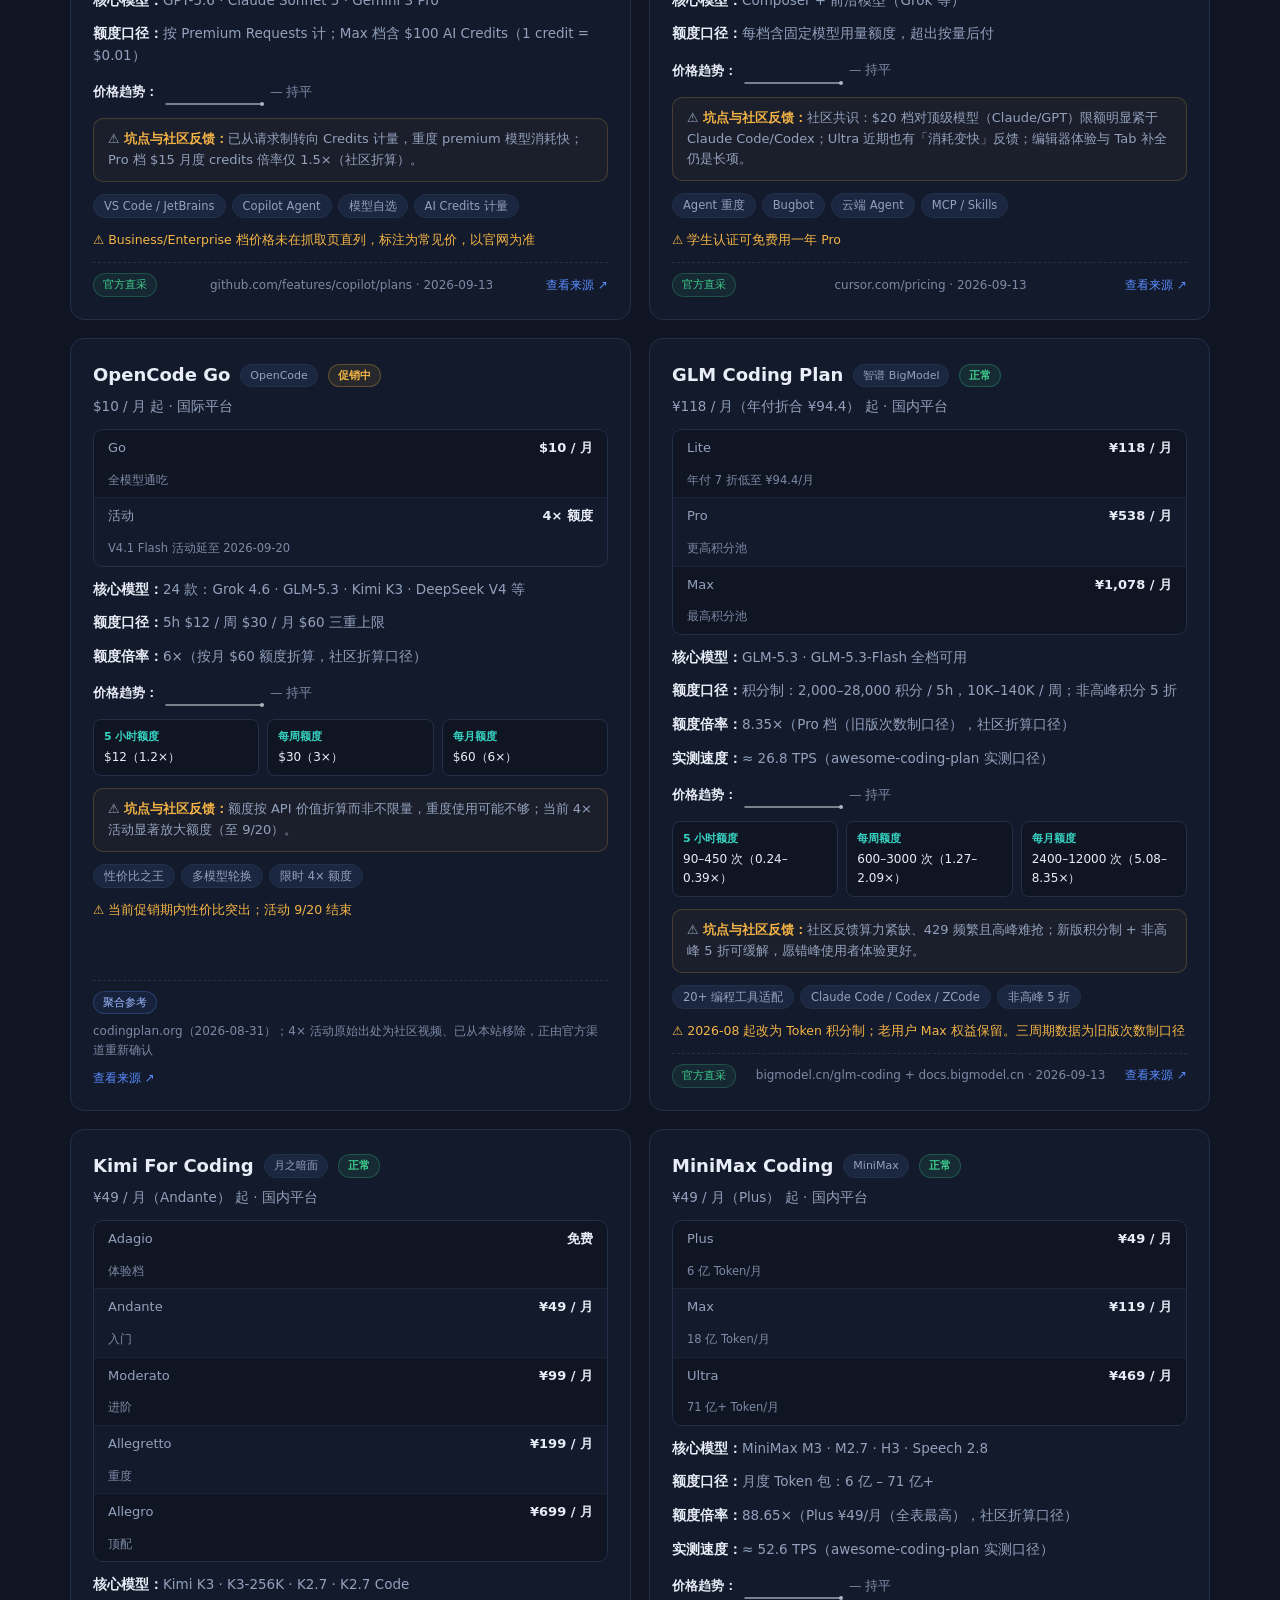
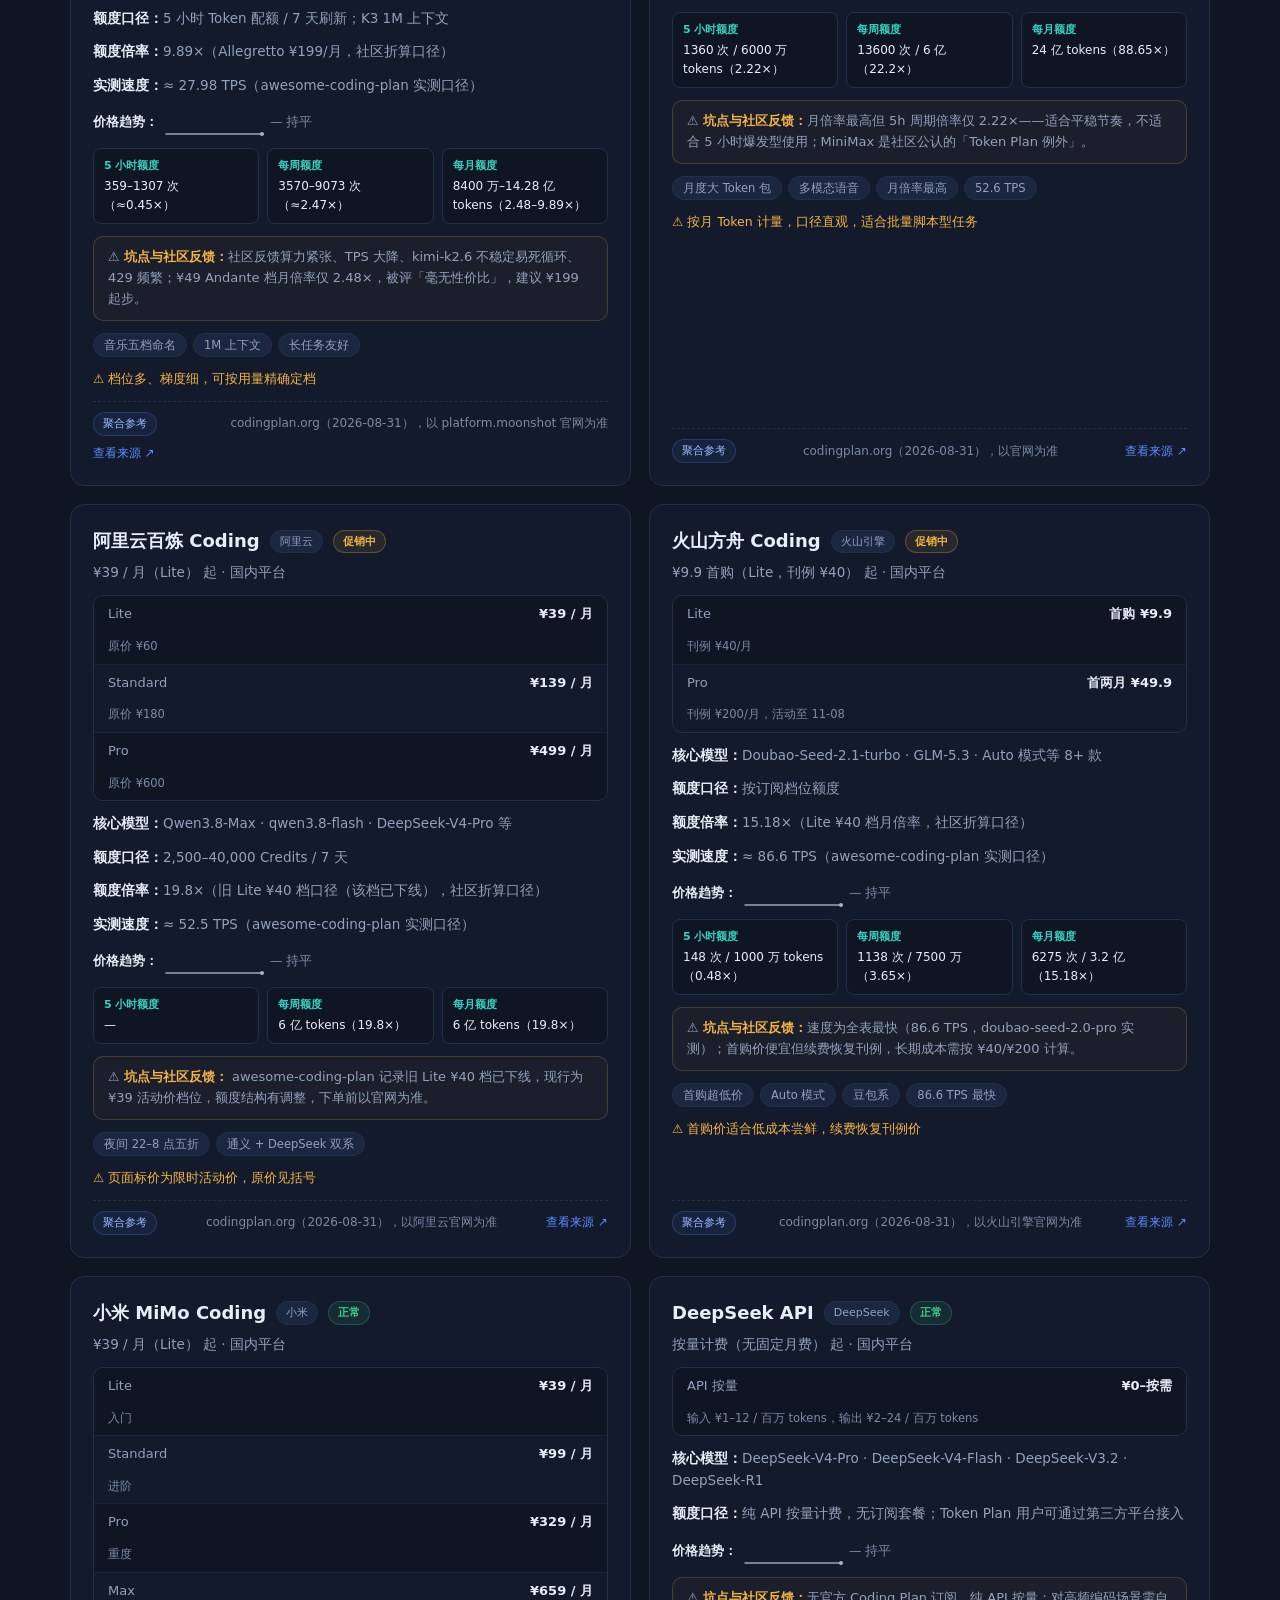
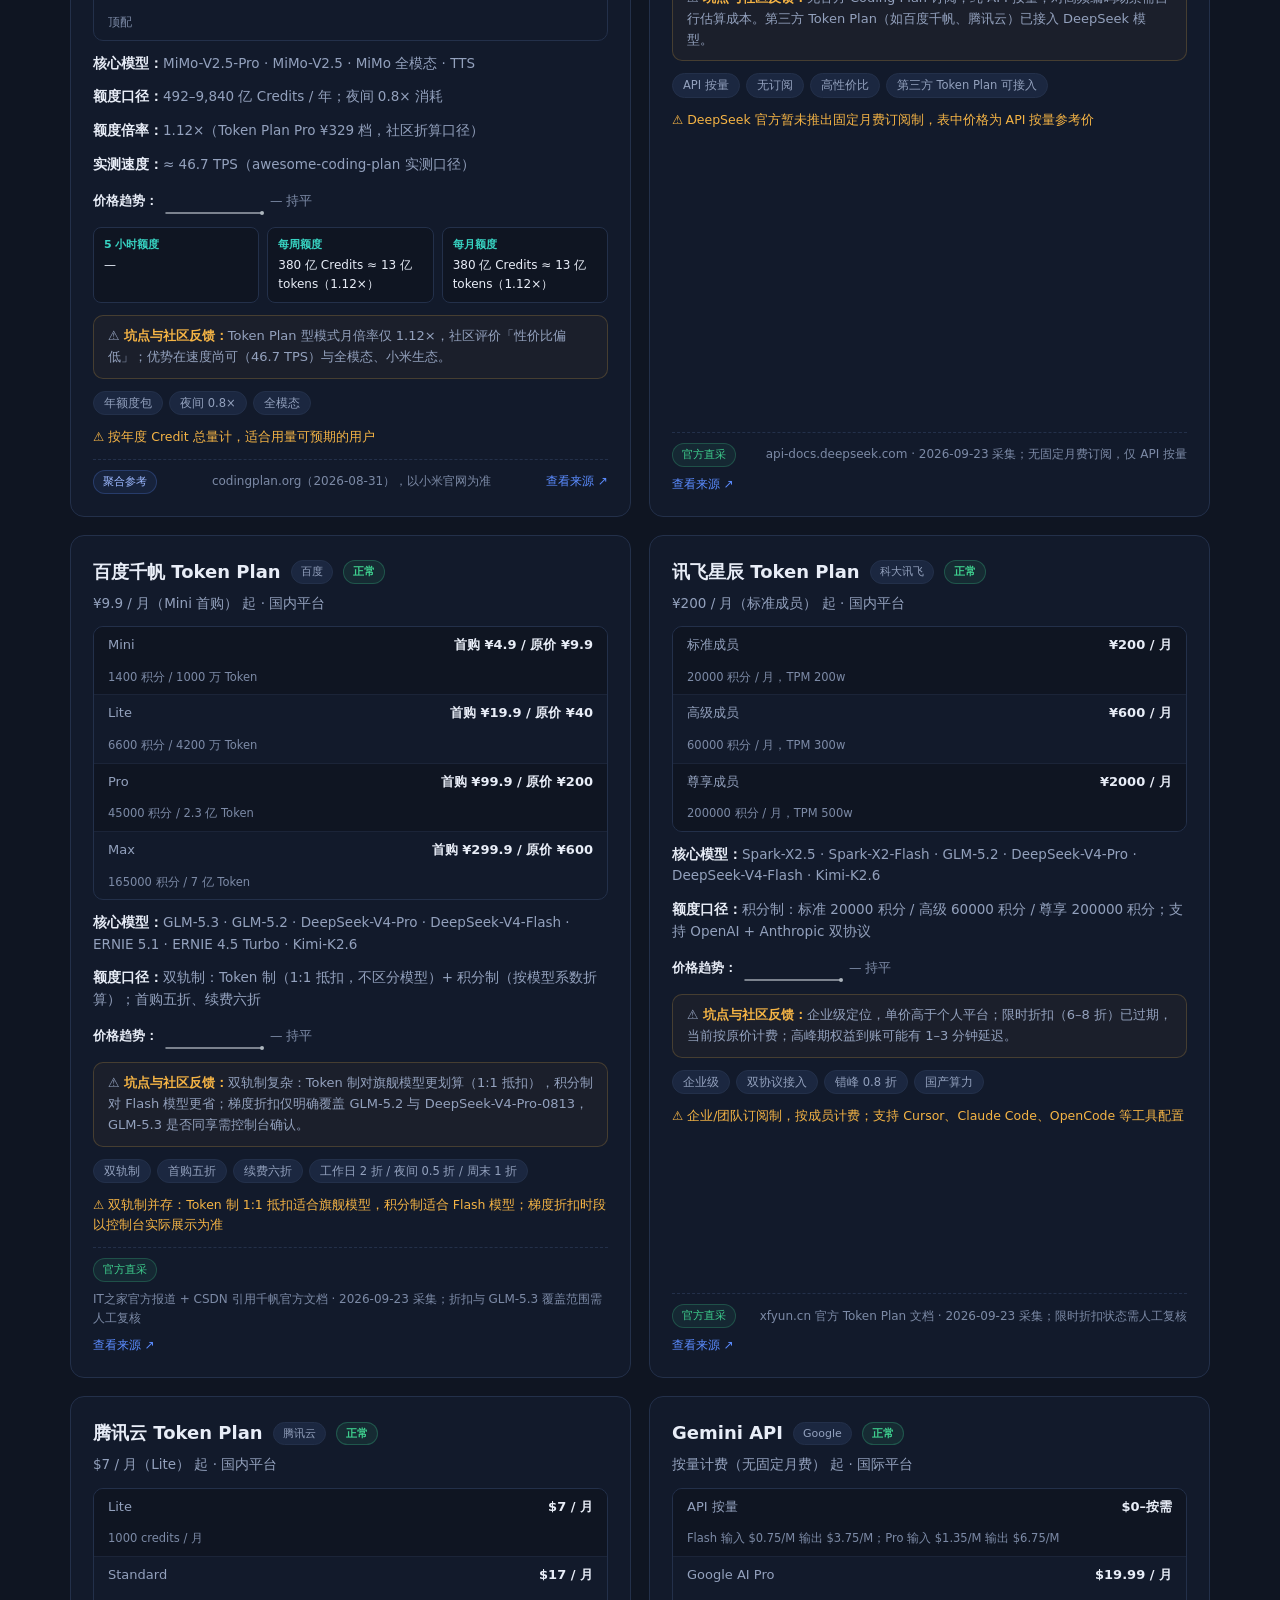
==== commit 5f01e894: "fix(ui): FAQ 降级说明去掉硬编码快照日期，改为动态表述" ====
--- a/index.html
+++ b/index.html
@@ -276,7 +276,7 @@
       <div class="ans">额度口径 = 平台怎么计费：Claude 按「5 小时滚动会话 + 每周上限」、Cursor 按模型用量金额、Copilot 按 Premium Requests / AI Credits、国内多为积分 / Token 配额。额度倍率 = 把额度折算成钱再除以月价（<a href="https://github.com/mahonzhan/awesome-coding-plan" target="_blank" rel="noopener noreferrer">awesome-coding-plan</a> 的方法论），倍率越高名义性价比越高；但 MiniMax 月倍率 88.65× 最高、其 5h 周期倍率却一般——请按自己的使用节奏对号入座。</div>
     </details>
     <details><summary>Token 实时价格榜的数据从哪来？会不会是假的？</summary>
-      <div class="ans">浏览器直接从 <a href="https://models.dev/api.json" target="_blank" rel="noopener noreferrer">models.dev/api.json</a> 拉取（GitHub 开源项目 sst/models.dev，社区持续提交、CDN 分发，返回体带 CORS 全开放头）。拉取成功时页面显示绿色圆点和拉取时间；网络失败时自动降级到内置快照（黄色圆点，快照日期 2026-09-13），绝不伪造"实时"假象。</div>
+      <div class="ans">浏览器直接从 <a href="https://models.dev/api.json" target="_blank" rel="noopener noreferrer">models.dev/api.json</a> 拉取（GitHub 开源项目 sst/models.dev，社区持续提交、CDN 分发，返回体带 CORS 全开放头）。拉取成功时页面显示绿色圆点和拉取时间；网络失败时自动降级到内置快照（黄色圆点，日期为快照的生成时间，由每日巡检自动更新），绝不伪造"实时"假象。</div>
     </details>
     <details><summary>价格会变吗？以哪个页面为准？</summary>
       <div class="ans">会。AI 订阅价格与额度调整非常频繁（如 GLM 2026 年内就经历了次数制 → 积分制整体改版）。本站价格仅供决策参考，<b>付款前请务必以平台官网为准</b>；每个卡片底部附有来源链接与采集日期。</div>
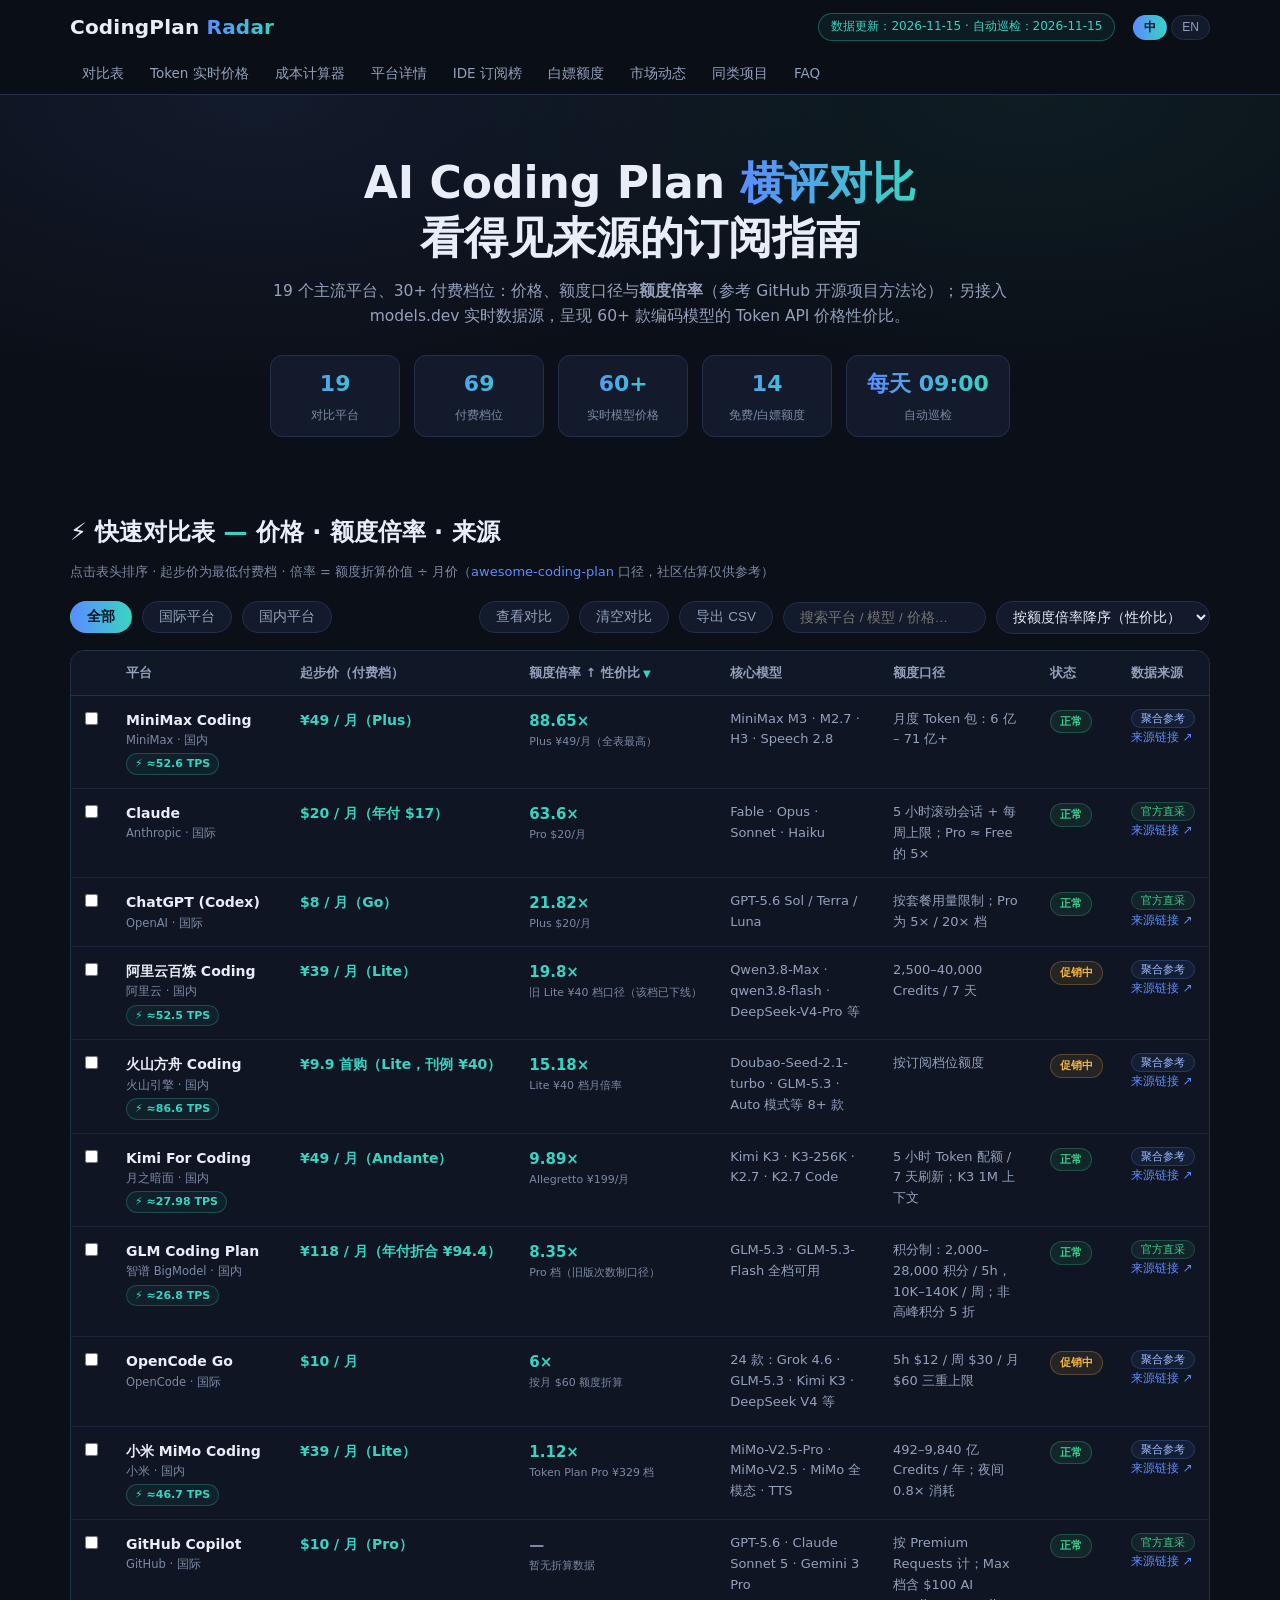
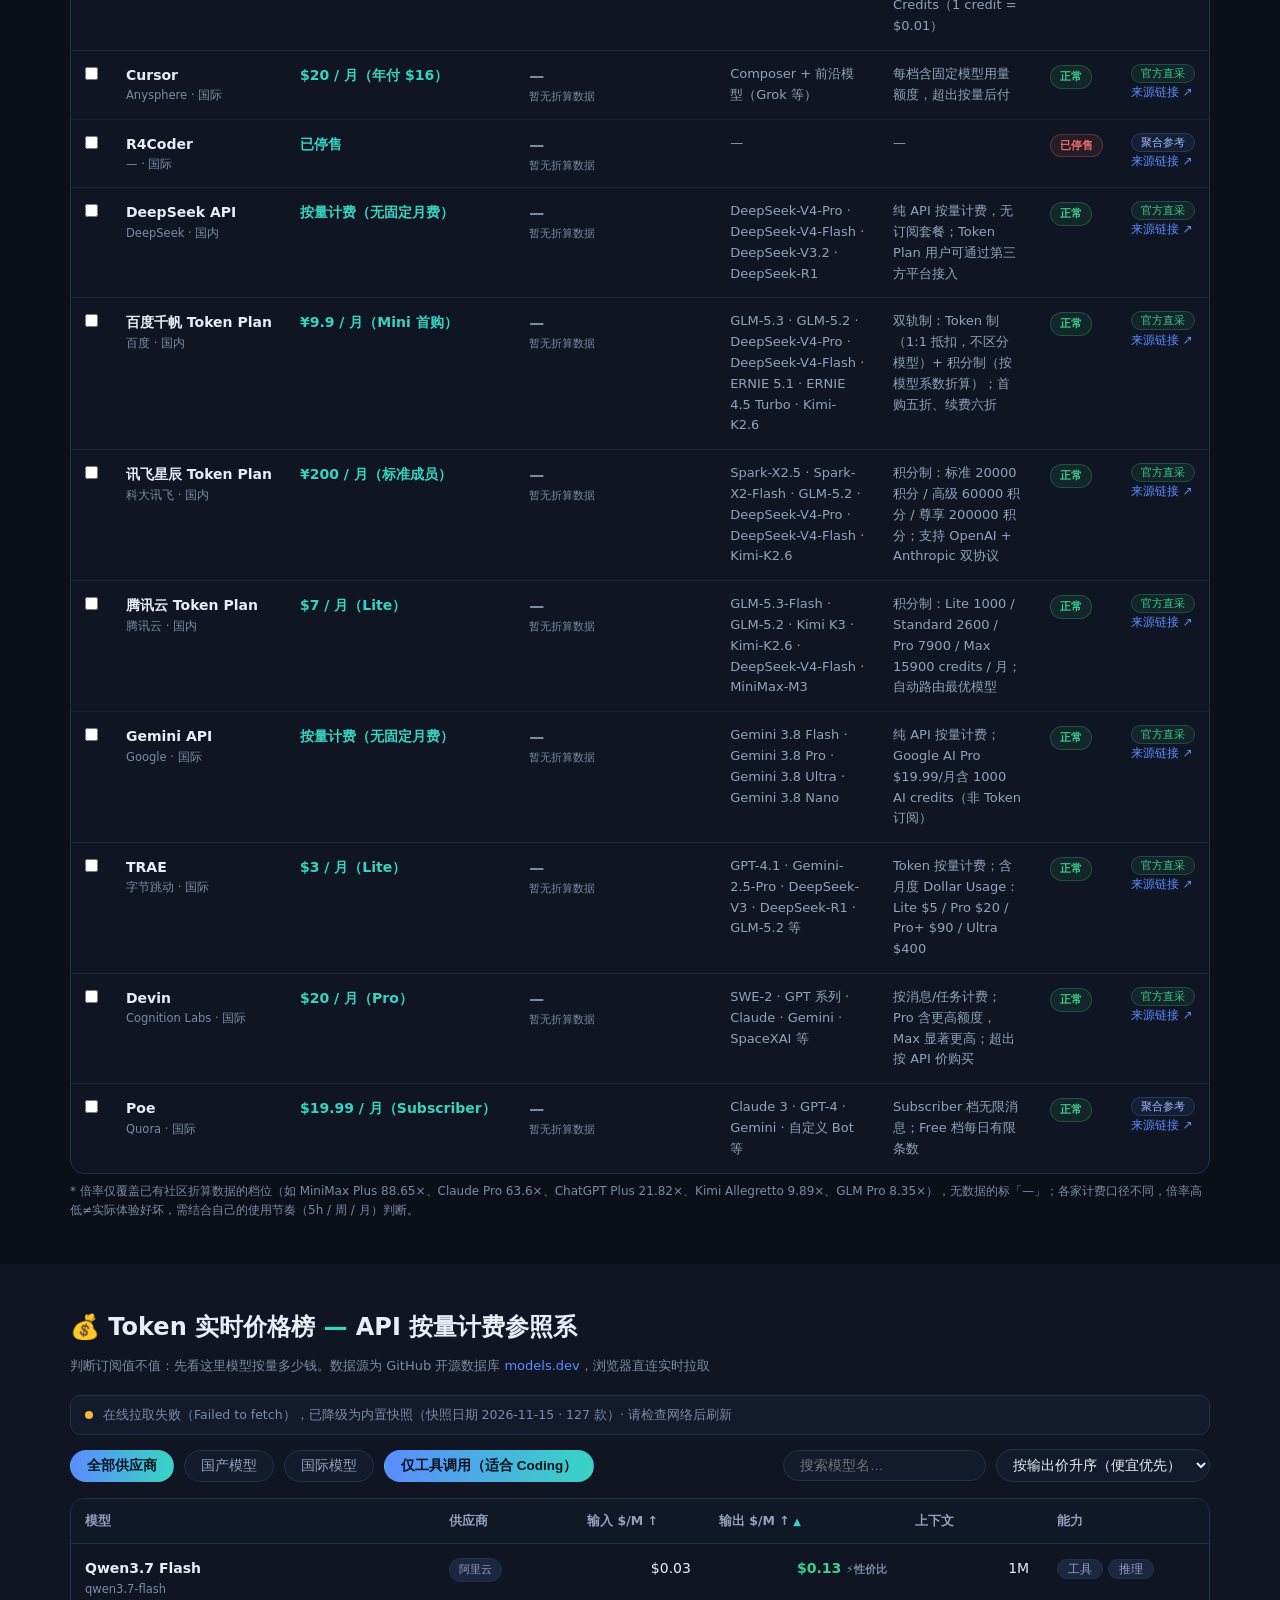
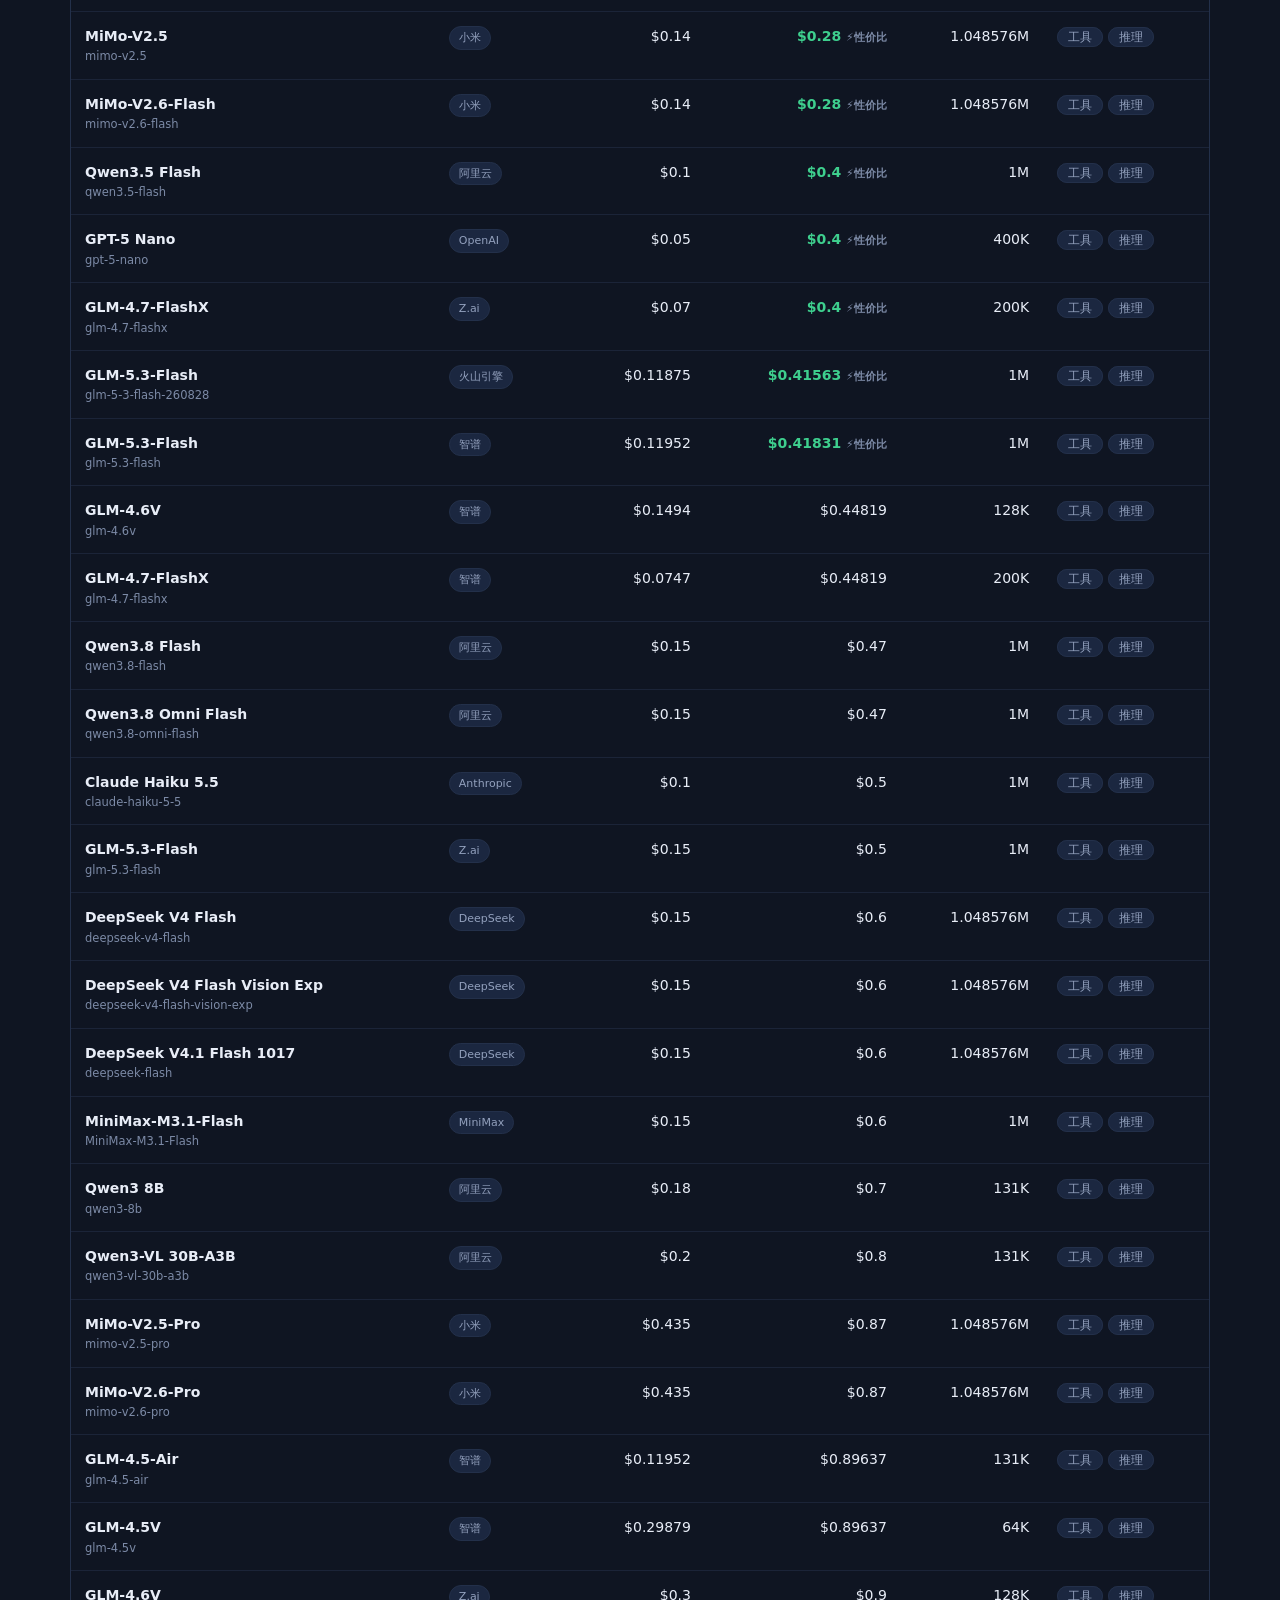
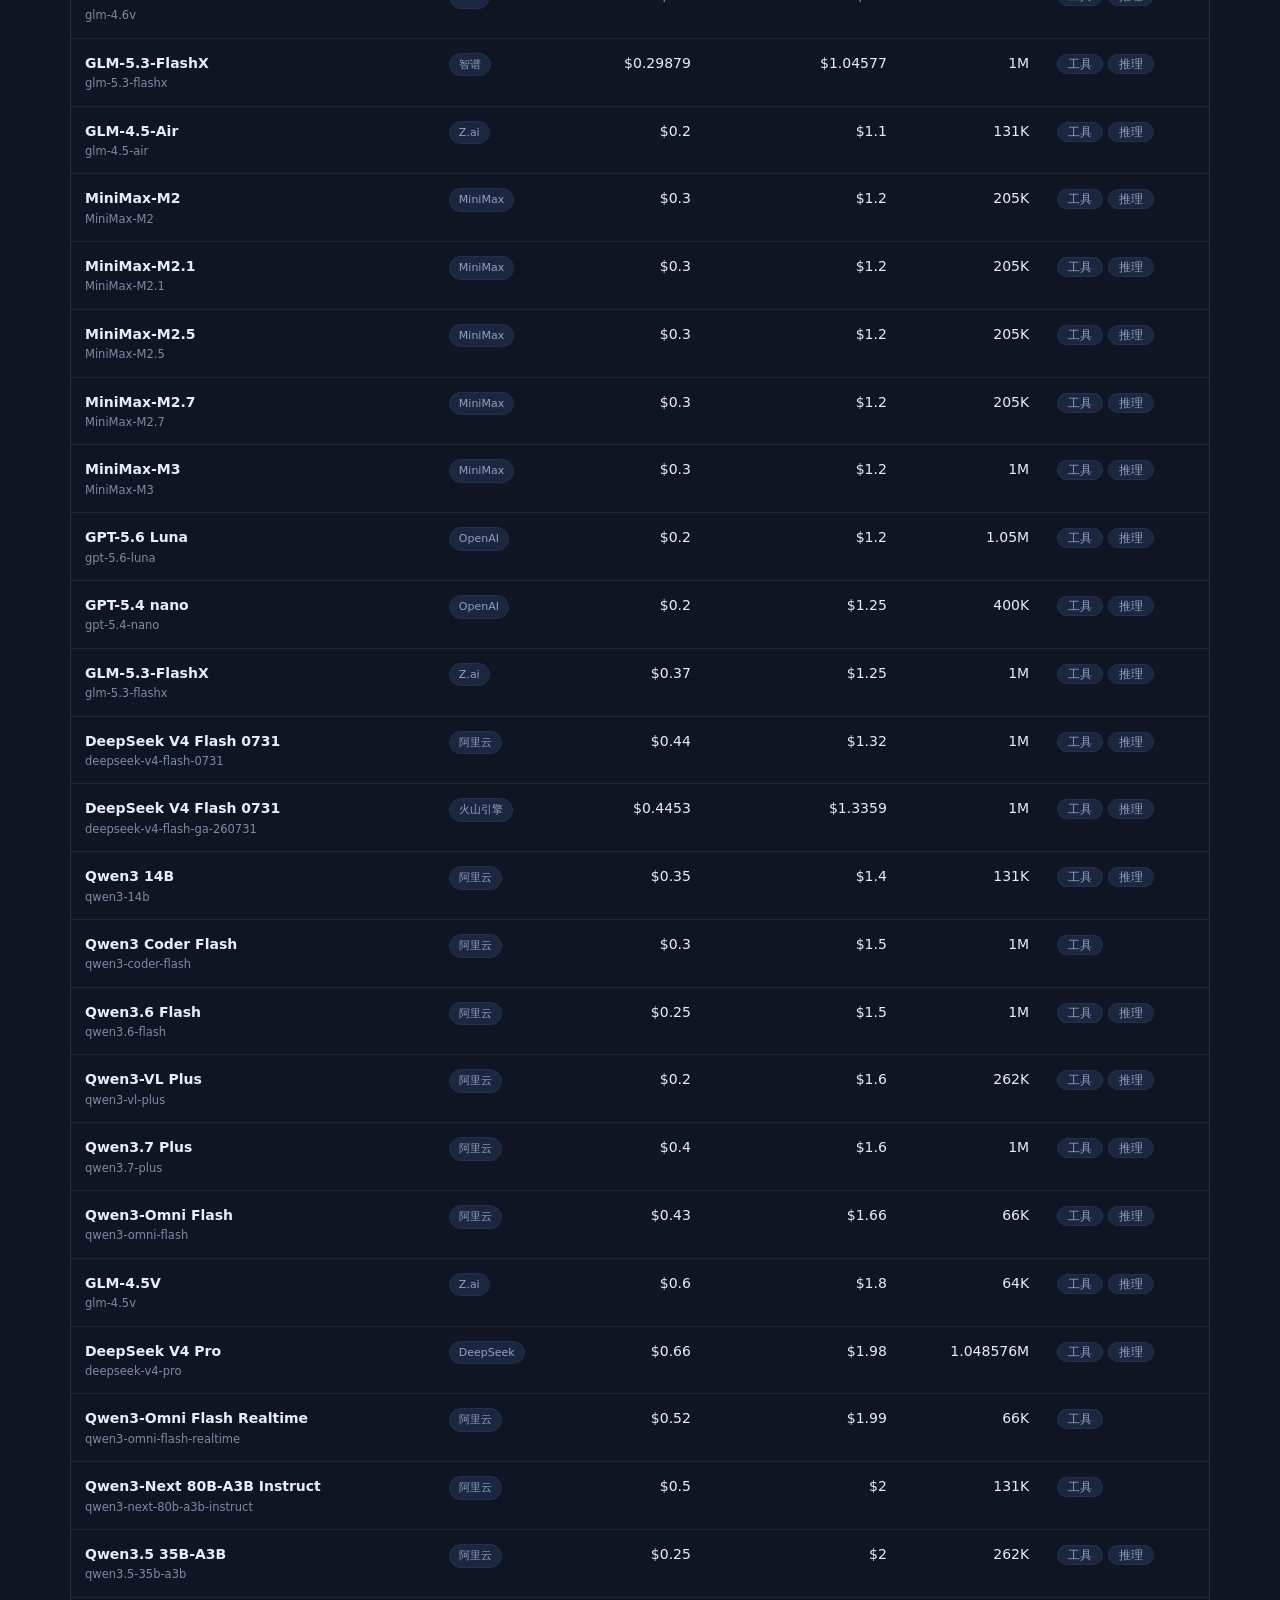
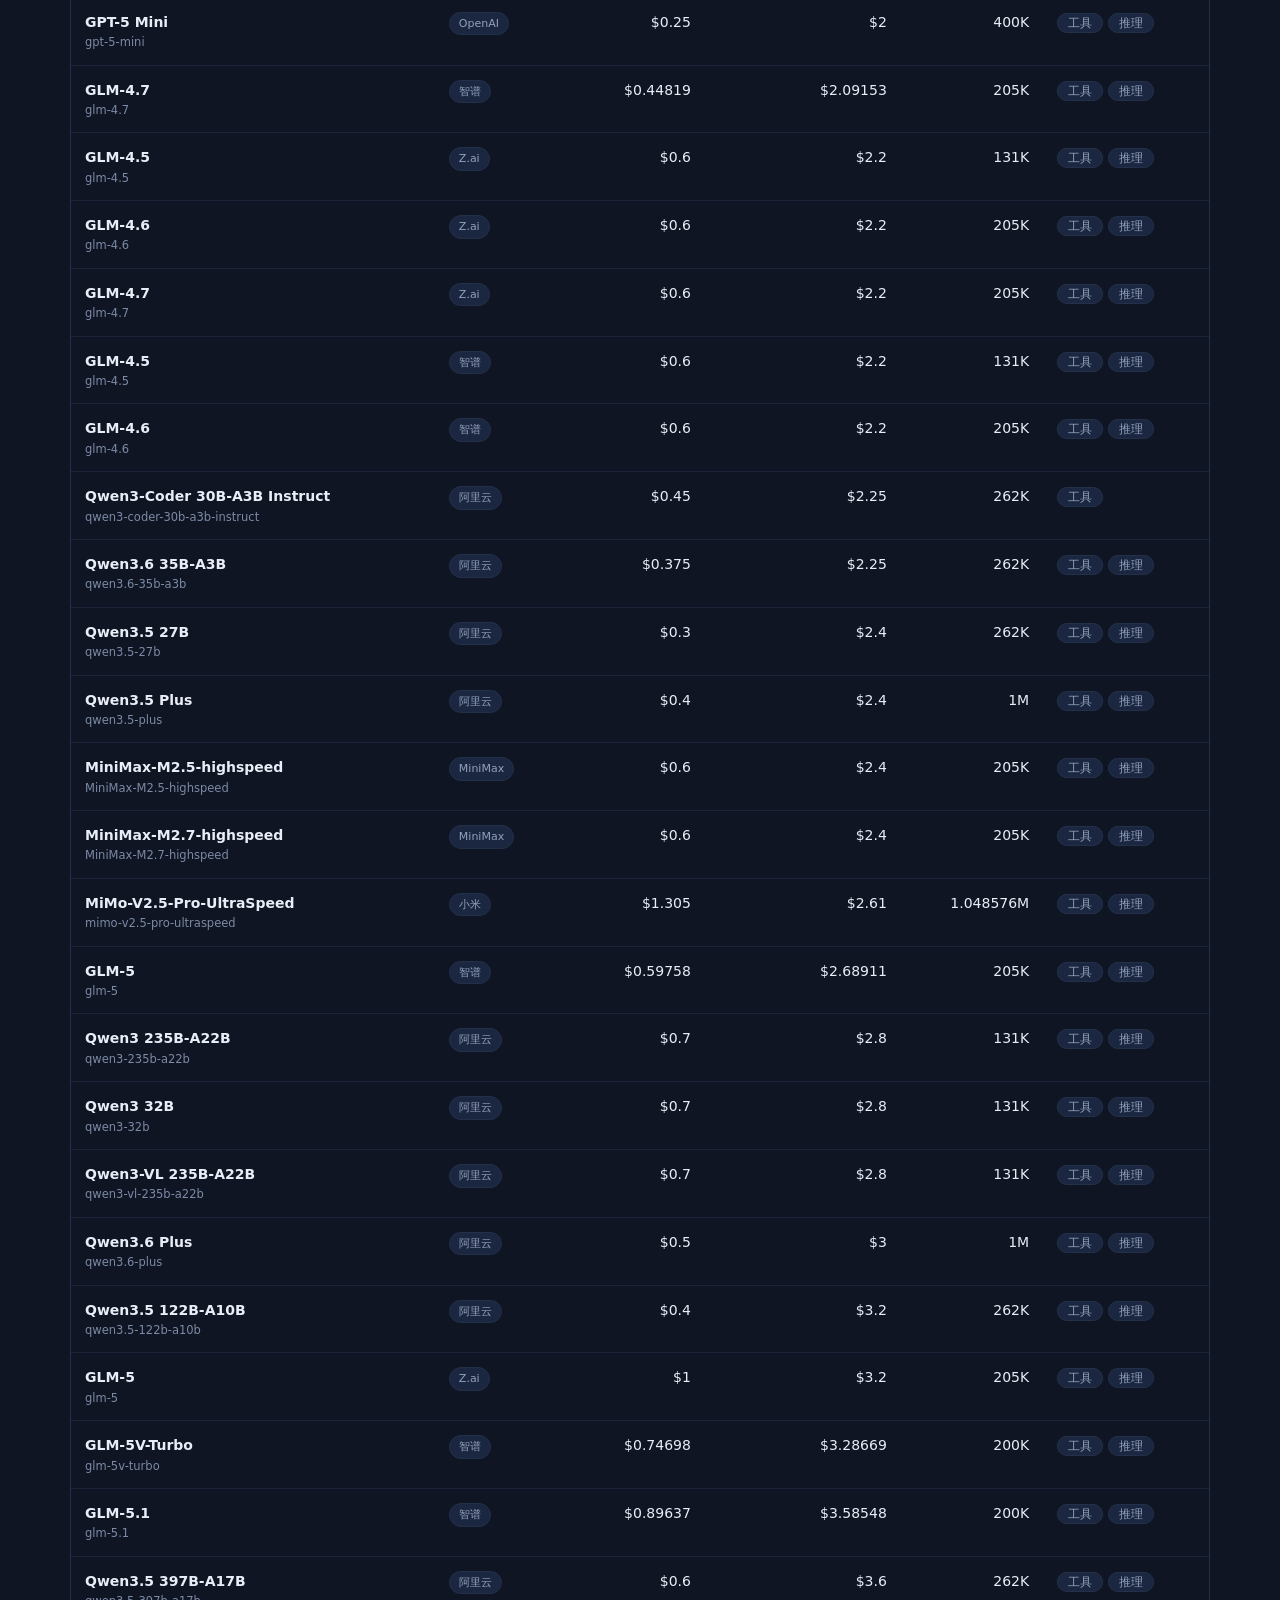
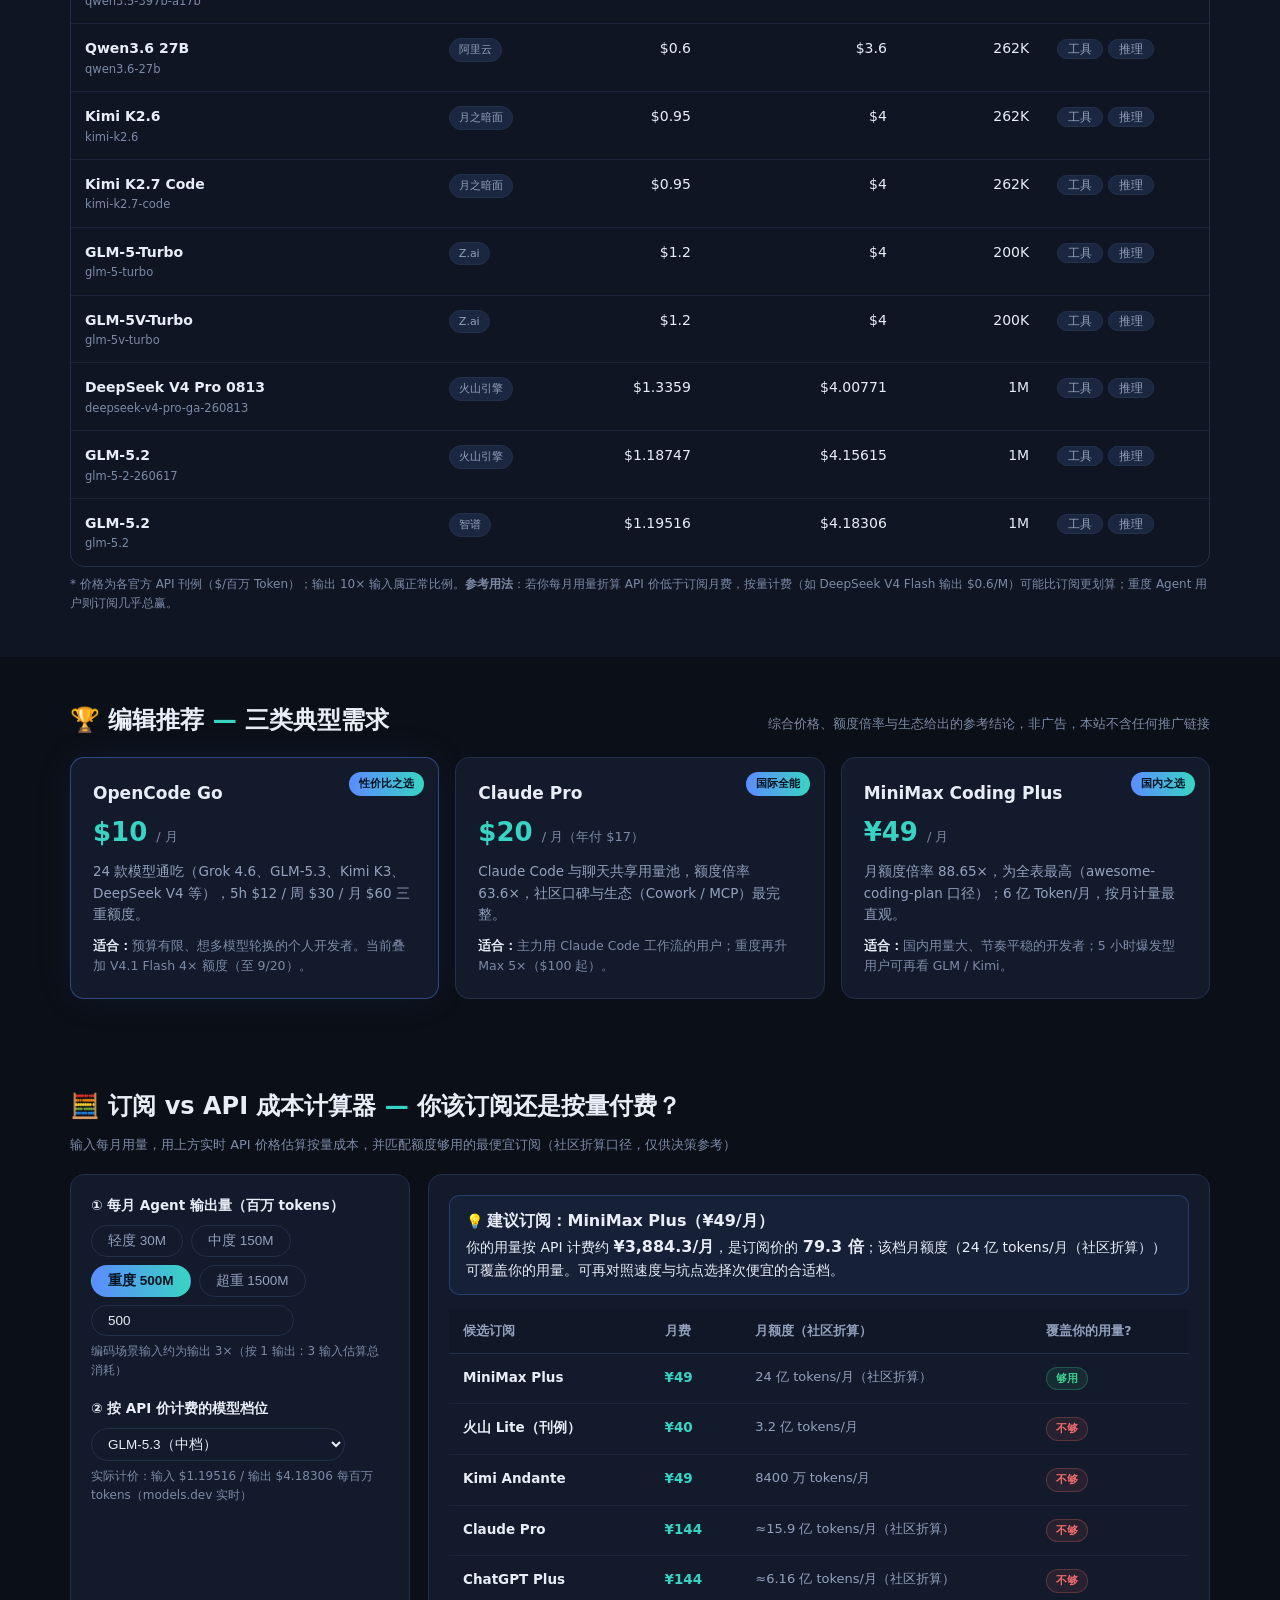
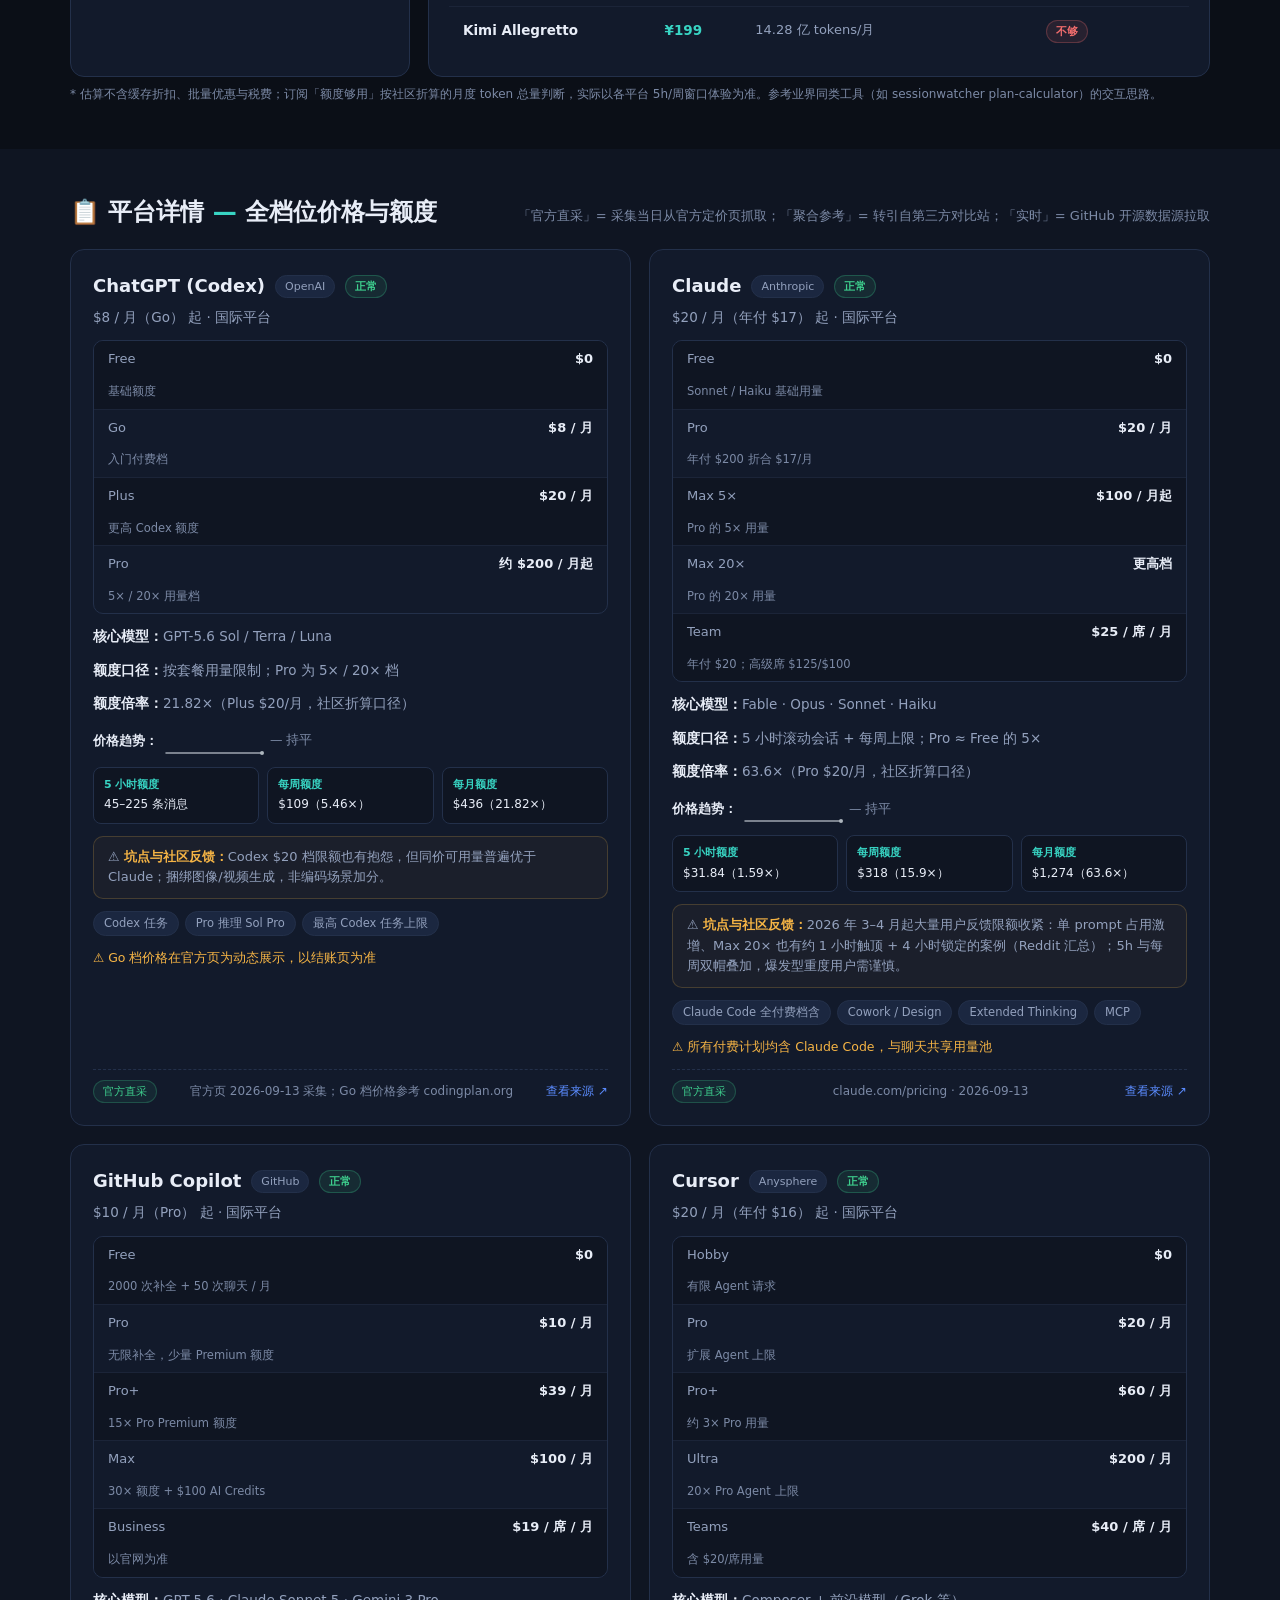
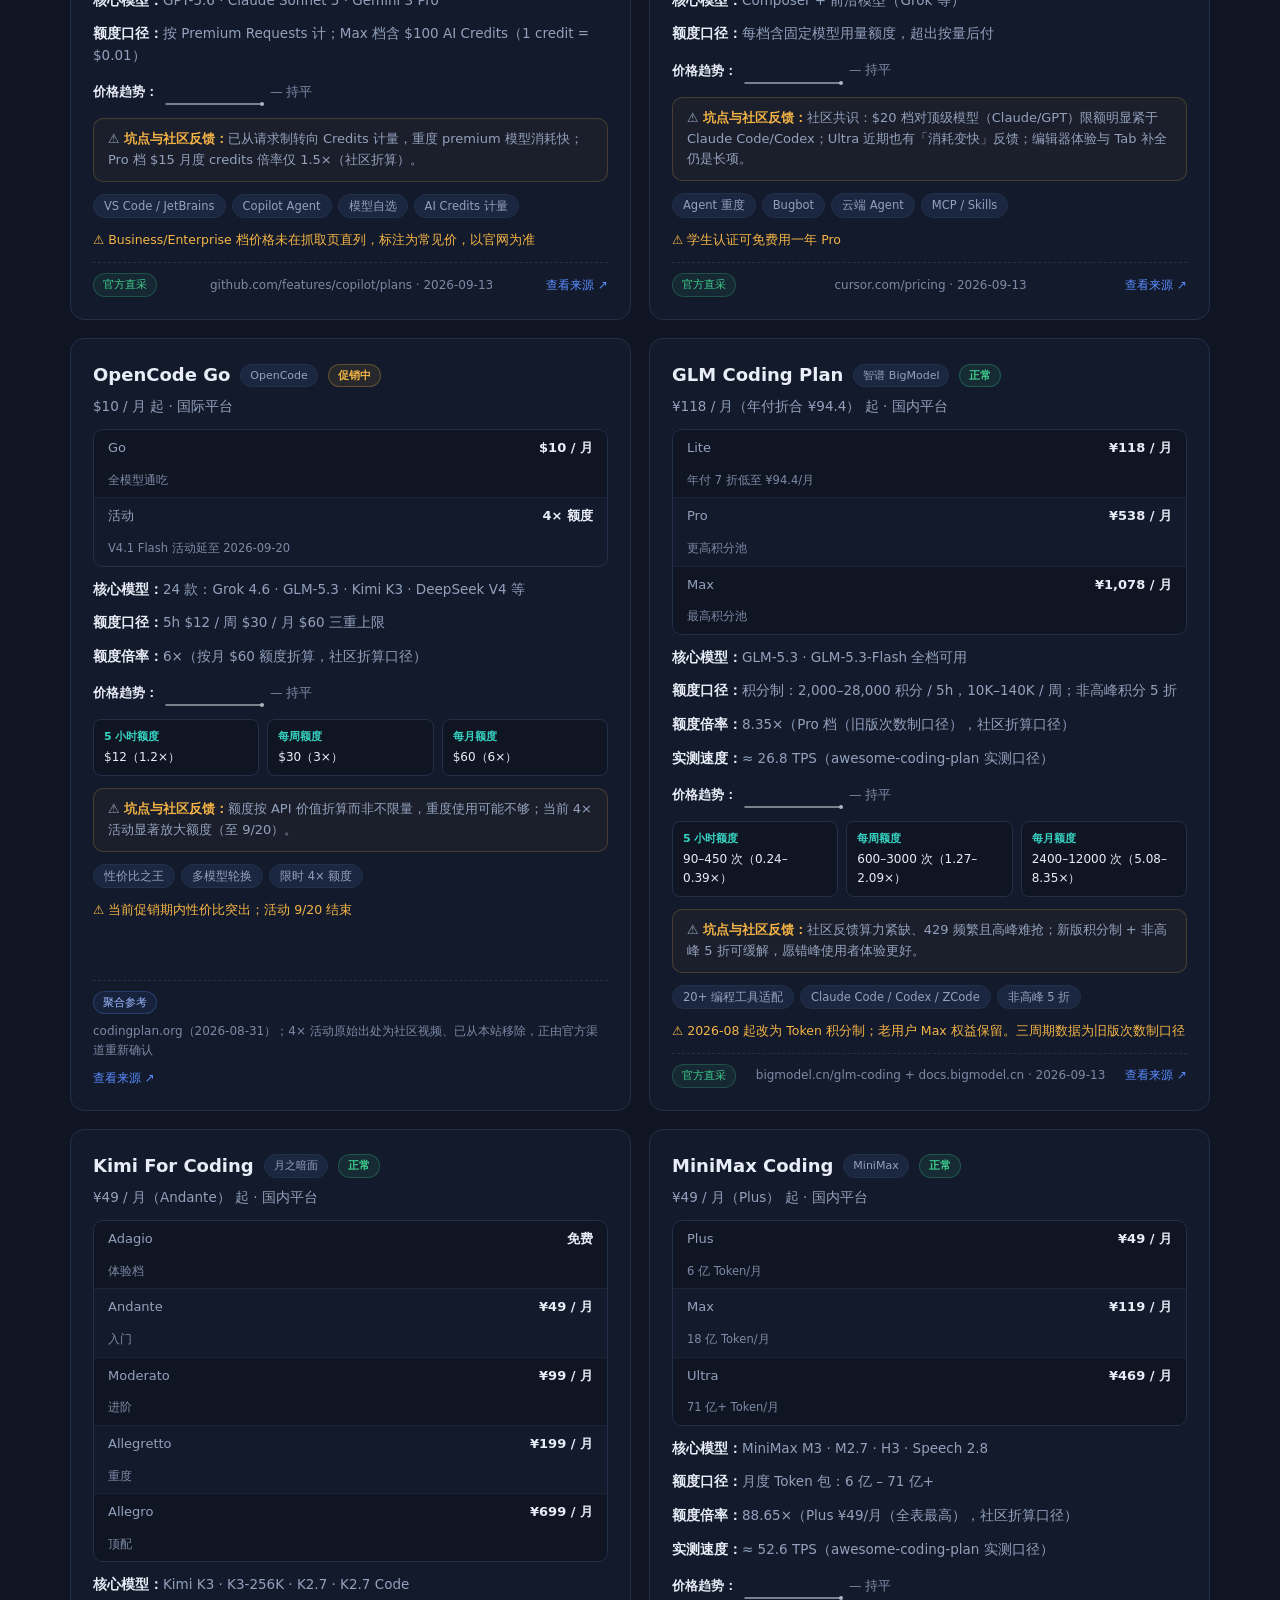
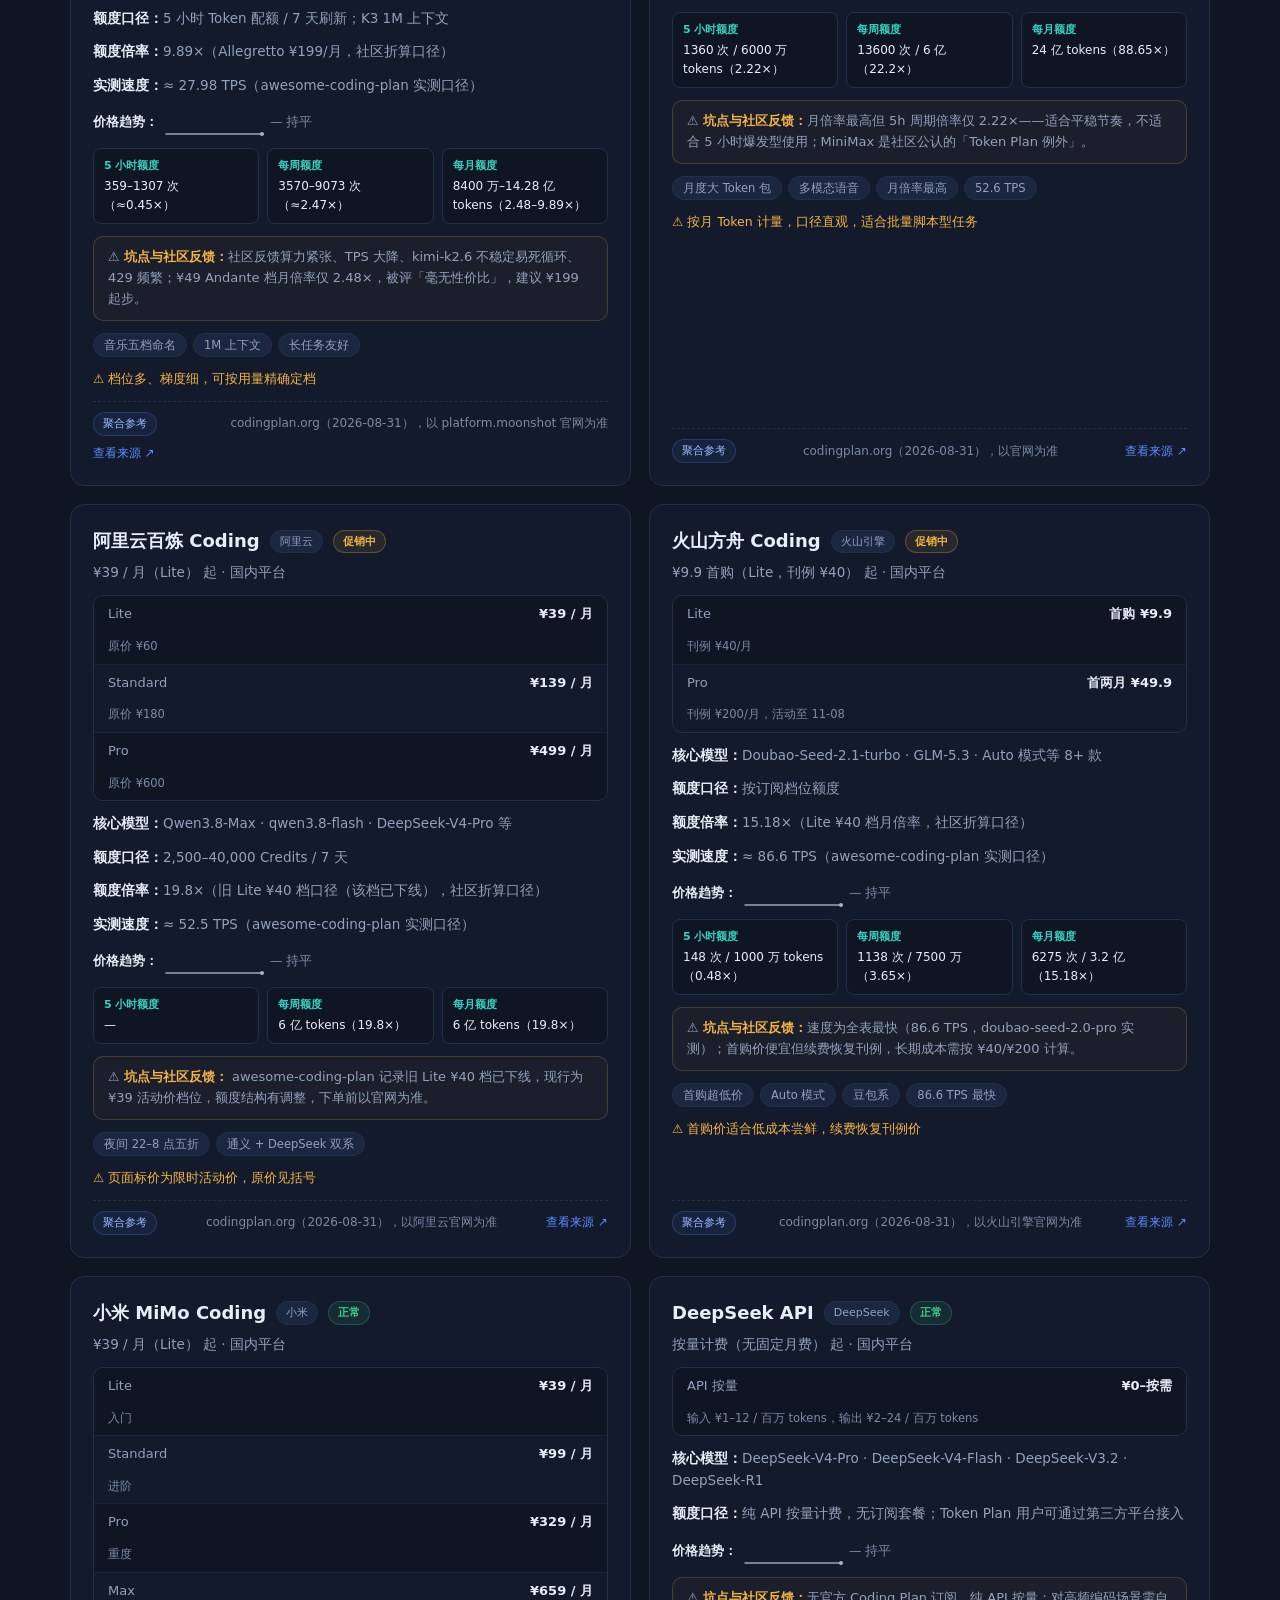
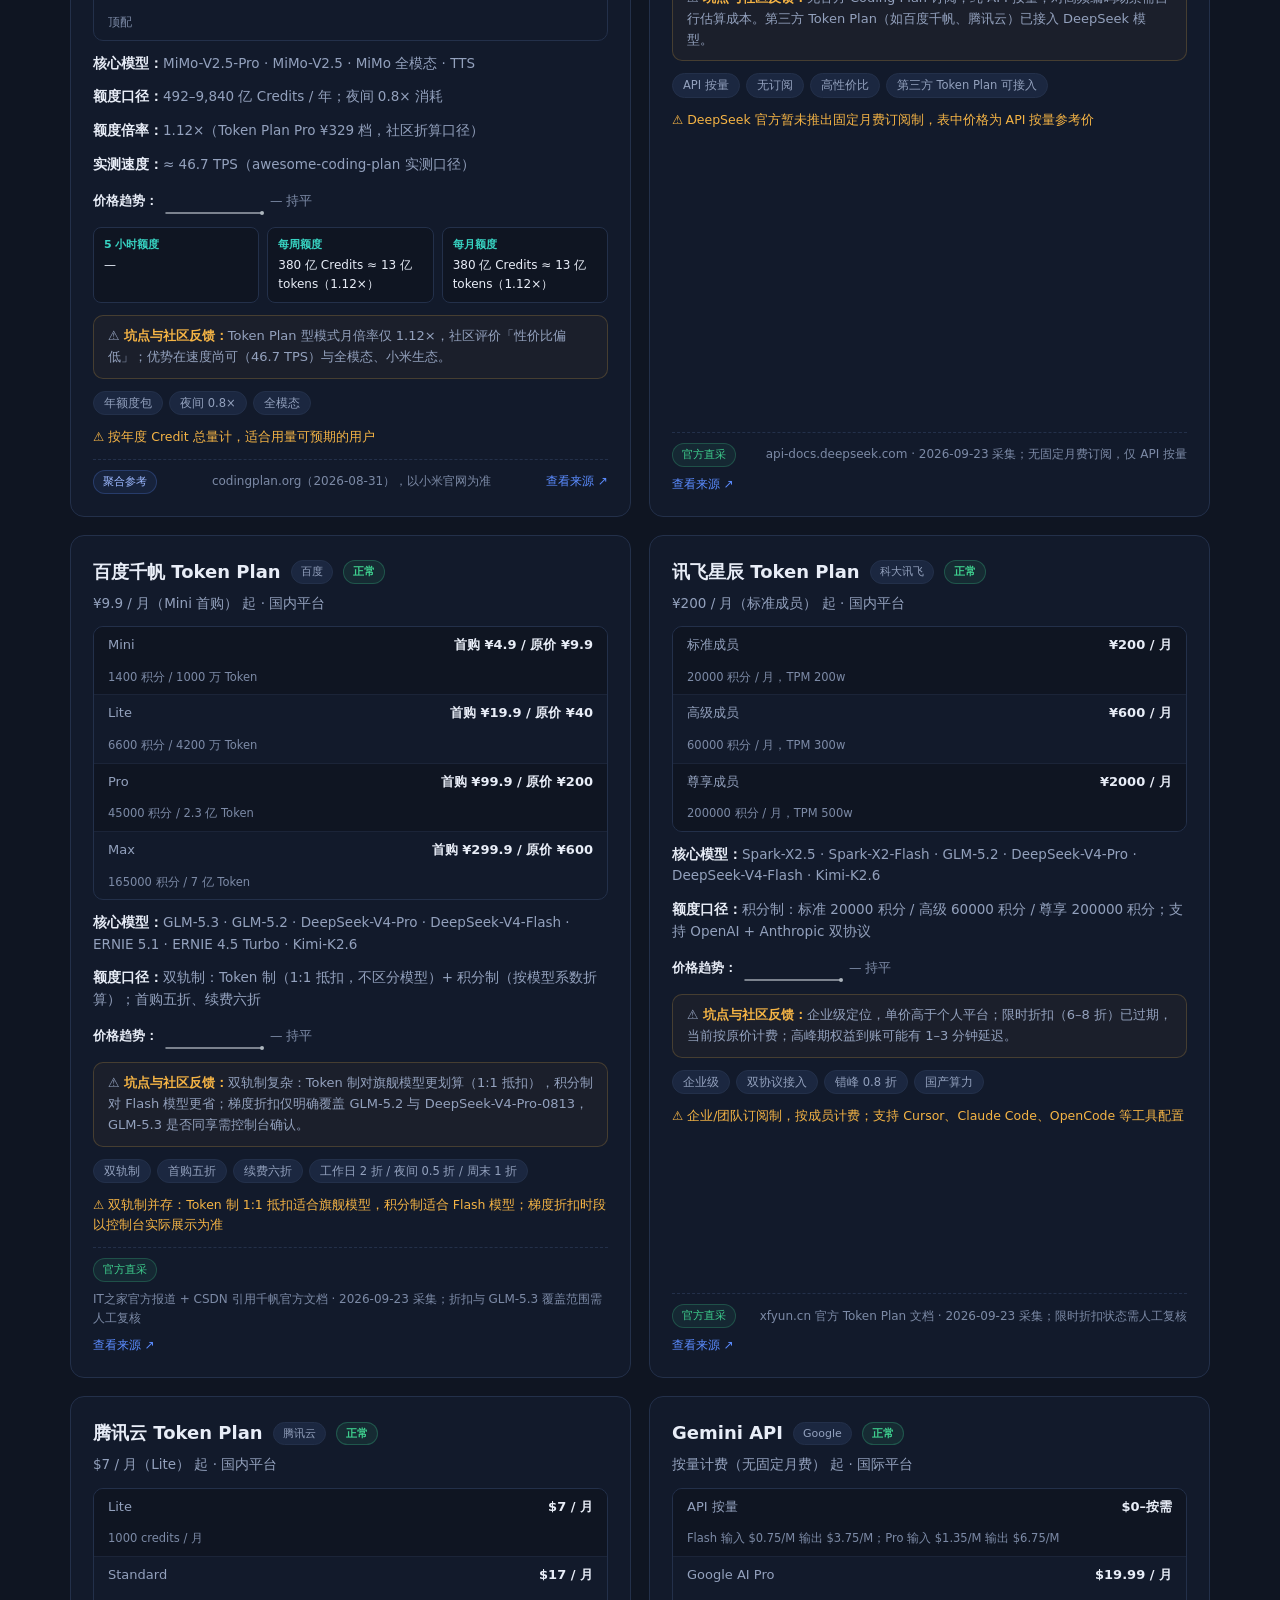
==== commit 6cb33275: "docs(site): 额度倍率估算方法论独立页（双语、零 JS），FAQ 与页脚内链" ====
--- a/index.html
+++ b/index.html
@@ -217,7 +217,7 @@
   <div class="wrap">
     <div class="sec-head">
       <h2 data-i18n="ideTitle">🖥️ IDE / 编辑器订阅扩展榜 <i>—</i> $10–20 档横评</h2>
-      <p>来源：awesome-coding-plan IDE Plan 表（2026-09-13 检索）；倍率为社区折算口径</p>
+      <p>来源：awesome-coding-plan IDE Plan 表（2026-11-15 检索）；倍率为社区折算口径</p>
     </div>
     <div class="table-scroll">
       <table style="min-width:760px">
@@ -273,7 +273,7 @@
   <div class="wrap">
     <div class="sec-head"><h2 data-i18n="faqTitle">❓ FAQ 常见问题</h2></div>
     <details open><summary>「额度口径」「额度倍率」分别是什么？</summary>
-      <div class="ans">额度口径 = 平台怎么计费：Claude 按「5 小时滚动会话 + 每周上限」、Cursor 按模型用量金额、Copilot 按 Premium Requests / AI Credits、国内多为积分 / Token 配额。额度倍率 = 把额度折算成钱再除以月价（<a href="https://github.com/mahonzhan/awesome-coding-plan" target="_blank" rel="noopener noreferrer">awesome-coding-plan</a> 的方法论），倍率越高名义性价比越高；但 MiniMax 月倍率 88.65× 最高、其 5h 周期倍率却一般——请按自己的使用节奏对号入座。</div>
+      <div class="ans">额度口径 = 平台怎么计费：Claude 按「5 小时滚动会话 + 每周上限」、Cursor 按模型用量金额、Copilot 按 Premium Requests / AI Credits、国内多为积分 / Token 配额。额度倍率 = 把额度折算成钱再除以月价（<a href="https://github.com/mahonzhan/awesome-coding-plan" target="_blank" rel="noopener noreferrer">awesome-coding-plan</a> 的方法论），倍率越高名义性价比越高；但 MiniMax 月倍率 88.65× 最高、其 5h 周期倍率却一般——请按自己的使用节奏对号入座。完整方法论见 <a href="methodology.html">额度倍率估算方法论</a>。</div>
     </details>
     <details><summary>Token 实时价格榜的数据从哪来？会不会是假的？</summary>
       <div class="ans">浏览器直接从 <a href="https://models.dev/api.json" target="_blank" rel="noopener noreferrer">models.dev/api.json</a> 拉取（GitHub 开源项目 sst/models.dev，社区持续提交、CDN 分发，返回体带 CORS 全开放头）。拉取成功时页面显示绿色圆点和拉取时间；网络失败时自动降级到内置快照（黄色圆点，日期为快照的生成时间，由每日巡检自动更新），绝不伪造"实时"假象。</div>
@@ -346,7 +346,7 @@
 
 <footer>
   <div class="wrap">
-    <div>CodingPlan Radar · AI 编程订阅计划对比 · 数据更新 <span id="foot-date">—</span></div>
+    <div>CodingPlan Radar · AI 编程订阅计划对比 · <a href="methodology.html">额度倍率估算方法论</a> · 数据更新 <span id="foot-date">—</span></div>
     <div>官方来源：claude.com · docs.github.com · cursor.com · docs.bigmodel.cn · platform.kimi.com · trae.ai · platform.minimaxi.com · help.aliyun.com · cloud.baidu.com　实时源：models.dev / OpenRouter</div>
   </div>
   <div class="wrap disclaimer">本站为静态信息聚合页面，与所列平台无商业关系；所有商标归各自所有者。</div>
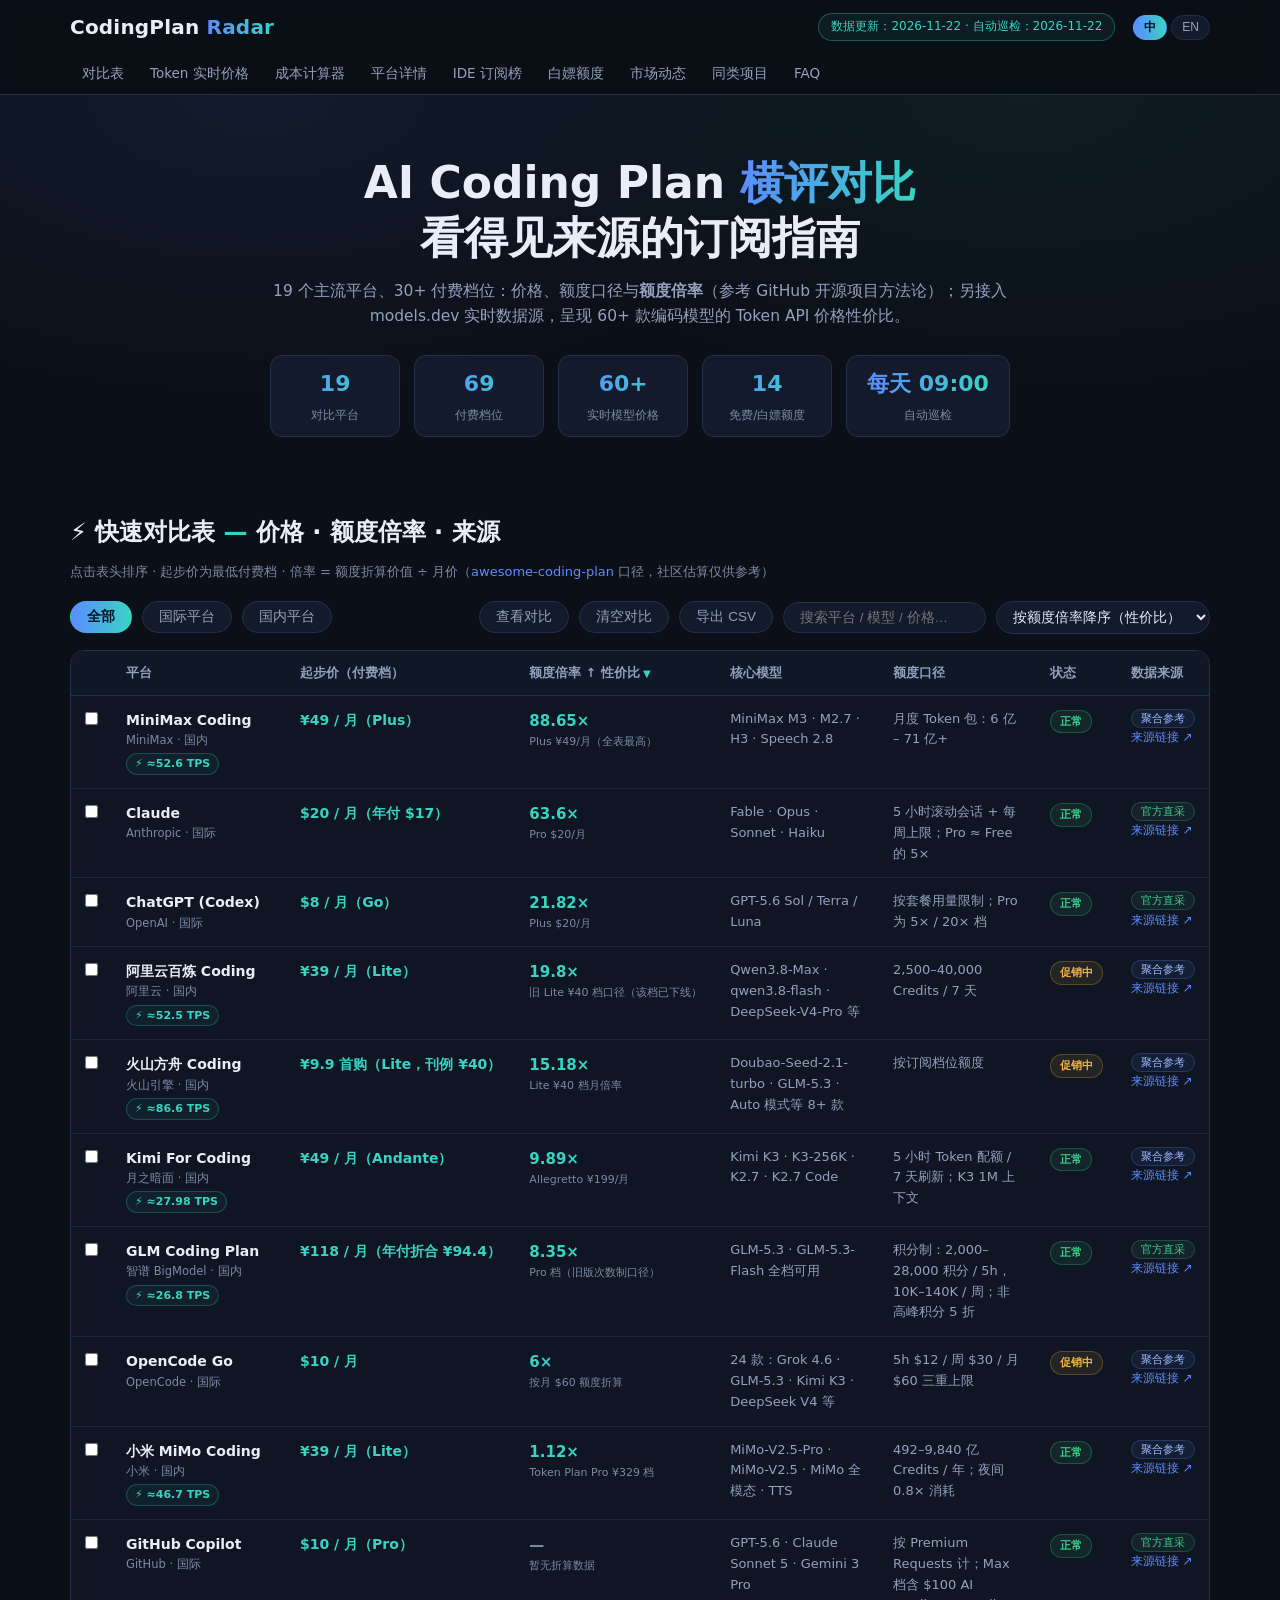
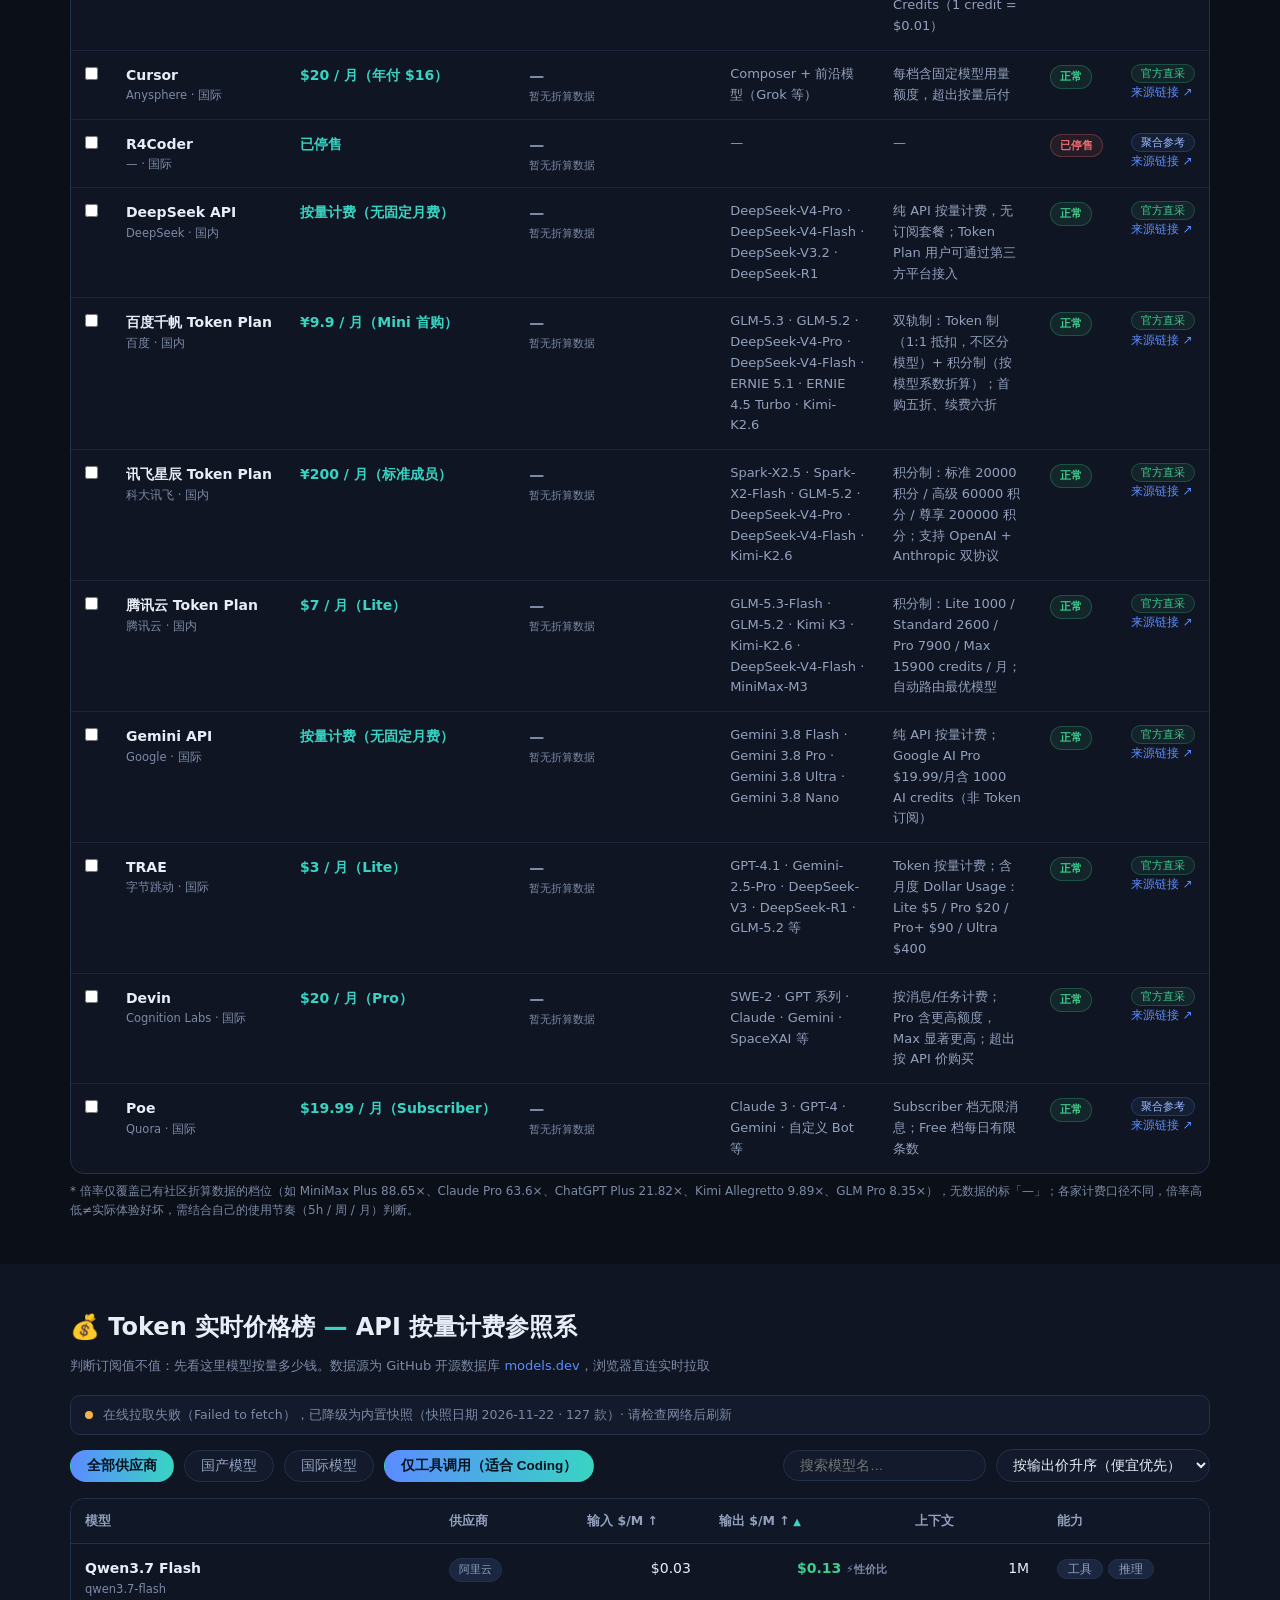
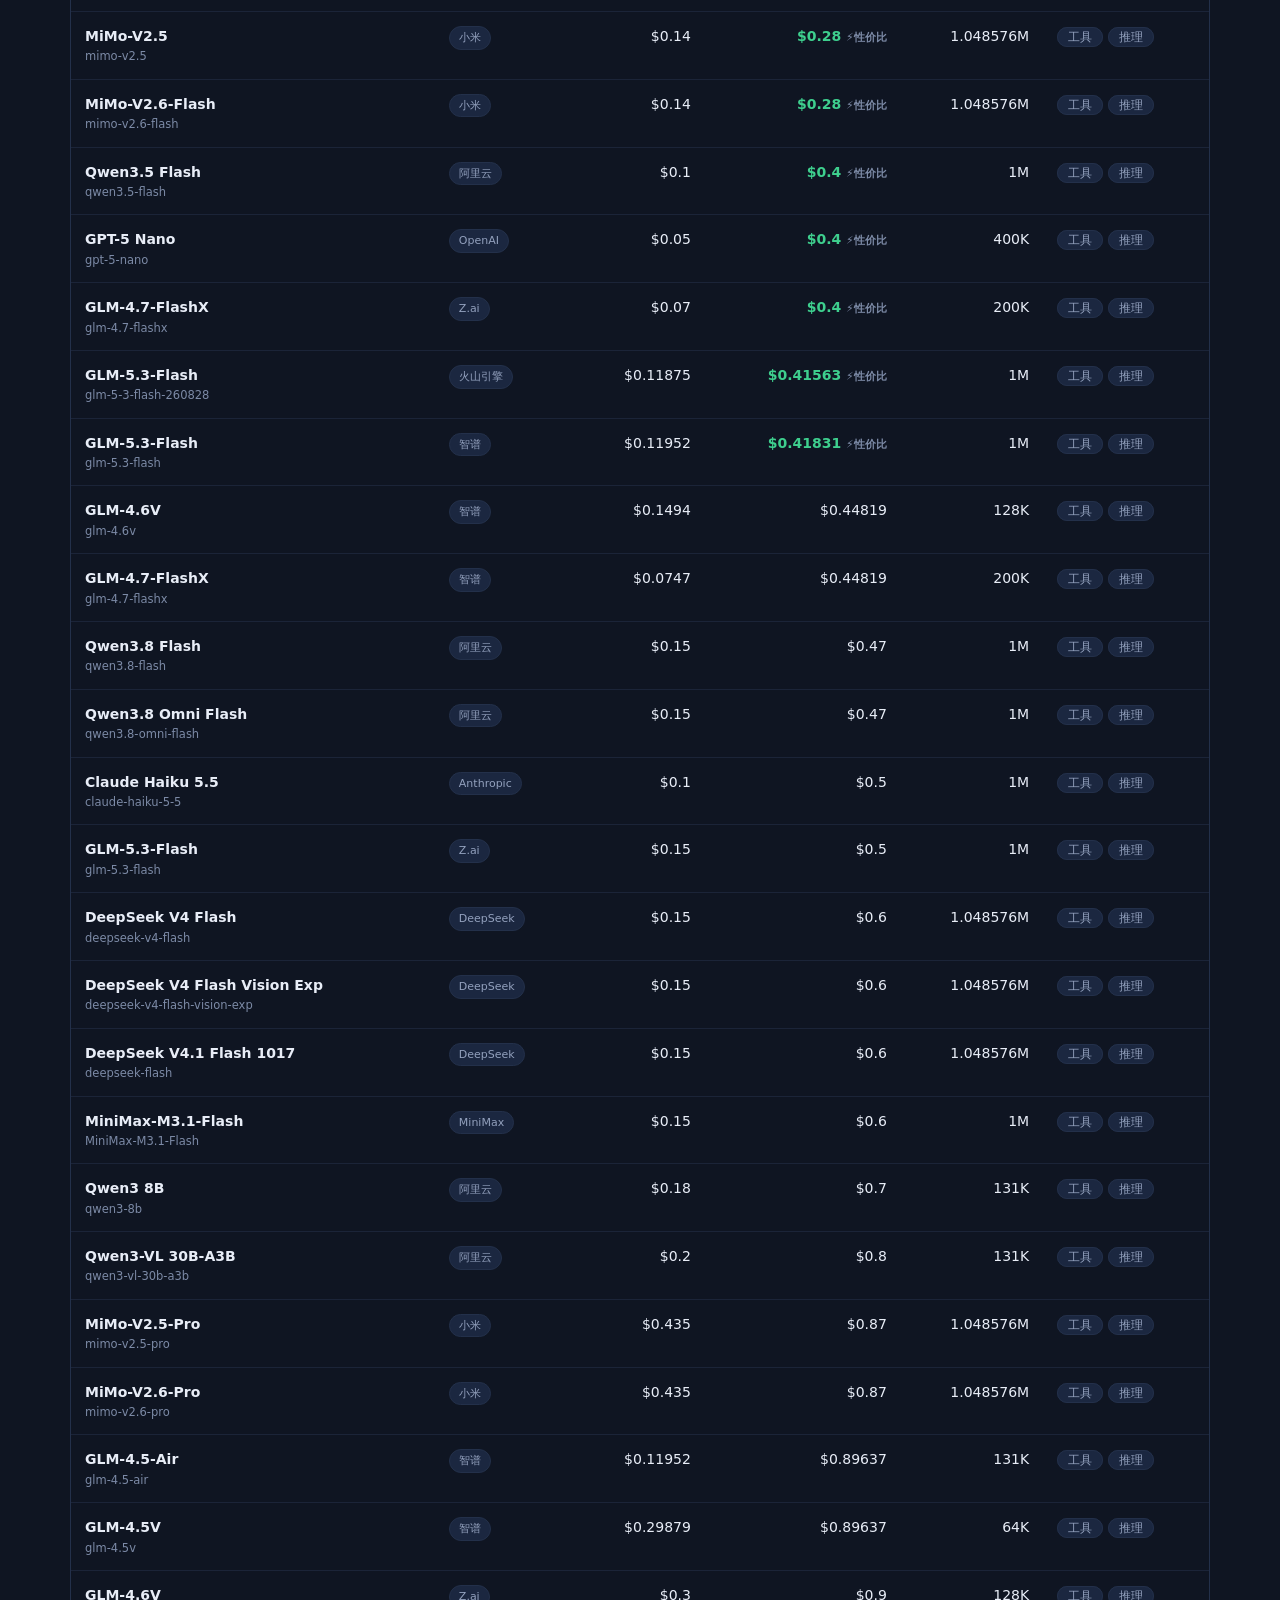
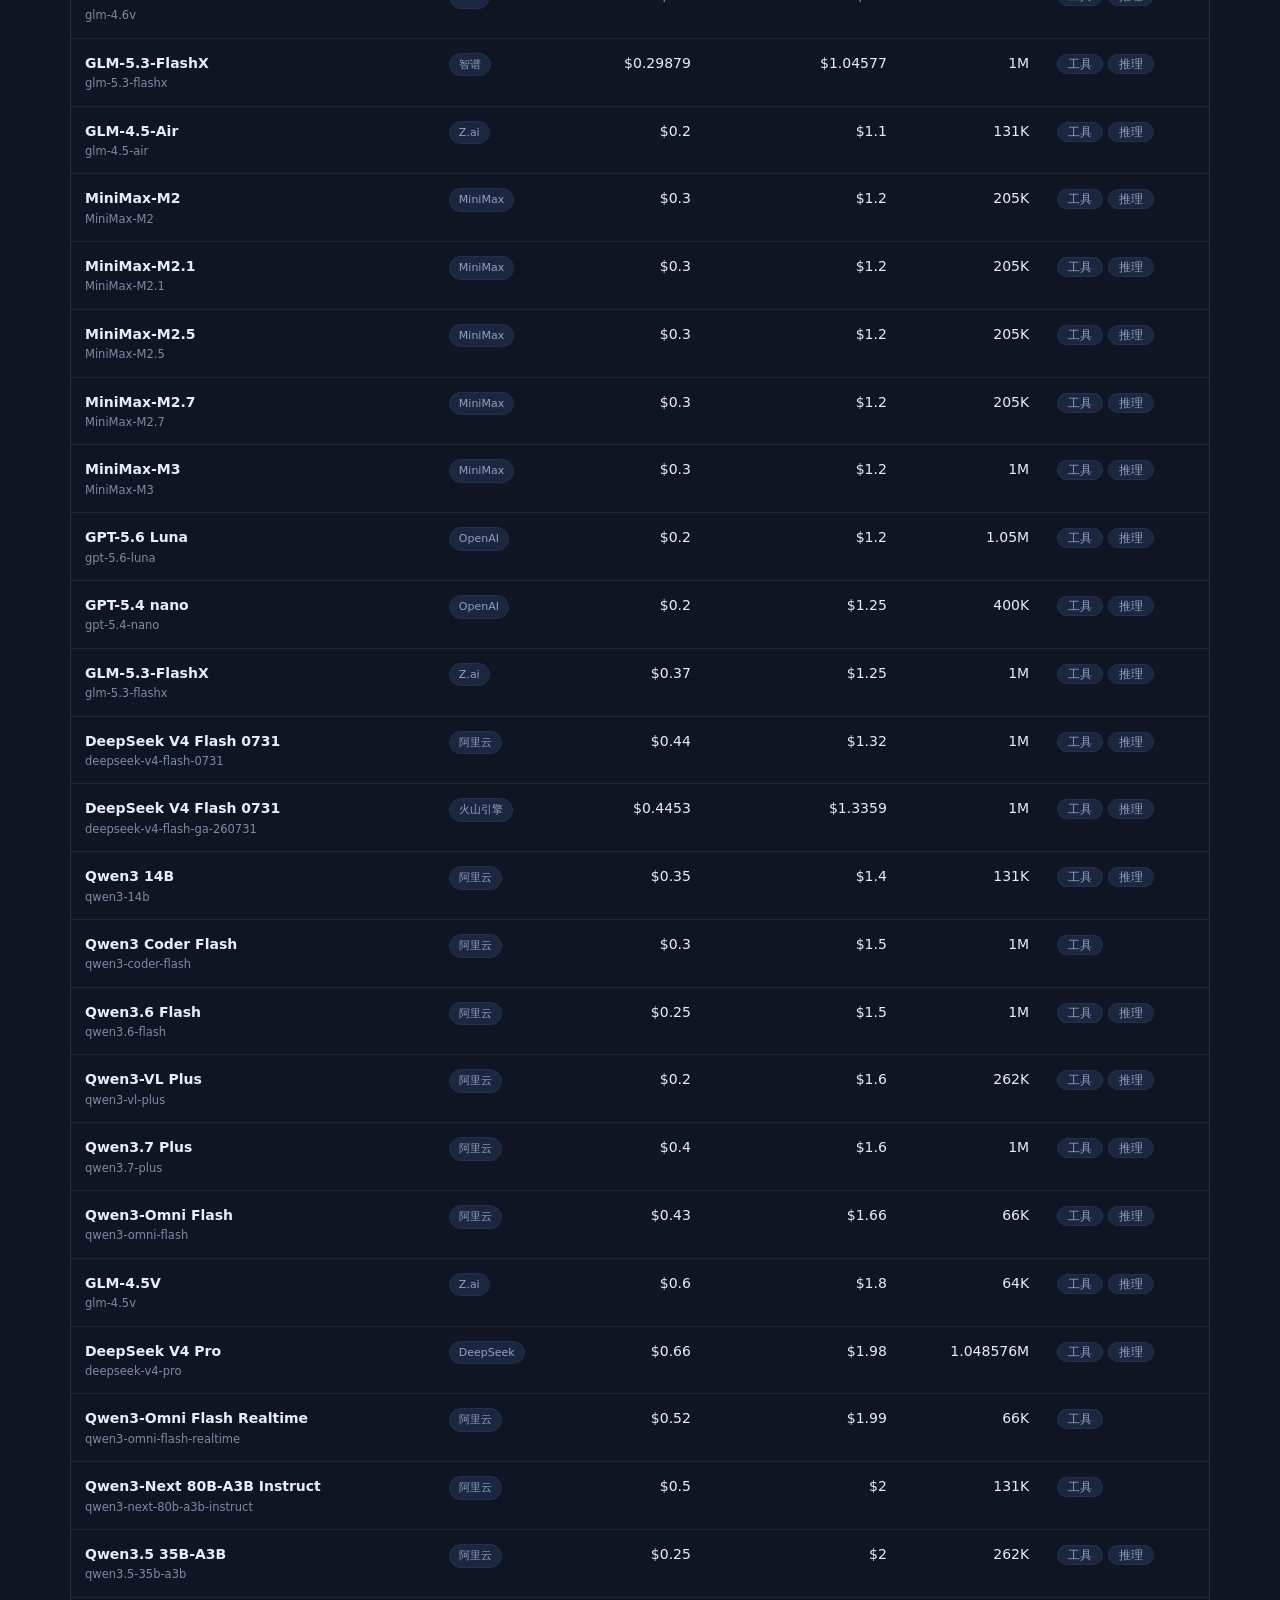
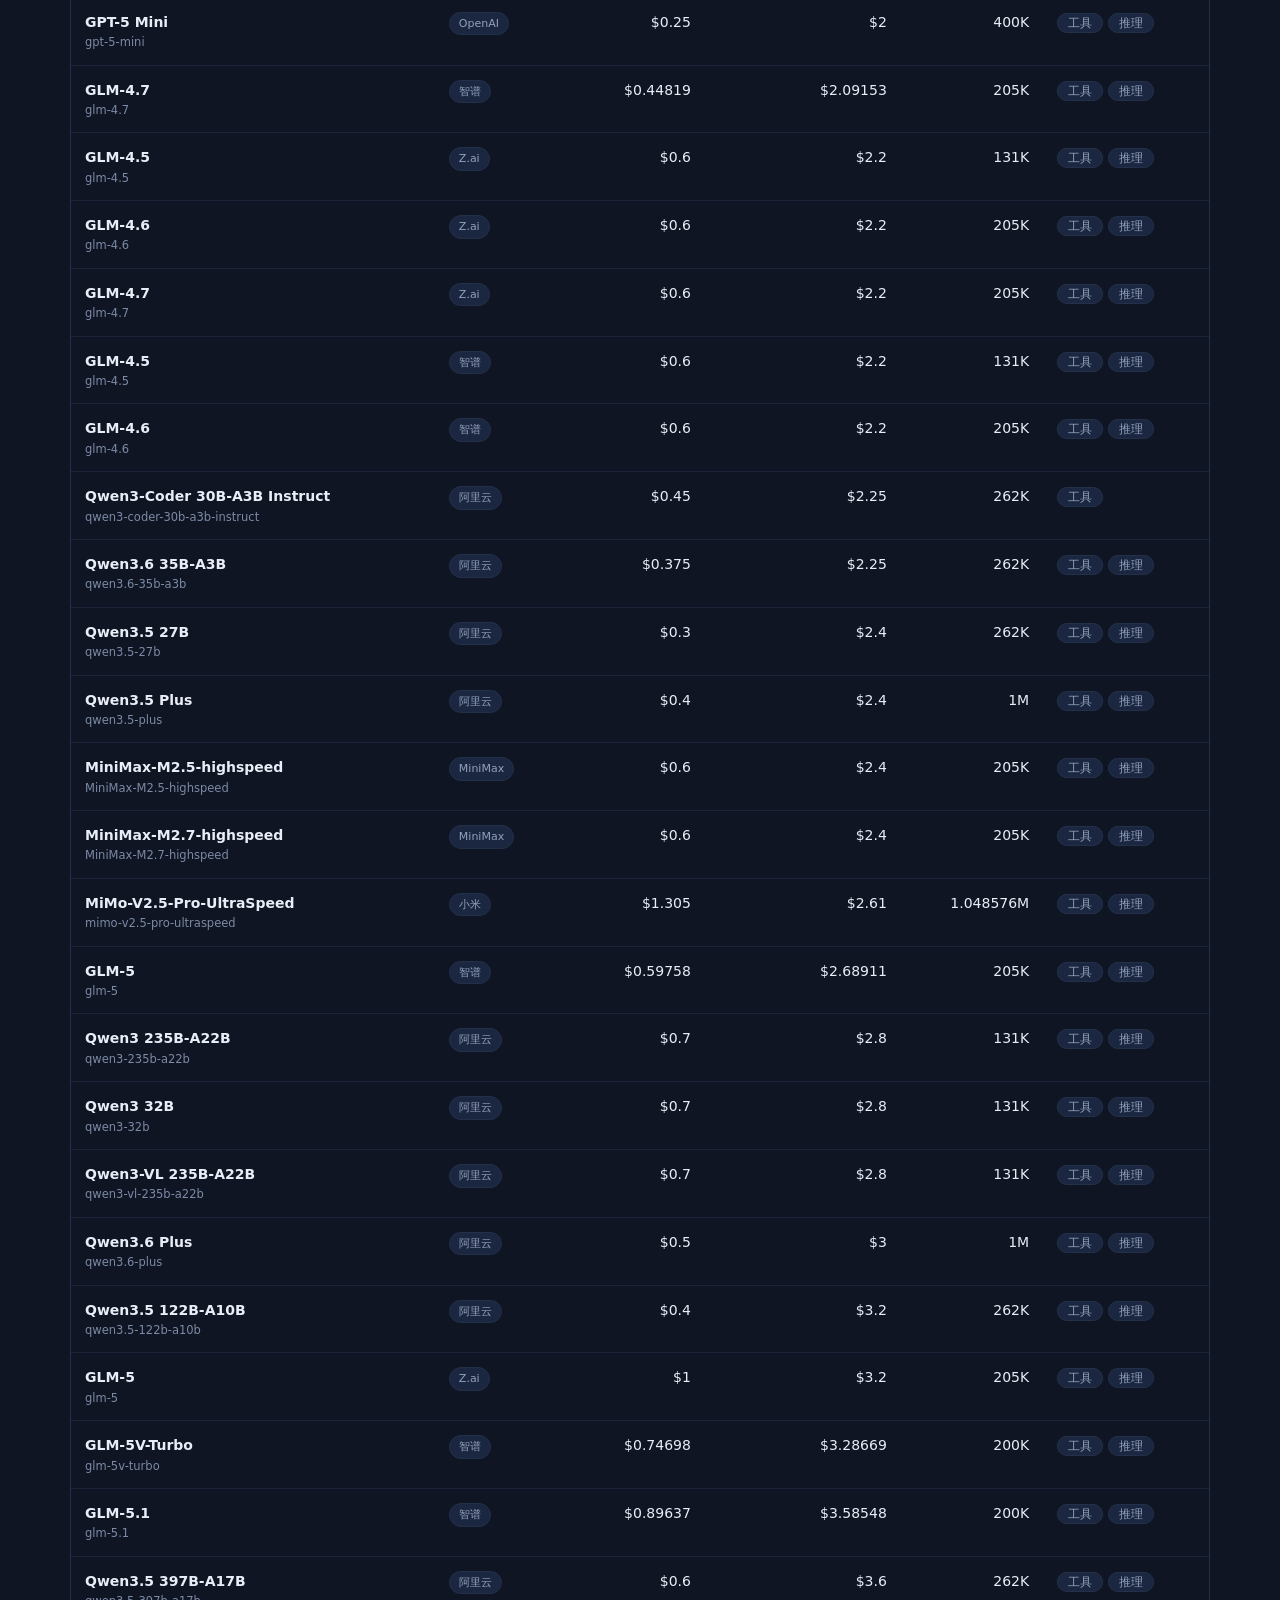
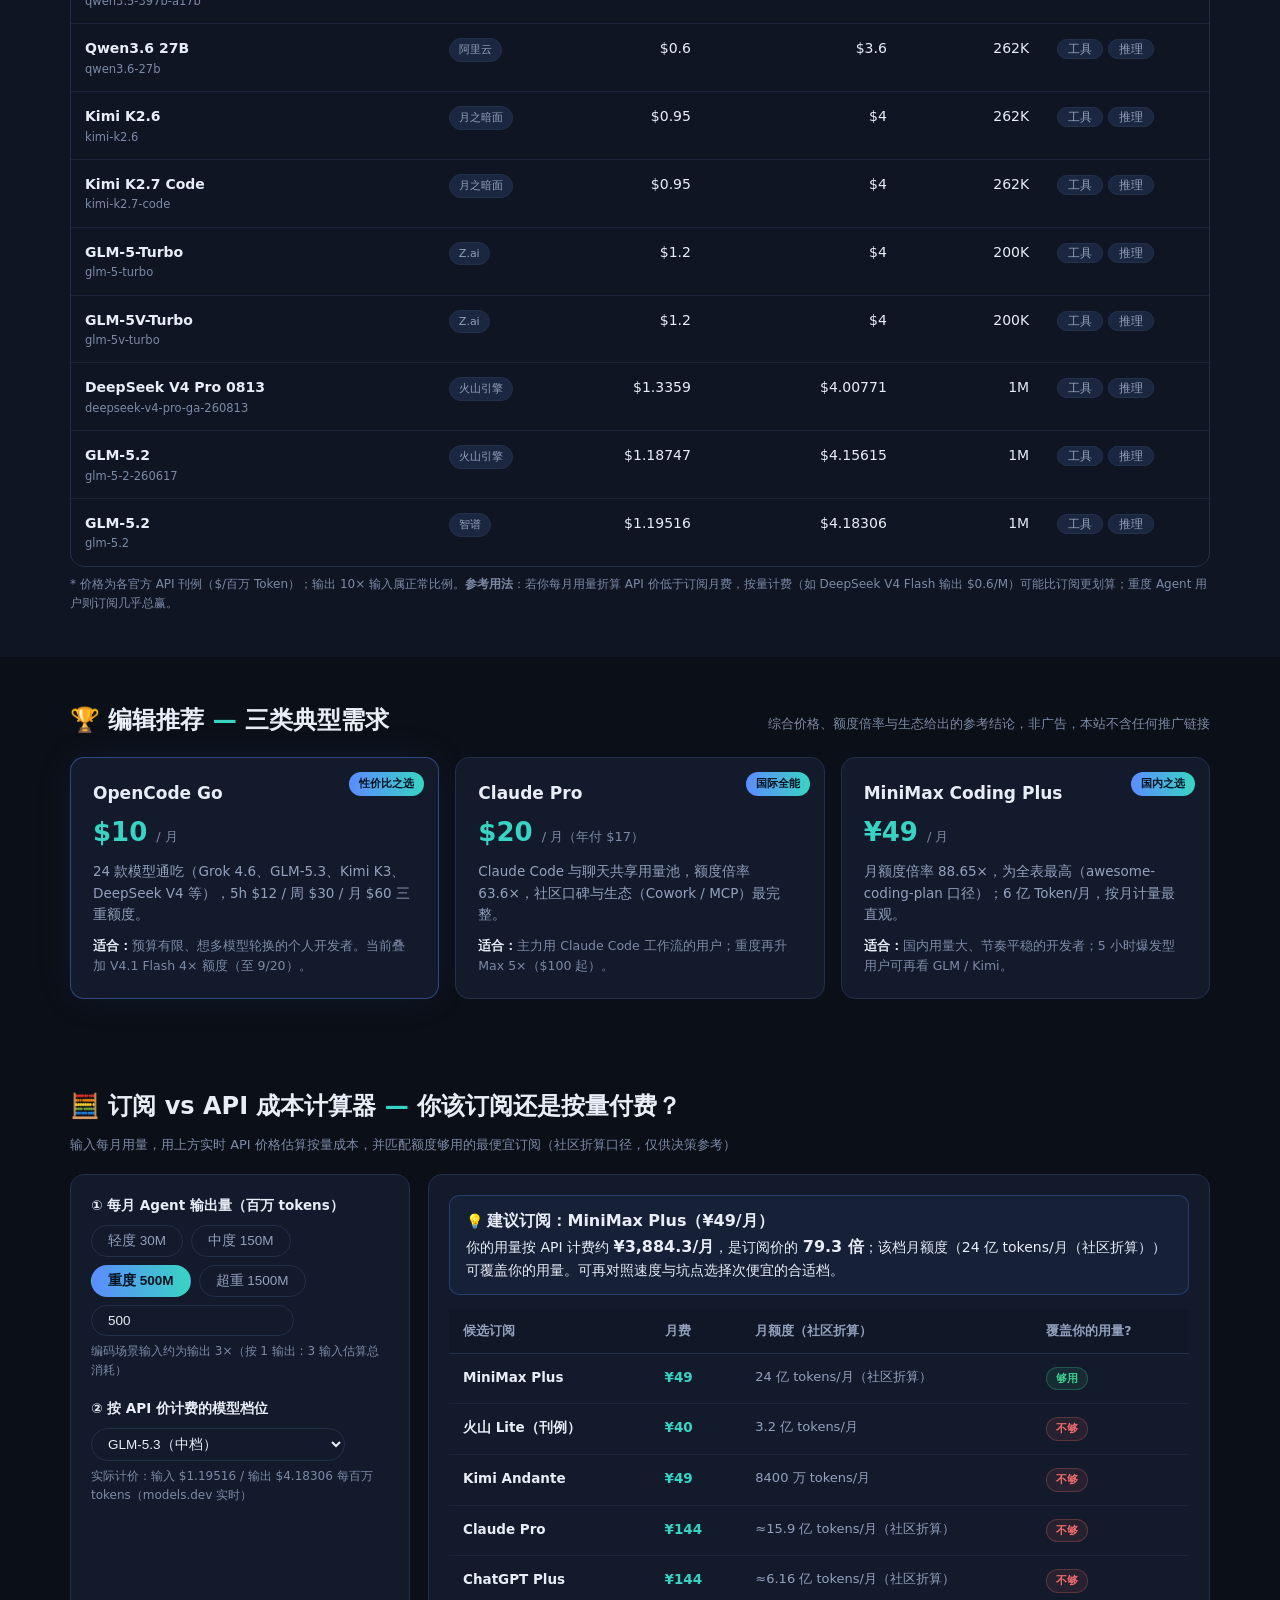
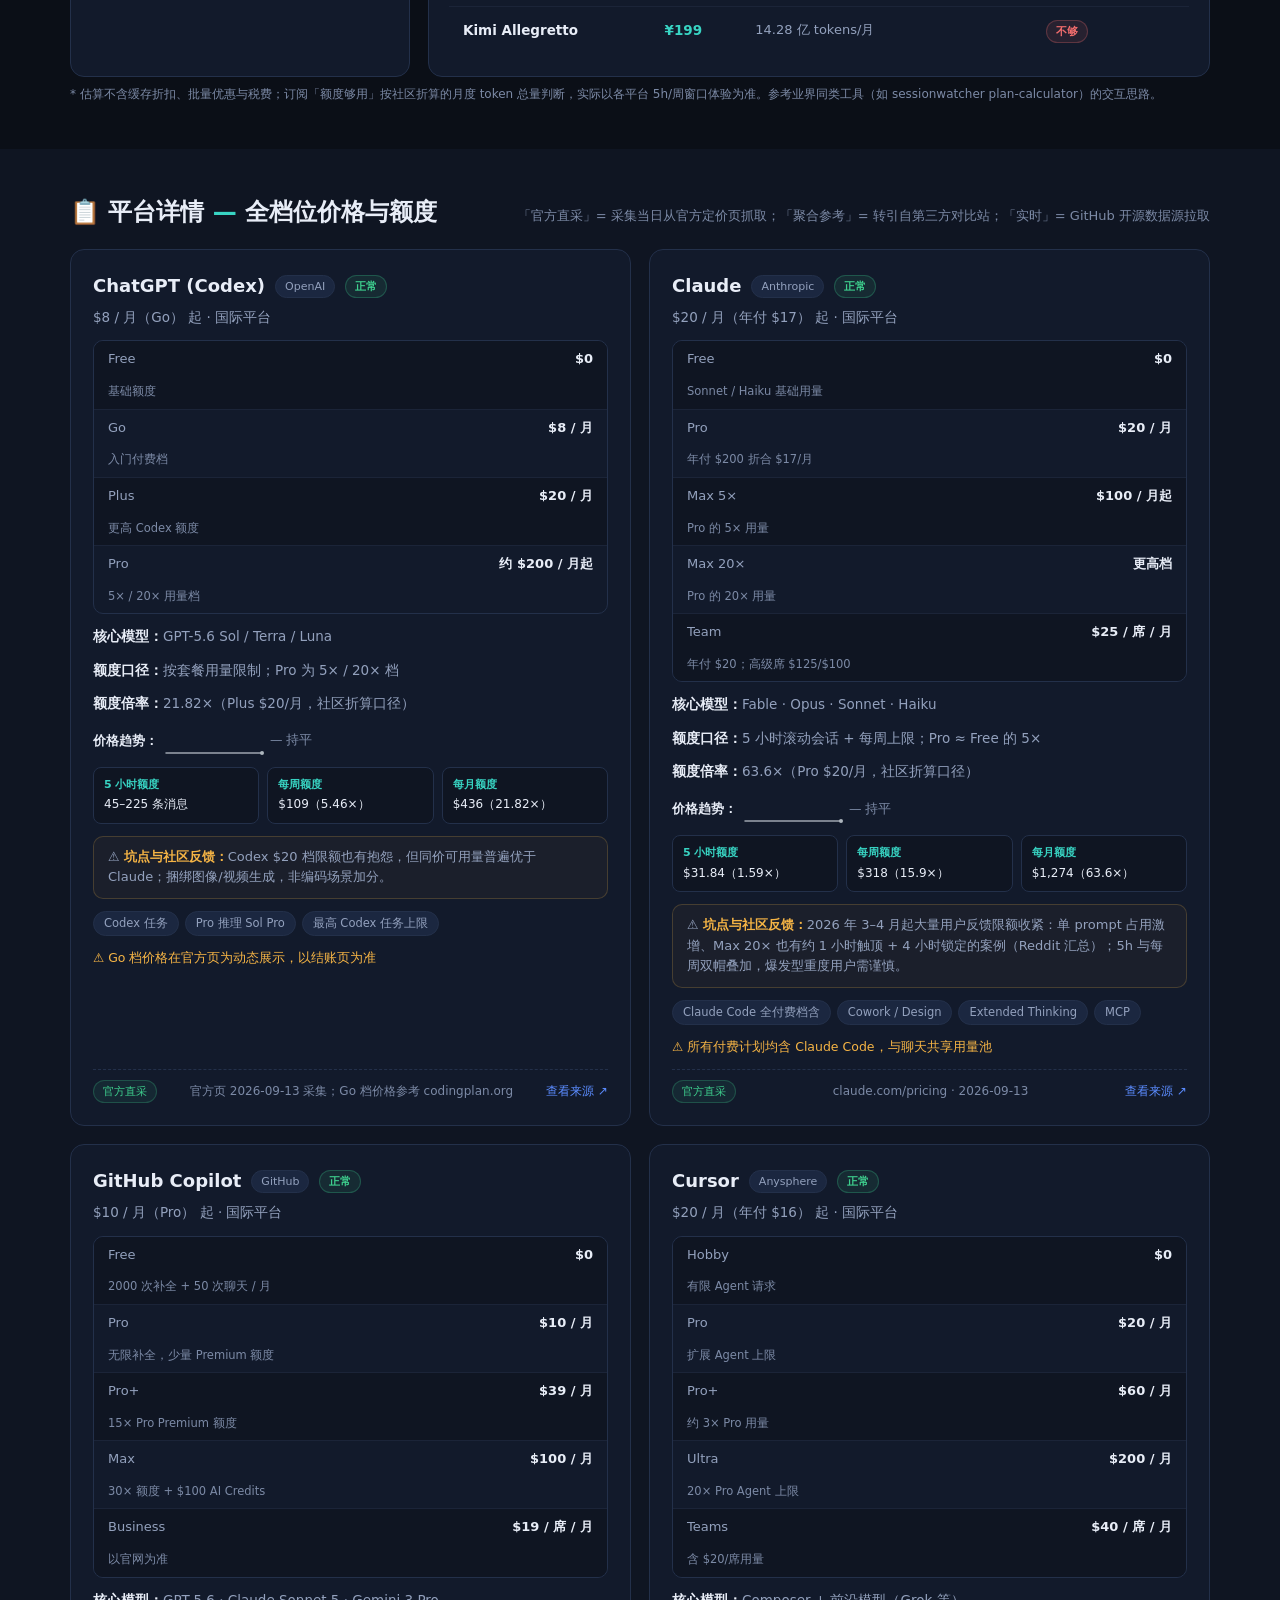
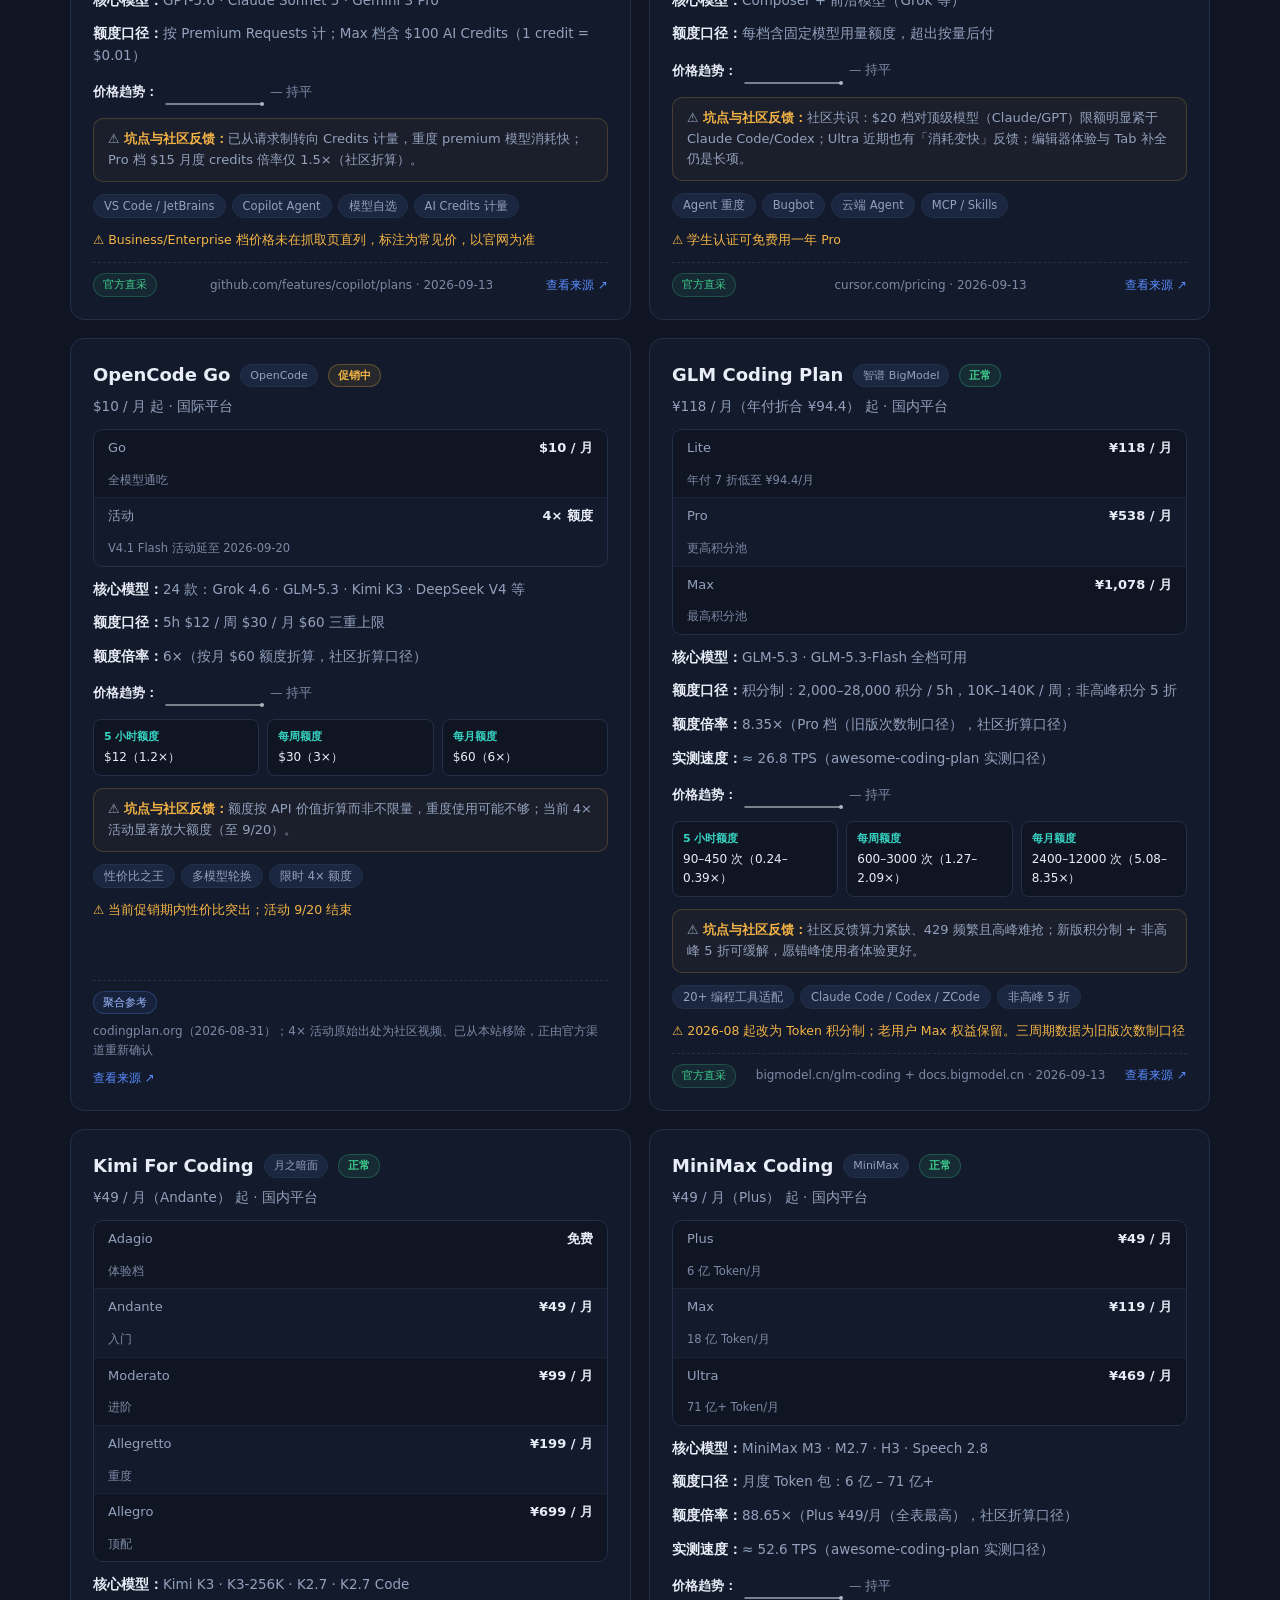
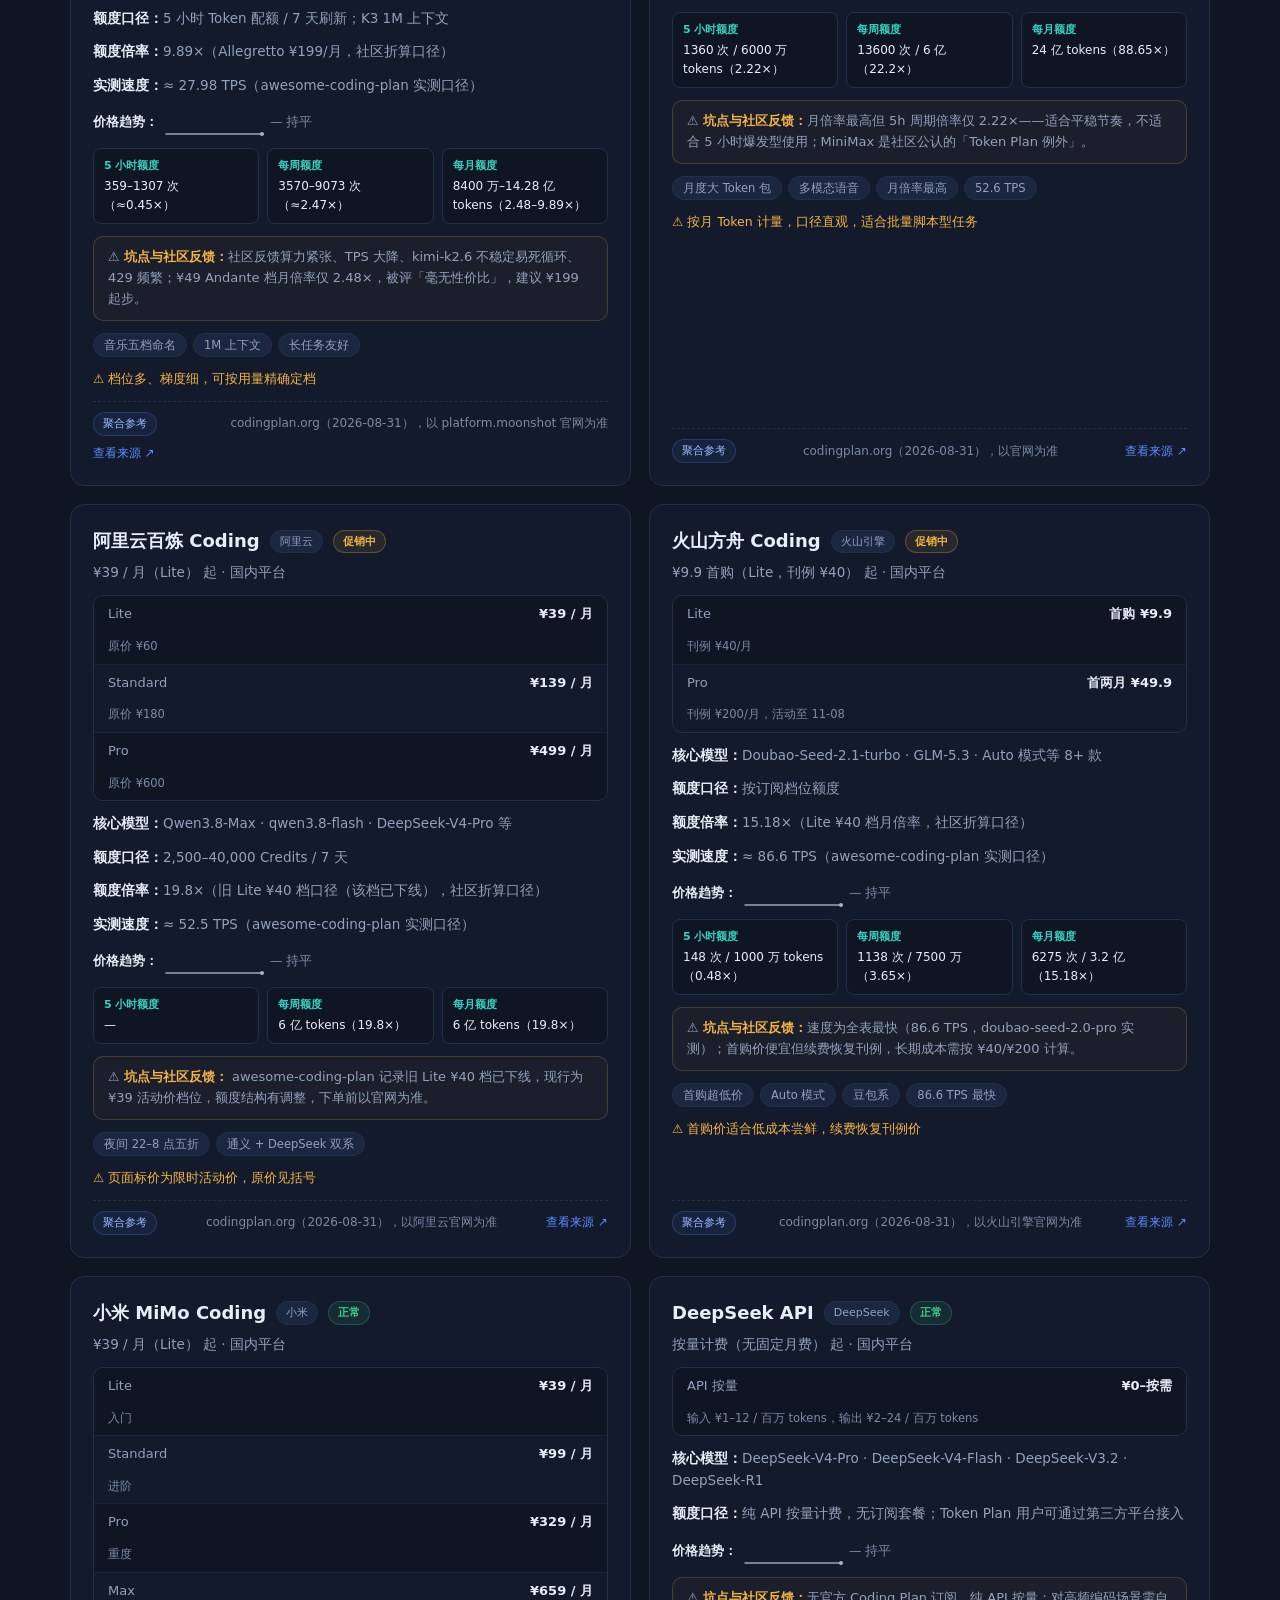
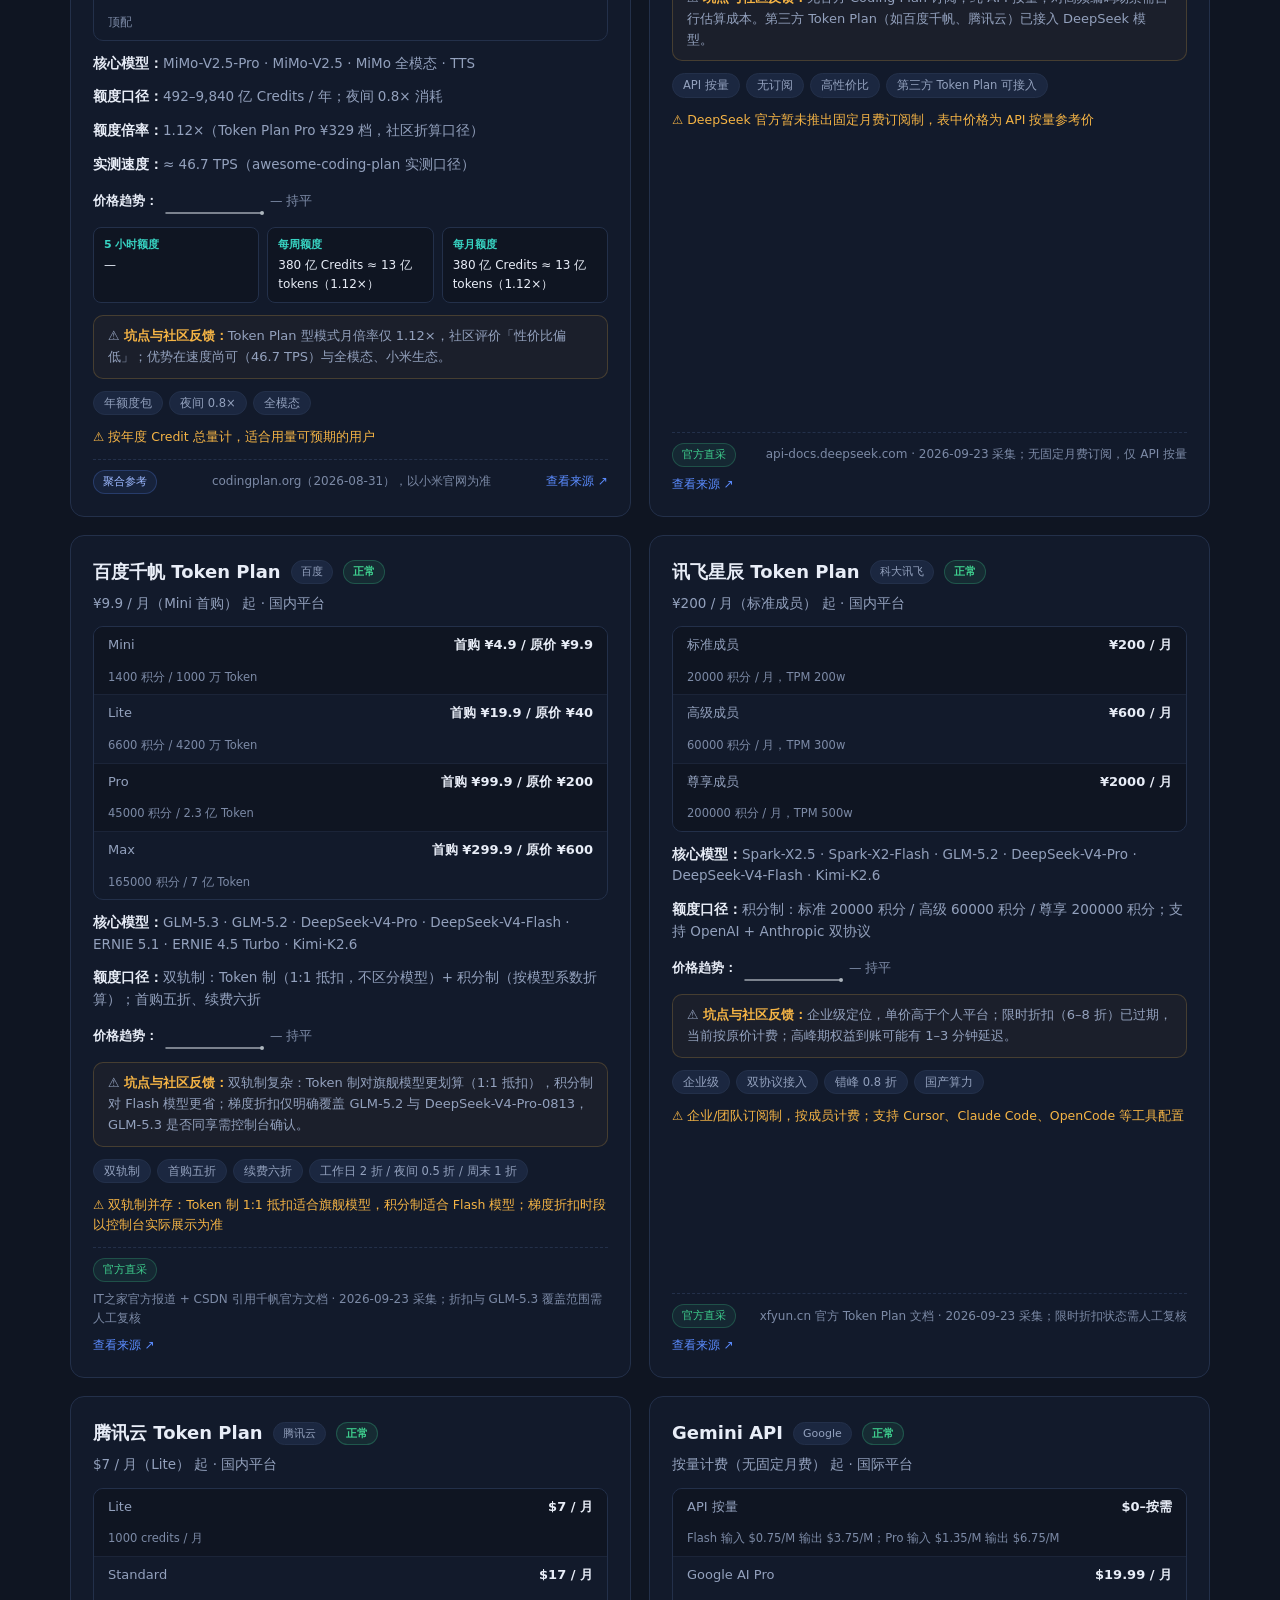
==== commit 02f7604b: "fix(ui): 数据加载失败错误横幅与空态分离，排序表头键盘可达并同步下拉" ====
--- a/index.html
+++ b/index.html
@@ -62,6 +62,7 @@
 
 <section id="compare">
   <div class="wrap">
+    <div id="data-error-banner" role="alert" hidden></div>
     <div class="sec-head">
       <h2 data-i18n="compareTitle">⚡ 快速对比表 <i>—</i> 价格 · 额度倍率 · 来源</h2>
       <p>点击表头排序 · 起步价为最低付费档 · 倍率 = 额度折算价值 ÷ 月价（<a href="https://github.com/mahonzhan/awesome-coding-plan" target="_blank" rel="noopener noreferrer">awesome-coding-plan</a> 口径，社区估算仅供参考）</p>
@@ -87,9 +88,9 @@
       <table>
         <thead><tr>
           <th scope="col" style="width:30px"><span class="sr-only">对比</span></th>
-          <th scope="col" data-k="name" data-i18n="platform">平台</th>
-          <th scope="col" data-k="price" data-i18n="startPrice">起步价（付费档）</th>
-          <th scope="col" data-k="ratio" data-i18n="ratio">额度倍率 ↑ 性价比</th>
+          <th scope="col" data-k="name"><button type="button" class="th-sort" data-i18n="platform" aria-label="平台，点击切换排序">平台</button></th>
+          <th scope="col" data-k="price"><button type="button" class="th-sort" data-i18n="startPrice" aria-label="起步价（付费档），点击切换排序">起步价（付费档）</button></th>
+          <th scope="col" data-k="ratio"><button type="button" class="th-sort" data-i18n="ratio" aria-label="额度倍率 ↑ 性价比，点击切换排序">额度倍率 ↑ 性价比</button></th>
           <th scope="col" data-i18n="coreModels">核心模型</th>
           <th scope="col" data-i18n="quota">额度口径</th>
           <th scope="col" data-i18n="status">状态</th>
@@ -126,8 +127,8 @@
       <table style="min-width:820px">
         <thead><tr>
           <th scope="col" data-i18n="model">模型</th><th scope="col" data-i18n="vendor">供应商</th>
-          <th scope="col" data-tk="in" data-i18n="inPrice">输入 $/M ↑</th>
-          <th scope="col" data-tk="out" data-i18n="outPrice">输出 $/M ↑</th>
+          <th scope="col" data-tk="in"><button type="button" class="th-sort" data-i18n="inPrice" aria-label="输入 $/M，点击切换排序">输入 $/M ↑</button></th>
+          <th scope="col" data-tk="out"><button type="button" class="th-sort" data-i18n="outPrice" aria-label="输出 $/M，点击切换排序">输出 $/M ↑</button></th>
           <th scope="col" data-i18n="context">上下文</th><th scope="col" data-i18n="ability">能力</th>
         </tr></thead>
         <tbody id="ttbody"><tr><td colspan="6" style="color:var(--dim)">加载中…</td></tr></tbody>
--- a/css/styles.css
+++ b/css/styles.css
@@ -78,8 +78,8 @@
 .table-scroll{overflow-x:auto;border:1px solid var(--border);border-radius:var(--radius);background:var(--bg2);-webkit-overflow-scrolling:touch}
 table{width:100%;border-collapse:collapse;font-size:14px;min-width:960px}
 thead th{position:sticky;top:0;background:#101828;font-size:12.5px;color:var(--muted);text-align:left;padding:12px 14px;border-bottom:1px solid var(--border);white-space:nowrap;user-select:none}
-/* 只有真正可排序的表头给手型与 hover —— 此前整行表头（含「核心模型」这类不可排序列）都是手型，误导点击 */
-#compare thead th[data-k],#tokens thead th[data-tk]{cursor:pointer}
+/* 可排序表头的交互载体是 th 内的 button.th-sort（手型在按钮上，见下方 .th-sort 规则）；
+   th 自身恢复默认光标，hover 变色保留在 th 上、经 button 的 color:inherit 传导 */
 #compare thead th[data-k]:hover,#tokens thead th[data-tk]:hover{color:var(--text)}
 /* 排序方向指示用 ::after 生成内容，不写进 DOM —— 否则会被 applyI18N 连同原始标记一起记进 data-i18n-orig */
 thead th[data-sort]::after{content:" ▲";color:var(--accent2);font-size:10px}
@@ -110,6 +110,22 @@
 .empty-cell{padding:26px 14px;color:var(--dim);font-size:13.5px;text-align:center}
 .linklike{border:0;background:none;color:var(--accent);font:inherit;cursor:pointer;text-decoration:underline;padding:0 2px}
 .cnote{margin:0 0 10px;padding:8px 12px;border:1px solid #f5b44544;background:#f5b44512;border-radius:10px;color:var(--warn);font-size:13px}
+
+/* ===== 核心数据加载失败横幅（2026-11-22） ===== */
+/* 配色对齐 .alert.bad（--bad/#f26d6d 系令牌），本站仅深色主题，横幅文字用 --text/--bad 均达标 */
+#data-error-banner{margin-bottom:16px}
+#data-error-banner[hidden]{display:none}
+#data-error-banner .data-error{display:flex;align-items:center;justify-content:space-between;gap:12px;flex-wrap:wrap;border:1px solid #f26d6d3d;background:#f26d6d0d;color:var(--text);border-radius:var(--radius);padding:12px 16px;font-size:13.5px}
+#data-error-banner .data-error b{color:var(--bad)}
+#data-error-banner .chip{flex:0 0 auto}
+#data-error-banner .chip:disabled{opacity:.6;cursor:wait}
+
+/* ===== 可排序表头按钮（2026-11-22） ===== */
+/* th 内包 <button class="th-sort"> 提供键盘可达载体（Tab 聚焦 / Enter、Space 触发原生 click）。
+ * 无边框透明，font/color 继承表头外观；hover 变色由 th:hover 的 color 经 inherit 传导；
+ * 焦点环直接走全站既有 :focus-visible 规则（outline 2px var(--accent)），不另造令牌 */
+button.th-sort{border:0;background:none;color:inherit;font:inherit;padding:0;margin:0;text-align:left;white-space:nowrap;cursor:pointer}
+button.th-sort:hover{color:var(--text)}
 
 /* ===== picks / cards / repos ===== */
 .picks{display:grid;grid-template-columns:repeat(3,1fr);gap:16px}
@@ -241,3 +257,7 @@
 .tl-item.is-signal{border:1px dashed var(--border);border-radius:var(--radius);padding:12px 16px}
 .tl-item.is-signal::before{background:transparent;border:2px dashed var(--accent2)}
 .tl-item.is-signal h4 a{color:var(--text)}
+
+/* 平台深链：?p=<平台名> 滚动定位后的高亮（v7.6） */
+.card.deep-link-flash{outline:2px solid var(--accent);outline-offset:3px;animation:dlf 2.4s ease-out}
+@keyframes dlf{0%,60%{background:var(--card)}75%{background:#5b8cff22}100%{background:var(--card)}}
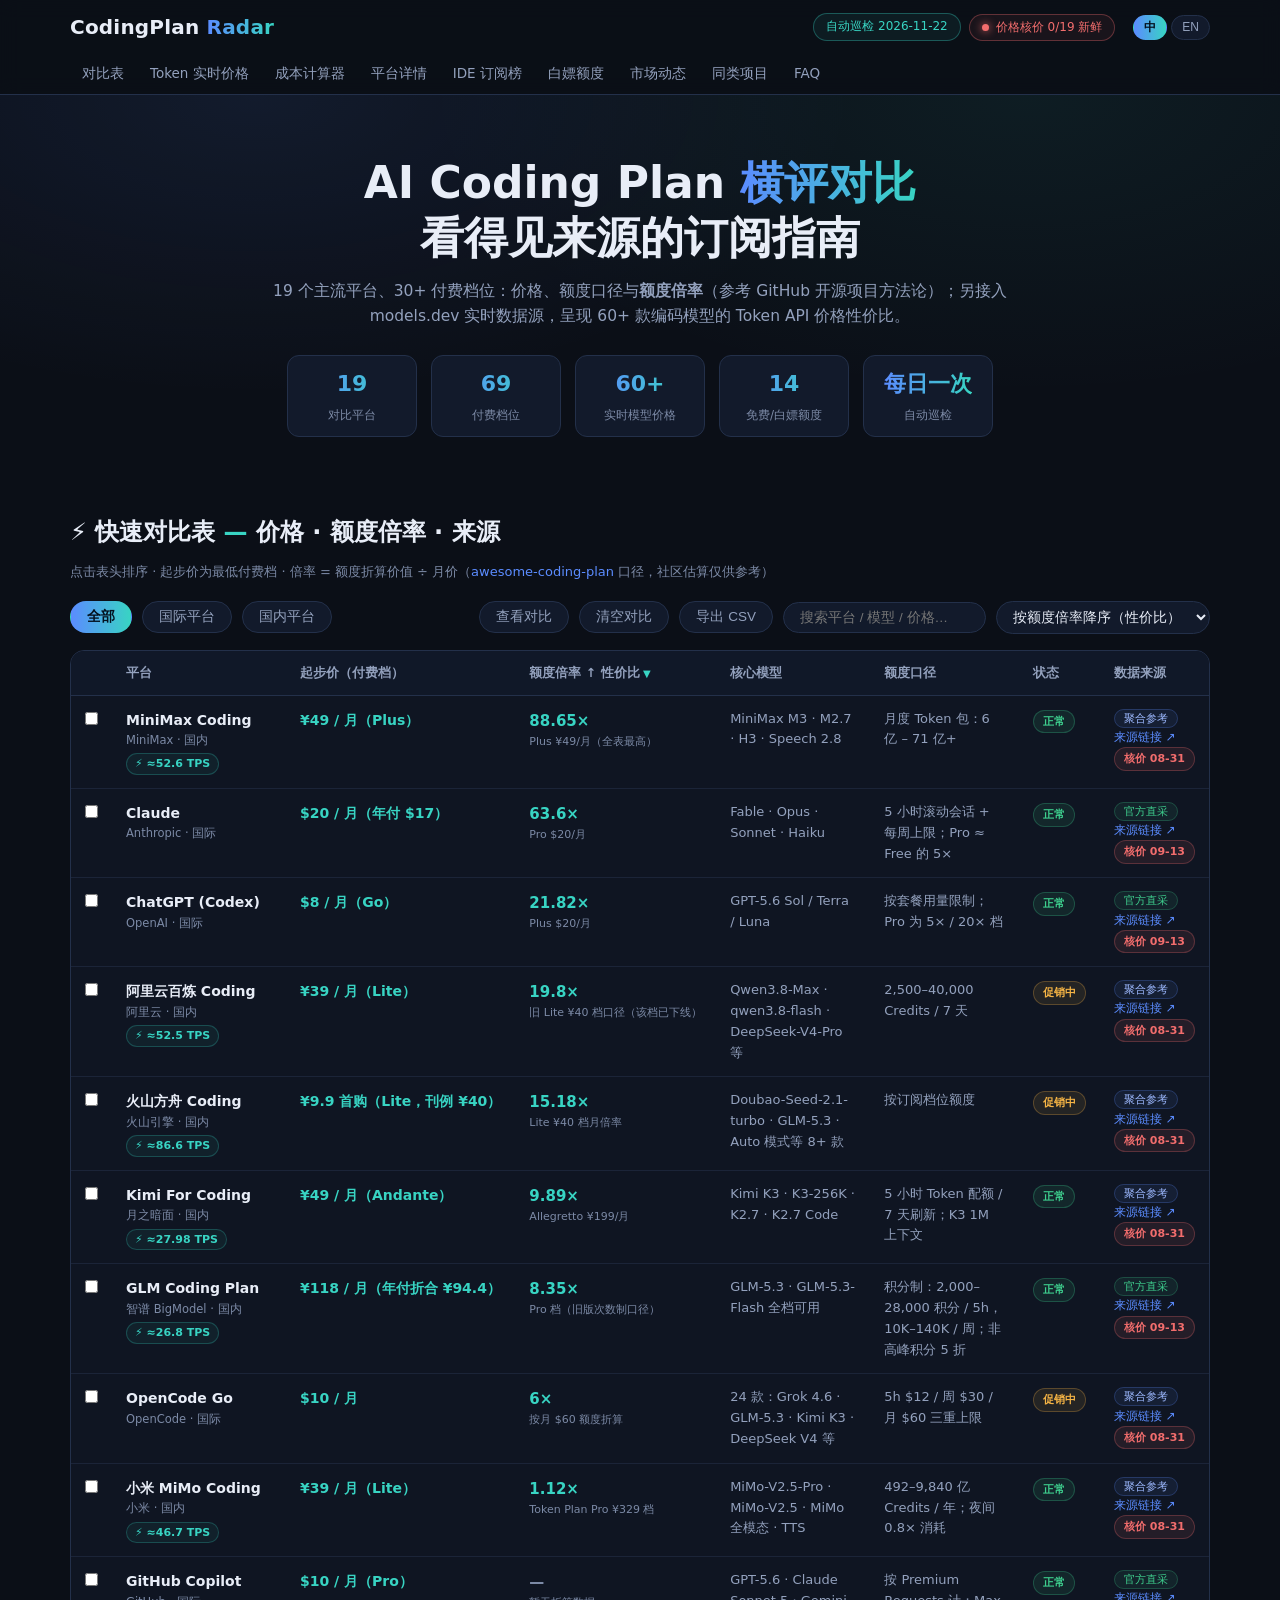
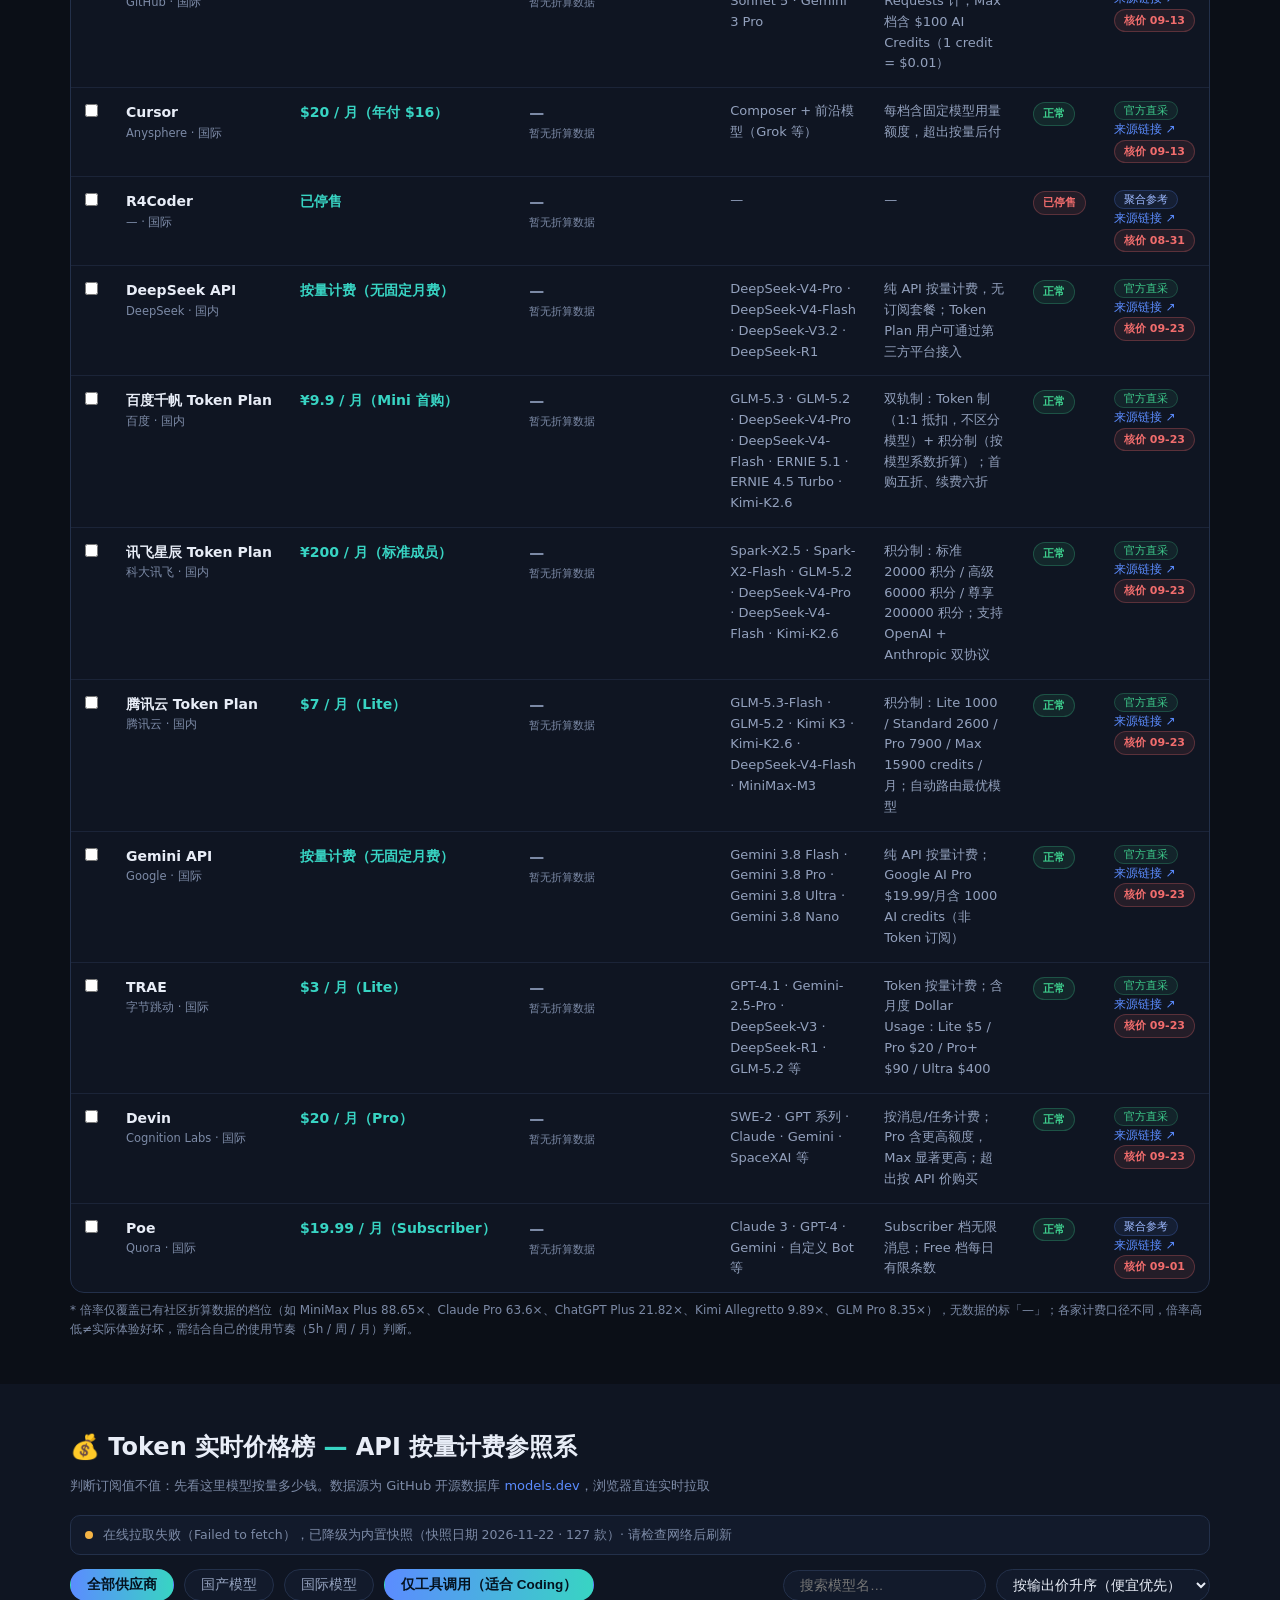
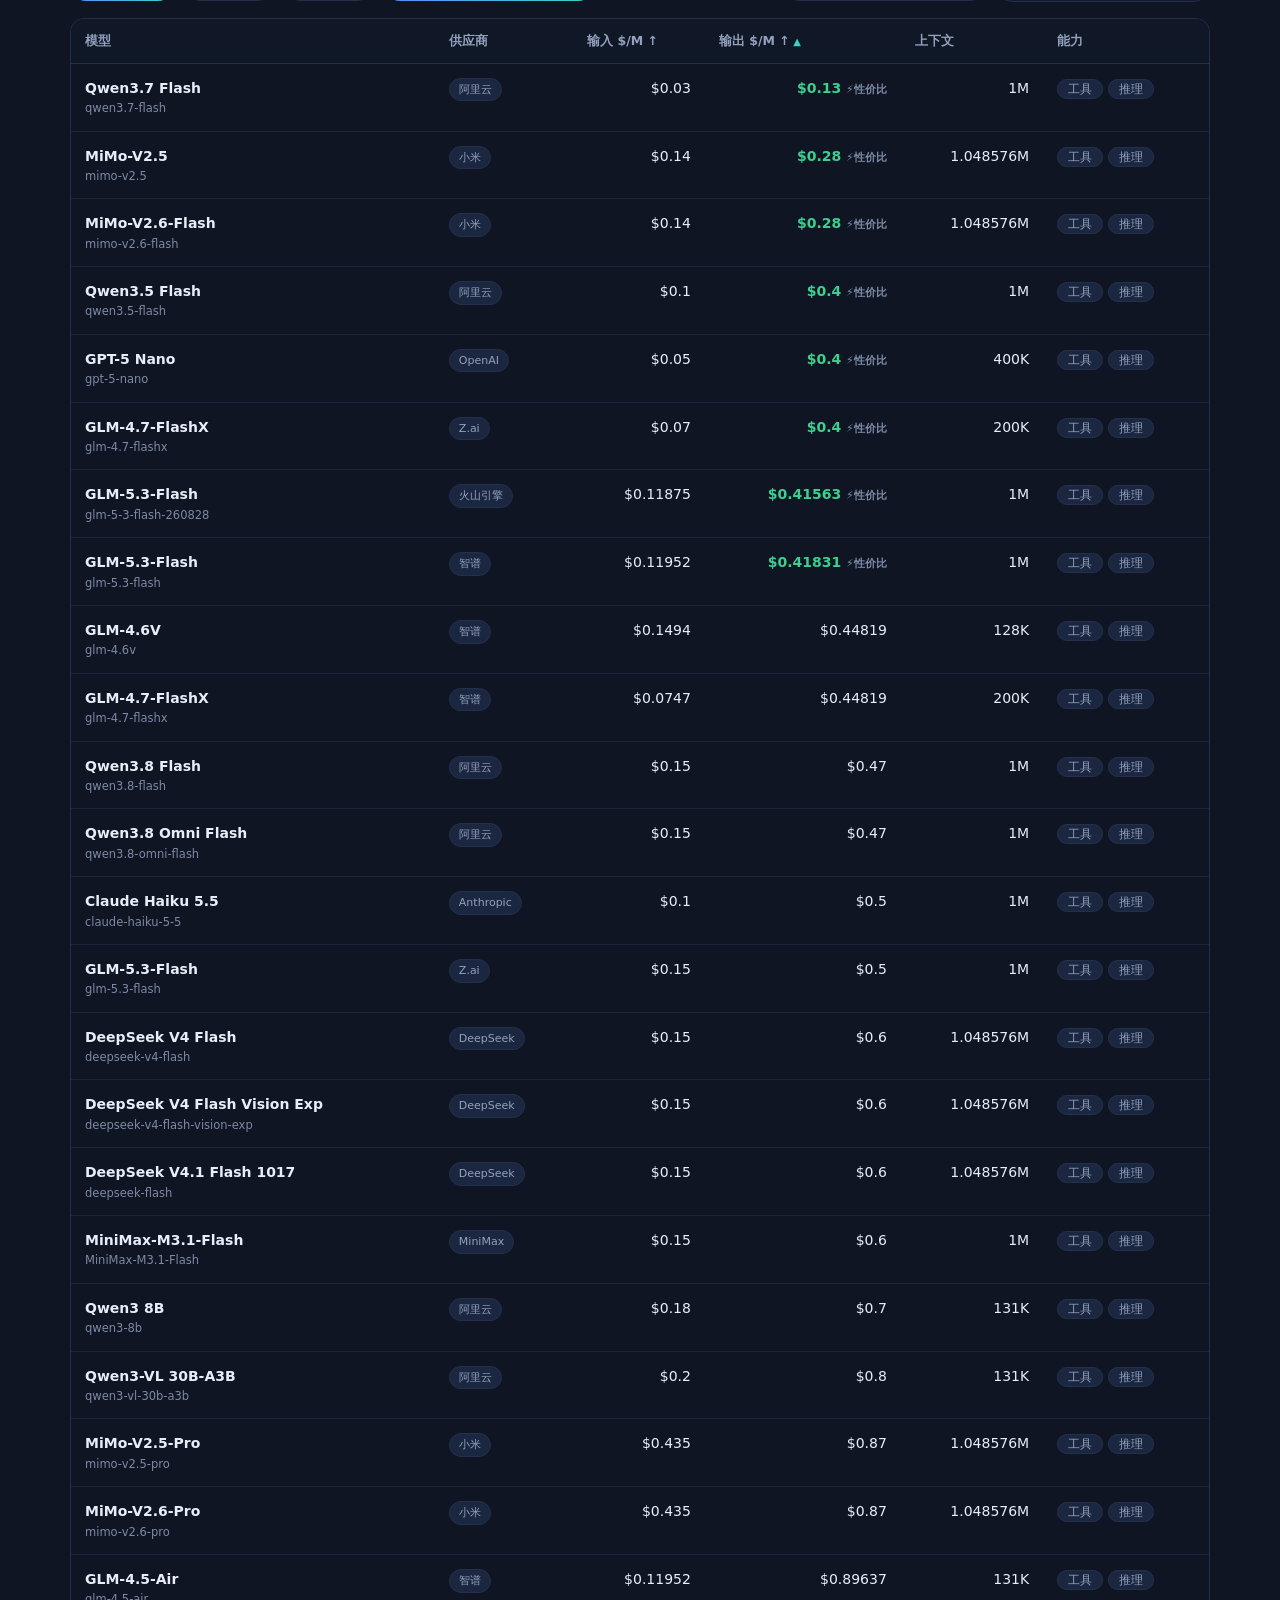
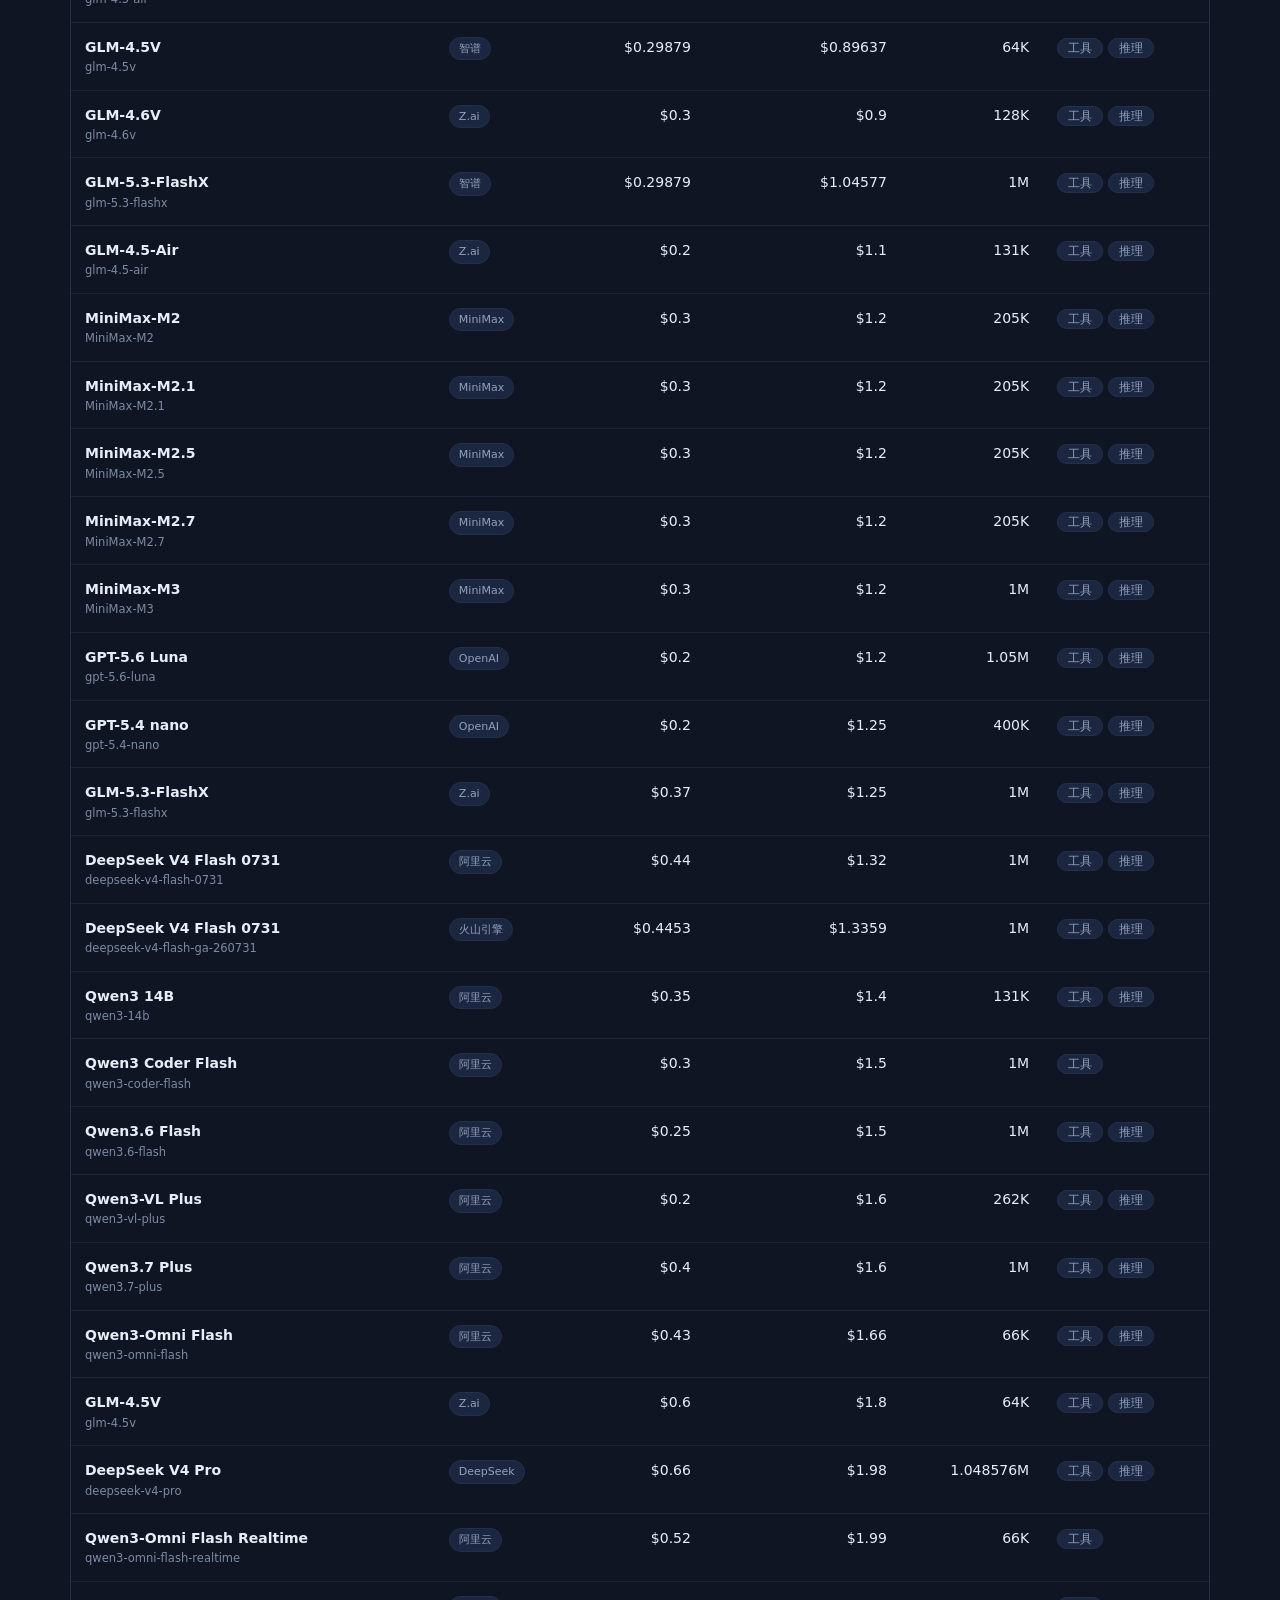
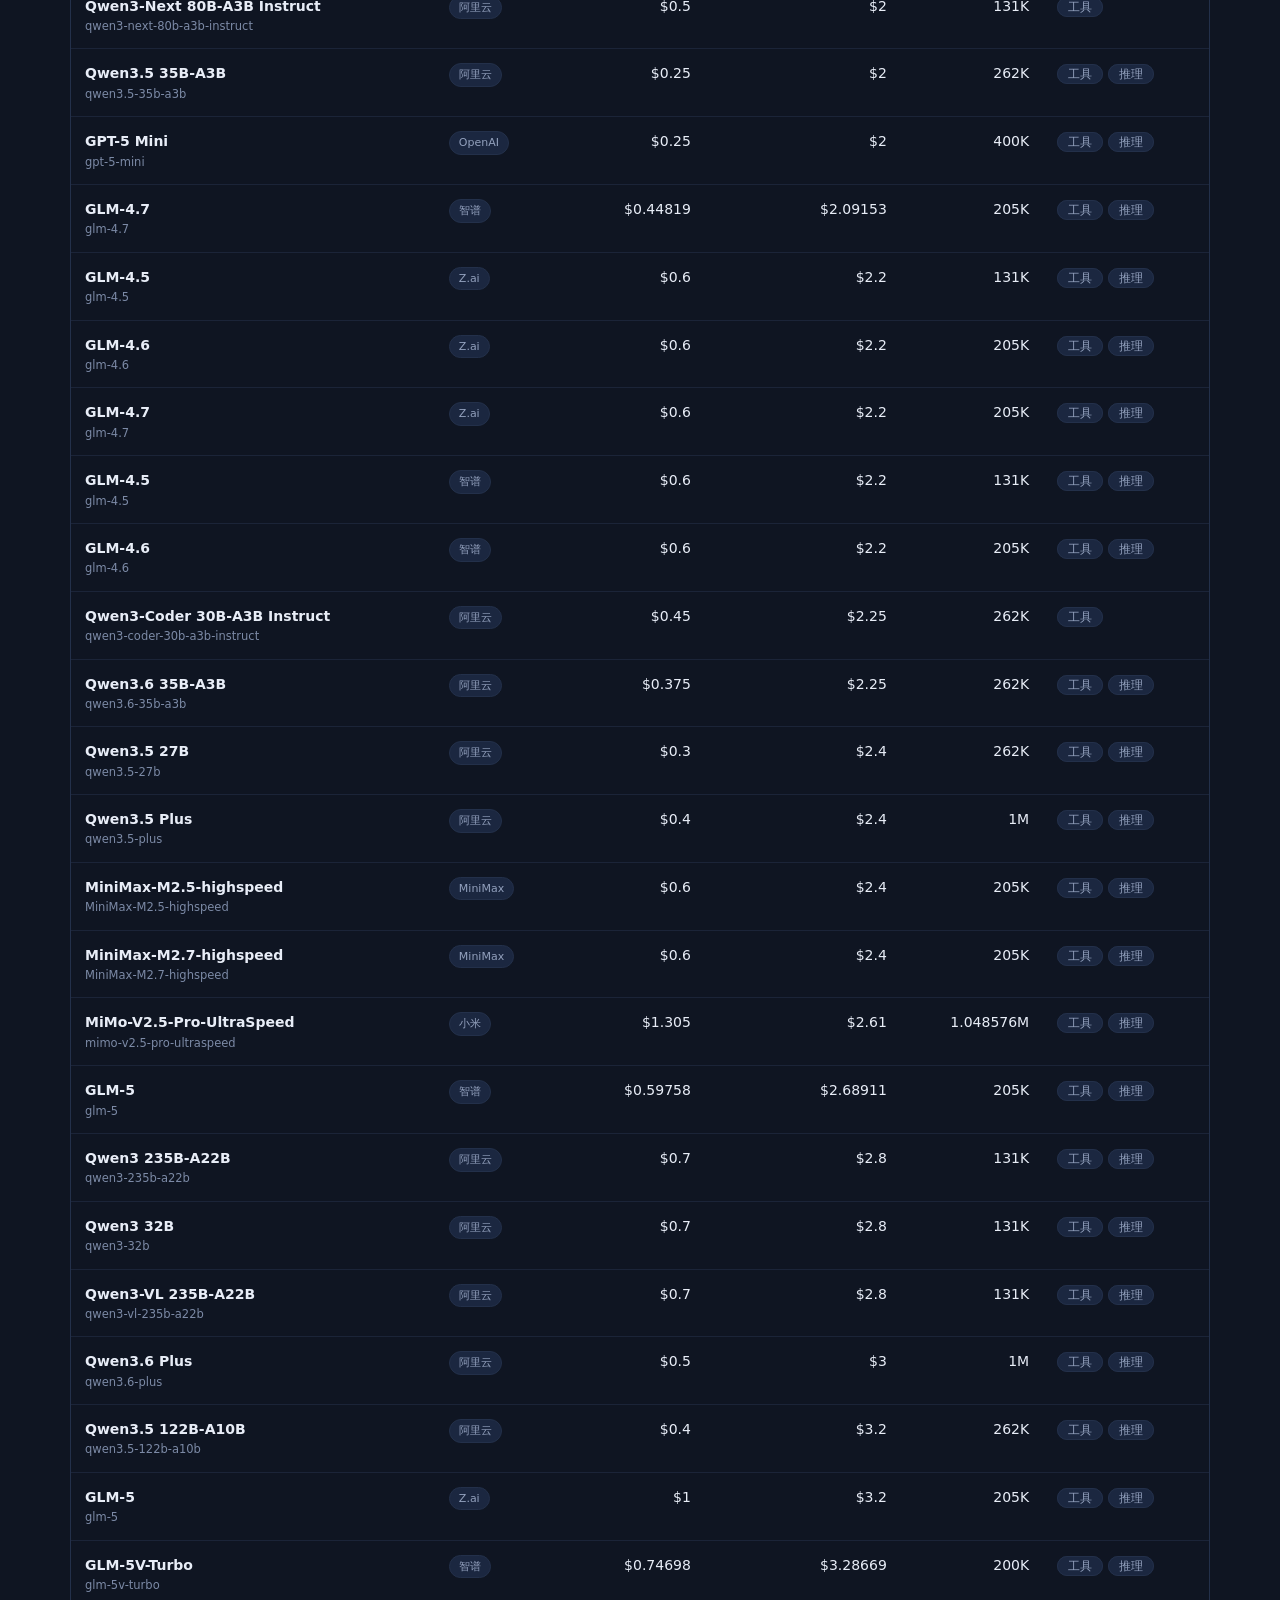
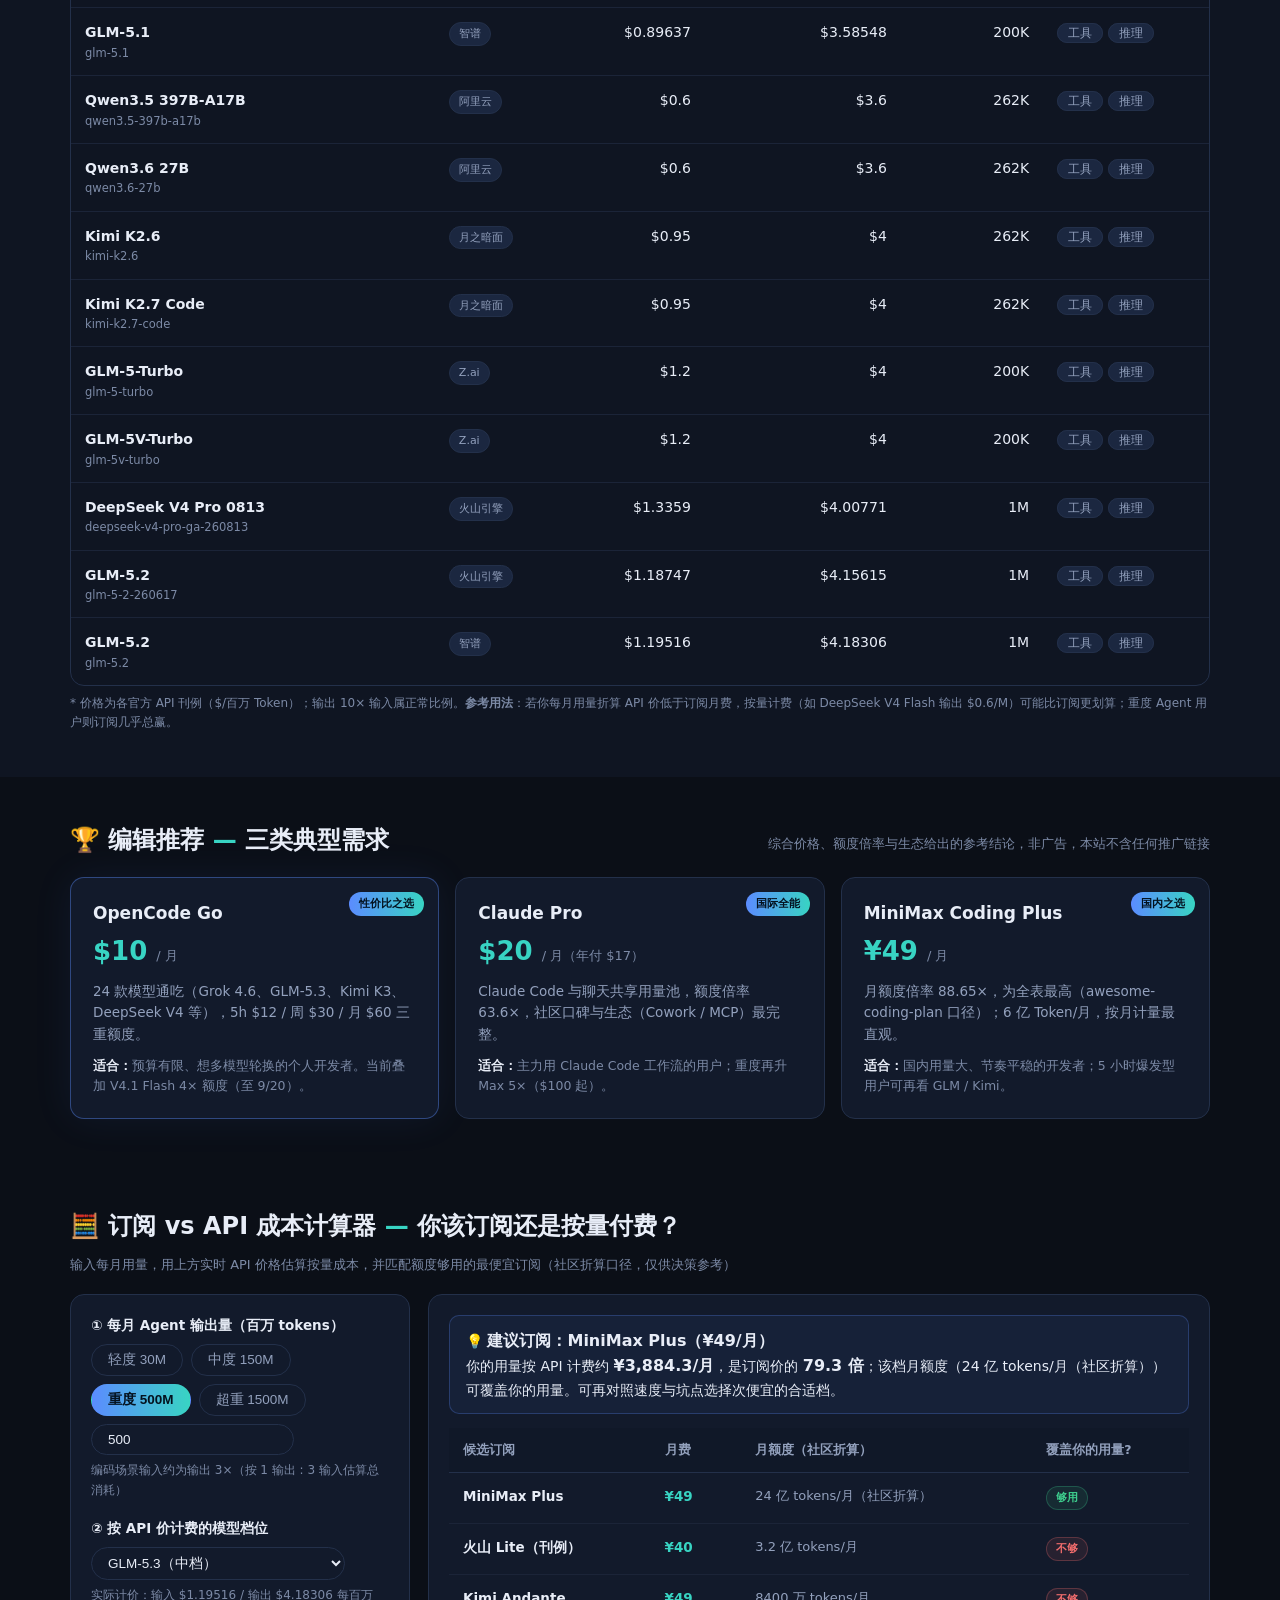
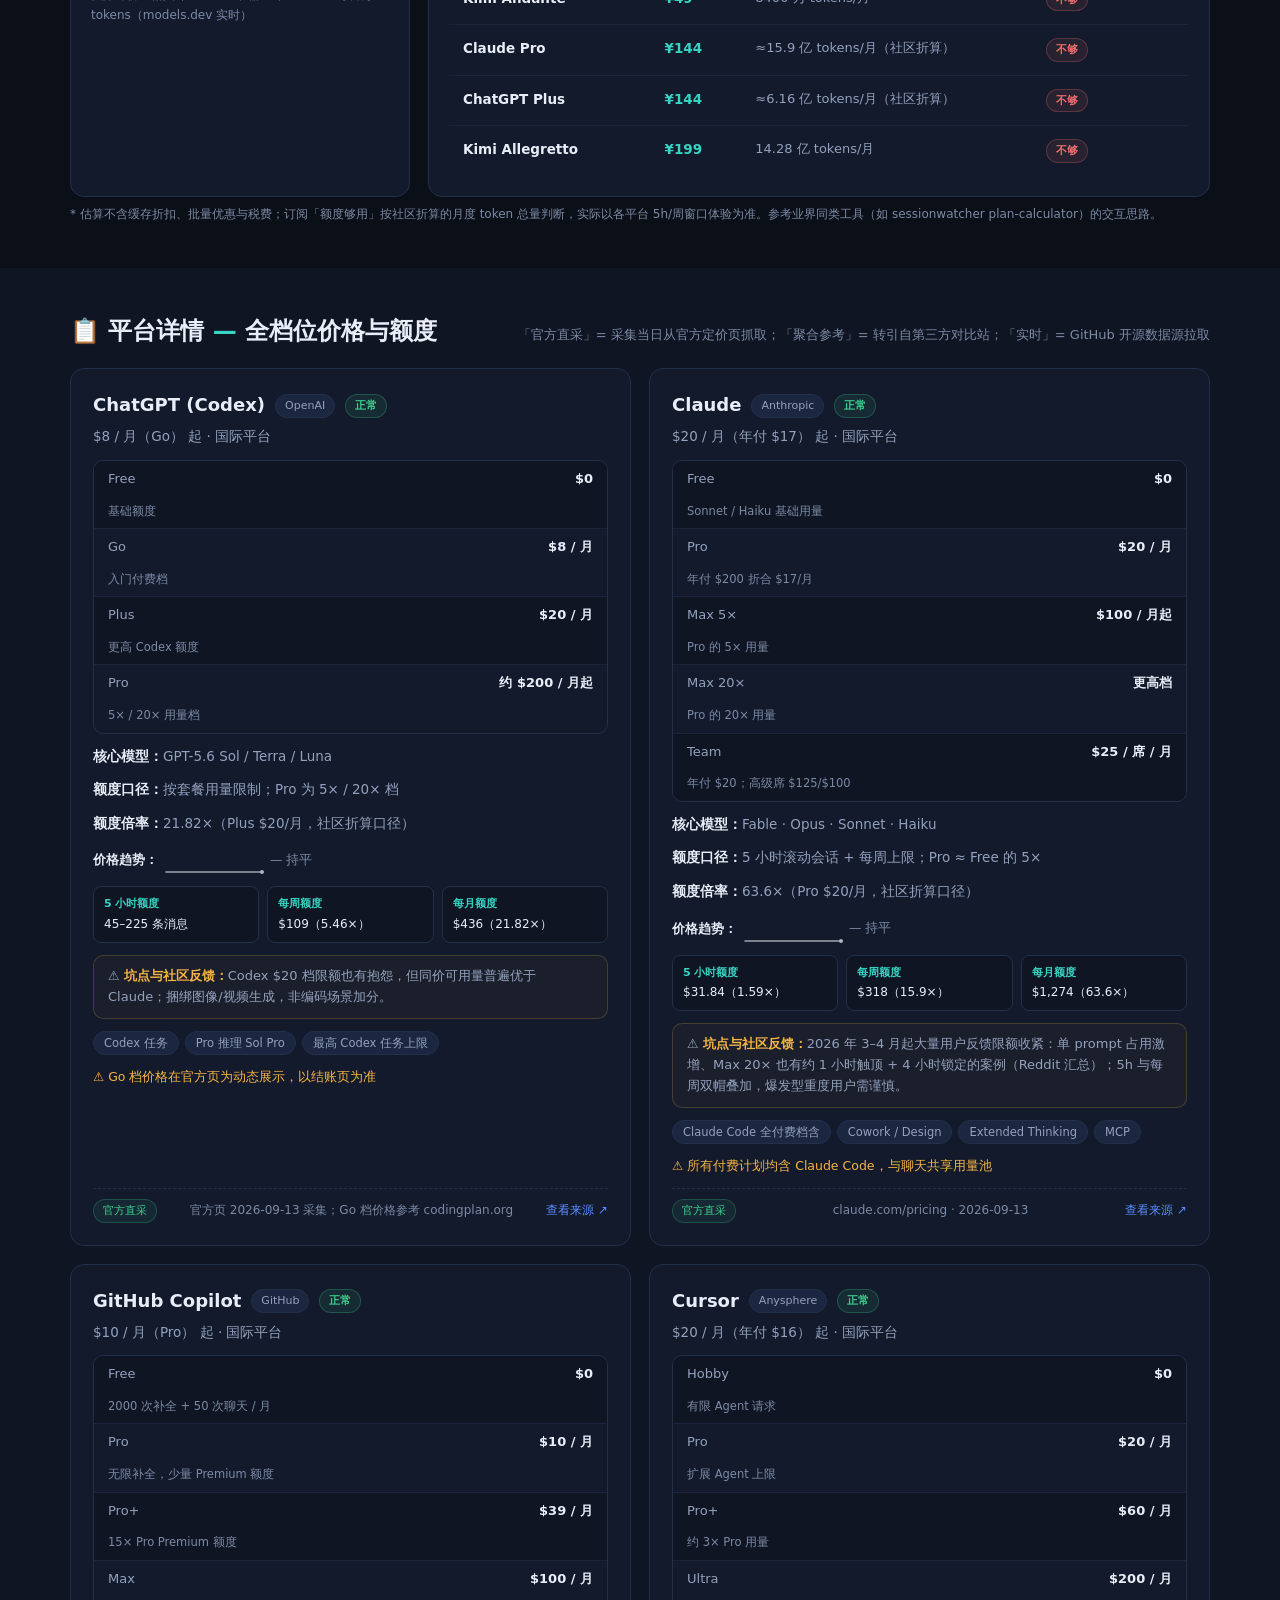
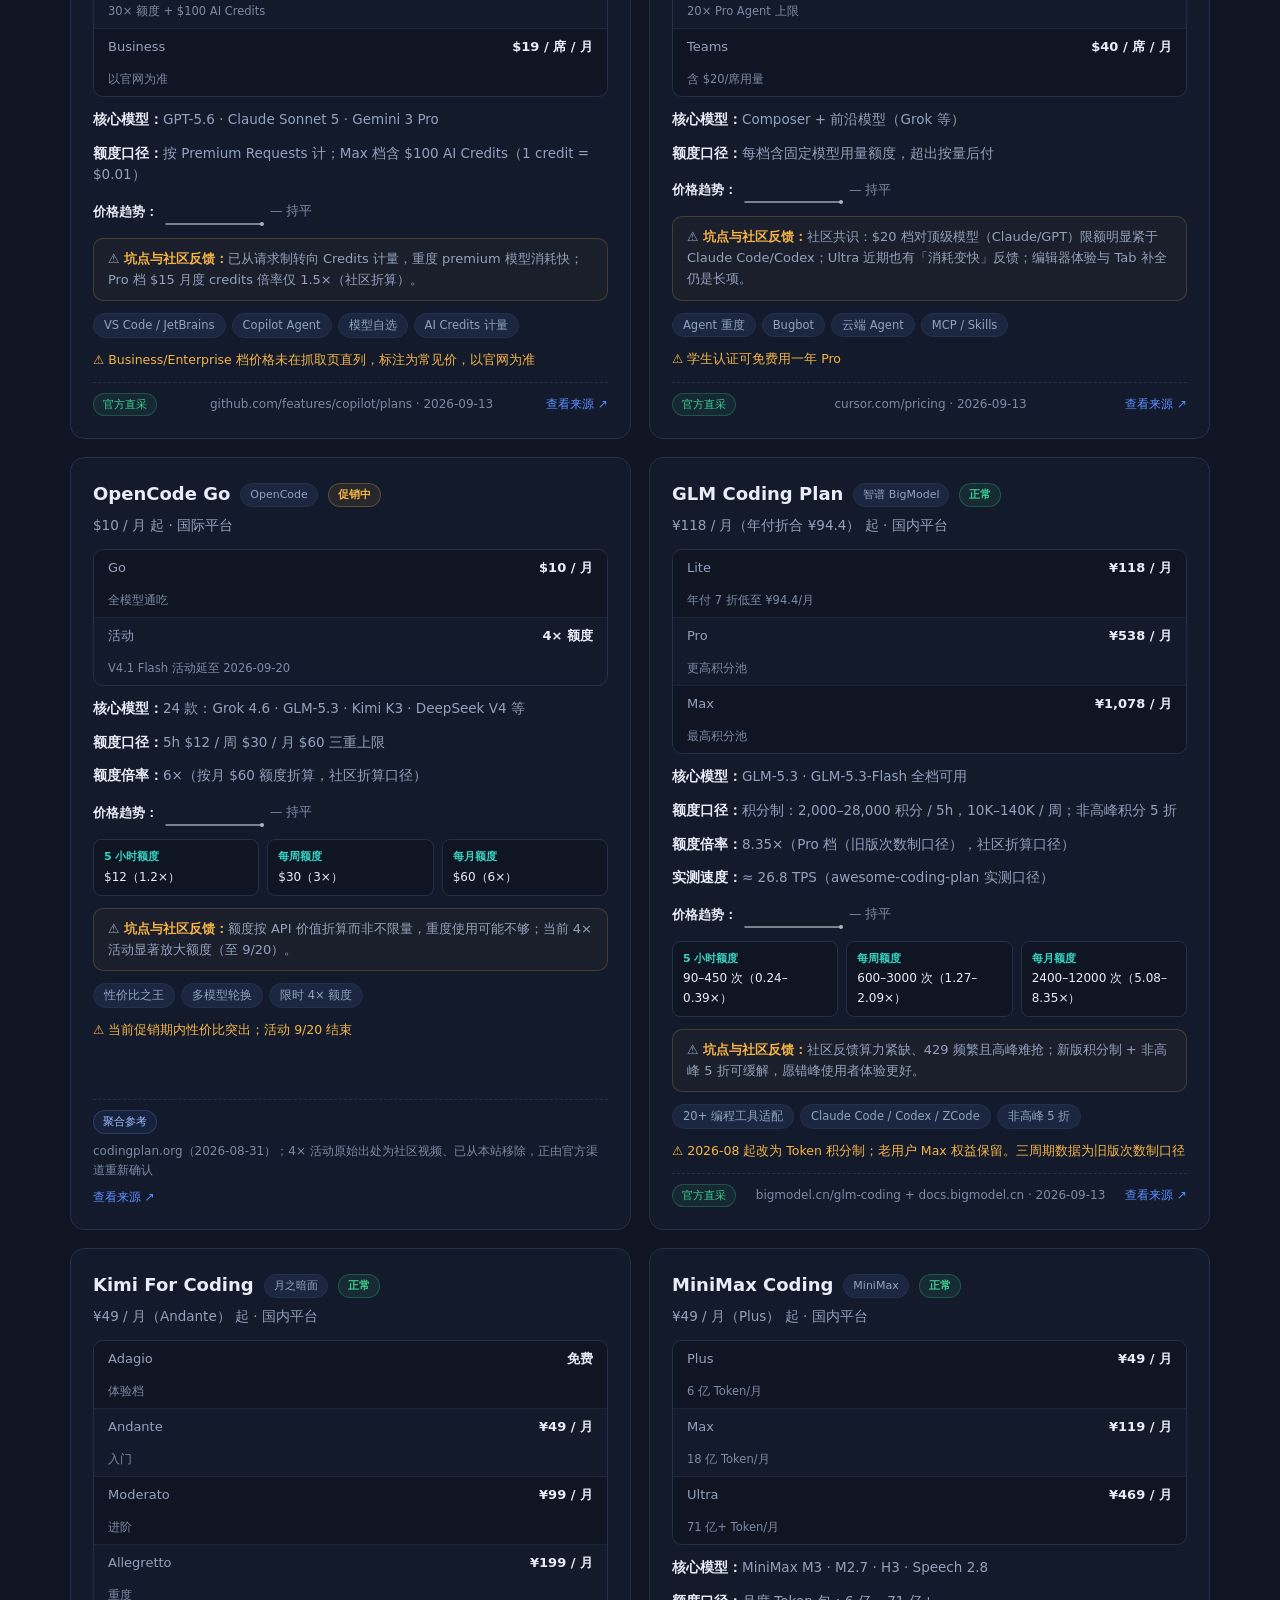
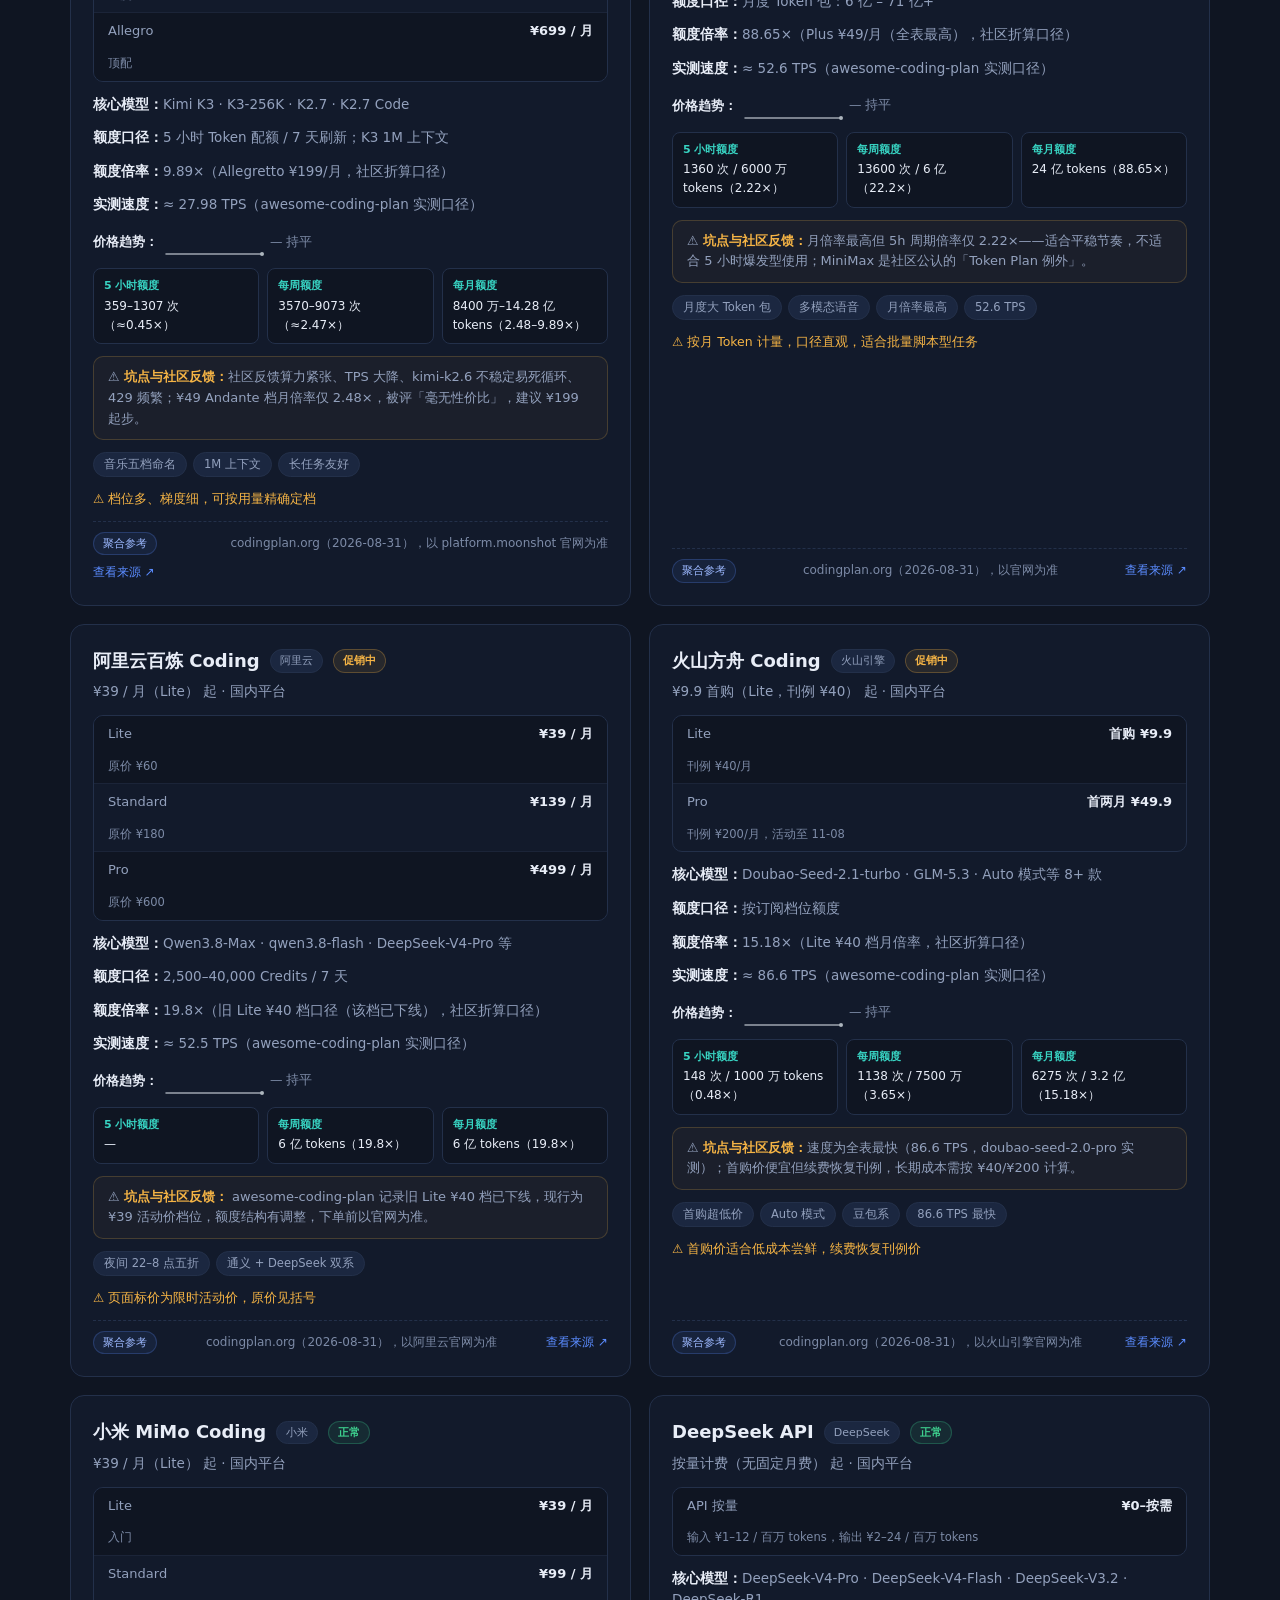
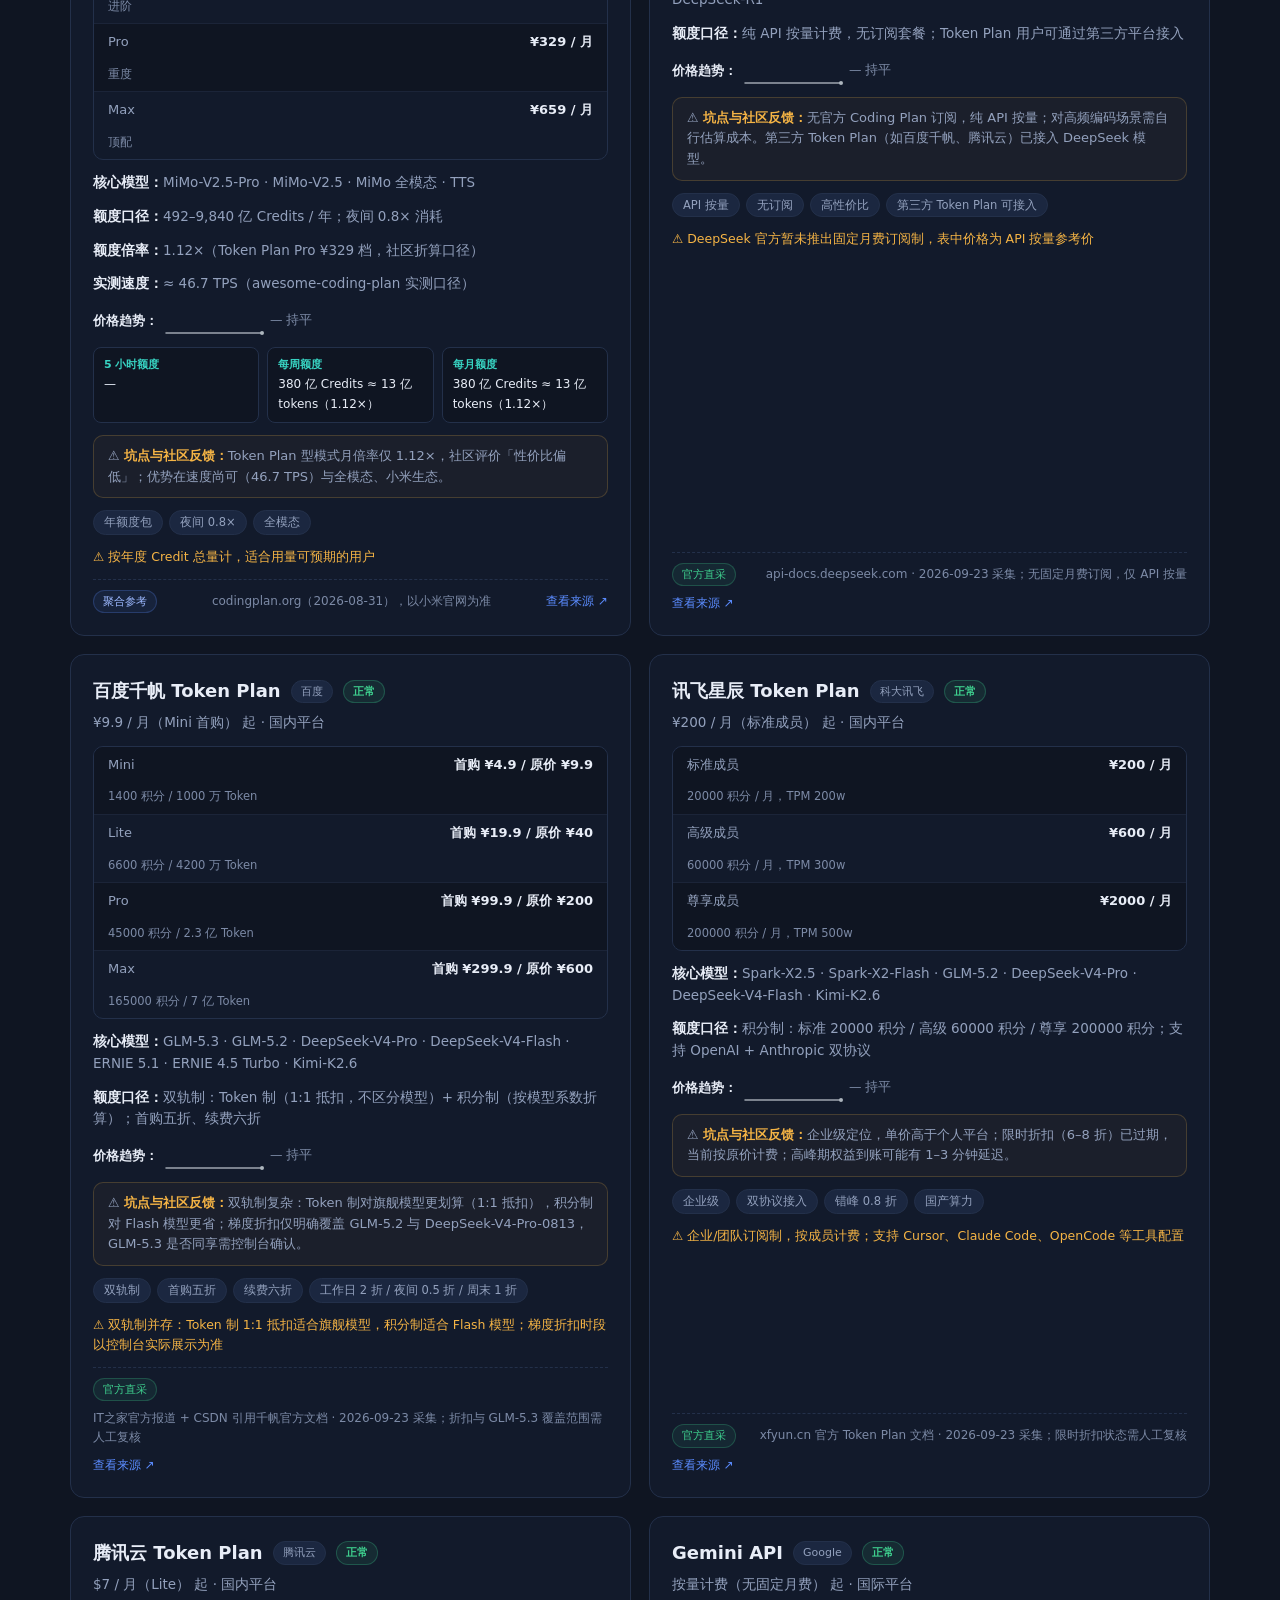
==== commit 9bb43b45: "feat(p0): 数据新鲜度面板与巡检状态如实化——适配 v7.6 纯 JSON 数据架构 P0 数据新鲜度与巡检诚实化（迁移自 feat/p0-data-freshness，PR #16），按 v" ====
--- a/index.html
+++ b/index.html
@@ -1,358 +1,368 @@
-<!DOCTYPE html>
-<html lang="zh-CN" dir="ltr">
-<!--
-  CodingPlan Radar — AI 编程订阅计划对比（纯静态，零依赖）
-  页面区块自上而下：header 导航 → hero 统计
-  → #compare 对比表 → #tokens Token 实时价格榜 → #calc 成本计算器 → #picks 编辑推荐
-  → #detail 平台详情卡片 → #ide IDE 订阅榜 → #freebies 白嫖/免费额度
-  → #dynamics 市场动态+线索队列+源健康+变更记录 → #repos 同类 GitHub 项目 → #faq → #policy → footer
-  （注：官方页变动告警 alerts.json 仍由每日巡检生成并用于开 issue，只是不再在首页展示横幅）
-  数据文件（data/manual/，人工维护）：plans.json（价格与档位）、calc-plans.json、calc-models.json、
-             ide-plans.json、changelog.json、repos.json、sources.json、promos.json、freebies.json
-  运行时数据（data/auto/，Actions 每日生成）：snapshot.json（兜底快照）、signals.json（线索）、
-             sourcehealth.json（每源抓取成败）、alerts.json（官方页变动待核实）、meta.json（巡检日期）、
-             price-history.json（价格趋势）、pagehash.json / pricebase.json（差异检测基线）、
-             reported.json（线索去重）、transients.json（auto-revert 回溯）
--->
-<head>
-<meta charset="UTF-8">
-<meta name="viewport" content="width=device-width, initial-scale=1.0">
-<title>CodingPlan Radar — AI 编程订阅计划对比（官方数据 + GitHub 实时源）</title>
-<meta name="description" content="AI Coding Plan 对比：ChatGPT / Claude / Copilot / Cursor / GLM / Kimi / MiniMax 等多个主流平台的价格、额度倍率横评；模型 Token API 价格实时榜接入 GitHub 开源数据库 models.dev。">
-<link rel="stylesheet" href="css/styles.css">
-<style>.skip-link{position:absolute;top:-40px;left:0;background:var(--accent);color:#fff;padding:8px 16px;z-index:100;font-size:14px;border-radius:0 0 8px 0;transition:top .2s}.skip-link:focus{top:0}.lang-switch{display:flex;gap:4px;margin-left:8px}.lang-btn{padding:3px 10px;border-radius:99px;border:1px solid var(--border);background:var(--card);color:var(--muted);font-size:12px;cursor:pointer}.lang-btn.on{background:var(--grad);color:#04121f;font-weight:700;border-color:transparent}.sr-only{position:absolute;width:1px;height:1px;padding:0;margin:-1px;overflow:hidden;clip:rect(0,0,0,0);white-space:nowrap;border:0}.compare-table{overflow-x:auto;border:1px solid var(--border);border-radius:var(--radius);background:var(--bg2)}.compare-table table{min-width:auto}.compare-table th{background:#101828;padding:10px 14px;font-size:13px;color:var(--text);border-bottom:1px solid var(--border)}.compare-table td{padding:10px 14px;border-bottom:1px solid #1b2438;font-size:13px}</style>
-</head>
-<body>
-<a href="#compare" class="skip-link">Skip to content</a>
-
-<header>
-  <div class="wrap nav-top">
-    <div class="logo">CodingPlan <span>Radar</span></div>
-    <div class="nav-right">
-      <div class="updated-pill">数据更新：<span id="data-date">—</span> · <span id="auto-pill">自动巡检：…</span></div>
-      <div class="lang-switch"><button class="lang-btn on" data-lang="zh" aria-label="切换中文">中</button><button class="lang-btn" data-lang="en" aria-label="Switch to English">EN</button></div>
-    </div>
-  </div>
-  <nav class="nav-links wrap">
-    <a href="#compare">对比表</a>
-    <a href="#tokens">Token 实时价格</a>
-    <a href="#calc">成本计算器</a>
-    <a href="#detail">平台详情</a>
-    <a href="#ide">IDE 订阅榜</a>
-    <a href="#freebies">白嫖额度</a>
-    <a href="#dynamics">市场动态</a>
-    <a href="#repos">同类项目</a>
-    <a href="#faq">FAQ</a>
-  </nav>
-</header>
-
-<div class="hero">
-  <div class="wrap">
-    <h1 id="hero-title">AI Coding Plan <em>横评对比</em><br>看得见来源的订阅指南</h1>
-    <p id="hero-desc"><span id="st-plat-desc">19</span> 个主流平台、30+ 付费档位：价格、额度口径与<b>额度倍率</b>（参考 GitHub 开源项目方法论）；另接入 models.dev 实时数据源，呈现 60+ 款编码模型的 Token API 价格性价比。</p>
-    <div class="stats">
-      <div class="stat"><b id="st-plat">19</b><small>对比平台</small></div>
-      <div class="stat"><b id="st-tier">69</b><small>付费档位</small></div>
-      <div class="stat"><b id="st-models">60+</b><small>实时模型价格</small></div>
-      <div class="stat"><b id="st-free">14</b><small>免费/白嫖额度</small></div>
-      <div class="stat"><b>每天 09:00</b><small>自动巡检</small></div>
-    </div>
-  </div>
-</div>
-
-<section id="compare">
-  <div class="wrap">
-    <div id="data-error-banner" role="alert" hidden></div>
-    <div class="sec-head">
-      <h2 data-i18n="compareTitle">⚡ 快速对比表 <i>—</i> 价格 · 额度倍率 · 来源</h2>
-      <p>点击表头排序 · 起步价为最低付费档 · 倍率 = 额度折算价值 ÷ 月价（<a href="https://github.com/mahonzhan/awesome-coding-plan" target="_blank" rel="noopener noreferrer">awesome-coding-plan</a> 口径，社区估算仅供参考）</p>
-    </div>
-    <div class="toolbar">
-      <button class="chip on" data-filter="all" aria-pressed="true" data-i18n="all">全部</button>
-      <button class="chip" data-filter="intl" aria-pressed="false" data-i18n="intl">国际平台</button>
-      <button class="chip" data-filter="cn" aria-pressed="false" data-i18n="cn">国内平台</button>
-      <div class="grow"></div>
-      <button id="compare-btn" class="chip" data-action="compare" data-i18n="compareView">查看对比</button>
-      <button class="chip" data-action="clear" data-i18n="compareClear">清空对比</button>
-      <button class="chip" data-action="export" data-i18n="exportCSV">导出 CSV</button>
-      <input id="search" class="s" type="text" placeholder="搜索平台 / 模型 / 价格…" aria-label="搜索平台" data-i18n-ph="searchPlaceholder">
-      <select id="sort" aria-label="排序方式">
-        <option value="ratio" data-i18n="ratioSort">按额度倍率降序（性价比）</option>
-        <option value="price" data-i18n="priceAsc">按起步价升序</option>
-        <option value="price-desc" data-i18n="priceDesc">按起步价降序</option>
-        <option value="name" data-i18n="nameSort">按名称 A–Z</option>
-      </select>
-    </div>
-    <div id="compare-view" style="display:none;margin-bottom:16px"></div>
-    <div class="table-scroll">
-      <table>
-        <thead><tr>
-          <th scope="col" style="width:30px"><span class="sr-only">对比</span></th>
-          <th scope="col" data-k="name"><button type="button" class="th-sort" data-i18n="platform" aria-label="平台，点击切换排序">平台</button></th>
-          <th scope="col" data-k="price"><button type="button" class="th-sort" data-i18n="startPrice" aria-label="起步价（付费档），点击切换排序">起步价（付费档）</button></th>
-          <th scope="col" data-k="ratio"><button type="button" class="th-sort" data-i18n="ratio" aria-label="额度倍率 ↑ 性价比，点击切换排序">额度倍率 ↑ 性价比</button></th>
-          <th scope="col" data-i18n="coreModels">核心模型</th>
-          <th scope="col" data-i18n="quota">额度口径</th>
-          <th scope="col" data-i18n="status">状态</th>
-          <th scope="col" data-i18n="dataSource">数据来源</th>
-        </tr></thead>
-        <tbody id="tbody"></tbody>
-      </table>
-    </div>
-    <p style="font-size:12px;color:var(--dim);margin-top:8px">* 倍率仅覆盖已有社区折算数据的档位（如 MiniMax Plus 88.65×、Claude Pro 63.6×、ChatGPT Plus 21.82×、Kimi Allegretto 9.89×、GLM Pro 8.35×），无数据的标「—」；各家计费口径不同，倍率高低≠实际体验好坏，需结合自己的使用节奏（5h / 周 / 月）判断。</p>
-  </div>
-</section>
-
-<section id="tokens" style="background:var(--bg2)">
-  <div class="wrap">
-    <div class="sec-head">
-      <h2 data-i18n="tokenTitle">💰 Token 实时价格榜 <i>—</i> API 按量计费参照系</h2>
-      <p>判断订阅值不值：先看这里模型按量多少钱。数据源为 GitHub 开源数据库 <a href="https://github.com/sst/models.dev" target="_blank" rel="noopener noreferrer">models.dev</a>，浏览器直连实时拉取</p>
-    </div>
-    <div class="statusbar" id="token-status"><span class="dot" id="token-dot"></span><span id="token-msg">正在连接 models.dev …</span></div>
-    <div class="toolbar">
-      <button class="chip on" data-tfilter="all" aria-pressed="true" data-i18n="allVendors">全部供应商</button>
-      <button class="chip" data-tfilter="cn" aria-pressed="false" data-i18n="cnModels">国产模型</button>
-      <button class="chip" data-tfilter="intl" aria-pressed="false" data-i18n="intlModels">国际模型</button>
-      <button class="chip on" data-ttool="1" aria-pressed="true" data-i18n="toolOnly">仅工具调用（适合 Coding）</button>
-      <div class="grow"></div>
-      <input id="tsearch" class="s" type="text" placeholder="搜索模型名…" aria-label="搜索模型" data-i18n-ph="modelSearch">
-      <select id="tsort" aria-label="Token价格排序">
-        <option value="out" data-i18n="outAsc">按输出价升序（便宜优先）</option>
-        <option value="out-desc" data-i18n="outDesc">按输出价降序</option>
-        <option value="in" data-i18n="inAsc">按输入价升序</option>
-      </select>
-    </div>
-    <div class="table-scroll">
-      <table style="min-width:820px">
-        <thead><tr>
-          <th scope="col" data-i18n="model">模型</th><th scope="col" data-i18n="vendor">供应商</th>
-          <th scope="col" data-tk="in"><button type="button" class="th-sort" data-i18n="inPrice" aria-label="输入 $/M，点击切换排序">输入 $/M ↑</button></th>
-          <th scope="col" data-tk="out"><button type="button" class="th-sort" data-i18n="outPrice" aria-label="输出 $/M，点击切换排序">输出 $/M ↑</button></th>
-          <th scope="col" data-i18n="context">上下文</th><th scope="col" data-i18n="ability">能力</th>
-        </tr></thead>
-        <tbody id="ttbody"><tr><td colspan="6" style="color:var(--dim)">加载中…</td></tr></tbody>
-      </table>
-    </div>
-    <p style="font-size:12px;color:var(--dim);margin-top:8px">* 价格为各官方 API 刊例（$/百万 Token）；输出 10× 输入属正常比例。<b>参考用法</b>：若你每月用量折算 API 价低于订阅月费，按量计费（如 DeepSeek V4 Flash 输出 $0.6/M）可能比订阅更划算；重度 Agent 用户则订阅几乎总赢。</p>
-  </div>
-</section>
-
-<section id="picks">
-  <div class="wrap">
-    <div class="sec-head">
-      <h2>🏆 编辑推荐 <i>—</i> 三类典型需求</h2>
-      <p>综合价格、额度倍率与生态给出的参考结论，非广告，本站不含任何推广链接</p>
-    </div>
-    <div class="picks">
-      <div class="pick star">
-        <span class="tag">性价比之选</span>
-        <h3>OpenCode Go</h3>
-        <div class="pr">$10 <small>/ 月</small></div>
-        <p>24 款模型通吃（Grok 4.6、GLM-5.3、Kimi K3、DeepSeek V4 等），5h $12 / 周 $30 / 月 $60 三重额度。</p>
-        <div class="why"><b>适合：</b>预算有限、想多模型轮换的个人开发者。当前叠加 V4.1 Flash 4× 额度（至 9/20）。</div>
-      </div>
-      <div class="pick">
-        <span class="tag">国际全能</span>
-        <h3>Claude Pro</h3>
-        <div class="pr">$20 <small>/ 月（年付 $17）</small></div>
-        <p>Claude Code 与聊天共享用量池，额度倍率 63.6×，社区口碑与生态（Cowork / MCP）最完整。</p>
-        <div class="why"><b>适合：</b>主力用 Claude Code 工作流的用户；重度再升 Max 5×（$100 起）。</div>
-      </div>
-      <div class="pick">
-        <span class="tag">国内之选</span>
-        <h3>MiniMax Coding Plus</h3>
-        <div class="pr">¥49 <small>/ 月</small></div>
-        <p>月额度倍率 88.65×，为全表最高（awesome-coding-plan 口径）；6 亿 Token/月，按月计量最直观。</p>
-        <div class="why"><b>适合：</b>国内用量大、节奏平稳的开发者；5 小时爆发型用户可再看 GLM / Kimi。</div>
-      </div>
-    </div>
-  </div>
-</section>
-
-<section id="calc">
-  <div class="wrap">
-    <div class="sec-head">
-      <h2 data-i18n="calcTitle">🧮 订阅 vs API 成本计算器 <i>—</i> 你该订阅还是按量付费？</h2>
-      <p>输入每月用量，用上方实时 API 价格估算按量成本，并匹配额度够用的最便宜订阅（社区折算口径，仅供决策参考）</p>
-    </div>
-    <div class="calc">
-      <div class="calc-in">
-        <div class="cfield">
-          <label data-i18n="monthlyOutput">① 每月 Agent 输出量（百万 tokens）</label>
-          <div class="presets">
-            <button class="chip" data-tok="30"><span data-i18n="light">轻度</span> 30M</button>
-            <button class="chip" data-tok="150"><span data-i18n="medium">中度</span> 150M</button>
-            <button class="chip on" data-tok="500"><span data-i18n="heavy">重度</span> 500M</button>
-            <button class="chip" data-tok="1500"><span data-i18n="ultra">超重</span> 1500M</button>
-          </div>
-          <input id="tok" class="s" type="number" min="1" value="500" style="margin-top:8px;max-width:220px">
-          <small class="hint" data-i18n="hintRatio">编码场景输入约为输出 3×（按 1 输出 : 3 输入估算总消耗）</small>
-        </div>
-        <div class="cfield">
-          <label data-i18n="modelTier">② 按 API 价计费的模型档位</label>
-          <select id="calcmodel">
-            <!-- 选项由 js/app.js 的 populateCalcModels() 按 data/manual/calc-models.json 渲染。
-                 此处刻意留空：写死 option 会与数据源分叉，且只能覆盖前 3 档。 -->
-          </select>
-          <small class="hint" id="calcprice"></small>
-        </div>
-      </div>
-      <div class="calc-out" id="calc-out"></div>
-    </div>
-    <p style="font-size:12px;color:var(--dim);margin-top:8px">* 估算不含缓存折扣、批量优惠与税费；订阅「额度够用」按社区折算的月度 token 总量判断，实际以各平台 5h/周窗口体验为准。参考业界同类工具（如 sessionwatcher plan-calculator）的交互思路。</p>
-  </div>
-</section>
-
-<section id="detail" style="background:var(--bg2)">
-  <div class="wrap">
-    <div class="sec-head">
-      <h2 data-i18n="detailTitle">📋 平台详情 <i>—</i> 全档位价格与额度</h2>
-      <p>「官方直采」= 采集当日从官方定价页抓取；「聚合参考」= 转引自第三方对比站；「实时」= GitHub 开源数据源拉取</p>
-    </div>
-    <div class="cards" id="cards"></div>
-  </div>
-</section>
-
-<section id="ide">
-  <div class="wrap">
-    <div class="sec-head">
-      <h2 data-i18n="ideTitle">🖥️ IDE / 编辑器订阅扩展榜 <i>—</i> $10–20 档横评</h2>
-      <p>来源：awesome-coding-plan IDE Plan 表（2026-11-15 检索）；倍率为社区折算口径</p>
-    </div>
-    <div class="table-scroll">
-      <table style="min-width:760px">
-        <thead><tr><th scope="col">工具</th><th scope="col">价格</th><th scope="col">额度倍率</th><th scope="col">要点</th></tr></thead>
-        <tbody id="idetbody"></tbody>
-      </table>
-    </div>
-  </div>
-</section>
-
-<section id="freebies" style="background:var(--bg2)">
-  <div class="wrap">
-    <div class="sec-head">
-      <h2 data-i18n="freebieTitle">🎁 白嫖 / 免费额度 <i>—</i> 有公开出处的正规免费额度</h2>
-      <p>只收录官方免费档、学生包、免费 API 额度与限时试用；<b>不收录逆向接口、共享账号、API 中转站</b>（原因见页面底部「数据说明」）。额度与规则随时可能调整，领取前请以官方页面为准</p>
-    </div>
-    <div id="freebies-retired"></div>
-    <div class="free-grid" id="freebies-grid"><p style="color:var(--dim)">加载中…</p></div>
-    <p style="font-size:12px;color:var(--dim);margin-top:12px">* 「证据」栏标注该条目的核实强度：<b>官方页面 / 官方文档</b> ＝ 本次实测可访问且正文直载；<b>社区转述</b> ＝ 权威度较低，需自行复核。每张卡片右下角的核对状态由<b>每日自动管道</b>刷新：来源页可访问且特征未变 → 正常；来源页抓取失败或特征关键词消失 → 自动挂「待复核」并写入每日巡检 issue。免费模型清单（OpenRouter :free）与模型刊例价同样由每日管道追踪变动。</p>
-  </div>
-</section>
-
-<section id="dynamics">
-  <div class="wrap">
-    <div class="sec-head">
-      <h2 data-i18n="dynamicsTitle">📡 市场动态 <i>—</i> 促销与停售追踪</h2>
-      <p>时间线由两部分组成：<b>人工确认</b>的促销 / 停售记录（到期自动标记「已结束」），以及每日巡检从官方渠道自动发现的最新线索（标注「机器线索 · 待人工确认」，核实后才写入价格表）。来源分级：官方直采（绿）＞ 实时数据源（青）＞ 聚合参考（蓝）＞ 社区情报（黄）</p>
-    </div>
-    <div class="timeline" id="promo-timeline"><p style="color:var(--dim)">加载中…</p></div>
-
-    <div class="sec-head" style="margin-top:36px"><h2 style="font-size:19px" data-i18n="signalTitle">🔎 自动发现的线索（机器产出，未经人工确认）</h2></div>
-    <div class="policy" id="signal-queue"></div>
-
-    <div class="sec-head" style="margin-top:36px"><h2 style="font-size:19px" data-i18n="healthTitle">🩺 信息源健康</h2></div>
-    <div id="source-health"></div>
-
-    <div class="sec-head" style="margin-top:36px"><h2 style="font-size:19px" data-i18n="changelogTitle">📝 本站变更记录</h2></div>
-    <div id="changelog"></div>
-  </div>
-</section>
-
-<section id="repos" style="background:var(--bg2)">
-  <div class="wrap">
-    <div class="sec-head">
-      <h2 data-i18n="reposTitle">🔗 同类 GitHub 项目 <i>—</i> 方法论与数据源</h2>
-      <p>本站的倍率口径与实时数据均来自以下开源项目，欢迎对照阅读</p>
-    </div>
-    <div class="repos" id="repos-grid"></div>
-  </div>
-</section>
-
-<section id="faq">
-  <div class="wrap">
-    <div class="sec-head"><h2 data-i18n="faqTitle">❓ FAQ 常见问题</h2></div>
-    <details open><summary>「额度口径」「额度倍率」分别是什么？</summary>
-      <div class="ans">额度口径 = 平台怎么计费：Claude 按「5 小时滚动会话 + 每周上限」、Cursor 按模型用量金额、Copilot 按 Premium Requests / AI Credits、国内多为积分 / Token 配额。额度倍率 = 把额度折算成钱再除以月价（<a href="https://github.com/mahonzhan/awesome-coding-plan" target="_blank" rel="noopener noreferrer">awesome-coding-plan</a> 的方法论），倍率越高名义性价比越高；但 MiniMax 月倍率 88.65× 最高、其 5h 周期倍率却一般——请按自己的使用节奏对号入座。完整方法论见 <a href="methodology.html">额度倍率估算方法论</a>。</div>
-    </details>
-    <details><summary>Token 实时价格榜的数据从哪来？会不会是假的？</summary>
-      <div class="ans">浏览器直接从 <a href="https://models.dev/api.json" target="_blank" rel="noopener noreferrer">models.dev/api.json</a> 拉取（GitHub 开源项目 sst/models.dev，社区持续提交、CDN 分发，返回体带 CORS 全开放头）。拉取成功时页面显示绿色圆点和拉取时间；网络失败时自动降级到内置快照（黄色圆点，日期为快照的生成时间，由每日巡检自动更新），绝不伪造"实时"假象。</div>
-    </details>
-    <details><summary>价格会变吗？以哪个页面为准？</summary>
-      <div class="ans">会。AI 订阅价格与额度调整非常频繁（如 GLM 2026 年内就经历了次数制 → 积分制整体改版）。本站价格仅供决策参考，<b>付款前请务必以平台官网为准</b>；每个卡片底部附有来源链接与采集日期。</div>
-    </details>
-    <details><summary>数据多久更新一次？怎么保证真实性？</summary>
-      <div class="ans">① <b>每天 09:00</b>（北京时间）GitHub Actions 自动巡检：重生成 models.dev 兜底快照、对官方定价页做内容哈希变动检测、抓取官方 changelog / 状态页与公开社区订阅源、对比价格库与 OpenRouter 免费模型清单；② 官方页或价格库有变动，<b>自动挂「待核实」并开 issue</b>，人工核价后才改表；③ <b>模型 API 价格</b>每次打开页面实时拉取 models.dev（缓存 24 小时）；④ 来源分级：官方直采（绿标）&gt; 实时数据源（青标）&gt; 聚合参考（蓝标）&gt; 社区情报（黄标，仅作线索）。<b>每个源的抓取成败都公开在「市场动态 → 信息源健康」</b>，连续失败会标注为已失效——不做假巡检。</div>
-    </details>
-    <details><summary>按量计费和订阅到底怎么选？</summary>
-      <div class="ans">用上面的 Token 实时价格榜估算：轻度用户（每月折算 API 费 &lt; $10）选按量计费更便宜，如 DeepSeek V4 Flash（输出 $0.6/M）；中重度用户（每天数小时 Agent）订阅几乎必赢——Claude Pro 倍率 63.6× 意味着同等 API 用量要花 $1,272。处于中间地带就选 $10–20 档订阅 + 超出按量的混合模式（Cursor / Copilot 均支持）。</div>
-    </details>
-    <details><summary>本站有推广链接吗？</summary>
-      <div class="ans">没有。站内所有外链均为官方页面、官方文档或开源项目（GitHub 等），不含任何 referral / 返佣参数，推荐结论不受商业利益影响。</div>
-    </details>
-  </div>
-</section>
-
-<section id="policy" style="background:var(--bg2)">
-  <div class="wrap">
-    <div class="sec-head"><h2 data-i18n="policyTitle">🛡️ 数据说明与更新机制</h2></div>
-    <div class="policy">
-      <div class="pol"><div class="ico">🔎</div><h4>来源分级</h4>
-        <ul>
-          <li><b style="color:var(--ok)">官方直采</b>：claude.com、docs.github.com、cursor.com、bigmodel.cn、platform.kimi.com 等官方定价页/文档（每日哈希巡检）</li>
-          <li><b style="color:var(--accent2)">实时数据源</b>：models.dev API（GitHub: sst/models.dev）、OpenRouter 模型表、litellm 价格表（交叉校验）</li>
-          <li><b style="color:#9db9ff">聚合参考</b>：codingplan.org 等第三方对比站，逐条标注</li>
-          <li><b style="color:var(--warn)">社区情报</b>：Hacker News / 少数派 / IT之家 / 免费 API 汇总仓库提交流等公开信息源，<b>仅作线索</b>，固定黄色标注，不进入价格表</li>
-        </ul>
-      </div>
-      <div class="pol"><div class="ico">🗓️</div><h4>更新频率</h4>
-        <ul>
-          <li><b>每天 09:00</b>：GitHub Actions 自动巡检——重生成 models.dev 兜底快照、对官方定价页做哈希变动检测、抓取官方 changelog / 状态页 / 社区订阅源、对比价格库与免费模型清单</li>
-          <li><b>官方页有变动</b>：自动开 issue 提醒人工核价（列入每日巡检清单），核实后才改表</li>
-          <li><b>每次打开</b>：Token 价格榜实时拉取 models.dev（本地缓存 24h）</li>
-          <li><b>随时</b>：促销、涨价、停售等重大变动，人工确认后录入「市场动态」</li>
-        </ul>
-      </div>
-      <div class="pol"><div class="ico">🚫</div><h4>不收录的信息源</h4>
-        <ul>
-          <li><b>逆向 / 公益 / API 中转站</b>（free-one-api、chatanywhere 等）：违反上游 ToS，存在密钥泄露与封号风险，且项目随时消失</li>
-          <li><b>共享账号 / 合租</b>：涉及账号安全与平台条款风险</li>
-          <li><b>需登录 cookie 抓取的渠道</b>（小红书、即刻、公众号中转）：合规与稳定性均不可接受</li>
-          <li><b>对机器人返回验证页的页面</b>：如 OpenAI 定价页实测 403，不假装在监控</li>
-        </ul>
-      </div>
-      <div class="pol"><div class="ico">🩺</div><h4>巡检诚实性</h4>
-        <ul>
-          <li>每个信息源的抓取成败都记录在 <b>「市场动态 → 信息源健康」</b>，连续 3 天失败会标注为<b>已失效</b></li>
-          <li>失败不做静默跳过：早期版本曾因页面改版导致 2 个监控点长期失效而无人知晓，现已修复</li>
-          <li><b>抓不到的源就承认抓不到</b>：LINUX DO 与 V2EX 经双环境实测（大陆线路 + GitHub Actions 海外出口）均无法获取——前者 403 Cloudflare、后者空响应，属数据中心 IP 被拦截，自建服务器同样无效，已停用并改为人工巡览</li>
-          <li>JS 渲染的空壳页面（Qoder / CodeBuddy / 火山方舟计费页）明确标注为不可自动监控，不做假巡检</li>
-          <li><b>变动需二次确认</b>：页面内容变了不算数，要下一次巡检仍是同一个新值才告警（代价是真实变动晚一天），避免动态渲染页面天天误报</li>
-          <li><b>不稳定页面自动停用预警</b>：如 cursor.com/pricing 实测两次抓取正文长度都不同（渲染变体跳变），会被标记为「需人工核对」并停止自动告警</li>
-        </ul>
-      </div>
-      <div class="pol"><div class="ico">⚖️</div><h4>免责声明</h4>
-        <ul>
-          <li>价格与额度可能随时变化，付款前以官网为准</li>
-          <li>「额度倍率」为社区估算口径，不代表官方承诺价值</li>
-          <li>「编辑推荐」为基于公开数据的主观参考，非广告</li>
-          <li>聚合来源数据如与官方冲突，以官方为准并欢迎指正</li>
-          <li>免费额度条目仅供参考，领取条件与规则以官方为准</li>
-        </ul>
-      </div>
-    </div>
-  </div>
-</section>
-
-<footer>
-  <div class="wrap">
-    <div>CodingPlan Radar · AI 编程订阅计划对比 · <a href="methodology.html">额度倍率估算方法论</a> · 数据更新 <span id="foot-date">—</span></div>
-    <div>官方来源：claude.com · docs.github.com · cursor.com · docs.bigmodel.cn · platform.kimi.com · trae.ai · platform.minimaxi.com · help.aliyun.com · cloud.baidu.com　实时源：models.dev / OpenRouter</div>
-  </div>
-  <div class="wrap disclaimer">本站为静态信息聚合页面，与所列平台无商业关系；所有商标归各自所有者。</div>
-</footer>
-
-<script src="js/app.js"></script>
-</body>
-</html>
+<!DOCTYPE html>
+<html lang="zh-CN" dir="ltr">
+<!--
+  CodingPlan Radar — AI 编程订阅计划对比（纯静态，零依赖）
+  页面区块自上而下：header 导航 → hero 统计
+  → #compare 对比表 → #tokens Token 实时价格榜 → #calc 成本计算器 → #picks 编辑推荐
+  → #detail 平台详情卡片 → #ide IDE 订阅榜 → #freebies 白嫖/免费额度
+  → #dynamics 市场动态+线索队列+源健康+变更记录 → #repos 同类 GitHub 项目 → #faq → #policy → footer
+  （注：官方页变动告警 alerts.json 仍由每日巡检生成并用于开 issue，只是不再在首页展示横幅）
+  数据文件（data/manual/，人工维护）：plans.json（价格与档位）、calc-plans.json、calc-models.json、
+             ide-plans.json、changelog.json、repos.json、sources.json、promos.json、freebies.json
+  运行时数据（data/auto/，Actions 每日生成）：snapshot.json（兜底快照）、signals.json（线索）、
+             sourcehealth.json（每源抓取成败）、alerts.json（官方页变动待核实）、meta.json（巡检日期）、
+             price-history.json（价格趋势）、pagehash.json / pricebase.json（差异检测基线）、
+             reported.json（线索去重）、transients.json（auto-revert 回溯）
+-->
+<head>
+<meta charset="UTF-8">
+<meta name="viewport" content="width=device-width, initial-scale=1.0">
+<title>CodingPlan Radar — AI 编程订阅计划对比（官方数据 + GitHub 实时源）</title>
+<meta name="description" content="AI Coding Plan 对比：ChatGPT / Claude / Copilot / Cursor / GLM / Kimi / MiniMax 等多个主流平台的价格、额度倍率横评；模型 Token API 价格实时榜接入 GitHub 开源数据库 models.dev。">
+<link rel="stylesheet" href="css/styles.css">
+<style>.skip-link{position:absolute;top:-40px;left:0;background:var(--accent);color:#fff;padding:8px 16px;z-index:100;font-size:14px;border-radius:0 0 8px 0;transition:top .2s}.skip-link:focus{top:0}.lang-switch{display:flex;gap:4px;margin-left:8px}.lang-btn{padding:3px 10px;border-radius:99px;border:1px solid var(--border);background:var(--card);color:var(--muted);font-size:12px;cursor:pointer}.lang-btn.on{background:var(--grad);color:#04121f;font-weight:700;border-color:transparent}.sr-only{position:absolute;width:1px;height:1px;padding:0;margin:-1px;overflow:hidden;clip:rect(0,0,0,0);white-space:nowrap;border:0}.compare-table{overflow-x:auto;border:1px solid var(--border);border-radius:var(--radius);background:var(--bg2)}.compare-table table{min-width:auto}.compare-table th{background:#101828;padding:10px 14px;font-size:13px;color:var(--text);border-bottom:1px solid var(--border)}.compare-table td{padding:10px 14px;border-bottom:1px solid #1b2438;font-size:13px}</style>
+</head>
+<body>
+<a href="#compare" class="skip-link">Skip to content</a>
+
+<header>
+  <div class="wrap nav-top">
+    <div class="logo">CodingPlan <span>Radar</span></div>
+    <div class="nav-right">
+      <div class="pillwrap">
+        <div class="updated-pill" id="auto-wrap"><span id="auto-pill">自动巡检：…</span></div>
+        <span id="fresh-pill"></span>
+      </div>
+      <div class="lang-switch"><button class="lang-btn on" data-lang="zh" aria-label="切换中文">中</button><button class="lang-btn" data-lang="en" aria-label="Switch to English">EN</button></div>
+    </div>
+  </div>
+  <nav class="nav-links wrap">
+    <a href="#compare">对比表</a>
+    <a href="#tokens">Token 实时价格</a>
+    <a href="#calc">成本计算器</a>
+    <a href="#detail">平台详情</a>
+    <a href="#ide">IDE 订阅榜</a>
+    <a href="#freebies">白嫖额度</a>
+    <a href="#dynamics">市场动态</a>
+    <a href="#repos">同类项目</a>
+    <a href="#faq">FAQ</a>
+  </nav>
+</header>
+
+<div class="hero">
+  <div class="wrap">
+    <h1 id="hero-title">AI Coding Plan <em>横评对比</em><br>看得见来源的订阅指南</h1>
+    <p id="hero-desc"><span id="st-plat-desc">19</span> 个主流平台、30+ 付费档位：价格、额度口径与<b>额度倍率</b>（参考 GitHub 开源项目方法论）；另接入 models.dev 实时数据源，呈现 60+ 款编码模型的 Token API 价格性价比。</p>
+    <div class="stats">
+      <div class="stat"><b id="st-plat">19</b><small>对比平台</small></div>
+      <div class="stat"><b id="st-tier">69</b><small>付费档位</small></div>
+      <div class="stat"><b id="st-models">60+</b><small>实时模型价格</small></div>
+      <div class="stat"><b id="st-free">14</b><small>免费/白嫖额度</small></div>
+      <div class="stat"><b>每日一次</b><small>自动巡检</small></div>
+    </div>
+  </div>
+</div>
+
+<section id="compare">
+  <div class="wrap">
+    <div id="data-error-banner" role="alert" hidden></div>
+    <div class="sec-head">
+      <h2 data-i18n="compareTitle">⚡ 快速对比表 <i>—</i> 价格 · 额度倍率 · 来源</h2>
+      <p>点击表头排序 · 起步价为最低付费档 · 倍率 = 额度折算价值 ÷ 月价（<a href="https://github.com/mahonzhan/awesome-coding-plan" target="_blank" rel="noopener noreferrer">awesome-coding-plan</a> 口径，社区估算仅供参考）</p>
+    </div>
+    <div class="toolbar">
+      <button class="chip on" data-filter="all" aria-pressed="true" data-i18n="all">全部</button>
+      <button class="chip" data-filter="intl" aria-pressed="false" data-i18n="intl">国际平台</button>
+      <button class="chip" data-filter="cn" aria-pressed="false" data-i18n="cn">国内平台</button>
+      <div class="grow"></div>
+      <button id="compare-btn" class="chip" data-action="compare" data-i18n="compareView">查看对比</button>
+      <button class="chip" data-action="clear" data-i18n="compareClear">清空对比</button>
+      <button class="chip" data-action="export" data-i18n="exportCSV">导出 CSV</button>
+      <input id="search" class="s" type="text" placeholder="搜索平台 / 模型 / 价格…" aria-label="搜索平台" data-i18n-ph="searchPlaceholder">
+      <select id="sort" aria-label="排序方式">
+        <option value="ratio" data-i18n="ratioSort">按额度倍率降序（性价比）</option>
+        <option value="price" data-i18n="priceAsc">按起步价升序</option>
+        <option value="price-desc" data-i18n="priceDesc">按起步价降序</option>
+        <option value="name" data-i18n="nameSort">按名称 A–Z</option>
+      </select>
+    </div>
+    <div id="compare-view" style="display:none;margin-bottom:16px"></div>
+    <div class="table-scroll">
+      <table>
+        <thead><tr>
+          <th scope="col" style="width:30px"><span class="sr-only">对比</span></th>
+          <th scope="col" data-k="name"><button type="button" class="th-sort" data-i18n="platform" aria-label="平台，点击切换排序">平台</button></th>
+          <th scope="col" data-k="price"><button type="button" class="th-sort" data-i18n="startPrice" aria-label="起步价（付费档），点击切换排序">起步价（付费档）</button></th>
+          <th scope="col" data-k="ratio"><button type="button" class="th-sort" data-i18n="ratio" aria-label="额度倍率 ↑ 性价比，点击切换排序">额度倍率 ↑ 性价比</button></th>
+          <th scope="col" data-i18n="coreModels">核心模型</th>
+          <th scope="col" data-i18n="quota">额度口径</th>
+          <th scope="col" data-i18n="status">状态</th>
+          <th scope="col" data-i18n="dataSource">数据来源</th>
+        </tr></thead>
+        <tbody id="tbody"></tbody>
+      </table>
+    </div>
+    <p style="font-size:12px;color:var(--dim);margin-top:8px">* 倍率仅覆盖已有社区折算数据的档位（如 MiniMax Plus 88.65×、Claude Pro 63.6×、ChatGPT Plus 21.82×、Kimi Allegretto 9.89×、GLM Pro 8.35×），无数据的标「—」；各家计费口径不同，倍率高低≠实际体验好坏，需结合自己的使用节奏（5h / 周 / 月）判断。</p>
+  </div>
+</section>
+
+<section id="tokens" style="background:var(--bg2)">
+  <div class="wrap">
+    <div class="sec-head">
+      <h2 data-i18n="tokenTitle">💰 Token 实时价格榜 <i>—</i> API 按量计费参照系</h2>
+      <p>判断订阅值不值：先看这里模型按量多少钱。数据源为 GitHub 开源数据库 <a href="https://github.com/sst/models.dev" target="_blank" rel="noopener noreferrer">models.dev</a>，浏览器直连实时拉取</p>
+    </div>
+    <div class="statusbar" id="token-status"><span class="dot" id="token-dot"></span><span id="token-msg">正在连接 models.dev …</span></div>
+    <div class="toolbar">
+      <button class="chip on" data-tfilter="all" aria-pressed="true" data-i18n="allVendors">全部供应商</button>
+      <button class="chip" data-tfilter="cn" aria-pressed="false" data-i18n="cnModels">国产模型</button>
+      <button class="chip" data-tfilter="intl" aria-pressed="false" data-i18n="intlModels">国际模型</button>
+      <button class="chip on" data-ttool="1" aria-pressed="true" data-i18n="toolOnly">仅工具调用（适合 Coding）</button>
+      <div class="grow"></div>
+      <input id="tsearch" class="s" type="text" placeholder="搜索模型名…" aria-label="搜索模型" data-i18n-ph="modelSearch">
+      <select id="tsort" aria-label="Token价格排序">
+        <option value="out" data-i18n="outAsc">按输出价升序（便宜优先）</option>
+        <option value="out-desc" data-i18n="outDesc">按输出价降序</option>
+        <option value="in" data-i18n="inAsc">按输入价升序</option>
+      </select>
+    </div>
+    <div class="table-scroll">
+      <table style="min-width:820px">
+        <thead><tr>
+          <th scope="col" data-i18n="model">模型</th><th scope="col" data-i18n="vendor">供应商</th>
+          <th scope="col" data-tk="in"><button type="button" class="th-sort" data-i18n="inPrice" aria-label="输入 $/M，点击切换排序">输入 $/M ↑</button></th>
+          <th scope="col" data-tk="out"><button type="button" class="th-sort" data-i18n="outPrice" aria-label="输出 $/M，点击切换排序">输出 $/M ↑</button></th>
+          <th scope="col" data-i18n="context">上下文</th><th scope="col" data-i18n="ability">能力</th>
+        </tr></thead>
+        <tbody id="ttbody"><tr><td colspan="6" style="color:var(--dim)">加载中…</td></tr></tbody>
+      </table>
+    </div>
+    <p style="font-size:12px;color:var(--dim);margin-top:8px">* 价格为各官方 API 刊例（$/百万 Token）；输出 10× 输入属正常比例。<b>参考用法</b>：若你每月用量折算 API 价低于订阅月费，按量计费（如 DeepSeek V4 Flash 输出 $0.6/M）可能比订阅更划算；重度 Agent 用户则订阅几乎总赢。</p>
+  </div>
+</section>
+
+<section id="picks">
+  <div class="wrap">
+    <div class="sec-head">
+      <h2>🏆 编辑推荐 <i>—</i> 三类典型需求</h2>
+      <p>综合价格、额度倍率与生态给出的参考结论，非广告，本站不含任何推广链接</p>
+    </div>
+    <div class="picks">
+      <div class="pick star">
+        <span class="tag">性价比之选</span>
+        <h3>OpenCode Go</h3>
+        <div class="pr">$10 <small>/ 月</small></div>
+        <p>24 款模型通吃（Grok 4.6、GLM-5.3、Kimi K3、DeepSeek V4 等），5h $12 / 周 $30 / 月 $60 三重额度。</p>
+        <div class="why"><b>适合：</b>预算有限、想多模型轮换的个人开发者。当前叠加 V4.1 Flash 4× 额度（至 9/20）。</div>
+      </div>
+      <div class="pick">
+        <span class="tag">国际全能</span>
+        <h3>Claude Pro</h3>
+        <div class="pr">$20 <small>/ 月（年付 $17）</small></div>
+        <p>Claude Code 与聊天共享用量池，额度倍率 63.6×，社区口碑与生态（Cowork / MCP）最完整。</p>
+        <div class="why"><b>适合：</b>主力用 Claude Code 工作流的用户；重度再升 Max 5×（$100 起）。</div>
+      </div>
+      <div class="pick">
+        <span class="tag">国内之选</span>
+        <h3>MiniMax Coding Plus</h3>
+        <div class="pr">¥49 <small>/ 月</small></div>
+        <p>月额度倍率 88.65×，为全表最高（awesome-coding-plan 口径）；6 亿 Token/月，按月计量最直观。</p>
+        <div class="why"><b>适合：</b>国内用量大、节奏平稳的开发者；5 小时爆发型用户可再看 GLM / Kimi。</div>
+      </div>
+    </div>
+  </div>
+</section>
+
+<section id="calc">
+  <div class="wrap">
+    <div class="sec-head">
+      <h2 data-i18n="calcTitle">🧮 订阅 vs API 成本计算器 <i>—</i> 你该订阅还是按量付费？</h2>
+      <p>输入每月用量，用上方实时 API 价格估算按量成本，并匹配额度够用的最便宜订阅（社区折算口径，仅供决策参考）</p>
+    </div>
+    <div class="calc">
+      <div class="calc-in">
+        <div class="cfield">
+          <label data-i18n="monthlyOutput">① 每月 Agent 输出量（百万 tokens）</label>
+          <div class="presets">
+            <button class="chip" data-tok="30"><span data-i18n="light">轻度</span> 30M</button>
+            <button class="chip" data-tok="150"><span data-i18n="medium">中度</span> 150M</button>
+            <button class="chip on" data-tok="500"><span data-i18n="heavy">重度</span> 500M</button>
+            <button class="chip" data-tok="1500"><span data-i18n="ultra">超重</span> 1500M</button>
+          </div>
+          <input id="tok" class="s" type="number" min="1" value="500" style="margin-top:8px;max-width:220px">
+          <small class="hint" data-i18n="hintRatio">编码场景输入约为输出 3×（按 1 输出 : 3 输入估算总消耗）</small>
+        </div>
+        <div class="cfield">
+          <label data-i18n="modelTier">② 按 API 价计费的模型档位</label>
+          <select id="calcmodel">
+            <!-- 选项由 js/app.js 的 populateCalcModels() 按 data/manual/calc-models.json 渲染。
+                 此处刻意留空：写死 option 会与数据源分叉，且只能覆盖前 3 档。 -->
+          </select>
+          <small class="hint" id="calcprice"></small>
+        </div>
+      </div>
+      <div class="calc-out" id="calc-out"></div>
+    </div>
+    <p style="font-size:12px;color:var(--dim);margin-top:8px">* 估算不含缓存折扣、批量优惠与税费；订阅「额度够用」按社区折算的月度 token 总量判断，实际以各平台 5h/周窗口体验为准。参考业界同类工具（如 sessionwatcher plan-calculator）的交互思路。</p>
+  </div>
+</section>
+
+<section id="detail" style="background:var(--bg2)">
+  <div class="wrap">
+    <div class="sec-head">
+      <h2 data-i18n="detailTitle">📋 平台详情 <i>—</i> 全档位价格与额度</h2>
+      <p>「官方直采」= 采集当日从官方定价页抓取；「聚合参考」= 转引自第三方对比站；「实时」= GitHub 开源数据源拉取</p>
+    </div>
+    <div class="cards" id="cards"></div>
+  </div>
+</section>
+
+<section id="ide">
+  <div class="wrap">
+    <div class="sec-head">
+      <h2 data-i18n="ideTitle">🖥️ IDE / 编辑器订阅扩展榜 <i>—</i> $10–20 档横评</h2>
+      <p>来源：awesome-coding-plan IDE Plan 表（2026-11-15 检索）；倍率为社区折算口径</p>
+    </div>
+    <div class="table-scroll">
+      <table style="min-width:760px">
+        <thead><tr><th scope="col">工具</th><th scope="col">价格</th><th scope="col">额度倍率</th><th scope="col">要点</th></tr></thead>
+        <tbody id="idetbody"></tbody>
+      </table>
+    </div>
+  </div>
+</section>
+
+<section id="freebies" style="background:var(--bg2)">
+  <div class="wrap">
+    <div class="sec-head">
+      <h2 data-i18n="freebieTitle">🎁 白嫖 / 免费额度 <i>—</i> 有公开出处的正规免费额度</h2>
+      <p>只收录官方免费档、学生包、免费 API 额度与限时试用；<b>不收录逆向接口、共享账号、API 中转站</b>（原因见页面底部「数据说明」）。额度与规则随时可能调整，领取前请以官方页面为准</p>
+    </div>
+    <div id="freebies-retired"></div>
+    <div class="free-grid" id="freebies-grid"><p style="color:var(--dim)">加载中…</p></div>
+    <p style="font-size:12px;color:var(--dim);margin-top:12px">* 「证据」栏标注该条目的核实强度：<b>官方页面 / 官方文档</b> ＝ 本次实测可访问且正文直载；<b>社区转述</b> ＝ 权威度较低，需自行复核。每张卡片右下角的核对状态由<b>每日自动管道</b>刷新：来源页可访问且特征未变 → 正常；来源页抓取失败或特征关键词消失 → 自动挂「待复核」并写入每日巡检 issue。免费模型清单（OpenRouter :free）与模型刊例价同样由每日管道追踪变动。</p>
+  </div>
+</section>
+
+<section id="dynamics">
+  <div class="wrap">
+    <div class="sec-head">
+      <h2 data-i18n="dynamicsTitle">📡 市场动态 <i>—</i> 促销与停售追踪</h2>
+      <p>时间线由两部分组成：<b>人工确认</b>的促销 / 停售记录（到期自动标记「已结束」），以及每日巡检从官方渠道自动发现的最新线索（标注「机器线索 · 待人工确认」，核实后才写入价格表）。来源分级：官方直采（绿）＞ 实时数据源（青）＞ 聚合参考（蓝）＞ 社区情报（黄）</p>
+    </div>
+    <div class="timeline" id="promo-timeline"><p style="color:var(--dim)">加载中…</p></div>
+
+    <div class="sec-head" style="margin-top:36px"><h2 style="font-size:19px" data-i18n="signalTitle">🔎 自动发现的线索（机器产出，未经人工确认）</h2></div>
+    <div class="policy" id="signal-queue"></div>
+
+    <div class="sec-head" style="margin-top:36px" id="freshness"><h2 style="font-size:19px">🗓 数据新鲜度</h2></div>
+    <div id="freshness-box"></div>
+
+    <div class="sec-head" style="margin-top:36px"><h2 style="font-size:19px" data-i18n="healthTitle">🩺 信息源健康</h2></div>
+    <div id="source-health"></div>
+
+    <div class="sec-head" style="margin-top:36px"><h2 style="font-size:19px" data-i18n="changelogTitle">📝 本站变更记录</h2></div>
+    <div id="changelog"></div>
+  </div>
+</section>
+
+<section id="repos" style="background:var(--bg2)">
+  <div class="wrap">
+    <div class="sec-head">
+      <h2 data-i18n="reposTitle">🔗 同类 GitHub 项目 <i>—</i> 方法论与数据源</h2>
+      <p>本站的倍率口径与实时数据均来自以下开源项目，欢迎对照阅读</p>
+    </div>
+    <div class="repos" id="repos-grid"></div>
+  </div>
+</section>
+
+<section id="faq">
+  <div class="wrap">
+    <div class="sec-head"><h2 data-i18n="faqTitle">❓ FAQ 常见问题</h2></div>
+    <details open><summary>「额度口径」「额度倍率」分别是什么？</summary>
+      <div class="ans">额度口径 = 平台怎么计费：Claude 按「5 小时滚动会话 + 每周上限」、Cursor 按模型用量金额、Copilot 按 Premium Requests / AI Credits、国内多为积分 / Token 配额。额度倍率 = 把额度折算成钱再除以月价（<a href="https://github.com/mahonzhan/awesome-coding-plan" target="_blank" rel="noopener noreferrer">awesome-coding-plan</a> 的方法论），倍率越高名义性价比越高；但 MiniMax 月倍率 88.65× 最高、其 5h 周期倍率却一般——请按自己的使用节奏对号入座。完整方法论见 <a href="methodology.html">额度倍率估算方法论</a>。</div>
+    </details>
+    <details><summary>Token 实时价格榜的数据从哪来？会不会是假的？</summary>
+      <div class="ans">浏览器直接从 <a href="https://models.dev/api.json" target="_blank" rel="noopener noreferrer">models.dev/api.json</a> 拉取（GitHub 开源项目 sst/models.dev，社区持续提交、CDN 分发，返回体带 CORS 全开放头）。拉取成功时页面显示绿色圆点和拉取时间；网络失败时自动降级到内置快照（黄色圆点，日期为快照的生成时间，由每日巡检自动更新），绝不伪造"实时"假象。</div>
+    </details>
+    <details><summary>价格会变吗？以哪个页面为准？</summary>
+      <div class="ans">会。AI 订阅价格与额度调整非常频繁（如 GLM 2026 年内就经历了次数制 → 积分制整体改版）。本站价格仅供决策参考，<b>付款前请务必以平台官网为准</b>；每个卡片底部附有来源链接与采集日期。</div>
+    </details>
+    <details><summary>数据多久更新一次？怎么保证真实性？</summary>
+      <div class="ans">① <b>每日自动巡检一次</b>（GitHub Actions，cron 设为北京时间 09:00 但调度时点不保证）：重生成 models.dev 兜底快照、对官方定价页做内容哈希变动检测、抓取官方 changelog / 状态页与公开社区订阅源、对比价格库与 OpenRouter 免费模型清单；② 官方页或价格库有变动，<b>自动挂「待核实」并开 issue</b>，人工核价后才改表；③ <b>模型 API 价格</b>每次打开页面实时拉取 models.dev（缓存 24 小时）；④ 来源分级：官方直采（绿标）&gt; 实时数据源（青标）&gt; 聚合参考（蓝标）&gt; 社区情报（黄标，仅作线索）。<b>每个源的抓取成败都公开在「市场动态 → 信息源健康」</b>，连续失败会标注为已失效——不做假巡检。每个订阅价格的最近人工核价日期见「市场动态 → 数据新鲜度」。</div>
+    </details>
+    <details><summary>按量计费和订阅到底怎么选？</summary>
+      <div class="ans">用上面的 Token 实时价格榜估算：轻度用户（每月折算 API 费 &lt; $10）选按量计费更便宜，如 DeepSeek V4 Flash（输出 $0.6/M）；中重度用户（每天数小时 Agent）订阅几乎必赢——Claude Pro 倍率 63.6× 意味着同等 API 用量要花 $1,272。处于中间地带就选 $10–20 档订阅 + 超出按量的混合模式（Cursor / Copilot 均支持）。</div>
+    </details>
+    <details><summary>本站有推广链接吗？</summary>
+      <div class="ans">没有。站内所有外链均为官方页面、官方文档或开源项目（GitHub 等），不含任何 referral / 返佣参数，推荐结论不受商业利益影响。</div>
+    </details>
+  </div>
+</section>
+
+<section id="policy" style="background:var(--bg2)">
+  <div class="wrap">
+    <div class="sec-head"><h2 data-i18n="policyTitle">🛡️ 数据说明与更新机制</h2></div>
+    <div class="policy">
+      <div class="pol"><div class="ico">🔎</div><h4>来源分级</h4>
+        <ul>
+          <li><b style="color:var(--ok)">官方直采</b>：claude.com、docs.github.com、cursor.com、bigmodel.cn、platform.kimi.com 等官方定价页/文档（每日哈希巡检）</li>
+          <li><b style="color:var(--accent2)">实时数据源</b>：models.dev API（GitHub: sst/models.dev）、OpenRouter 模型表、litellm 价格表（交叉校验）</li>
+          <li><b style="color:#9db9ff">聚合参考</b>：codingplan.org 等第三方对比站，逐条标注</li>
+          <li><b style="color:var(--warn)">社区情报</b>：Hacker News / 少数派 / IT之家 / 免费 API 汇总仓库提交流等公开信息源，<b>仅作线索</b>，固定黄色标注，不进入价格表</li>
+        </ul>
+      </div>
+      <div class="pol"><div class="ico">🗓️</div><h4>更新频率</h4>
+        <ul>
+          <li>本站数据分两类：<b>人工核价</b>（订阅价格、额度、倍率）与<b>每日自动巡检</b>（Token 实时价、线索队列、信息源健康）。两类的更新节奏不同，故首页顶部拆成两枚胶囊分别标注；每个平台的核价时间与出处强度见「市场动态 → 数据新鲜度」。</li>
+          <li><b>每日一次</b>：GitHub Actions 自动巡检——重生成 models.dev 兜底快照、对官方定价页做哈希变动检测、抓取官方 changelog / 状态页 / 社区订阅源、对比价格库与免费模型清单（cron 设为北京时间 09:00，但 GitHub 调度不保证启动时点）</li>
+          <li><b>官方页有变动</b>：自动开 issue 提醒人工核价（列入每日巡检清单），核实后才改表</li>
+          <li><b>每次打开</b>：Token 价格榜实时拉取 models.dev（本地缓存 24h）</li>
+          <li><b>随时</b>：促销、涨价、停售等重大变动，人工确认后录入「市场动态」</li>
+        </ul>
+      </div>
+      <div class="pol"><div class="ico">🚫</div><h4>不收录的信息源</h4>
+        <ul>
+          <li><b>逆向 / 公益 / API 中转站</b>（free-one-api、chatanywhere 等）：违反上游 ToS，存在密钥泄露与封号风险，且项目随时消失</li>
+          <li><b>共享账号 / 合租</b>：涉及账号安全与平台条款风险</li>
+          <li><b>需登录 cookie 抓取的渠道</b>（小红书、即刻、公众号中转）：合规与稳定性均不可接受</li>
+          <li><b>对机器人返回验证页的页面</b>：如 OpenAI 定价页实测 403，不假装在监控</li>
+        </ul>
+      </div>
+      <div class="pol"><div class="ico">🩺</div><h4>巡检诚实性</h4>
+        <ul>
+          <li>每个信息源的抓取成败都记录在 <b>「市场动态 → 信息源健康」</b>，连续 3 天失败会标注为<b>已失效</b></li>
+          <li><b>区分「源抓不到」与「脚本崩了」</b>：前者是数据问题，写入源健康并如实标注；后者是代码 bug，巡检日期不推进、站点顶部显示「自动巡检未完成」，Actions 运行变红</li>
+          <li><b>哈希监控分两类</b>：部分页面（Kimi 等）的价格不在 HTML 里（客户端再取），哈希对比只能发现版式改动，发现不了价格改动——这类源在信息源面板标注「仅版式监控」，价格仍需人工核对</li>
+          <li>失败不做静默跳过：早期版本曾因页面改版导致 2 个监控点长期失效而无人知晓，现已修复</li>
+          <li><b>抓不到的源就承认抓不到</b>：LINUX DO 与 V2EX 经双环境实测（大陆线路 + GitHub Actions 海外出口）均无法获取——前者 403 Cloudflare、后者空响应，属数据中心 IP 被拦截，自建服务器同样无效，已停用并改为人工巡览</li>
+          <li>JS 渲染的空壳页面（Qoder / CodeBuddy / 火山方舟计费页）明确标注为不可自动监控，不做假巡检</li>
+          <li><b>变动需二次确认</b>：页面内容变了不算数，要下一次巡检仍是同一个新值才告警（代价是真实变动晚一天），避免动态渲染页面天天误报</li>
+          <li><b>不稳定页面自动停用预警</b>：如 cursor.com/pricing 实测两次抓取正文长度都不同（渲染变体跳变），会被标记为「需人工核对」并停止自动告警</li>
+        </ul>
+      </div>
+      <div class="pol"><div class="ico">⚖️</div><h4>免责声明</h4>
+        <ul>
+          <li>价格与额度可能随时变化，付款前以官网为准</li>
+          <li>「额度倍率」为社区估算口径，不代表官方承诺价值</li>
+          <li>「编辑推荐」为基于公开数据的主观参考，非广告</li>
+          <li>聚合来源数据如与官方冲突，以官方为准并欢迎指正</li>
+          <li>免费额度条目仅供参考，领取条件与规则以官方为准</li>
+        </ul>
+      </div>
+    </div>
+  </div>
+</section>
+
+<footer>
+  <div class="wrap">
+    <div>CodingPlan Radar · AI 编程订阅计划对比 · <a href="methodology.html">额度倍率估算方法论</a> · 数据分「人工核价」与「每日自动巡检」两类，详见 <a href="#freshness">数据新鲜度</a></div>
+    <div>官方来源：claude.com · docs.github.com · cursor.com · docs.bigmodel.cn · platform.kimi.com · trae.ai · platform.minimaxi.com · help.aliyun.com · cloud.baidu.com　实时源：models.dev / OpenRouter</div>
+  </div>
+  <div class="wrap disclaimer">本站为静态信息聚合页面，与所列平台无商业关系；所有商标归各自所有者。</div>
+</footer>
+
+<script src="js/freshness.js"></script>
+<script src="js/app.js"></script>
+</body>
+</html>
--- a/css/styles.css
+++ b/css/styles.css
@@ -1,263 +1,287 @@
-/* ===== base ===== */
-:root{
-  --bg:#0b0f17; --bg2:#0f1522; --card:#121a2b;
-  --border:#23304a; --text:#e8edf7; --muted:#93a1bd; --dim:#7c8aa6;
-  --accent:#5b8cff; --accent2:#38d4c3; --grad:linear-gradient(90deg,#5b8cff,#38d4c3);
-  --ok:#3ecf8e; --warn:#f5b445; --bad:#f26d6d; --chip:#1b2740; --radius:14px;
-}
-*{margin:0;padding:0;box-sizing:border-box}
-html{scroll-behavior:smooth}
-body{background:var(--bg);color:var(--text);font-family:"Segoe UI","PingFang SC","Microsoft YaHei",system-ui,sans-serif;line-height:1.6}
-a{color:var(--accent);text-decoration:none}
-a:hover{text-decoration:underline}
-.wrap{max-width:1180px;margin:0 auto;padding:0 20px}
-
-/* ===== 无障碍基线（2026-10-05） ===== */
-/* 此前全站只有 input.s:focus 一处焦点反馈，键盘 Tab 到 chip / button / select / summary 时
-   完全看不到焦点落在哪。用 :focus-visible 而非 :focus，鼠标操作不会留下常驻描边。 */
-/* 输入框与 select 原本写了 outline:none，需要显式提高优先级才能拿到焦点环 */
-:focus-visible,input.s:focus-visible,select:focus-visible{outline:2px solid var(--accent);outline-offset:2px}
-/* details 带 overflow:hidden，FAQ 的 summary 外扩描边会被裁掉，改为内缩 */
-summary:focus-visible{outline-offset:-2px}
-/* --accent 在本站深色底上对比度 6.06:1，满足 WCAG 1.4.11 非文本对比度 ≥3:1 */
-@media(prefers-reduced-motion:reduce){
-  html{scroll-behavior:auto}
-  .skip-link{transition:none}
-}
-
-/* ===== header / hero ===== */
-header{position:sticky;top:0;z-index:50;background:#0b0f17ee;backdrop-filter:blur(10px);border-bottom:1px solid var(--border)}
-.nav-top{display:flex;align-items:center;justify-content:space-between;gap:12px;height:54px}
-.nav-right{display:flex;align-items:center;gap:10px;min-width:0}
-.logo{font-weight:800;font-size:20px;white-space:nowrap;letter-spacing:.2px}
-.logo span{background:var(--grad);-webkit-background-clip:text;background-clip:text;color:transparent}
-.updated-pill{font-size:12px;color:var(--accent2);border:1px solid #38d4c355;border-radius:99px;padding:3px 12px;background:#38d4c312;white-space:nowrap}
-.nav-links{display:flex;align-items:center;gap:2px;height:40px;white-space:nowrap;overflow-x:auto;scrollbar-width:none;-ms-overflow-style:none}
-.nav-links::-webkit-scrollbar{display:none}
-.nav-links a{color:var(--muted);font-size:13.5px;padding:4px 12px;border-radius:99px;transition:.15s;flex:0 0 auto}
-.nav-links a:hover{color:var(--text);background:var(--chip);text-decoration:none}
-@media(max-width:760px){
-  .updated-pill{display:none}
-  .logo{font-size:18px}
-  .nav-links a{padding:4px 9px;font-size:13px}
-}
-.hero{padding:60px 0 32px;text-align:center;background:radial-gradient(600px 300px at 20% 0%,#5b8cff18,transparent),radial-gradient(600px 300px at 80% 0%,#38d4c312,transparent)}
-.hero h1{font-size:clamp(28px,4.6vw,44px);font-weight:800;line-height:1.25}
-.hero h1 em{font-style:normal;background:var(--grad);-webkit-background-clip:text;background-clip:text;color:transparent}
-.hero p{color:var(--muted);max-width:760px;margin:14px auto 0;font-size:15.5px}
-.stats{display:flex;gap:14px;justify-content:center;flex-wrap:wrap;margin-top:26px}
-.stat{background:var(--card);border:1px solid var(--border);border-radius:12px;padding:10px 20px;min-width:130px}
-.stat b{font-size:22px;display:block;background:var(--grad);-webkit-background-clip:text;background-clip:text;color:transparent}
-.stat small{color:var(--dim);font-size:12px}
-
-/* ===== alerts ===== */
-.alerts{display:grid;grid-template-columns:1fr 1fr;gap:14px;margin:10px 0 30px}
-@media(max-width:760px){.alerts{grid-template-columns:1fr}}
-.alert{border-radius:var(--radius);padding:14px 18px;font-size:14px;display:flex;gap:12px;align-items:flex-start;border:1px solid}
-.alert.warn{background:#f5b44510;border-color:#f5b44544}
-.alert.bad{background:#f26d6d0d;border-color:#f26d6d3d}
-.alert .ico{font-size:18px}
-.alert small{display:block;color:var(--dim);margin-top:2px}
-
-/* ===== sections / toolbar ===== */
-section{padding:44px 0}
-.sec-head{display:flex;align-items:baseline;justify-content:space-between;flex-wrap:wrap;gap:10px;margin-bottom:18px}
-.sec-head h2{font-size:24px;font-weight:800}
-.sec-head p{color:var(--dim);font-size:13px}
-.sec-head h2 i{font-style:normal;color:var(--accent2)}
-.toolbar{display:flex;gap:10px;flex-wrap:wrap;align-items:center;margin-bottom:16px}
-.chip{padding:6px 16px;border-radius:99px;border:1px solid var(--border);background:var(--card);color:var(--muted);font-size:13.5px;cursor:pointer;transition:.15s}
-.chip:hover{color:var(--text)}
-.chip.on{background:var(--grad);color:#04121f;font-weight:700;border-color:transparent}
-.toolbar .grow{flex:1}
-input.s{background:var(--card);border:1px solid var(--border);color:var(--text);border-radius:99px;padding:7px 16px;font-size:13.5px;min-width:190px;outline:none}
-input.s:focus{border-color:var(--accent)}
-select{background:var(--card);border:1px solid var(--border);color:var(--text);border-radius:99px;padding:7px 12px;font-size:13.5px;outline:none;cursor:pointer}
-
-/* ===== tables ===== */
-.table-scroll{overflow-x:auto;border:1px solid var(--border);border-radius:var(--radius);background:var(--bg2);-webkit-overflow-scrolling:touch}
-table{width:100%;border-collapse:collapse;font-size:14px;min-width:960px}
-thead th{position:sticky;top:0;background:#101828;font-size:12.5px;color:var(--muted);text-align:left;padding:12px 14px;border-bottom:1px solid var(--border);white-space:nowrap;user-select:none}
-/* 可排序表头的交互载体是 th 内的 button.th-sort（手型在按钮上，见下方 .th-sort 规则）；
-   th 自身恢复默认光标，hover 变色保留在 th 上、经 button 的 color:inherit 传导 */
-#compare thead th[data-k]:hover,#tokens thead th[data-tk]:hover{color:var(--text)}
-/* 排序方向指示用 ::after 生成内容，不写进 DOM —— 否则会被 applyI18N 连同原始标记一起记进 data-i18n-orig */
-thead th[data-sort]::after{content:" ▲";color:var(--accent2);font-size:10px}
-thead th[data-sort="desc"]::after{content:" ▼"}
-tbody td{padding:13px 14px;border-bottom:1px solid #1b2438;vertical-align:top}
-tbody tr:last-child td{border-bottom:none}
-tbody tr:hover{background:#16203a66}
-.p-name{font-weight:700;white-space:nowrap}
-.p-name small{display:block;font-weight:400;color:var(--dim);font-size:11.5px}
-.price{font-weight:700;color:var(--accent2);white-space:nowrap}
-.models,.quota{color:var(--muted);font-size:13px}
-.models{max-width:220px}.quota{max-width:210px}
-.ratio{font-weight:800;font-size:15px;color:var(--accent2);white-space:nowrap}
-.ratio small{display:block;font-weight:400;color:var(--dim);font-size:11px}
-.src{font-size:12px;white-space:nowrap}
-.badge{display:inline-block;font-size:11px;font-weight:700;padding:2px 9px;border-radius:99px;white-space:nowrap}
-.b-ok{background:#3ecf8e18;color:var(--ok);border:1px solid #3ecf8e44}
-.b-warn{background:#f5b44518;color:var(--warn);border:1px solid #f5b44544}
-.b-bad{background:#f26d6d18;color:var(--bad);border:1px solid #f26d6d44}
-.b-chip{background:var(--chip);color:var(--muted);border:1px solid var(--border);font-weight:500}
-.srcbadge{font-size:11px;padding:2px 9px;border-radius:99px}
-.src-official{background:#3ecf8e15;color:var(--ok);border:1px solid #3ecf8e3d}
-.src-agg{background:#5b8cff15;color:#9db9ff;border:1px solid #5b8cff3d}
-.src-live{background:#38d4c315;color:var(--accent2);border:1px solid #38d4c33d}
-
-/* ===== 空状态与轻量动作（2026-10-05） ===== */
-/* 对比表搜索无结果时此前直接留空 tbody，用户以为页面坏了 */
-.empty-cell{padding:26px 14px;color:var(--dim);font-size:13.5px;text-align:center}
-.linklike{border:0;background:none;color:var(--accent);font:inherit;cursor:pointer;text-decoration:underline;padding:0 2px}
-.cnote{margin:0 0 10px;padding:8px 12px;border:1px solid #f5b44544;background:#f5b44512;border-radius:10px;color:var(--warn);font-size:13px}
-
-/* ===== 核心数据加载失败横幅（2026-11-22） ===== */
-/* 配色对齐 .alert.bad（--bad/#f26d6d 系令牌），本站仅深色主题，横幅文字用 --text/--bad 均达标 */
-#data-error-banner{margin-bottom:16px}
-#data-error-banner[hidden]{display:none}
-#data-error-banner .data-error{display:flex;align-items:center;justify-content:space-between;gap:12px;flex-wrap:wrap;border:1px solid #f26d6d3d;background:#f26d6d0d;color:var(--text);border-radius:var(--radius);padding:12px 16px;font-size:13.5px}
-#data-error-banner .data-error b{color:var(--bad)}
-#data-error-banner .chip{flex:0 0 auto}
-#data-error-banner .chip:disabled{opacity:.6;cursor:wait}
-
-/* ===== 可排序表头按钮（2026-11-22） ===== */
-/* th 内包 <button class="th-sort"> 提供键盘可达载体（Tab 聚焦 / Enter、Space 触发原生 click）。
- * 无边框透明，font/color 继承表头外观；hover 变色由 th:hover 的 color 经 inherit 传导；
- * 焦点环直接走全站既有 :focus-visible 规则（outline 2px var(--accent)），不另造令牌 */
-button.th-sort{border:0;background:none;color:inherit;font:inherit;padding:0;margin:0;text-align:left;white-space:nowrap;cursor:pointer}
-button.th-sort:hover{color:var(--text)}
-
-/* ===== picks / cards / repos ===== */
-.picks{display:grid;grid-template-columns:repeat(3,1fr);gap:16px}
-.cards{display:grid;grid-template-columns:repeat(2,1fr);gap:18px}
-.repos{display:grid;grid-template-columns:repeat(2,1fr);gap:16px}
-@media(max-width:860px){.picks,.cards,.repos{grid-template-columns:1fr}}
-.pick{position:relative;border:1px solid var(--border);border-radius:var(--radius);background:var(--card);padding:22px;overflow:hidden}
-.pick.star{border-color:#5b8cff66;box-shadow:0 0 40px #5b8cff14}
-.pick .tag{position:absolute;top:14px;right:14px;font-size:11px;font-weight:700;background:var(--grad);color:#04121f;padding:3px 10px;border-radius:99px}
-.pick h3{font-size:17px;margin-bottom:4px}
-.pick .pr{font-size:26px;font-weight:800;color:var(--accent2)}
-.pick .pr small{font-size:13px;color:var(--dim);font-weight:400}
-.pick p{color:var(--muted);font-size:13.5px;margin-top:8px}
-.pick .why{margin-top:10px;font-size:12.5px;color:var(--dim)}
-.pick .why b{color:var(--text)}
-.card{border:1px solid var(--border);border-radius:var(--radius);background:var(--card);padding:22px;display:flex;flex-direction:column;gap:12px}
-.card .head{display:flex;align-items:center;gap:10px;flex-wrap:wrap}
-.card h3{font-size:18px}
-.card .tagline{color:var(--muted);font-size:13.5px;margin-top:-6px}
-.tiers{border:1px solid var(--border);border-radius:10px;overflow:hidden;font-size:13px}
-.tiers .t-row{display:flex;justify-content:space-between;gap:12px;padding:8px 14px;border-bottom:1px solid #1b2438;flex-wrap:wrap}
-.tiers .t-row:last-child{border-bottom:none}
-.tiers .t-row:nth-child(odd){background:#0f1522}
-.tiers .t-name{color:var(--muted)}
-.tiers .t-price{font-weight:700;white-space:nowrap}
-.tiers .t-note{color:var(--dim);font-size:11.5px;flex-basis:100%}
-.kv{font-size:13.5px;color:var(--muted)}
-.kv b{color:var(--text);font-weight:600}
-.tags{display:flex;flex-wrap:wrap;gap:6px}
-.tag2{font-size:11.5px;background:var(--chip);border:1px solid var(--border);color:var(--muted);padding:2px 10px;border-radius:99px}
-.card .foot{margin-top:auto;padding-top:10px;border-top:1px dashed var(--border);display:flex;justify-content:space-between;align-items:center;gap:8px;flex-wrap:wrap;font-size:12px;color:var(--dim)}
-.repo{border:1px solid var(--border);border-radius:var(--radius);background:var(--card);padding:20px}
-.repo .rt{display:flex;justify-content:space-between;align-items:center;gap:8px;margin-bottom:6px}
-.repo h3{font-size:15.5px}
-.repo p{color:var(--muted);font-size:13.5px}
-.repo .meta{margin-top:10px;font-size:12px;color:var(--dim);display:flex;justify-content:space-between;flex-wrap:wrap;gap:6px}
-
-/* ===== token board ===== */
-.statusbar{display:flex;gap:10px;align-items:center;flex-wrap:wrap;font-size:12.5px;color:var(--dim);background:var(--card);border:1px solid var(--border);border-radius:10px;padding:9px 14px;margin-bottom:14px}
-.statusbar .dot{width:8px;height:8px;border-radius:50%;background:var(--warn);flex-shrink:0}
-.statusbar .dot.live{background:var(--ok);box-shadow:0 0 8px #3ecf8e88}
-.statusbar .dot.fallback{background:var(--warn)}
-.num{text-align:right;font-variant-numeric:tabular-nums;white-space:nowrap}
-.cheap{color:var(--ok);font-weight:700}
-.spark{font-size:11px;color:var(--dim)}
-
-/* ===== timeline / faq / policy ===== */
-.timeline{border-left:2px solid var(--border);margin-left:8px;padding-left:24px;display:flex;flex-direction:column;gap:22px}
-.tl-item{position:relative}
-.tl-item::before{content:"";position:absolute;left:-31px;top:6px;width:12px;height:12px;border-radius:50%;background:var(--grad)}
-.tl-item .date{font-size:12px;color:var(--accent2);font-weight:700}
-.tl-item h4{font-size:15.5px;margin:2px 0}
-.tl-item p{color:var(--muted);font-size:13.5px}
-.tl-item .from{font-size:12px;color:var(--dim)}
-details{border:1px solid var(--border);border-radius:12px;background:var(--card);margin-bottom:10px;overflow:hidden}
-summary{padding:14px 18px;cursor:pointer;font-weight:600;font-size:14.5px;list-style:none;display:flex;justify-content:space-between;align-items:center}
-summary::after{content:"+";color:var(--accent2);font-size:18px}
-details[open] summary::after{content:"–"}
-details .ans{padding:0 18px 16px;color:var(--muted);font-size:14px}
-details .ans a{word-break:break-all}
-.policy{display:grid;grid-template-columns:repeat(auto-fit,minmax(250px,1fr));gap:16px}
-@media(max-width:860px){.policy{grid-template-columns:1fr}}
-.pol{border:1px solid var(--border);border-radius:var(--radius);background:var(--card);padding:20px}
-.pol .ico{font-size:22px}
-.pol h4{margin:8px 0 6px;font-size:15.5px}
-.pol p{color:var(--muted);font-size:13.5px}
-.pol ul{margin:8px 0 0 18px;color:var(--muted);font-size:13px}
-
-/* ===== calculator ===== */
-.calc{display:grid;grid-template-columns:340px 1fr;gap:18px}
-@media(max-width:860px){.calc{grid-template-columns:1fr}}
-.calc-in{border:1px solid var(--border);border-radius:var(--radius);background:var(--card);padding:20px;display:flex;flex-direction:column;gap:18px}
-.cfield label{display:block;font-size:13.5px;font-weight:700;margin-bottom:8px}
-.presets{display:flex;gap:8px;flex-wrap:wrap}
-.hint{display:block;color:var(--dim);font-size:12px;margin-top:6px}
-.calc-out{border:1px solid var(--border);border-radius:var(--radius);background:var(--card);padding:20px}
-.verdict{border-radius:10px;padding:12px 16px;font-size:14px;margin-bottom:14px;border:1px solid}
-.verdict.api{background:#3ecf8e10;border-color:#3ecf8e44}
-.verdict.plan{background:#5b8cff10;border-color:#5b8cff44}
-.verdict b{font-size:16px}
-.calc-out table{min-width:0;font-size:13.5px}
-.calc-out thead th{cursor:default}
-.reco{font-weight:700;color:var(--accent2)}
-.pitfall{border:1px solid #f5b44533;background:#f5b4450a;border-radius:10px;padding:10px 14px;font-size:13px;color:var(--muted)}
-.pitfall b{color:var(--warn)}
-.periods{display:grid;grid-template-columns:repeat(3,1fr);gap:8px;font-size:12px}
-.periods div{background:#0f1522;border:1px solid var(--border);border-radius:8px;padding:8px 10px}
-.periods b{display:block;color:var(--accent2);font-size:11px;margin-bottom:2px}
-.speedb{display:inline-block;font-size:11px;color:var(--accent2);border:1px solid #38d4c33d;background:#38d4c310;border-radius:99px;padding:1px 8px;margin-top:4px}
-.cl-item{border:1px solid var(--border);border-radius:10px;background:var(--card);padding:12px 16px;margin-bottom:10px;font-size:13.5px;color:var(--muted)}
-.cl-item b{color:var(--text)}
-.cl-item .cv{color:var(--accent2);font-weight:800;margin-right:8px}
-
-footer{border-top:1px solid var(--border);padding:30px 0 40px;color:var(--dim);font-size:12.5px;margin-top:30px}
-
-footer .wrap{display:flex;justify-content:space-between;gap:16px;flex-wrap:wrap}
-.disclaimer{margin-top:10px;color:var(--dim)}
-
-/* ===== 信息源分级 / 白嫖板块 / 源健康 / 信号队列（2026-09-14 新增） ===== */
-.src-community{background:#f5b44515;color:var(--warn);border:1px solid #f5b4453d}
-.src-realtime{background:#38d4c315;color:var(--accent2);border:1px solid #38d4c33d}
-.free-grid{display:grid;grid-template-columns:repeat(2,1fr);gap:16px}
-@media(max-width:860px){.free-grid{grid-template-columns:1fr}}
-.free{border:1px solid var(--border);border-radius:var(--radius);background:var(--card);padding:20px;display:flex;flex-direction:column;gap:10px}
-.free .fh{display:flex;align-items:center;gap:8px;flex-wrap:wrap}
-.free h3{font-size:15.5px}
-.free .offer{color:var(--muted);font-size:13.5px}
-.free .kv{font-size:12.5px;color:var(--dim)}
-.free .kv b{color:var(--text)}
-.free .foot{margin-top:auto;padding-top:10px;border-top:1px dashed var(--border);display:flex;justify-content:space-between;gap:8px;flex-wrap:wrap;font-size:12px;color:var(--dim)}
-.free.retired{border-color:#f26d6d3d;background:#f26d6d08}
-.health{display:flex;flex-wrap:wrap;gap:8px;font-size:12px;margin-top:12px}
-.health .h-item{display:flex;align-items:center;gap:6px;border:1px solid var(--border);border-radius:99px;padding:3px 10px;background:var(--card);color:var(--dim)}
-.health .h-item.dead{border-color:#f26d6d3d;color:var(--bad)}
-.health .h-dot{width:7px;height:7px;border-radius:50%;background:var(--ok);flex-shrink:0}
-.health .h-dot.bad{background:var(--bad)}
-.health .h-dot.warn{background:var(--warn)}
-.sig{border-bottom:1px dashed var(--border);padding:10px 0;font-size:13px}
-.sig:last-child{border-bottom:none}
-.sig .sh{display:flex;gap:8px;align-items:center;flex-wrap:wrap}
-.sig .sd{color:var(--dim);font-size:12px;margin-top:2px}
-.vflag{font-size:11px;color:var(--warn);border:1px solid #f5b44544;background:#f5b44512;border-radius:99px;padding:1px 8px}
-.tl-item .src-line{font-size:12px;color:var(--dim);display:flex;gap:8px;align-items:center;flex-wrap:wrap;margin-top:4px}
-
-/* 市场动态时间线：已结束条目沉底弱化 + 机器线索区分样式（v6.2） */
-.b-expired{background:#8b93a718;color:var(--dim);border:1px solid #8b93a744;font-weight:500}
-.tl-item.is-expired{opacity:.62}
-.tl-item.is-expired::before{background:#8b93a7}
-.tl-item.is-signal{border:1px dashed var(--border);border-radius:var(--radius);padding:12px 16px}
-.tl-item.is-signal::before{background:transparent;border:2px dashed var(--accent2)}
-.tl-item.is-signal h4 a{color:var(--text)}
+/* ===== base ===== */
+:root{
+  --bg:#0b0f17; --bg2:#0f1522; --card:#121a2b;
+  --border:#23304a; --text:#e8edf7; --muted:#93a1bd; --dim:#7c8aa6;
+  --accent:#5b8cff; --accent2:#38d4c3; --grad:linear-gradient(90deg,#5b8cff,#38d4c3);
+  --ok:#3ecf8e; --warn:#f5b445; --bad:#f26d6d; --chip:#1b2740; --radius:14px;
+}
+*{margin:0;padding:0;box-sizing:border-box}
+html{scroll-behavior:smooth}
+body{background:var(--bg);color:var(--text);font-family:"Segoe UI","PingFang SC","Microsoft YaHei",system-ui,sans-serif;line-height:1.6}
+a{color:var(--accent);text-decoration:none}
+a:hover{text-decoration:underline}
+.wrap{max-width:1180px;margin:0 auto;padding:0 20px}
+
+/* ===== 无障碍基线（2026-10-05） ===== */
+/* 此前全站只有 input.s:focus 一处焦点反馈，键盘 Tab 到 chip / button / select / summary 时
+   完全看不到焦点落在哪。用 :focus-visible 而非 :focus，鼠标操作不会留下常驻描边。 */
+/* 输入框与 select 原本写了 outline:none，需要显式提高优先级才能拿到焦点环 */
+:focus-visible,input.s:focus-visible,select:focus-visible{outline:2px solid var(--accent);outline-offset:2px}
+/* details 带 overflow:hidden，FAQ 的 summary 外扩描边会被裁掉，改为内缩 */
+summary:focus-visible{outline-offset:-2px}
+/* --accent 在本站深色底上对比度 6.06:1，满足 WCAG 1.4.11 非文本对比度 ≥3:1 */
+@media(prefers-reduced-motion:reduce){
+  html{scroll-behavior:auto}
+  .skip-link{transition:none}
+}
+
+/* ===== header / hero ===== */
+header{position:sticky;top:0;z-index:50;background:#0b0f17ee;backdrop-filter:blur(10px);border-bottom:1px solid var(--border)}
+.nav-top{display:flex;align-items:center;justify-content:space-between;gap:12px;height:54px}
+.nav-right{display:flex;align-items:center;gap:10px;min-width:0}
+.logo{font-weight:800;font-size:20px;white-space:nowrap;letter-spacing:.2px}
+.logo span{background:var(--grad);-webkit-background-clip:text;background-clip:text;color:transparent}
+.updated-pill{font-size:12px;color:var(--accent2);border:1px solid #38d4c355;border-radius:99px;padding:3px 12px;background:#38d4c312;white-space:nowrap}
+.nav-links{display:flex;align-items:center;gap:2px;height:40px;white-space:nowrap;overflow-x:auto;scrollbar-width:none;-ms-overflow-style:none}
+.nav-links::-webkit-scrollbar{display:none}
+.nav-links a{color:var(--muted);font-size:13.5px;padding:4px 12px;border-radius:99px;transition:.15s;flex:0 0 auto}
+.nav-links a:hover{color:var(--text);background:var(--chip);text-decoration:none}
+@media(max-width:760px){
+  .updated-pill{display:none}
+  .logo{font-size:18px}
+  .nav-links a{padding:4px 9px;font-size:13px}
+}
+.hero{padding:60px 0 32px;text-align:center;background:radial-gradient(600px 300px at 20% 0%,#5b8cff18,transparent),radial-gradient(600px 300px at 80% 0%,#38d4c312,transparent)}
+.hero h1{font-size:clamp(28px,4.6vw,44px);font-weight:800;line-height:1.25}
+.hero h1 em{font-style:normal;background:var(--grad);-webkit-background-clip:text;background-clip:text;color:transparent}
+.hero p{color:var(--muted);max-width:760px;margin:14px auto 0;font-size:15.5px}
+.stats{display:flex;gap:14px;justify-content:center;flex-wrap:wrap;margin-top:26px}
+.stat{background:var(--card);border:1px solid var(--border);border-radius:12px;padding:10px 20px;min-width:130px}
+.stat b{font-size:22px;display:block;background:var(--grad);-webkit-background-clip:text;background-clip:text;color:transparent}
+.stat small{color:var(--dim);font-size:12px}
+
+/* ===== alerts ===== */
+.alerts{display:grid;grid-template-columns:1fr 1fr;gap:14px;margin:10px 0 30px}
+@media(max-width:760px){.alerts{grid-template-columns:1fr}}
+.alert{border-radius:var(--radius);padding:14px 18px;font-size:14px;display:flex;gap:12px;align-items:flex-start;border:1px solid}
+.alert.warn{background:#f5b44510;border-color:#f5b44544}
+.alert.bad{background:#f26d6d0d;border-color:#f26d6d3d}
+.alert .ico{font-size:18px}
+.alert small{display:block;color:var(--dim);margin-top:2px}
+
+/* ===== sections / toolbar ===== */
+section{padding:44px 0}
+.sec-head{display:flex;align-items:baseline;justify-content:space-between;flex-wrap:wrap;gap:10px;margin-bottom:18px}
+.sec-head h2{font-size:24px;font-weight:800}
+.sec-head p{color:var(--dim);font-size:13px}
+.sec-head h2 i{font-style:normal;color:var(--accent2)}
+.toolbar{display:flex;gap:10px;flex-wrap:wrap;align-items:center;margin-bottom:16px}
+.chip{padding:6px 16px;border-radius:99px;border:1px solid var(--border);background:var(--card);color:var(--muted);font-size:13.5px;cursor:pointer;transition:.15s}
+.chip:hover{color:var(--text)}
+.chip.on{background:var(--grad);color:#04121f;font-weight:700;border-color:transparent}
+.toolbar .grow{flex:1}
+input.s{background:var(--card);border:1px solid var(--border);color:var(--text);border-radius:99px;padding:7px 16px;font-size:13.5px;min-width:190px;outline:none}
+input.s:focus{border-color:var(--accent)}
+select{background:var(--card);border:1px solid var(--border);color:var(--text);border-radius:99px;padding:7px 12px;font-size:13.5px;outline:none;cursor:pointer}
+
+/* ===== tables ===== */
+.table-scroll{overflow-x:auto;border:1px solid var(--border);border-radius:var(--radius);background:var(--bg2);-webkit-overflow-scrolling:touch}
+table{width:100%;border-collapse:collapse;font-size:14px;min-width:960px}
+thead th{position:sticky;top:0;background:#101828;font-size:12.5px;color:var(--muted);text-align:left;padding:12px 14px;border-bottom:1px solid var(--border);white-space:nowrap;user-select:none}
+/* 可排序表头的交互载体是 th 内的 button.th-sort（手型在按钮上，见下方 .th-sort 规则）；
+   th 自身恢复默认光标，hover 变色保留在 th 上、经 button 的 color:inherit 传导 */
+#compare thead th[data-k]:hover,#tokens thead th[data-tk]:hover{color:var(--text)}
+/* 排序方向指示用 ::after 生成内容，不写进 DOM —— 否则会被 applyI18N 连同原始标记一起记进 data-i18n-orig */
+thead th[data-sort]::after{content:" ▲";color:var(--accent2);font-size:10px}
+thead th[data-sort="desc"]::after{content:" ▼"}
+tbody td{padding:13px 14px;border-bottom:1px solid #1b2438;vertical-align:top}
+tbody tr:last-child td{border-bottom:none}
+tbody tr:hover{background:#16203a66}
+.p-name{font-weight:700;white-space:nowrap}
+.p-name small{display:block;font-weight:400;color:var(--dim);font-size:11.5px}
+.price{font-weight:700;color:var(--accent2);white-space:nowrap}
+.models,.quota{color:var(--muted);font-size:13px}
+.models{max-width:220px}.quota{max-width:210px}
+.ratio{font-weight:800;font-size:15px;color:var(--accent2);white-space:nowrap}
+.ratio small{display:block;font-weight:400;color:var(--dim);font-size:11px}
+.src{font-size:12px;white-space:nowrap}
+.badge{display:inline-block;font-size:11px;font-weight:700;padding:2px 9px;border-radius:99px;white-space:nowrap}
+.b-ok{background:#3ecf8e18;color:var(--ok);border:1px solid #3ecf8e44}
+.b-warn{background:#f5b44518;color:var(--warn);border:1px solid #f5b44544}
+.b-bad{background:#f26d6d18;color:var(--bad);border:1px solid #f26d6d44}
+.b-chip{background:var(--chip);color:var(--muted);border:1px solid var(--border);font-weight:500}
+.srcbadge{font-size:11px;padding:2px 9px;border-radius:99px}
+.src-official{background:#3ecf8e15;color:var(--ok);border:1px solid #3ecf8e3d}
+.src-agg{background:#5b8cff15;color:#9db9ff;border:1px solid #5b8cff3d}
+.src-live{background:#38d4c315;color:var(--accent2);border:1px solid #38d4c33d}
+
+/* ===== 空状态与轻量动作（2026-10-05） ===== */
+/* 对比表搜索无结果时此前直接留空 tbody，用户以为页面坏了 */
+.empty-cell{padding:26px 14px;color:var(--dim);font-size:13.5px;text-align:center}
+.linklike{border:0;background:none;color:var(--accent);font:inherit;cursor:pointer;text-decoration:underline;padding:0 2px}
+.cnote{margin:0 0 10px;padding:8px 12px;border:1px solid #f5b44544;background:#f5b44512;border-radius:10px;color:var(--warn);font-size:13px}
+
+/* ===== 核心数据加载失败横幅（2026-11-22） ===== */
+/* 配色对齐 .alert.bad（--bad/#f26d6d 系令牌），本站仅深色主题，横幅文字用 --text/--bad 均达标 */
+#data-error-banner{margin-bottom:16px}
+#data-error-banner[hidden]{display:none}
+#data-error-banner .data-error{display:flex;align-items:center;justify-content:space-between;gap:12px;flex-wrap:wrap;border:1px solid #f26d6d3d;background:#f26d6d0d;color:var(--text);border-radius:var(--radius);padding:12px 16px;font-size:13.5px}
+#data-error-banner .data-error b{color:var(--bad)}
+#data-error-banner .chip{flex:0 0 auto}
+#data-error-banner .chip:disabled{opacity:.6;cursor:wait}
+
+/* ===== 可排序表头按钮（2026-11-22） ===== */
+/* th 内包 <button class="th-sort"> 提供键盘可达载体（Tab 聚焦 / Enter、Space 触发原生 click）。
+ * 无边框透明，font/color 继承表头外观；hover 变色由 th:hover 的 color 经 inherit 传导；
+ * 焦点环直接走全站既有 :focus-visible 规则（outline 2px var(--accent)），不另造令牌 */
+button.th-sort{border:0;background:none;color:inherit;font:inherit;padding:0;margin:0;text-align:left;white-space:nowrap;cursor:pointer}
+button.th-sort:hover{color:var(--text)}
+
+/* ===== picks / cards / repos ===== */
+.picks{display:grid;grid-template-columns:repeat(3,1fr);gap:16px}
+.cards{display:grid;grid-template-columns:repeat(2,1fr);gap:18px}
+.repos{display:grid;grid-template-columns:repeat(2,1fr);gap:16px}
+@media(max-width:860px){.picks,.cards,.repos{grid-template-columns:1fr}}
+.pick{position:relative;border:1px solid var(--border);border-radius:var(--radius);background:var(--card);padding:22px;overflow:hidden}
+.pick.star{border-color:#5b8cff66;box-shadow:0 0 40px #5b8cff14}
+.pick .tag{position:absolute;top:14px;right:14px;font-size:11px;font-weight:700;background:var(--grad);color:#04121f;padding:3px 10px;border-radius:99px}
+.pick h3{font-size:17px;margin-bottom:4px}
+.pick .pr{font-size:26px;font-weight:800;color:var(--accent2)}
+.pick .pr small{font-size:13px;color:var(--dim);font-weight:400}
+.pick p{color:var(--muted);font-size:13.5px;margin-top:8px}
+.pick .why{margin-top:10px;font-size:12.5px;color:var(--dim)}
+.pick .why b{color:var(--text)}
+.card{border:1px solid var(--border);border-radius:var(--radius);background:var(--card);padding:22px;display:flex;flex-direction:column;gap:12px}
+.card .head{display:flex;align-items:center;gap:10px;flex-wrap:wrap}
+.card h3{font-size:18px}
+.card .tagline{color:var(--muted);font-size:13.5px;margin-top:-6px}
+.tiers{border:1px solid var(--border);border-radius:10px;overflow:hidden;font-size:13px}
+.tiers .t-row{display:flex;justify-content:space-between;gap:12px;padding:8px 14px;border-bottom:1px solid #1b2438;flex-wrap:wrap}
+.tiers .t-row:last-child{border-bottom:none}
+.tiers .t-row:nth-child(odd){background:#0f1522}
+.tiers .t-name{color:var(--muted)}
+.tiers .t-price{font-weight:700;white-space:nowrap}
+.tiers .t-note{color:var(--dim);font-size:11.5px;flex-basis:100%}
+.kv{font-size:13.5px;color:var(--muted)}
+.kv b{color:var(--text);font-weight:600}
+.tags{display:flex;flex-wrap:wrap;gap:6px}
+.tag2{font-size:11.5px;background:var(--chip);border:1px solid var(--border);color:var(--muted);padding:2px 10px;border-radius:99px}
+.card .foot{margin-top:auto;padding-top:10px;border-top:1px dashed var(--border);display:flex;justify-content:space-between;align-items:center;gap:8px;flex-wrap:wrap;font-size:12px;color:var(--dim)}
+.repo{border:1px solid var(--border);border-radius:var(--radius);background:var(--card);padding:20px}
+.repo .rt{display:flex;justify-content:space-between;align-items:center;gap:8px;margin-bottom:6px}
+.repo h3{font-size:15.5px}
+.repo p{color:var(--muted);font-size:13.5px}
+.repo .meta{margin-top:10px;font-size:12px;color:var(--dim);display:flex;justify-content:space-between;flex-wrap:wrap;gap:6px}
+
+/* ===== token board ===== */
+.statusbar{display:flex;gap:10px;align-items:center;flex-wrap:wrap;font-size:12.5px;color:var(--dim);background:var(--card);border:1px solid var(--border);border-radius:10px;padding:9px 14px;margin-bottom:14px}
+.statusbar .dot{width:8px;height:8px;border-radius:50%;background:var(--warn);flex-shrink:0}
+.statusbar .dot.live{background:var(--ok);box-shadow:0 0 8px #3ecf8e88}
+.statusbar .dot.fallback{background:var(--warn)}
+.num{text-align:right;font-variant-numeric:tabular-nums;white-space:nowrap}
+.cheap{color:var(--ok);font-weight:700}
+.spark{font-size:11px;color:var(--dim)}
+
+/* ===== timeline / faq / policy ===== */
+.timeline{border-left:2px solid var(--border);margin-left:8px;padding-left:24px;display:flex;flex-direction:column;gap:22px}
+.tl-item{position:relative}
+.tl-item::before{content:"";position:absolute;left:-31px;top:6px;width:12px;height:12px;border-radius:50%;background:var(--grad)}
+.tl-item .date{font-size:12px;color:var(--accent2);font-weight:700}
+.tl-item h4{font-size:15.5px;margin:2px 0}
+.tl-item p{color:var(--muted);font-size:13.5px}
+.tl-item .from{font-size:12px;color:var(--dim)}
+details{border:1px solid var(--border);border-radius:12px;background:var(--card);margin-bottom:10px;overflow:hidden}
+summary{padding:14px 18px;cursor:pointer;font-weight:600;font-size:14.5px;list-style:none;display:flex;justify-content:space-between;align-items:center}
+summary::after{content:"+";color:var(--accent2);font-size:18px}
+details[open] summary::after{content:"–"}
+details .ans{padding:0 18px 16px;color:var(--muted);font-size:14px}
+details .ans a{word-break:break-all}
+.policy{display:grid;grid-template-columns:repeat(auto-fit,minmax(250px,1fr));gap:16px}
+@media(max-width:860px){.policy{grid-template-columns:1fr}}
+.pol{border:1px solid var(--border);border-radius:var(--radius);background:var(--card);padding:20px}
+.pol .ico{font-size:22px}
+.pol h4{margin:8px 0 6px;font-size:15.5px}
+.pol p{color:var(--muted);font-size:13.5px}
+.pol ul{margin:8px 0 0 18px;color:var(--muted);font-size:13px}
+
+/* ===== calculator ===== */
+.calc{display:grid;grid-template-columns:340px 1fr;gap:18px}
+@media(max-width:860px){.calc{grid-template-columns:1fr}}
+.calc-in{border:1px solid var(--border);border-radius:var(--radius);background:var(--card);padding:20px;display:flex;flex-direction:column;gap:18px}
+.cfield label{display:block;font-size:13.5px;font-weight:700;margin-bottom:8px}
+.presets{display:flex;gap:8px;flex-wrap:wrap}
+.hint{display:block;color:var(--dim);font-size:12px;margin-top:6px}
+.calc-out{border:1px solid var(--border);border-radius:var(--radius);background:var(--card);padding:20px}
+.verdict{border-radius:10px;padding:12px 16px;font-size:14px;margin-bottom:14px;border:1px solid}
+.verdict.api{background:#3ecf8e10;border-color:#3ecf8e44}
+.verdict.plan{background:#5b8cff10;border-color:#5b8cff44}
+.verdict b{font-size:16px}
+.calc-out table{min-width:0;font-size:13.5px}
+.calc-out thead th{cursor:default}
+.reco{font-weight:700;color:var(--accent2)}
+.pitfall{border:1px solid #f5b44533;background:#f5b4450a;border-radius:10px;padding:10px 14px;font-size:13px;color:var(--muted)}
+.pitfall b{color:var(--warn)}
+.periods{display:grid;grid-template-columns:repeat(3,1fr);gap:8px;font-size:12px}
+.periods div{background:#0f1522;border:1px solid var(--border);border-radius:8px;padding:8px 10px}
+.periods b{display:block;color:var(--accent2);font-size:11px;margin-bottom:2px}
+.speedb{display:inline-block;font-size:11px;color:var(--accent2);border:1px solid #38d4c33d;background:#38d4c310;border-radius:99px;padding:1px 8px;margin-top:4px}
+.cl-item{border:1px solid var(--border);border-radius:10px;background:var(--card);padding:12px 16px;margin-bottom:10px;font-size:13.5px;color:var(--muted)}
+.cl-item b{color:var(--text)}
+.cl-item .cv{color:var(--accent2);font-weight:800;margin-right:8px}
+
+footer{border-top:1px solid var(--border);padding:30px 0 40px;color:var(--dim);font-size:12.5px;margin-top:30px}
+
+footer .wrap{display:flex;justify-content:space-between;gap:16px;flex-wrap:wrap}
+.disclaimer{margin-top:10px;color:var(--dim)}
+
+/* ===== 信息源分级 / 白嫖板块 / 源健康 / 信号队列（2026-09-14 新增） ===== */
+.src-community{background:#f5b44515;color:var(--warn);border:1px solid #f5b4453d}
+.src-realtime{background:#38d4c315;color:var(--accent2);border:1px solid #38d4c33d}
+.free-grid{display:grid;grid-template-columns:repeat(2,1fr);gap:16px}
+@media(max-width:860px){.free-grid{grid-template-columns:1fr}}
+.free{border:1px solid var(--border);border-radius:var(--radius);background:var(--card);padding:20px;display:flex;flex-direction:column;gap:10px}
+.free .fh{display:flex;align-items:center;gap:8px;flex-wrap:wrap}
+.free h3{font-size:15.5px}
+.free .offer{color:var(--muted);font-size:13.5px}
+.free .kv{font-size:12.5px;color:var(--dim)}
+.free .kv b{color:var(--text)}
+.free .foot{margin-top:auto;padding-top:10px;border-top:1px dashed var(--border);display:flex;justify-content:space-between;gap:8px;flex-wrap:wrap;font-size:12px;color:var(--dim)}
+.free.retired{border-color:#f26d6d3d;background:#f26d6d08}
+.health{display:flex;flex-wrap:wrap;gap:8px;font-size:12px;margin-top:12px}
+.health .h-item{display:flex;align-items:center;gap:6px;border:1px solid var(--border);border-radius:99px;padding:3px 10px;background:var(--card);color:var(--dim)}
+.health .h-item.dead{border-color:#f26d6d3d;color:var(--bad)}
+.health .h-dot{width:7px;height:7px;border-radius:50%;background:var(--ok);flex-shrink:0}
+.health .h-dot.bad{background:var(--bad)}
+.health .h-dot.warn{background:var(--warn)}
+.sig{border-bottom:1px dashed var(--border);padding:10px 0;font-size:13px}
+.sig:last-child{border-bottom:none}
+.sig .sh{display:flex;gap:8px;align-items:center;flex-wrap:wrap}
+.sig .sd{color:var(--dim);font-size:12px;margin-top:2px}
+.vflag{font-size:11px;color:var(--warn);border:1px solid #f5b44544;background:#f5b44512;border-radius:99px;padding:1px 8px}
+.tl-item .src-line{font-size:12px;color:var(--dim);display:flex;gap:8px;align-items:center;flex-wrap:wrap;margin-top:4px}
+
+/* 市场动态时间线：已结束条目沉底弱化 + 机器线索区分样式（v6.2） */
+.b-expired{background:#8b93a718;color:var(--dim);border:1px solid #8b93a744;font-weight:500}
+.tl-item.is-expired{opacity:.62}
+.tl-item.is-expired::before{background:#8b93a7}
+.tl-item.is-signal{border:1px dashed var(--border);border-radius:var(--radius);padding:12px 16px}
+.tl-item.is-signal::before{background:transparent;border:2px dashed var(--accent2)}
+.tl-item.is-signal h4 a{color:var(--text)}
 
 /* 平台深链：?p=<平台名> 滚动定位后的高亮（v7.6） */
 .card.deep-link-flash{outline:2px solid var(--accent);outline-offset:3px;animation:dlf 2.4s ease-out}
 @keyframes dlf{0%,60%{background:var(--card)}75%{background:#5b8cff22}100%{background:var(--card)}}
+
+/* ===== 数据新鲜度（P0，复用既有 token 与 .badge/.stat/.card 体系） ===== */
+.pillwrap{display:flex;gap:8px;align-items:center;flex-wrap:wrap;justify-content:flex-end}
+.updated-pill.degraded{color:var(--warn);border-color:#f5b44555;background:#f5b44512}
+.pill-fresh{font-size:12px;border-radius:99px;padding:3px 12px;white-space:nowrap;display:inline-flex;align-items:center;gap:7px;border:1px solid;text-decoration:none}
+.pill-fresh .pdot{width:7px;height:7px;border-radius:50%;background:currentColor;box-shadow:0 0 8px currentColor;flex-shrink:0}
+.pill-fresh:hover{text-decoration:none;filter:brightness(1.15)}
+.pill-fresh.ok{color:var(--ok);border-color:#3ecf8e55;background:#3ecf8e12}
+.pill-fresh.warn{color:var(--warn);border-color:#f5b44555;background:#f5b44512}
+.pill-fresh.bad{color:var(--bad);border-color:#f26d6d55;background:#f26d6d10}
+.fresh-segrow{display:flex;align-items:center;gap:10px;flex-wrap:wrap;margin:2px 0 12px}
+.fresh-segrow small{color:var(--dim);font-size:12px}
+.fresh-seg{display:inline-flex;gap:2px}
+.fresh-seg i{display:block;width:9px;height:14px;border-radius:2px;background:var(--ok)}
+.fresh-seg i.w{background:var(--warn)}.fresh-seg i.b{background:var(--bad)}.fresh-seg i.u{background:var(--border)}
+.fresh-grid{display:grid;grid-template-columns:1fr 110px 210px 130px;gap:8px 14px;font-size:13px;align-items:center}
+.fresh-grid>div{min-width:0}
+.fresh-grid .hd{color:var(--dim);font-size:12px;border-bottom:1px solid var(--border);padding-bottom:6px}
+.fresh-grid .badge{margin-left:4px}
+.fresh-bar{display:inline-block;width:46px;height:6px;border-radius:3px;background:var(--chip);overflow:hidden;vertical-align:middle}
+.fresh-bar i{display:block;height:100%;border-radius:3px}
+.health .h-item.layout-only{border-style:dashed;color:var(--muted)}
+@media(max-width:860px){.fresh-grid{grid-template-columns:1fr 96px}.fresh-grid .hide-sm{display:none}.fresh-seg i{width:7px}}
+@media(max-width:760px){.pillwrap{display:none}}
